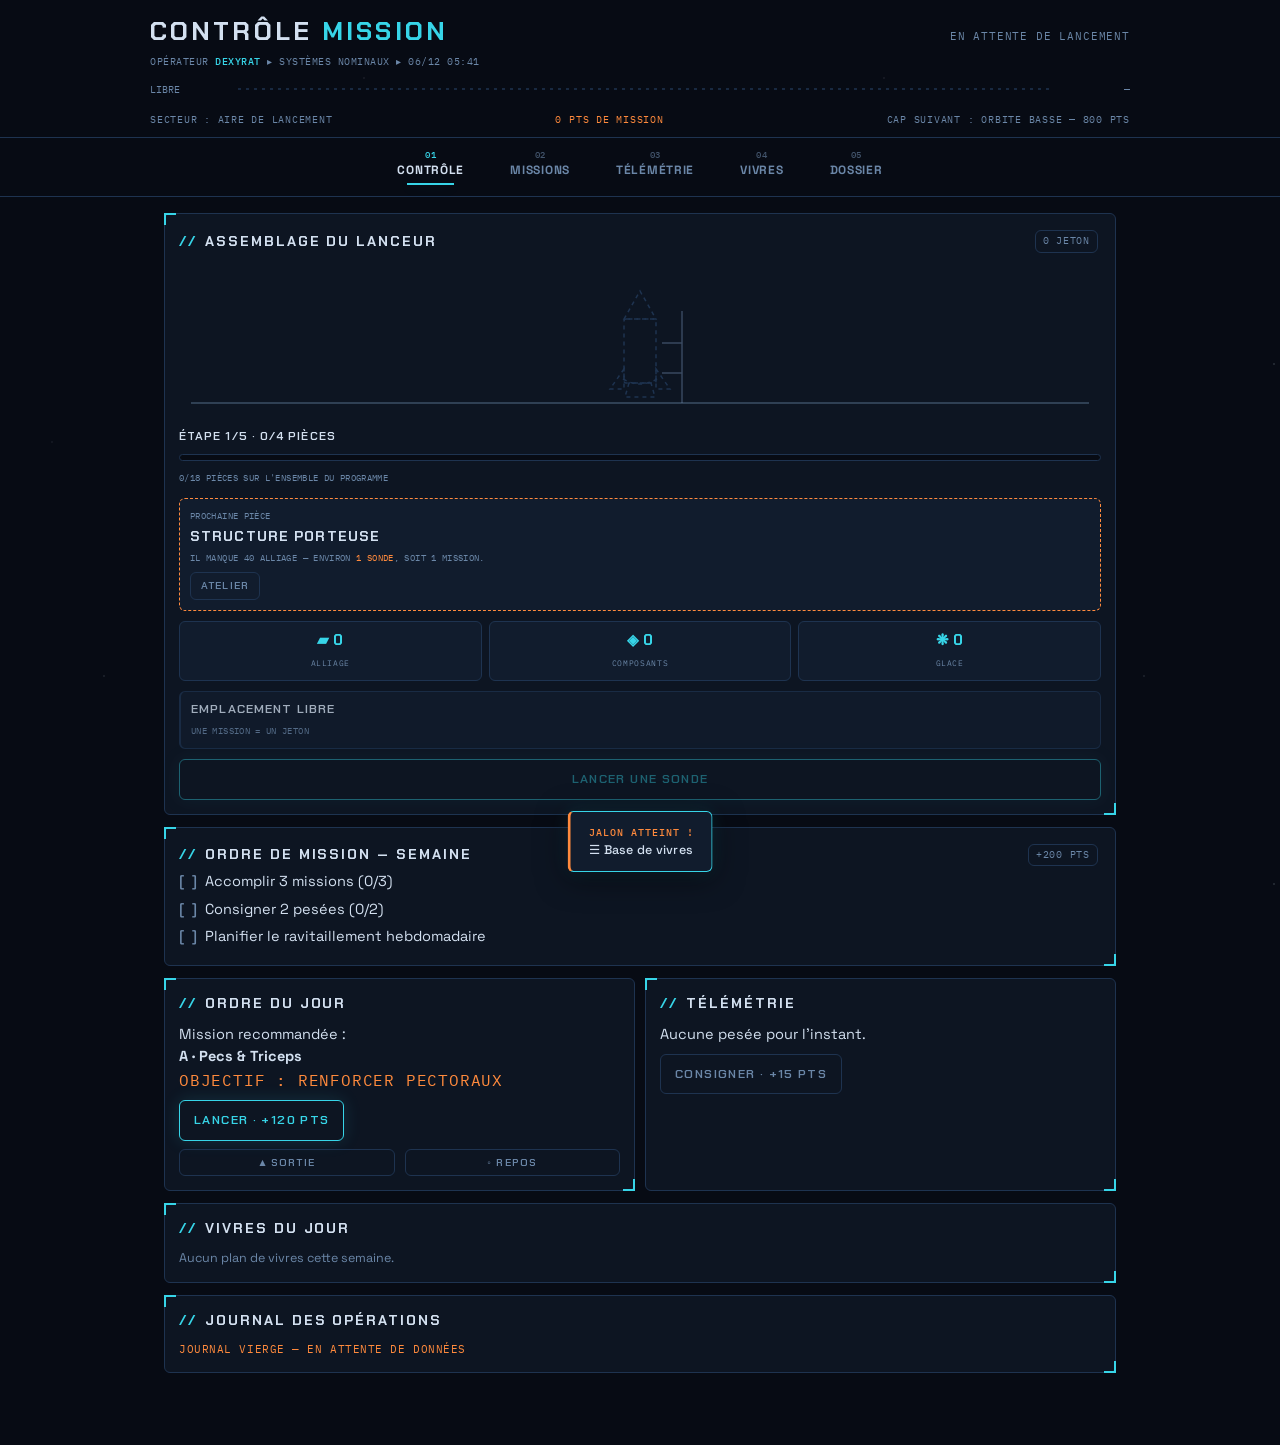
==== index.html @ e6874cfe "Add files via upload" ====
<!DOCTYPE html>
<html lang="fr" data-theme="orbite">
<head>
<meta charset="UTF-8">
<meta name="viewport" content="width=device-width, initial-scale=1.0, viewport-fit=cover">
<meta name="apple-mobile-web-app-capable" content="yes">
<meta name="apple-mobile-web-app-status-bar-style" content="black-translucent">
<title>Contrôle Mission</title>
<link rel="preconnect" href="https://fonts.googleapis.com">
<link rel="preconnect" href="https://fonts.gstatic.com" crossorigin>
<link href="https://fonts.googleapis.com/css2?family=Chakra+Petch:wght@500;600;700&family=Orbitron:wght@500;700;900&family=Barlow+Condensed:wght@500;600;700&family=Space+Grotesk:wght@400;500;700&family=IBM+Plex+Mono:wght@400;500;600&display=swap" rel="stylesheet">
<style>
/* ==========================================================
   SKIN 1 — ORBITE  (sci-fi spatial : bleu nuit / cyan / orange)
   ========================================================== */
:root,[data-theme="orbite"]{
  --bg:#070B14;
  --panel:#0D1522;
  --panel2:#111C2D;
  --ink:#D3E0F0;
  --dim:#6B87A8;
  --line:#1E3350;
  --accent:#37D5E8;
  --accent2:#FF8A3D;
  --danger:#FF5A6E;
  --ok:#37E8A0;
  --r:6px;
  --display:'Chakra Petch',sans-serif;
  --body:'Space Grotesk',system-ui,sans-serif;
  --mono:'IBM Plex Mono',monospace;
  --glow:0 0 18px rgba(55,213,232,.14);
  --tex:radial-gradient(1px 1px at 20% 30%,rgba(211,224,240,.30),transparent),
        radial-gradient(1px 1px at 70% 15%,rgba(211,224,240,.22),transparent),
        radial-gradient(1.4px 1.4px at 45% 70%,rgba(211,224,240,.25),transparent),
        radial-gradient(1px 1px at 85% 60%,rgba(211,224,240,.20),transparent),
        radial-gradient(1px 1px at 10% 85%,rgba(211,224,240,.18),transparent);
  --tex-size:520px 520px;
  --corner:1;
}
/* ==========================================================
   SKIN 2 — APOLLO  (mission control 1969 : gris console / ambre / rouge)
   ========================================================== */
[data-theme="apollo"]{
  --bg:#15181A;
  --panel:#1F2529;
  --panel2:#272F33;
  --ink:#EDE6D6;
  --dim:#93writing;
  --dim:#93998F;
  --line:#3A443F;
  --accent:#FFB020;
  --accent2:#E03C31;
  --danger:#E03C31;
  --ok:#8FC96B;
  --r:2px;
  --display:'Barlow Condensed',sans-serif;
  --body:'IBM Plex Mono',monospace;
  --mono:'IBM Plex Mono',monospace;
  --glow:none;
  --tex:repeating-linear-gradient(to bottom,rgba(0,0,0,.14) 0 1px,transparent 1px 3px);
  --tex-size:auto;
  --corner:0;
}
/* ==========================================================
   SKIN 3 — TACTIQUE  (HUD gaming : noir / violet électrique / or)
   ========================================================== */
[data-theme="tactique"]{
  --bg:#0A0A11;
  --panel:#14141F;
  --panel2:#1B1B2B;
  --ink:#EDEDF7;
  --dim:#7C7C9E;
  --line:#2A2A45;
  --accent:#8B5CFF;
  --accent2:#FFD166;
  --danger:#FF4D6D;
  --ok:#3DDC97;
  --r:0px;
  --display:'Orbitron',sans-serif;
  --body:'Space Grotesk',system-ui,sans-serif;
  --mono:'IBM Plex Mono',monospace;
  --glow:0 0 22px rgba(139,92,255,.20);
  --tex:repeating-linear-gradient(115deg,rgba(139,92,255,.05) 0 1px,transparent 1px 26px);
  --tex-size:auto;
  --corner:2;
}
/* ---------- compat : anciens noms de variables ---------- */
:root{--kraft:var(--bg);--craie:var(--panel);--kraft-deep:var(--line);--foret:var(--panel2);
      --sapin:var(--dim);--signal:var(--accent);--signal-deep:var(--accent2);--topo:var(--line);
      --hand:var(--mono);--shadow:none;}
*{box-sizing:border-box;margin:0;padding:0}
html{-webkit-text-size-adjust:100%;background:var(--bg)}
body{
  font-family:var(--body);font-size:14.5px;color:var(--ink);background:var(--bg);
  background-image:var(--tex);background-size:var(--tex-size);background-attachment:fixed;
  min-height:100vh;line-height:1.5;
  padding-bottom:calc(100px + env(safe-area-inset-bottom));
}
::selection{background:var(--accent);color:var(--bg)}
/* ---------- Header ---------- */
header{
  padding:calc(12px + env(safe-area-inset-top)) calc(16px + env(safe-area-inset-right)) 0 calc(16px + env(safe-area-inset-left));
  border-bottom:1px solid var(--line);
}
.hd-top{display:flex;justify-content:space-between;align-items:baseline;max-width:980px;margin:0 auto;gap:10px;flex-wrap:wrap}
.hd-title{font-family:var(--display);font-weight:700;font-size:clamp(18px,4.4vw,26px);letter-spacing:.12em;text-transform:uppercase;color:var(--ink)}
.hd-title span{color:var(--accent)}
.hd-streak{font-family:var(--mono);font-size:10.5px;letter-spacing:.08em;text-transform:uppercase;color:var(--dim);white-space:nowrap}
.hd-streak b{color:var(--accent2);font-size:13px}
.sysline{max-width:980px;margin:3px auto 0;font-family:var(--mono);font-size:10px;letter-spacing:.05em;text-transform:uppercase;color:var(--dim);line-height:1.5;overflow-wrap:anywhere}
.sysline b{color:var(--accent);font-weight:500}
#ascension{display:block;width:100%;max-width:980px;margin:6px auto 0;height:38px;cursor:pointer}
.hd-alt{max-width:980px;margin:0 auto;display:flex;justify-content:space-between;gap:8px;font-family:var(--mono);font-size:9.5px;letter-spacing:.08em;text-transform:uppercase;color:var(--dim);padding:0 0 10px;flex-wrap:wrap}
.hd-alt span:nth-child(2){color:var(--accent2)}
/* ---------- Navigation ---------- */
nav{
  position:fixed;bottom:0;left:0;right:0;z-index:60;
  background:var(--bg);border-top:1px solid var(--line);
  display:flex;
  padding:7px calc(2px + env(safe-area-inset-right)) calc(7px + env(safe-area-inset-bottom)) calc(2px + env(safe-area-inset-left));
}
nav button{
  flex:1 1 0;min-width:0;
  font-family:var(--body);font-weight:700;font-size:11px;letter-spacing:.03em;text-transform:uppercase;
  background:none;border:none;color:var(--dim);cursor:pointer;
  display:flex;flex-direction:column;align-items:center;gap:2px;padding:4px 2px;
  -webkit-tap-highlight-color:transparent;
}
nav button>span:last-child,nav button{white-space:nowrap}
nav button .ico{font-family:var(--mono);font-weight:500;font-size:8.5px;letter-spacing:.06em;opacity:.6}
nav button.active{color:var(--ink)}
nav button.active .ico{color:var(--accent);opacity:1}
nav button.active::after{content:"";width:70%;height:2px;background:var(--accent);margin-top:3px;box-shadow:var(--glow)}
/* ---------- Layout ---------- */
main{max-width:980px;margin:0 auto;padding:16px calc(14px + env(safe-area-inset-right)) 30px calc(14px + env(safe-area-inset-left))}
section.page{display:none}
section.page.visible{display:block;animation:fadein .16s ease}
@keyframes fadein{from{opacity:0;transform:translateY(3px)}to{opacity:1;transform:none}}
h2{font-family:var(--display);font-weight:700;font-size:15px;text-transform:uppercase;letter-spacing:.14em;color:var(--ink);margin:20px 0 10px}
h2::before{content:"//";color:var(--accent);margin-right:8px}
h2:first-child{margin-top:0}
.card h2,.seance-head h2{font-size:14px}
.hand{font-family:var(--mono);font-size:11px;letter-spacing:.05em;text-transform:uppercase;color:var(--accent2)}
/* ---------- Panneaux ---------- */
.card{
  position:relative;background:var(--panel);border:1px solid var(--line);border-radius:var(--r);
  padding:14px;margin-bottom:12px;
}
.card::before,.card::after{content:"";position:absolute;width:10px;height:10px;pointer-events:none;opacity:var(--corner)}
.card::before{top:-1px;left:-1px;border-top:2px solid var(--accent);border-left:2px solid var(--accent)}
.card::after{bottom:-1px;right:-1px;border-bottom:2px solid var(--accent);border-right:2px solid var(--accent)}
[data-theme="apollo"] .card::before,[data-theme="apollo"] .card::after{display:none}
.row{display:flex;gap:10px;flex-wrap:wrap}
.row>*{flex:1 1 150px;min-width:0}
.grid2{display:grid;grid-template-columns:1fr 1fr;gap:10px}
@media(max-width:520px){.grid2{grid-template-columns:1fr}}
/* ---------- Boutons ---------- */
button.btn{
  font-family:var(--display);font-weight:600;font-size:12.5px;letter-spacing:.11em;text-transform:uppercase;
  background:var(--panel2);color:var(--ink);border:1px solid var(--line);
  border-radius:var(--r);padding:11px 14px;cursor:pointer;transition:all .1s ease;
  white-space:normal;overflow-wrap:anywhere;line-height:1.3;min-width:0;
}
button.btn:active{transform:translateY(1px)}
button.btn.signal{background:transparent;color:var(--accent);border-color:var(--accent);box-shadow:var(--glow)}
button.btn.signal:active{background:var(--accent);color:var(--bg)}
button.btn.ghost{background:transparent;color:var(--dim)}
button.btn.small{padding:6px 10px;font-size:10.5px}
button.btn.danger{background:transparent;color:var(--danger);border-color:var(--danger)}
button.btn:disabled{opacity:.4;cursor:default}
/* ---------- Champs ---------- */
input,select,textarea{
  font-family:var(--body);font-size:14.5px;color:var(--ink);
  background:var(--bg);border:1px solid var(--line);border-radius:var(--r);
  padding:9px 10px;width:100%;caret-color:var(--accent);
}
input::placeholder,textarea::placeholder{color:var(--dim);opacity:.6}
input:focus,select:focus,textarea:focus,button:focus-visible{outline:1.5px solid var(--accent);outline-offset:1px}
select{appearance:none;-webkit-appearance:none}
label.fld{display:block;flex:1 1 152px;min-width:152px;font-family:var(--mono);font-size:10px;text-transform:uppercase;letter-spacing:.1em;color:var(--dim);margin-bottom:10px}
label.fld input,label.fld select{margin-top:4px}
/* ---------- Étiquettes ---------- */
.stamp{display:inline-block;font-family:var(--display);font-weight:600;font-size:10.5px;letter-spacing:.16em;
  color:var(--accent2);border:1px solid var(--accent2);border-radius:var(--r);padding:3px 9px;text-transform:uppercase}
.tag{display:inline-block;font-family:var(--mono);font-size:9.5px;text-transform:uppercase;letter-spacing:.08em;
  color:var(--dim);border:1px solid var(--line);border-radius:var(--r);padding:3px 7px;margin:2px 3px 2px 0;background:transparent;cursor:default}
.tag.on{color:var(--bg);background:var(--accent);border-color:var(--accent)}
/* ---------- Détail d'un exercice ---------- */
.exo-det{padding:8px 0;border-top:1px solid var(--line)}
.exo-det:first-of-type{border-top:none}
.exo-det b{display:block;font-size:13.5px;font-weight:700;overflow-wrap:anywhere}
.exo-det span{display:block;font-family:var(--mono);font-size:10.5px;color:var(--dim);margin-top:2px;overflow-wrap:anywhere}
.exo-det em{font-style:normal;color:var(--accent)}
.card,.card *{max-width:100%}
table.mini{table-layout:fixed;word-break:break-word}
/* ---------- Missions ---------- */
.seance-head{display:flex;justify-content:space-between;align-items:center;gap:8px;flex-wrap:wrap}
.exo{border-top:1px solid var(--line);padding:10px 0}
.exo:first-of-type{border-top:none}
.exo-name{font-weight:700;color:var(--ink)}
.exo-meta{font-family:var(--mono);font-size:10.5px;color:var(--dim);letter-spacing:.03em}
.sets{display:flex;gap:6px;flex-wrap:wrap;margin-top:7px}
.set-chip{
  min-width:44px;text-align:center;font-family:var(--mono);font-weight:600;font-size:12px;
  border:1px solid var(--line);border-radius:var(--r);padding:8px;background:var(--bg);color:var(--dim);cursor:pointer;user-select:none;transition:all .1s ease;
}
.set-chip.done{background:var(--accent);color:var(--bg);border-color:var(--accent);box-shadow:var(--glow)}
.pr-note{font-family:var(--mono);font-size:10px;text-transform:uppercase;color:var(--accent2);letter-spacing:.05em}
details summary{font-family:var(--mono);color:var(--dim);font-size:11px;text-transform:uppercase;letter-spacing:.06em}
/* ---------- Échauffement ---------- */
.echauf{border:1px dashed var(--accent2);border-radius:var(--r);padding:10px;margin-bottom:12px;background:var(--panel2)}
.echauf-head{display:flex;justify-content:space-between;align-items:center;gap:8px;margin-bottom:7px;
  font-family:var(--display);font-weight:600;font-size:12px;text-transform:uppercase;letter-spacing:.1em;color:var(--accent2)}
.echauf-head b{color:var(--ink)}
.echauf-item{display:flex;gap:9px;align-items:flex-start;padding:6px 0;font-size:13px;cursor:pointer;border-top:1px solid var(--line)}
.echauf-item:first-of-type{border-top:none}
.echauf-item.ok{opacity:.55}
.echauf-box{flex:0 0 18px;height:18px;border:1px solid var(--dim);border-radius:2px;display:flex;align-items:center;justify-content:center;
  font-size:11px;color:var(--bg);background:transparent}
.echauf-item.ok .echauf-box{background:var(--accent2);border-color:var(--accent2)}
/* ---------- Aptitude ---------- */
#cotationGrid{display:grid;grid-template-columns:repeat(auto-fill,minmax(230px,1fr));gap:10px;margin-bottom:6px}
.cote{position:relative;border:1px solid var(--line);border-radius:var(--r);background:var(--panel);padding:11px}
.cote.faible{border-color:var(--accent2)}
.cote-head{display:flex;justify-content:space-between;align-items:center;font-weight:700;font-size:13px}
.zcode{font-family:var(--mono);color:var(--dim);font-size:9.5px;letter-spacing:.08em;margin-right:6px}
.cote-grade{font-family:var(--display);font-weight:700;font-size:24px;color:var(--accent);letter-spacing:.04em;text-align:right;line-height:1}
.cote.faible .cote-grade{color:var(--accent2)}
.cote-titre{display:block;font-family:var(--mono);font-size:8px;text-transform:uppercase;letter-spacing:.12em;color:var(--dim)}
.cote-bar{height:7px;border:1px solid var(--line);border-radius:var(--r);background:var(--bg);margin:8px 0 5px;overflow:hidden}
.cote-bar i{display:block;height:100%;background:var(--accent);box-shadow:var(--glow)}
.cote.faible .cote-bar i{background:var(--accent2)}
.cote-meta{font-family:var(--mono);font-size:9px;letter-spacing:.04em;color:var(--dim);text-transform:uppercase}
/* ---------- Insignes ---------- */
.jalons{display:grid;grid-template-columns:repeat(auto-fill,minmax(148px,1fr));gap:10px}
.jalon{border:1px solid var(--line);border-radius:var(--r);background:var(--panel);padding:11px;text-align:center;opacity:.32;position:relative}
.jalon.won{opacity:1;border-color:var(--accent);box-shadow:var(--glow)}
.jalon.won::after{content:"◆";position:absolute;top:5px;right:7px;font-size:8px;color:var(--accent2)}
.jalon .ico{font-family:var(--display);font-size:23px;color:var(--accent)}
.jalon:not(.won) .ico{color:var(--dim)}
.jalon .nm{font-family:var(--display);font-weight:600;text-transform:uppercase;letter-spacing:.08em;font-size:11.5px;margin-top:5px;color:var(--ink)}
.jalon:not(.won) .nm{color:var(--dim)}
.jalon .ds{font-family:var(--mono);font-size:8.5px;text-transform:uppercase;color:var(--dim);margin-top:2px}
/* ---------- Vivres ---------- */
.day-plan{border:1px solid var(--line);border-radius:var(--r);background:var(--panel);margin-bottom:10px;overflow:hidden}
.day-plan h3{font-family:var(--display);font-weight:600;font-size:12.5px;letter-spacing:.14em;background:var(--panel2);color:var(--ink);padding:8px 12px;text-transform:uppercase;display:flex;justify-content:space-between;align-items:center;border-bottom:1px solid var(--line)}
.day-plan h3 small{font-family:var(--mono);font-size:9.5px;letter-spacing:.05em;color:var(--dim)}
.meal-line{display:flex;justify-content:space-between;gap:8px;padding:9px 12px;border-top:1px solid var(--line);font-size:13.5px;align-items:center}
.meal-line:first-of-type{border-top:none}
.meal-line .slot{font-family:var(--mono);font-size:9px;text-transform:uppercase;letter-spacing:.09em;color:var(--dim);min-width:72px}
.meal-line .kx{font-family:var(--mono);font-size:9.5px;color:var(--dim);white-space:nowrap}
ul.courses{list-style:none}
ul.courses li{padding:8px 4px;border-bottom:1px solid var(--line);display:flex;justify-content:space-between;gap:10px}
ul.courses li b{font-family:var(--mono);color:var(--accent)}
/* ---------- Télémétrie ---------- */
#poidsChart{width:100%;height:auto;display:block}
.chart-legend{display:flex;gap:16px;font-family:var(--mono);font-size:9.5px;text-transform:uppercase;color:var(--dim);margin-top:8px}
.chart-legend i{display:inline-block;width:18px;height:3px;vertical-align:middle;margin-right:5px}
/* ---------- Sélecteur de skin ---------- */
.skins{display:grid;grid-template-columns:repeat(3,1fr);gap:8px;margin-bottom:12px}
.skin{border:1px solid var(--line);border-radius:var(--r);padding:9px;cursor:pointer;background:var(--panel);text-align:left}
.skin.on{border-color:var(--accent);box-shadow:var(--glow)}
.skin .sw{display:flex;gap:4px;margin-bottom:6px}
.skin .sw i{width:14px;height:14px;border-radius:2px;display:block;border:1px solid rgba(255,255,255,.14)}
.skin .nm{font-family:var(--display);font-weight:600;font-size:11.5px;letter-spacing:.1em;text-transform:uppercase;color:var(--ink)}
.skin .ds{font-family:var(--mono);font-size:8.5px;color:var(--dim);text-transform:uppercase;letter-spacing:.04em}
/* ---------- Composition ---------- */
.compo{display:grid;grid-template-columns:repeat(3,1fr);gap:8px}
.compo>div{border:1px solid var(--line);border-radius:var(--r);padding:9px 6px;text-align:center;background:var(--panel2)}
.compo b{display:block;font-family:var(--display);font-size:17px;color:var(--accent)}
.compo span{font-family:var(--mono);font-size:8.5px;text-transform:uppercase;letter-spacing:.06em;color:var(--dim)}
.compo i{display:block;font-style:normal;font-family:var(--mono);font-size:9px;margin-top:3px;color:var(--dim)}
.compo i.up{color:var(--ok)}
.compo i.down{color:var(--accent2)}
/* ---------- Sélecteurs guidés (sortie extérieure) ---------- */
.pickrow{display:flex;gap:6px;flex-wrap:wrap}
.pickrow.col{flex-direction:column}
.pick{
  font-family:var(--body);font-size:13px;color:var(--dim);
  background:var(--bg);border:1px solid var(--line);border-radius:var(--r);
  padding:9px 12px;cursor:pointer;text-align:left;transition:all .1s ease;
}
.pick.on{color:var(--bg);background:var(--accent);border-color:var(--accent)}
.pick.wide{width:100%;display:flex;flex-direction:column;gap:1px}
.pick.wide b{font-weight:700;font-size:13.5px}
.pick.wide span{font-size:11px;opacity:.75}
.actpreview{
  margin-top:14px;padding:11px;border:1px dashed var(--accent);border-radius:var(--r);background:var(--panel2);
}
.actpreview b{color:var(--accent2);font-size:15px}
tr.ext td:nth-child(2){color:var(--accent)}
tr.repos{opacity:.72}
tr.repos td:nth-child(2){color:var(--dim)}
/* ---------- Programme spatial ---------- */
#chantier{display:block;width:100%;margin:10px 0 6px}
.sp-etape{margin-bottom:10px}
.sp-etape>span:first-child{font-family:var(--display);font-weight:600;font-size:12px;text-transform:uppercase;letter-spacing:.09em}
.sp-next{border:1px dashed var(--accent2);border-radius:var(--r);padding:10px;margin-bottom:10px;background:var(--panel2)}
.sp-next b{display:block;font-family:var(--display);font-size:14px;text-transform:uppercase;letter-spacing:.08em;margin:3px 0 4px}
.sp-next em{font-style:normal;color:var(--accent2)}
.sp-next .cote-meta{display:block}
.mod-tog{display:flex;justify-content:space-between;align-items:center;gap:10px;padding:10px 0;border-top:1px solid var(--line)}
.mod-tog:first-child{border-top:none}
.mod-tog b{display:block;font-size:13.5px}
.mod-tog span{font-family:var(--mono);font-size:10px;color:var(--dim);text-transform:uppercase}
.sp-res{display:grid;grid-template-columns:repeat(3,1fr);gap:7px;margin:10px 0}
.sp-res>div{border:1px solid var(--line);border-radius:var(--r);padding:7px 4px;text-align:center;background:var(--panel2)}
.sp-res b{display:block;font-family:var(--display);font-size:15px;color:var(--accent)}
.sp-res span{font-family:var(--mono);font-size:8px;text-transform:uppercase;letter-spacing:.08em;color:var(--dim)}
.sp-sondes{display:flex;flex-direction:column;gap:7px}
.sp-slot{border:1px solid var(--line);border-left:2px solid var(--accent);border-radius:var(--r);padding:8px 10px;background:var(--panel2)}
.sp-slot.libre{border-left-color:var(--line);opacity:.75}
.sp-slot.pret{border-left-color:var(--accent2);box-shadow:var(--glow)}
.sp-cible{display:block;font-family:var(--display);font-weight:600;font-size:12.5px;text-transform:uppercase;letter-spacing:.09em}
.sp-slot .cote-bar{margin:6px 0 4px}
.sp-chap{margin-top:12px;padding:10px;border:1px dashed var(--line);border-radius:var(--r)}
.sp-chap b{display:block;font-family:var(--display);font-size:14px;text-transform:uppercase;letter-spacing:.09em;margin:2px 0 5px}
.sp-mod{display:flex;justify-content:space-between;align-items:center;gap:10px;padding:9px 0;border-top:1px solid var(--line)}
.sp-mod.fait{opacity:.6}
.sp-manque{color:var(--danger)}
#dlgAtelier{max-width:560px}
/* ---------- Débriefing ---------- */
.dbg-indice{display:flex;gap:14px;align-items:center;margin-bottom:14px}
.dbg-num{font-family:var(--display);font-weight:700;font-size:40px;color:var(--accent);line-height:1}
.dbg-num small{font-size:14px;color:var(--dim)}
.dbg-lab{font-family:var(--display);font-weight:600;text-transform:uppercase;letter-spacing:.1em;font-size:13px}
.dbg-kpi{display:grid;grid-template-columns:repeat(3,1fr);gap:8px;margin:12px 0}
.dbg-kpi>div{border:1px solid var(--line);border-radius:var(--r);padding:9px;text-align:center;background:var(--panel2)}
.dbg-kpi b{display:block;font-family:var(--display);font-size:17px;color:var(--accent2)}
.dbg-kpi span{font-family:var(--mono);font-size:8.5px;text-transform:uppercase;letter-spacing:.06em;color:var(--dim)}
.dbg-h{font-family:var(--display);font-size:12.5px;text-transform:uppercase;letter-spacing:.12em;color:var(--accent);margin:16px 0 8px}
.dbg-exo{display:grid;grid-template-columns:1fr auto;gap:4px 8px;padding:9px 0;border-top:1px solid var(--line);align-items:center}
.dbg-act{font-family:var(--mono);font-size:9.5px;text-transform:uppercase;letter-spacing:.07em;padding:3px 8px;border-radius:var(--r);border:1px solid var(--line);white-space:nowrap}
.dbg-act.up{color:var(--ok);border-color:var(--ok)}
.dbg-act.down{color:var(--danger);border-color:var(--danger)}
.dbg-act.keep{color:var(--dim)}
.dbg-warn{margin:12px 0;padding:9px;border:1px dashed var(--accent2);border-radius:var(--r);font-size:12.5px;color:var(--accent2)}
.dbg-list{margin:10px 0;padding:9px 11px;border-left:2px solid var(--line);background:var(--panel2);border-radius:var(--r)}
.dbg-list.ok{border-left-color:var(--ok)}
.dbg-list.warn{border-left-color:var(--accent2)}
.dbg-list b{font-family:var(--display);font-size:11.5px;text-transform:uppercase;letter-spacing:.1em}
.dbg-list ul{margin:5px 0 0 16px;font-size:13px}
.dbg-list li{margin-bottom:3px}
#dlgDebrief{max-width:600px}
/* ---------- Divers ---------- */
.muted{color:var(--dim);font-size:12.5px}
.center{text-align:center}
.spacer{height:8px}
table.mini{width:100%;border-collapse:collapse;font-size:13px}
table.mini td,table.mini th{padding:7px 4px;border-bottom:1px solid var(--line);text-align:left}
dialog{
  border:1px solid var(--accent);border-radius:var(--r);background:var(--panel);color:var(--ink);
  max-width:520px;width:calc(100% - 28px);padding:16px;box-shadow:var(--glow);
  max-height:calc(100dvh - env(safe-area-inset-top) - env(safe-area-inset-bottom) - 40px);
  overflow-y:auto;-webkit-overflow-scrolling:touch;
  margin-top:calc(20px + env(safe-area-inset-top));
}
dialog::backdrop{background:rgba(0,0,0,.78)}
dialog h2{font-size:14px}
.toast{
  position:fixed;left:50%;bottom:calc(78px + env(safe-area-inset-bottom));transform:translateX(-50%);
  background:var(--panel2);color:var(--ink);padding:11px 18px;border-radius:var(--r);
  border:1px solid var(--accent);border-left:3px solid var(--accent2);
  font-family:var(--body);font-weight:500;font-size:12.5px;letter-spacing:.02em;z-index:230;
  box-shadow:0 6px 30px rgba(0,0,0,.55),var(--glow);
  opacity:0;transition:opacity .2s ease;pointer-events:none;max-width:90%;text-align:center;
}
.toast.show{opacity:1}
.toast .hand{color:var(--accent2);font-size:10px;letter-spacing:.1em}
@media(max-width:760px){
  input,select,textarea{font-size:16px}
  button.btn{font-size:11.5px;letter-spacing:.05em;padding:11px 10px}
  button.btn.small{font-size:10px;letter-spacing:.03em;padding:7px 8px}
  h2{font-size:14px;letter-spacing:.1em}
  .dbg-kpi{gap:6px}
  .dbg-kpi>div{padding:7px 4px}
  table.mini{font-size:12px}
  table.mini td{padding:6px 3px}
  .skins{gap:6px}
  .skin{padding:7px}
}
@media(max-width:400px){
  nav button{font-size:10px;letter-spacing:0}
  nav button .ico{font-size:8px}
  .row>*{flex:1 1 100%}
  .row>button.btn.small{flex:1 1 auto}
  label.fld{min-width:0}
  .sp-res,.compo{grid-template-columns:1fr 1fr}
  .sp-res>div:last-child,.compo>div:last-child{grid-column:1/-1}
}
@media(prefers-reduced-motion:reduce){*{animation:none!important;transition:none!important}}
@media(min-width:760px){
  body{padding-bottom:30px}
  nav{position:sticky;top:0;bottom:auto;border-top:none;border-bottom:1px solid var(--line);justify-content:center;gap:22px;padding-bottom:7px}
  nav button{flex:0 0 auto;padding:4px 12px;font-size:12px;letter-spacing:.06em}
  .toast{bottom:28px}
}
</style>
</head>
<body>
<header>
  <div class="hd-top">
    <div class="hd-title">Contrôle <span>Mission</span></div>
    <div class="hd-streak" id="hdStreak"></div>
  </div>
  <div class="sysline">Opérateur <b>DEXYRAT</b> ▸ systèmes nominaux ▸ <span id="sysClock"></span></div>
  <svg id="ascension" viewBox="0 0 980 38" preserveAspectRatio="none" aria-label="Sondes en vol" onclick="document.querySelector('[data-page=base]').click();window.scrollTo({top:0,behavior:'smooth'})"></svg>
  <div class="hd-alt"><span id="hdCamp"></span><span id="hdAlt"></span><span id="hdNext"></span></div>
</header>

<nav>
  <button data-page="base" class="active"><span class="ico">01</span>Contrôle</button>
  <button data-page="seances"><span class="ico">02</span>Missions</button>
  <button data-page="poids"><span class="ico">03</span>Télémétrie</button>
  <button data-page="repas" data-mod="vivres"><span class="ico">04</span>Vivres</button>
  <button data-page="carnet"><span class="ico">05</span>Dossier</button>
</nav>

<main>

<!-- ================= CAMP DE BASE ================= -->
<section class="page visible" id="page-base">
  <div class="card" id="carteSpatiale"></div>
  <div class="card" id="baseQuete"></div>
  <div class="grid2">
    <div class="card" id="baseSeance"></div>
    <div class="card" id="basePoids"></div>
  </div>
  <div class="card" id="baseRepas"></div>
  <div class="card" id="baseJournal"></div>
</section>

<!-- ================= SÉANCES ================= -->
<section class="page" id="page-seances">
  <div id="seanceEnCours"></div>
  <h2>Aptitude opérationnelle</h2>
  <p class="muted" style="margin-bottom:8px">Niveaux d'aptitude de E (Novice) à ★SS (Légende). Le niveau monte avec le volume réel (séries cochées × reps × charge), bonus ×1,25 si la zone est retravaillée sous 7 jours.</p>
  <div id="cotationGrid"></div>
  <h2>Ordres de mission</h2>
  <div id="listeSeances"></div>
  <div class="row">
    <button class="btn signal" id="btnSeanceLibre">▶ Mission libre</button>
    <button class="btn ghost" id="btnAddSeance">+ Nouvelle séance</button>
  </div>
  <div class="spacer"></div>
  <div class="row" id="modeProgramme"></div>
  <h2>Bandes élastiques</h2>
  <div class="card flat" id="listeBandes"></div>
  <h2>Récupération</h2>
  <div class="card flat">
    <p class="muted">Courbatures, fatigue, blessure : consigne la journée. Aucun point gagné, mais ta série continue et l'app adapte ses suggestions.</p>
    <div class="spacer"></div>
    <button class="btn ghost" id="btnRepos">◦ Journée de repos</button>
  </div>
  <h2>Sortie extérieure</h2>
  <div class="card flat">
    <p class="muted">Rando, parcours, vélo, escalade… tout effort hors programme se consigne ici en trois taps et crédite tes points et tes aptitudes.</p>
    <div class="spacer"></div>
    <button class="btn signal" id="btnActivite">▲ Consigner une sortie</button>
  </div>
  <h2>Débriefings</h2>
  <div class="card" id="listeAnalyses"></div>
  <h2>Journal des opérations</h2>
  <div class="card" id="histoSeances"></div>
</section>

<!-- ================= POIDS ================= -->
<section class="page" id="page-poids">
  <div class="card">
    <h2>Télémétrie — relevé du jour</h2>
    <div class="row">
      <label class="fld">Poids (kg)<input type="number" step="0.1" min="30" max="250" id="inPoids" inputmode="decimal" placeholder="72.4"></label>
      <label class="fld">Masse grasse % <span class="muted">(optionnel)</span><input type="number" step="0.1" min="3" max="60" id="inMg" inputmode="decimal" placeholder="18.2"></label>
      <label class="fld">Masse musculaire <span class="muted">(optionnel)</span>
        <span style="display:flex;gap:6px;margin-top:4px">
          <input type="number" step="0.1" min="5" max="120" id="inMm" inputmode="decimal" placeholder="41.5" style="flex:1">
          <select id="inMmUnit" style="max-width:76px"><option value="pct">%</option><option value="kg">kg</option></select>
        </span></label>
    </div>
    <button class="btn signal" id="btnAddPoids">Consigner · +15 pts</button>
    <p class="muted" style="margin-top:8px">Astuce : la balance affiche le chiffre, tu le notes ici en 2 tapes. Pour recaler l'historique complet, importe le CSV Withings ci-dessous.</p>
  </div>
  <div class="card">
    <h2>Tendance</h2>
    <svg id="poidsChart" viewBox="0 0 940 320" role="img" aria-label="Courbe de poids"></svg>
    <div class="chart-legend">
      <span><i style="background:var(--kraft-deep)"></i>Pesées brutes</span>
      <span><i style="background:var(--signal)"></i>Tendance 7 jours</span>
    </div>
    <p class="hand" id="poidsVerdict" style="margin-top:6px"></p>
  </div>
  <div class="card">
    <h2>Composition</h2>
    <div id="compoBloc"></div>
  </div>
  <div class="card">
    <h2>Import Withings (CSV)</h2>
    <p class="muted">Dans l'app Withings : Profil → Télécharger mes données, ou export depuis le tableau de bord web. Le fichier <b>weight.csv</b> (ou « poids.csv ») est reconnu automatiquement.</p>
    <div class="spacer"></div>
    <input type="file" id="inCsv" accept=".csv,text/csv">
    <p class="muted" id="csvStatus" style="margin-top:6px"></p>
  </div>
  <div class="card">
    <h2>Dernières pesées</h2>
    <table class="mini" id="tblPoids"></table>
  </div>
</section>

<!-- ================= REPAS ================= -->
<section class="page" id="page-repas">
  <div class="card">
    <h2>Ravitaillement hebdomadaire</h2>
    <p class="muted">Objectif : surplus léger, ≈ <b id="protCible"></b> g de protéines / jour.</p>
    <div class="spacer"></div>
    <div class="row">
      <button class="btn signal" id="btnGenSemaine">Générer la semaine · +60 pts</button>
      <button class="btn ghost" id="btnCourses">Liste de courses</button>
    </div>
    <p class="muted" id="genStatus" style="margin-top:6px"></p>
  </div>
  <div id="planSemaine"></div>
  <h2>Base de recettes</h2>
  <div class="card" id="listeRecettes"></div>
  <button class="btn ghost" id="btnAddRecette">+ Nouvelle recette</button>
</section>

<!-- ================= CARNET ================= -->
<section class="page" id="page-carnet">
  <h2>Insignes</h2>
  <div class="jalons" id="jalonsGrid"></div>
  <h2>Modules de l'application</h2>
  <div class="card">
    <p class="muted">Coupe ce que tu n'utilises pas. Rien n'est effacé : tes données restent et le module se réactive à tout moment.</p>
    <div class="spacer"></div>
    <div id="modulesToggle"></div>
  </div>

  <h2>Intelligence artificielle</h2>
  <div class="card">
    <p class="muted">Optionnel. Active l'analyse approfondie des séances et la génération des menus. Deux options sont entièrement gratuites.</p>
    <div class="spacer"></div>
    <div id="iaConfig"></div>
  </div>

  <h2>Synchronisation iPhone ⇄ PC</h2>
  <div class="card">
    <p class="muted">Relie tes appareils via Supabase. Ces trois réglages restent sur cet appareil et ne sont jamais envoyés en ligne.</p>
    <div class="spacer"></div>
    <label class="fld">URL du projet Supabase<input id="syncUrl" placeholder="https://xxxxx.supabase.co" autocomplete="off"></label>
    <label class="fld">Clé publique « anon »<input id="syncKey" type="password" placeholder="eyJhbGciOi…" autocomplete="off"></label>
    <label class="fld">Identifiant d'espace <span class="muted">(identique sur les deux appareils)</span>
      <input id="syncEspace" placeholder="clique sur Générer" autocomplete="off"></label>
    <div class="row">
      <button class="btn" id="syncSave">Enregistrer</button>
      <button class="btn ghost" id="syncGen">Générer un ID</button>
      <button class="btn signal" id="syncNow">Synchroniser</button>
    </div>
    <p class="muted" id="syncEtat" style="margin-top:8px"></p>
    <div class="spacer"></div>
    <label class="fld" style="margin-bottom:6px">Appairer un second appareil</label>
    <div class="row">
      <button class="btn ghost small" id="syncCopy">Copier le code</button>
    </div>
    <div class="spacer"></div>
    <div class="row">
      <input id="syncPaste" placeholder="Coller le code ici" autocomplete="off" style="flex:2">
      <button class="btn small" id="syncApply">Appliquer</button>
    </div>
  </div>

  <h2>Réglages & archives</h2>
  <div class="card">
    <label class="fld" style="margin-bottom:6px">Habillage de l'interface</label>
    <div class="skins" id="skinPicker"></div>
    <label class="fld">Objectif protéines (g/jour)<input type="number" id="setProt" min="60" max="260"></label>
    <div class="row">
      <label class="fld">Missions / semaine<input type="number" id="setObjS" min="1" max="7"></label>
      <label class="fld">Pesées / semaine<input type="number" id="setObjP" min="1" max="7"></label>
    </div>
    <div class="row">
      <button class="btn" id="btnSaveSettings">Enregistrer</button>
    </div>
    <div class="spacer"></div>
    <div class="row">
      <button class="btn ghost" id="btnExport">Exporter (JSON)</button>
      <button class="btn ghost" id="btnImport">Importer</button>
      <input type="file" id="inImport" accept=".json" style="display:none">
    </div>
    <div class="spacer"></div>
    <button class="btn danger" id="btnReset">Effacer le dossier</button>
  </div>
</section>

</main>

<!-- Dialog séance -->
<dialog id="dlgSeance">
  <h2 id="dlgSeanceTitle">Mission</h2>
  <label class="fld">Nom<input id="dsNom"></label>
  <div id="dsExos"></div>
  <button class="btn ghost small" id="dsAddExo">+ Exercice</button>
  <div class="spacer"></div>
  <div class="row">
    <button class="btn" id="dsSave">Enregistrer</button>
    <button class="btn ghost" id="dsCancel">Annuler</button>
    <button class="btn danger" id="dsDelete">Supprimer</button>
  </div>
</dialog>

<!-- Dialog recette -->
<dialog id="dlgRecette">
  <h2 id="dlgRecetteTitle">Recette</h2>
  <label class="fld">Nom<input id="drNom"></label>
  <div class="row">
    <label class="fld">Type<select id="drType">
      <option value="petitdej">Petit-déj</option>
      <option value="dej">Déjeuner</option>
      <option value="diner">Dîner</option>
      <option value="collation">Collation</option>
    </select></label>
    <label class="fld">Kcal<input type="number" id="drKcal" min="0"></label>
    <label class="fld">Protéines (g)<input type="number" id="drProt" min="0"></label>
  </div>
  <label class="fld">Ingrédients <span class="muted">(un par ligne : « 300 g Poulet »)</span>
    <textarea id="drIng" rows="5"></textarea></label>
  <div class="row">
    <button class="btn" id="drSave">Enregistrer</button>
    <button class="btn ghost" id="drCancel">Annuler</button>
    <button class="btn danger" id="drDelete">Supprimer</button>
  </div>
</dialog>

<!-- Dialog courses -->
<dialog id="dlgCourses">
  <h2>Liste de courses</h2>
  <p class="muted" id="coursesInfo"></p>
  <ul class="courses" id="coursesList"></ul>
  <div class="spacer"></div>
  <div class="row">
    <button class="btn" id="btnCopyCourses">Copier la liste</button>
    <button class="btn ghost" id="btnCloseCourses">Fermer</button>
  </div>
</dialog>

<!-- Dialog activité extérieure -->
<dialog id="dlgActivite">
  <h2>Consigner une sortie</h2>
  <div id="dlgActBody"></div>
  <div class="spacer"></div>
  <div class="row">
    <button class="btn signal" id="actValider">Consigner</button>
    <button class="btn ghost" id="actAnnuler">Annuler</button>
  </div>
</dialog>

<!-- Dialog débriefing -->
<dialog id="dlgDebrief">
  <h2 id="dlgDebriefTitle">Débriefing</h2>
  <div id="dlgDebriefBody"></div>
  <div class="spacer"></div>
  <button class="btn" id="dbgFermer">Fermer</button>
</dialog>

<!-- Dialog lancement de sonde -->
<dialog id="dlgSonde">
  <h2>Lancer une sonde</h2>
  <div id="dlgSondeBody"></div>
  <div class="spacer"></div>
  <button class="btn ghost" id="sondeFermer">Fermer</button>
</dialog>

<!-- Dialog atelier -->
<dialog id="dlgAtelier">
  <h2>Atelier de construction</h2>
  <div id="dlgAtelierBody"></div>
  <div class="spacer"></div>
  <button class="btn ghost" id="atelierFermer">Fermer</button>
</dialog>

<!-- Dialog repos -->
<dialog id="dlgRepos">
  <h2>Journée de repos</h2>
  <div id="dlgReposBody"></div>
  <div class="spacer"></div>
  <div class="row">
    <button class="btn signal" id="reposValider">Consigner</button>
    <button class="btn ghost" id="reposAnnuler">Annuler</button>
  </div>
</dialog>

<!-- Dialog échauffement -->
<dialog id="dlgEchauf">
  <h2>Échauffement</h2>
  <p class="muted">Une ligne par étape. Adapte-le à ce qui te fait du bien.</p>
  <div class="spacer"></div>
  <textarea id="echTexte" rows="9"></textarea>
  <div class="spacer"></div>
  <div class="row">
    <button class="btn signal" onclick="sauverEchauf()">Enregistrer</button>
    <button class="btn ghost" onclick="resetEchauf()">Par défaut</button>
    <button class="btn ghost" onclick="document.getElementById('dlgEchauf').close()">Fermer</button>
  </div>
</dialog>

<!-- Dialog bandes -->
<dialog id="dlgBandes">
  <h2>Résistances des bandes</h2>
  <p class="muted">Une ligne par bande, de la plus souple à la plus dure, au format <b>Nom : résistance en kg</b>. La valeur est souvent imprimée sur la bande ou dans la notice SmartWorkout.</p>
  <div class="spacer"></div>
  <textarea id="bandesTexte" rows="7"></textarea>
  <div class="spacer"></div>
  <div class="row">
    <button class="btn signal" onclick="sauverBandes()">Enregistrer</button>
    <button class="btn ghost" onclick="resetBandes()">Par défaut</button>
    <button class="btn ghost" onclick="document.getElementById('dlgBandes').close()">Fermer</button>
  </div>
</dialog>

<div class="toast" id="toast"></div>
<script>
"use strict";
/* ============ Utilitaires ============ */
const $ = s => document.querySelector(s);
const $$ = s => [...document.querySelectorAll(s)];
const todayKey = (d=new Date()) => d.toISOString().slice(0,10);
const fmtDate = k => { const d=new Date(k+"T12:00:00"); return d.toLocaleDateString("fr-FR",{weekday:"short",day:"numeric",month:"short"}); };
const uid = () => Math.random().toString(36).slice(2,9);
const clone = o => JSON.parse(JSON.stringify(o));
const esc = s => String(s??"").replace(/[&<>"']/g,c=>({"&":"&amp;","<":"&lt;",">":"&gt;",'"':"&quot;","'":"&#39;"}[c]));

function toast(msg, hand){
  const t=$("#toast");
  t.innerHTML = (hand?`<span class="hand">${esc(hand)}</span><br>`:"")+esc(msg);
  t.classList.add("show");
  clearTimeout(t._h); t._h=setTimeout(()=>t.classList.remove("show"),2600);
}

/* ============ État & stockage ============ */
function devId(){
  let d=localStorage.getItem("expedition_dev");
  if(!d){ d="d"+Math.random().toString(36).slice(2,10); localStorage.setItem("expedition_dev",d); }
  return d;
}
const DEFAULTS = {
  altitude: 0,
  alt: {},                     // points par appareil : total = somme (fusion sans perte)
  stamp: 0,                 // XP = mètres gravis
  journal: [],                 // {d, txt, m}
  seances: [],                 // programme : {id, nom, exos:[{id,nom,series,reps,poids}]}
  histoSeances: [],            // {d, seanceId, nom, m, prs:[..]}
  enCours: null,               // {seanceId, sets:{exoId:[bool,..]}, debut}
  prs: {},                     // exoNom -> poids max
  pesees: [],                  // {d, kg, mg}
  analyses: [],                // débriefings de séance
  jeu: null,                   // programme spatial
  echauffement: null,          // liste personnalisable
  bandes: null,                // résistances élastiques
  muscles: {},                 // zone -> {pts, last, n}
  recettes: [],                // {id, nom, type, kcal, prot, ing:[{q,u,n}]}
  semaine: null,               // {debut, jours:[{d, slots:{petitdej,dej,diner,collation}}]}
  jalons: {},                  // id -> dateISO
  quete: null,                 // {semaine, done:{seances,pesees,plan}, reward}
  settings: { prot: 130, apiKey: "", skin: "orbite", iaProvider: "gemini", iaModel: "", objSeances: 3, objPesees: 2, mmUnit: "pct", modules: { vivres: true, spatial: true } },
  activite: {},                // dateKey -> true (pour la streak)
};
let S;
function load(){
  try { S = Object.assign({}, DEFAULTS, JSON.parse(localStorage.getItem("expedition")||"{}")); }
  catch(e){ S = clone(DEFAULTS); }
  S.settings = Object.assign({}, DEFAULTS.settings, S.settings||{});
  if(!S.alt || !Object.keys(S.alt).length) S.alt = (S.altitude>0)?{[devId()]:S.altitude}:{};
  S.altitude = totalAlt();
  if(!S.seances.length && !S.histoSeances.length) seedSeances();
  if(!S.recettes.length) seedRecettes();
  migrateZones();
  if(typeof migrerBandes==="function") migrerBandes();
}
function totalAlt(){ return Object.values(S.alt||{}).reduce((a,b)=>a+(+b||0),0); }
let BOOT=true;
function save(){
  if(!BOOT) S.stamp=Date.now();
  localStorage.setItem("expedition", JSON.stringify(S));
  if(typeof syncPlanifier==="function") syncPlanifier();
}

/* ============ Camps (paliers d'altitude) ============ */
const CAMPS = [
  {alt:0,    nom:"AIRE DE LANCEMENT", code:"T-0"},
  {alt:800,  nom:"ORBITE BASSE",      code:"LEO"},
  {alt:1800, nom:"ORBITE HAUTE",      code:"GEO"},
  {alt:3000, nom:"LUNE",              code:"LUN"},
  {alt:4200, nom:"MARS",              code:"MRS"},
  {alt:5600, nom:"CEINTURE",          code:"AST"},
  {alt:7000, nom:"JUPITER",           code:"JUP"},
  {alt:9000, nom:"ESPACE PROFOND",    code:"∞"},
];
function campActuel(){
  let c=CAMPS[0];
  for(const k of CAMPS) if(S.altitude>=k.alt) c=k;
  return c;
}
function campSuivant(){
  for(const k of CAMPS) if(S.altitude<k.alt) return k;
  return null;
}

/* ============ Gain d'altitude ============ */
function gagner(m, raison){
  const avant = campActuel();
  S.alt[devId()]=(S.alt[devId()]||0)+m;
  S.altitude=totalAlt();
  marquerActivite();
  S.journal.unshift({d:todayKey(), txt:raison, m});
  S.journal = S.journal.slice(0,60);
  const apres = campActuel();
  save();
  if(apres.alt !== avant.alt){
    toast(`Cap atteint : ${apres.nom}`, "Nouveau palier");
  } else {
    toast(`${raison} · +${m} pts`);
  }
  checkJalons();
  renderHeader(); renderBase(); renderCarnet();
}
function marquerActivite(){ S.activite[todayKey()] = true; }

/* ============ Streak : jours d'expédition consécutifs ============ */
function streak(){
  let n=0; const d=new Date();
  if(!S.activite[todayKey(d)]) d.setDate(d.getDate()-1); // la journée en cours ne casse pas la série
  while(S.activite[todayKey(d)]){ n++; d.setDate(d.getDate()-1); }
  return n;
}

/* ============ Quête hebdomadaire ============ */
function semaineKey(d=new Date()){
  const x=new Date(d); const day=(x.getDay()+6)%7; x.setDate(x.getDate()-day);
  return todayKey(x);
}
function queteCourante(){
  const wk = semaineKey();
  if(!S.quete || S.quete.semaine!==wk){
    S.quete = {semaine:wk, seances:0, pesees:0, plan:false, claimed:false};
    save();
  }
  return S.quete;
}
function modActif(id){
  const m=(S.settings&&S.settings.modules)||{};
  return m[id]!==false;
}
function queteObjectifs(){
  const s=S.settings||{};
  return {seances:Math.max(1,+s.objSeances||3), pesees:Math.max(1,+s.objPesees||2), plan:modActif("vivres")?1:0};
}
function queteComplete(q){
  const o=queteObjectifs();
  return q.seances>=o.seances && q.pesees>=o.pesees && (q.plan?1:0)>=o.plan;
}

/* ============ Jalons (achievements) ============ */
function nbMissions(){ return (S.histoSeances||[]).filter(h=>!h.repos).length; }
const JALONS = [
  {id:"depart",   ico:"▲", nom:"Décollage",         ds:"Première mission validée",     test:()=>nbMissions()>=1},
  {id:"s10",      ico:"◈", nom:"10 missions",        ds:"Dix missions au compteur",     test:()=>nbMissions()>=10},
  {id:"s25",      ico:"❖", nom:"25 missions",        ds:"Le rythme est pris",           test:()=>nbMissions()>=25},
  {id:"s50",      ico:"✦", nom:"50 missions",        ds:"Vétéran du terrain",           test:()=>nbMissions()>=50},
  {id:"st7",      ico:"◉", nom:"7 j en service",    ds:"Une semaine sans rompre",      test:()=>streak()>=7},
  {id:"st30",     ico:"◎", nom:"30 j en service",   ds:"Un mois de constance",         test:()=>streak()>=30},
  {id:"pr1",      ico:"↑", nom:"Premier record",     ds:"Un PR consigné",               test:()=>Object.keys(S.prs).length>=1},
  {id:"pr5",      ico:"⇈", nom:"5 records",          ds:"Cinq exercices dépassés",      test:()=>Object.keys(S.prs).length>=5},
  {id:"p7",       ico:"≈", nom:"Télémétrie",        ds:"7 relevés consignés",          test:()=>S.pesees.length>=7},
  {id:"p30",      ico:"∿", nom:"Analyste",          ds:"30 relevés consignés",         test:()=>S.pesees.length>=30},
  {id:"chef",     ico:"▤", nom:"Intendance",        ds:"Première semaine planifiée",   test:()=>!!S.semaine},
  {id:"rec10",    ico:"☰", nom:"Base de vivres",    ds:"10 recettes enregistrées",     test:()=>S.recettes.length>=10},
  {id:"q1",       ico:"★", nom:"Premier ordre",      ds:"Un ordre de mission bouclé",  test:()=>!!S.jalons._q1},
  {id:"ext1",     ico:"⬡", nom:"Grand air",         ds:"Première sortie consignée",   test:()=>S.histoSeances.filter(h=>h.ext).length>=1},
  {id:"ext10",    ico:"⬢", nom:"Baroudeur",         ds:"10 sorties consignées",       test:()=>S.histoSeances.filter(h=>h.ext).length>=10},
  {id:"recup",    ico:"◦", nom:"Écoute du corps",    ds:"Une journée de repos consignée",test:()=>S.histoSeances.some(h=>h.repos)},
  {id:"sp1",      ico:"➤", nom:"Premier lancement",  ds:"Une sonde envoyée",           test:()=>!!(S.jeu&&S.jeu.sondesTotal>=1)},
  {id:"sp2",      ico:"⌬", nom:"Lanceur assemblé",   ds:"Chapitre 1 terminé",          test:()=>!!(S.jeu&&S.jeu.chapitre>=1)},
  {id:"sp3",      ico:"☾", nom:"Base lunaire",       ds:"Chapitre 3 terminé",          test:()=>!!(S.jeu&&S.jeu.chapitre>=3)},
  {id:"sp4",      ico:"♂", nom:"Terraformation",     ds:"Programme spatial accompli",  test:()=>!!(S.jeu&&S.jeu.chapitre>=5)},
  {id:"alp",      ico:"◐", nom:"Orbite haute",      ds:"1 800 pts de mission",          test:()=>S.altitude>=1800},
  {id:"refuge",   ico:"◑", nom:"Alunissage",        ds:"3 000 pts de mission",          test:()=>S.altitude>=3000},
  {id:"sommet",   ico:"✧", nom:"Espace profond",    ds:"9 000 pts de mission",         test:()=>S.altitude>=9000},
];
function checkJalons(){
  let nouveaux=[];
  for(const j of JALONS){
    if(!S.jalons[j.id] && j.test()){ S.jalons[j.id]=todayKey(); nouveaux.push(j); }
  }
  if(nouveaux.length){
    save();
    setTimeout(()=>toast(nouveaux.map(j=>j.ico+" "+j.nom).join(" · "),"Jalon atteint !"),900);
  }
}

/* ============ Header : profil d'ascension ============ */
function renderHeader(){
  const st=streak();
  $("#hdStreak").innerHTML = st>0 ? `<b>${st} J</b> EN SERVICE CONTINU` : `EN ATTENTE DE LANCEMENT`;
  const c=campActuel(), n=campSuivant();
  $("#hdCamp").textContent = "SECTEUR : "+c.nom;
  $("#hdAlt").textContent = Math.round(S.altitude)+" PTS DE MISSION";
  $("#hdNext").textContent = n ? `CAP SUIVANT : ${n.nom} — ${n.alt} PTS` : "ESPACE PROFOND ATTEINT";

  // Sondes en vol : une voie par emplacement
  const host=$("#ascension");
  const W=Math.max(300, Math.round((host&&host.clientWidth)||980));
  const compact=W<620;
  const j=(typeof jeu==="function")?jeu():{sondes:[],tokens:0};
  const slots=(typeof nbSlots==="function")?nbSlots():1;
  const voieH=24, H=14+slots*voieH;
  if(host){ host.setAttribute("viewBox",`0 0 ${W} ${H}`); host.style.height=H+"px"; }
  const xA=compact?58:88, xB=W-(compact?52:76);
  let svg="";
  for(let i=0;i<slots;i++){
    const y=14+i*voieH;
    const s=j.sondes[i];
    if(!s){
      svg+=`<line x1="${xA}" y1="${y}" x2="${xB}" y2="${y}" stroke="var(--line)" stroke-width="1.5" stroke-dasharray="3 5"/>`;
      svg+=`<text x="0" y="${y+3.5}" font-size="${compact?9:10}" fill="var(--dim)" font-family="IBM Plex Mono">LIBRE</text>`;
      svg+=`<text x="${W}" y="${y+3.5}" font-size="${compact?9:10}" fill="var(--dim)" text-anchor="end" font-family="IBM Plex Mono">${j.tokens>0?"PRÊT":"—"}</text>`;
      continue;
    }
    const cible=(typeof CIBLES!=="undefined")?CIBLES.find(x=>x.id===s.cible):null;
    const e=etatSonde(s);
    const nom=(cible?cible.nom:"?").toUpperCase().slice(0,compact?9:14);
    svg+=`<line x1="${xA}" y1="${y}" x2="${xB}" y2="${y}" stroke="var(--line)" stroke-width="1.5" stroke-dasharray="3 5"/>`;
    const xp=xA+(xB-xA)*e.pct;
    svg+=`<line x1="${xA}" y1="${y}" x2="${xp}" y2="${y}" stroke="var(--accent)" stroke-width="2"/>`;
    svg+=`<circle cx="${xB}" cy="${y}" r="3.5" fill="none" stroke="${e.fini?"var(--accent2)":"var(--dim)"}" stroke-width="1.5"/>`;
    svg+=`<g transform="translate(${xp},${y})"><path d="M 0 -5 L 4 4 L 0 1.5 L -4 4 Z" fill="var(--accent2)" transform="rotate(90)"/></g>`;
    svg+=`<text x="0" y="${y+3.5}" font-size="${compact?9:10}" fill="var(--ink)" font-family="IBM Plex Mono">${nom}</text>`;
    svg+=`<text x="${W}" y="${y+3.5}" font-size="${compact?9:10}" fill="${e.fini?"var(--accent2)":"var(--dim)"}" text-anchor="end" font-family="IBM Plex Mono">${e.fini?"RETOUR":fmtDuree(e.reste)}</text>`;
  }
  $("#ascension").innerHTML = svg;
}

let _rsz=null;
window.addEventListener("resize",()=>{ clearTimeout(_rsz); _rsz=setTimeout(()=>{ if(typeof S!=="undefined"&&S){ renderHeader(); if(typeof renderPoidsChart==="function") renderPoidsChart(); if(typeof renderChantier==="function") renderChantier(); } },180); });
window.addEventListener("orientationchange",()=>setTimeout(()=>{ if(typeof S!=="undefined"&&S) renderHeader(); },260));

/* ============ Habillages ============ */
const SKINS=[
  {id:"orbite",  nom:"Orbite",   ds:"Sci-fi spatial",  sw:["#070B14","#37D5E8","#FF8A3D"]},
  {id:"apollo",  nom:"Apollo",   ds:"Contrôle 1969",   sw:["#15181A","#FFB020","#E03C31"]},
  {id:"tactique",nom:"Tactique", ds:"HUD gaming",      sw:["#0A0A11","#8B5CFF","#FFD166"]},
];
function applySkin(id){
  if(!SKINS.some(s=>s.id===id)) id="orbite";
  document.documentElement.dataset.theme=id;
  S.settings.skin=id; save();
  if(typeof renderHeader==="function") renderHeader();
  renderSkinPicker();
}
function renderSkinPicker(){
  const w=$("#skinPicker"); if(!w) return;
  w.innerHTML=SKINS.map(s=>`<button class="skin ${S.settings.skin===s.id?"on":""}" data-skin="${s.id}">
    <span class="sw">${s.sw.map(c=>`<i style="background:${c}"></i>`).join("")}</span>
    <span class="nm">${s.nom}</span><span class="ds">${s.ds}</span></button>`).join("");
  w.querySelectorAll("[data-skin]").forEach(b=>b.onclick=()=>applySkin(b.dataset.skin));
}

/* ============ Navigation ============ */
// Filet de sécurité : <dialog> sur très vieux navigateurs
if(!window.HTMLDialogElement || !HTMLDialogElement.prototype.showModal){
  document.querySelectorAll("dialog").forEach(dl=>{
    dl.showModal=function(){ this.setAttribute("open",""); };
    dl.close=function(){ this.removeAttribute("open"); };
  });
}
$$("nav button").forEach(b=>b.addEventListener("click",()=>{
  $$("nav button").forEach(x=>x.classList.remove("active"));
  b.classList.add("active");
  $$("section.page").forEach(p=>p.classList.remove("visible"));
  $("#page-"+b.dataset.page).classList.add("visible");
  window.scrollTo({top:0});
}));
"use strict";
/* ============ Fournisseurs d'IA ============ */
const IA_FOURNISSEURS=[
  {id:"gemini", nom:"Google Gemini", ds:"Gratuit · sans carte bancaire",
   modele:"gemini-2.5-flash", lien:"aistudio.google.com/apikey",
   note:"Sur l'offre gratuite, Google peut utiliser les données envoyées pour entraîner ses modèles."},
  {id:"openrouter", nom:"OpenRouter", ds:"Gratuit · modèles ouverts",
   modele:"openrouter/free", lien:"openrouter.ai/keys",
   note:"Environ 50 requêtes par jour sans crédit. Le routeur choisit un modèle gratuit disponible."},
  {id:"anthropic", nom:"Anthropic (Claude)", ds:"Payant à l'usage",
   modele:"claude-sonnet-4-6", lien:"console.anthropic.com",
   note:"Quelques centimes par analyse. Crédit initial de 5 $ minimum."},
];
function iaFournisseur(){
  const id=(S.settings&&S.settings.iaProvider)||"gemini";
  return IA_FOURNISSEURS.find(f=>f.id===id)||IA_FOURNISSEURS[0];
}
function iaModele(){
  const m=(S.settings&&S.settings.iaModel||"").trim();
  return m||iaFournisseur().modele;
}
function iaPrete(){ return !!((S.settings&&S.settings.apiKey||"").trim()); }

/* --- appel unifié : renvoie du texte brut --- */
async function appelIA(prompt, maxTokens){
  const f=iaFournisseur(), modele=iaModele();
  const key=(S.settings.apiKey||"").trim();
  const mt=maxTokens||1600;
  if(!key) throw new Error("clé absente");

  if(f.id==="gemini"){
    const url=`https://generativelanguage.googleapis.com/v1beta/models/${encodeURIComponent(modele)}:generateContent`;
    const r=await fetch(url,{method:"POST",
      headers:{"Content-Type":"application/json","x-goog-api-key":key},
      body:JSON.stringify({contents:[{parts:[{text:prompt}]}],
        generationConfig:{maxOutputTokens:mt,temperature:0.7}})});
    if(!r.ok) throw new Error(msgErr("Gemini",r.status));
    const d=await r.json();
    const c=d.candidates&&d.candidates[0];
    return ((c&&c.content&&c.content.parts)||[]).map(x=>x.text||"").join("");
  }

  if(f.id==="openrouter"){
    const r=await fetch("https://openrouter.ai/api/v1/chat/completions",{method:"POST",
      headers:{"Content-Type":"application/json","Authorization":"Bearer "+key},
      body:JSON.stringify({model:modele,max_tokens:mt,messages:[{role:"user",content:prompt}]})});
    if(!r.ok) throw new Error(msgErr("OpenRouter",r.status));
    const d=await r.json();
    return (d.choices&&d.choices[0]&&d.choices[0].message&&d.choices[0].message.content)||"";
  }

  const r=await fetch("https://api.anthropic.com/v1/messages",{method:"POST",
    headers:{"Content-Type":"application/json","x-api-key":key,
      "anthropic-version":"2023-06-01","anthropic-dangerous-direct-browser-access":"true"},
    body:JSON.stringify({model:modele,max_tokens:mt,messages:[{role:"user",content:prompt}]})});
  if(!r.ok) throw new Error(msgErr("Claude",r.status));
  const d=await r.json();
  return (d.content||[]).map(c=>c.text||"").join("");
}
function msgErr(nom,code){
  if(code===401||code===403) return nom+" : clé refusée";
  if(code===429) return nom+" : quota atteint, réessaie plus tard";
  if(code===404) return nom+" : modèle introuvable";
  return nom+" : erreur "+code;
}
/* --- appel attendant du JSON, tolérant aux réponses mal formées --- */
function parseJsonSouple(txt){
  let s=String(txt||"").replace(/```json|```/g,"").trim();
  const a=s.indexOf("{"), b=s.lastIndexOf("}");
  if(a>=0&&b>a) s=s.slice(a,b+1);
  try{ return JSON.parse(s); }catch(e){}
  let r=s.replace(/,\s*([}\]])/g,"$1").replace(/\r/g,"");
  r=r.replace(/"((?:[^"\\]|\\.)*)"/g,function(m,inner){ return '"'+inner.replace(/\n/g,"\\n")+'"'; });
  try{ return JSON.parse(r); }catch(e){}
  throw new Error("format illisible");
}
async function appelIAJson(prompt, maxTokens){
  const txt=await appelIA(prompt,maxTokens);
  try{ return parseJsonSouple(txt); }
  catch(e){
    const rattrapage=await appelIA(
      "Reformate le contenu ci-dessous en JSON STRICTEMENT valide. "+
      "Aucune balise markdown, aucun commentaire, aucun guillemet double a l'interieur des textes, "+
      "aucun retour a la ligne dans les valeurs. Reponds uniquement le JSON.\n\n"+String(txt).slice(0,6000),
      maxTokens);
    return parseJsonSouple(rattrapage);
  }
}

/* ============ Réglages ============ */
function renderIAConfig(){
  const w=$("#iaConfig"); if(!w) return;
  const f=iaFournisseur();
  w.innerHTML=`
  <div class="pickrow col">${IA_FOURNISSEURS.map(x=>
    `<button class="pick wide ${f.id===x.id?"on":""}" data-ia="${x.id}"><b>${x.nom}</b><span>${x.ds}</span></button>`).join("")}</div>
  <p class="cote-meta" style="margin:9px 0">Clé à créer sur <b>${f.lien}</b>. ${f.note}</p>
  <label class="fld">Clé API<input id="setApiKey" type="password" placeholder="colle ta clé ici" autocomplete="off" value="${esc(S.settings.apiKey||"")}"></label>
  <label class="fld">Modèle <span class="muted">(modifiable si le nom change)</span>
    <input id="setModele" placeholder="${esc(f.modele)}" value="${esc(S.settings.iaModel||"")}"></label>
  <div class="row">
    <button class="btn" id="iaSave">Enregistrer</button>
    <button class="btn signal" id="iaTest">Tester la connexion</button>
  </div>
  <p class="muted" id="iaEtat" style="margin-top:8px">${iaPrete()?"Clé enregistrée.":"Aucune clé : le bilan technique des séances reste disponible sans IA."}</p>`;
  w.querySelectorAll("[data-ia]").forEach(b=>b.onclick=()=>{
    S.settings.iaProvider=b.dataset.ia;
    S.settings.iaModel="";
    save(); renderIAConfig();
  });
  $("#iaSave").onclick=()=>{
    S.settings.apiKey=$("#setApiKey").value.trim();
    S.settings.iaModel=$("#setModele").value.trim();
    save(); toast("Réglages IA enregistrés"); renderIAConfig();
  };
  $("#iaTest").onclick=async ()=>{
    S.settings.apiKey=$("#setApiKey").value.trim();
    S.settings.iaModel=$("#setModele").value.trim();
    save();
    const e=$("#iaEtat"); e.textContent="Test en cours…";
    try{
      const t=await appelIA("Réponds exactement : OK",30);
      e.textContent=t.trim()?`Connexion réussie avec ${iaFournisseur().nom} (${iaModele()}).`:"Réponse vide — vérifie le modèle.";
    }catch(err){ e.textContent="Échec — "+err.message; }
  };
}
"use strict";
/* ============ Échauffement ============ */
const ECHAUF_DEFAUT=[
  "Rotations articulaires — chevilles, genoux, hanches, épaules, nuque · 60 s, sans à-coups",
  "Marche sur place, montées de genoux lentes · 90 s, jusqu'à avoir un peu chaud",
  "Cercles de bras, petits puis grands · 45 s",
  "Chat-vache (mobilité du dos, à quatre pattes) · 8 allers-retours lents",
  "Ouverture de hanches : fente basse alternée, sans à-coups · 30 s par côté",
];
// ancienne liste : contenait des exercices en doublon avec la séance
const ECHAUF_V1=[
  "Rotations articulaires — chevilles, genoux, hanches, épaules, nuque · 60 s, sans à-coups",
  "Marche sur place ou pas chassés lents · 90 s, jusqu'à avoir un peu chaud",
  "Cercles de bras + passages de bande au-dessus de la tête · 45 s",
  "Chat-vache (mobilité du dos, à quatre pattes) · 8 allers-retours lents",
  "Squat à vide, descente lente · 10 répétitions",
  "Pompes inclinées mains sur le banc · 8 répétitions faciles",
];
const RETOUR_CALME="Retour au calme : 2 à 3 min de respiration lente et d'étirements doux, sans forcer. Ça ne prévient pas les courbatures, mais ça aide à retrouver de l'amplitude et à redescendre en pression.";

function echList(){
  if(!Array.isArray(S.echauffement)||!S.echauffement.length) S.echauffement=[...ECHAUF_DEFAUT];
  // remplace l'ancienne liste (doublons avec la séance) si elle n'a pas été personnalisée
  if(S.echauffement.length===ECHAUF_V1.length && S.echauffement.every((l,i)=>l===ECHAUF_V1[i]))
    S.echauffement=[...ECHAUF_DEFAUT];
  return S.echauffement;
}
function echEtat(){
  if(!S.enCours) return [];
  const n=echList().length;
  if(!Array.isArray(S.enCours.ech)||S.enCours.ech.length!==n) S.enCours.ech=Array(n).fill(false);
  return S.enCours.ech;
}
function echBloc(){
  const items=echList(), etat=echEtat();
  const faits=etat.filter(Boolean).length;
  return `<div class="echauf">
    <div class="echauf-head">
      <span>Échauffement · ~5 min <b>${faits}/${items.length}</b></span>
      <button class="btn ghost small" onclick="ouvrirEchauf()">Modifier</button>
    </div>
    ${items.map((t,i)=>`<div class="echauf-item ${etat[i]?"ok":""}" data-ech="${i}">
      <span class="echauf-box">${etat[i]?"✓":""}</span><span>${esc(t)}</span></div>`).join("")}
    <div class="cote-meta" style="margin-top:6px">Puis, sur le premier exercice, une série d'approche plus facile : moitié de charge, ou moitié des répétitions au poids du corps. Elle ne compte pas.</div>
  </div>`;
}
function brancherEchauf(w){
  w.querySelectorAll("[data-ech]").forEach(el=>el.onclick=()=>{
    const i=+el.dataset.ech, etat=echEtat();
    etat[i]=!etat[i]; save(); renderEnCours();
  });
}

/* --- éditeur --- */
function ouvrirEchauf(){
  $("#echTexte").value=echList().join("\n");
  $("#dlgEchauf").showModal();
}
function sauverEchauf(){
  const lignes=$("#echTexte").value.split("\n").map(l=>l.trim()).filter(Boolean);
  S.echauffement=lignes.length?lignes:[...ECHAUF_DEFAUT];
  save(); $("#dlgEchauf").close();
  toast("Échauffement mis à jour");
  renderEnCours();
}
function resetEchauf(){
  S.echauffement=[...ECHAUF_DEFAUT];
  $("#echTexte").value=S.echauffement.join("\n");
  save(); toast("Échauffement par défaut restauré");
}
"use strict";
/* ============ Bandes élastiques ============ */
/* Valeurs indicatives à ajuster : la résistance réelle est souvent imprimée sur la bande
   ou indiquée dans la notice SmartWorkout. L'ordre compte, du plus souple au plus dur. */
const BANDES_DEFAUT=[
  {id:"b1", nom:"Très légère", kg:4},
  {id:"b2", nom:"Légère",      kg:7},
  {id:"b3", nom:"Moyenne",     kg:11},
  {id:"b4", nom:"Forte",       kg:16},
  {id:"b5", nom:"Très forte",  kg:23},
];
function bandes(){
  if(!Array.isArray(S.bandes)||!S.bandes.length) S.bandes=JSON.parse(JSON.stringify(BANDES_DEFAUT));
  return S.bandes;
}
function bandeById(id){ return bandes().find(b=>b.id===id)||null; }
function bandeSuivante(id){
  const l=bandes(), i=l.findIndex(b=>b.id===id);
  return (i>=0&&i<l.length-1)?l[i+1]:null;
}
function bandePrecedente(id){
  const l=bandes(), i=l.findIndex(b=>b.id===id);
  return i>0?l[i-1]:null;
}
function libelleBande(id){
  const b=bandeById(id);
  return b?`${b.nom} · ${b.kg} kg`:"bande non choisie";
}
/* applique la bande à un exercice : la résistance équivalente alimente
   le calcul de volume, les records et la progression, comme une charge */
function appliquerBande(exo,id){
  const b=bandeById(id);
  exo.bande=id;
  exo.poids=b?b.kg:0;
}
function selectBande(exo){
  const l=bandes();
  return `<select data-bande="${exo.id}" style="max-width:170px;padding:6px" title="Résistance de la bande">
    <option value="">— bande —</option>
    ${l.map(b=>`<option value="${b.id}" ${exo.bande===b.id?"selected":""}>${esc(b.nom)} · ${b.kg} kg</option>`).join("")}
  </select>`;
}

/* --- éditeur des résistances --- */
function ouvrirBandes(){
  $("#bandesTexte").value=bandes().map(b=>`${b.nom} : ${b.kg}`).join("\n");
  $("#dlgBandes").showModal();
}
function sauverBandes(){
  const lignes=$("#bandesTexte").value.split("\n").map(l=>l.trim()).filter(Boolean);
  const out=[];
  lignes.forEach((l,i)=>{
    const m=l.match(/^(.*?)\s*[:=]\s*([\d.,]+)/);
    if(m){
      const kg=parseFloat(m[2].replace(",","."))||0;
      const anc=bandes()[i];
      out.push({id:(anc&&anc.id)||("b"+uid()), nom:m[1].trim()||("Bande "+(i+1)), kg});
    }
  });
  if(!out.length){ toast("Format : Nom : résistance en kg"); return; }
  S.bandes=out;
  // réaligner la résistance équivalente des exercices concernés
  for(const s of S.seances) for(const e of s.exos){
    if(e.mode==="bande"){ const b=bandeById(e.bande); e.poids=b?b.kg:0; }
  }
  save(); $("#dlgBandes").close();
  toast("Résistances mises à jour");
  renderSeances(); renderBandes();
}
function resetBandes(){
  S.bandes=JSON.parse(JSON.stringify(BANDES_DEFAUT));
  $("#bandesTexte").value=S.bandes.map(b=>`${b.nom} : ${b.kg}`).join("\n");
  save(); toast("Résistances par défaut restaurées");
}
function renderBandes(){
  const w=$("#listeBandes"); if(!w) return;
  w.innerHTML=`<div>${bandes().map(b=>`<span class="tag">${esc(b.nom)} · ${b.kg} kg</span>`).join("")}</div>
    <div class="spacer"></div>
    <button class="btn ghost small" onclick="ouvrirBandes()">Modifier</button>`;
}

/* --- migration : exercices élastiques existants --- */
function migrerBandes(){
  bandes();
  for(const s of (S.seances||[])) for(const e of (s.exos||[])){
    if(e.mode) continue;
    if(/élastique|elastique|bande/i.test(e.nom+" "+(e.note||""))){
      e.mode="bande";
      if(!e.bande){
        const def=/moyenne/i.test(e.note||"")?"b3":"b2";
        appliquerBande(e,def);
      }
    } else e.mode="kg";
  }
}
"use strict";
/* ============ Zones musculaires & cotation alpine ============ */
const ZONES = [
  ["pecs","Pectoraux","PEC"],
  ["dos","Dos","DOS"],
  ["epaules","Épaules","EPA"],
  ["biceps","Biceps","BIC"],
  ["triceps","Triceps","TRI"],
  ["abdos","Abdos","ABD"],
  ["jambes","Jambes & Fessiers","JBS"],
];
const GRADES = [
  {pts:0,   g:"E",  nom:"Novice"},
  {pts:40,  g:"D",  nom:"Apprenti"},
  {pts:100, g:"C",  nom:"Confirmé"},
  {pts:200, g:"B",  nom:"Aguerri"},
  {pts:350, g:"A",  nom:"Élite"},
  {pts:550, g:"S",  nom:"Maître"},
  {pts:800, g:"SS", nom:"Légende"},
];
function gradeDe(pts){
  let cur=GRADES[0], next=null;
  for(let i=0;i<GRADES.length;i++){
    if(pts>=GRADES[i].pts) cur=GRADES[i];
    else { next=GRADES[i]; break; }
  }
  return {cur,next};
}
function inferZones(nom){
  const n=nom.toLowerCase();
  const z=[];
  if(/développé|d[ée]velopp|écart|pompe|dips/.test(n)) z.push("pecs");
  if(/traction|rowing|tirage|dos/.test(n)) z.push("dos");
  if(/épaule|elevation|élévation|lat[ée]rale|militaire|oiseau/.test(n)) z.push("epaules");
  if(/curl|biceps/.test(n)) z.push("biceps");
  if(/triceps|extension.*bande|dips|pompe/.test(n)) z.push("triceps");
  if(/abdo|roue|gainage|crunch|planche/.test(n)) z.push("abdos");
  if(/squat|fente|hip|thrust|fessier|abduction|jambe|mollet|soulevé/.test(n)) z.push("jambes");
  return [...new Set(z)];
}
function migrateZones(){
  for(const s of (S.seances||[])) for(const e of (s.exos||[])){
    if(!e.zones || !e.zones.length) e.zones=inferZones(e.nom);
    if(e.note===undefined) e.note="";
  }
  if(!S.muscles) S.muscles={};
  // Migration ponctuelle : élévations latérales si absentes du programme
  if(!S._migElev){
    const dejaLa=S.seances.some(s=>s.exos.some(e=>/[ée]l[ée]vation/i.test(e.nom)));
    if(!dejaLa){
      const cible=S.seances.find(s=>/pecs/i.test(s.nom))||S.seances[0];
      if(cible) cible.exos.push({id:uid(),nom:"Élévations latérales haltères",series:3,reps:12,poids:4,note:"par haltère",zones:["epaules"]});
    }
    S._migElev=true;
  }
}

/* ============ Programme de départ (haltères, bandes SmartWorkout, banc, roue abdo, poignées pompes, barre de traction — pied fragile : zéro impact)
   Les charges sont des suggestions de départ pour débutant, à ajuster dès la première séance. ============ */
function seedSeances(){
  const ex=(nom,series,reps,poids,note,zones)=>({id:uid(),nom,series,reps,poids,note:note||"",zones});
  S.seances=[
    {id:uid(),nom:"A · Pecs & Triceps",exos:[
      ex("Développé haltères sur banc",4,10,8,"par haltère",["pecs","triceps"]),
      ex("Écartés haltères",3,12,6,"par haltère",["pecs"]),
      ex("Pompes sur poignées",3,12,0,"poids du corps",["pecs","triceps"]),
      ex("Élévations latérales haltères",3,12,4,"par haltère",["epaules"]),
      ex("Extensions triceps bande",3,15,0,"bande moyenne",["triceps"]),
      ex("Roue abdominale",3,8,0,"poids du corps",["abdos"]),
    ]},
    {id:uid(),nom:"B · Dos & Biceps",exos:[
      ex("Tractions (progression)",4,5,0,"négatives ou bande d'assistance",["dos","biceps"]),
      ex("Rowing haltère unilatéral",4,10,10,"par côté",["dos"]),
      ex("Tirage bande assis",3,12,0,"bande forte",["dos"]),
      ex("Curl haltères",3,12,6,"par haltère",["biceps"]),
      ex("Curl marteau",3,10,6,"par haltère",["biceps"]),
    ]},
    {id:uid(),nom:"C · Jambes, Fessiers & Abdos",exos:[
      ex("Squat gobelet",4,12,12,"un haltère tenu devant",["jambes"]),
      ex("Hip thrust sur banc",4,12,14,"haltère sur le bassin",["jambes"]),
      ex("Fentes arrière (sans impact)",3,10,6,"par haltère",["jambes"]),
      ex("Abduction bande",3,15,0,"bande légère",["jambes"]),
      ex("Roue abdominale",3,10,0,"poids du corps",["abdos"]),
      ex("Gainage (secondes)",3,45,0,"poids du corps",["abdos"]),
    ]},
  ];
}

/* ============ Points musculaires ============ */
// pts = séries cochées × reps × charge équivalente / 40, répartis entre les zones de l'exo
// charge équivalente : poids saisi, sinon 8 (poids du corps / bande)
function crediterMuscles(s, setsMap){
  const gains={};
  for(const e of s.exos){
    const done=(setsMap[e.id]||[]).filter(Boolean).length;
    if(!done || !e.zones || !e.zones.length) continue;
    const charge=e.poids>0?e.poids:8;
    const pts=done*e.reps*charge/40;
    for(const z of e.zones) gains[z]=(gains[z]||0)+pts/e.zones.length;
  }
  return appliquerGains(gains);
}
// Applique un dictionnaire {zone: points} avec bonus de régularité
function appliquerGains(gains){
  const auj=todayKey();
  const bonus=[];
  for(const [z,p] of Object.entries(gains)){
    const m=S.muscles[z]??={pts:0,last:null,n:0};
    let pf=p;
    if(m.last){
      const jours=(new Date(auj)-new Date(m.last))/864e5;
      if(jours>=1 && jours<=7){ pf=p*1.25; bonus.push(z); }
    }
    const avant=gradeDe(m.pts).cur.g;
    m.pts=Math.round((m.pts+pf)*10)/10;
    m.last=auj; m.n++;
    const apres=gradeDe(m.pts).cur.g;
    if(apres!==avant){
      const zl=ZONES.find(x=>x[0]===z);
      const gr=GRADES.find(x=>x.g===apres);
      setTimeout(()=>toast(`${zl[1]} passe au niveau ${apres} — ${gr.nom}`,"Aptitude relevée"),2200);
    }
  }
  return bonus;
}
function zoneFaible(){
  let min=null;
  for(const [id] of ZONES){
    const p=S.muscles[id]?.pts||0;
    if(min===null || p<min.p) min={id,p};
  }
  return min?.id;
}

/* ============ Rendu du programme ============ */
function renderSeances(){
  const wrap=$("#listeSeances"); wrap.innerHTML="";
  for(const s of S.seances){
    const card=document.createElement("div"); card.className="card";
    const detail=s.exos.map(e=>{
      const charge=e.mode==="bande"?(e.bande?esc(libelleBande(e.bande)):"élastique"):(e.poids>0?e.poids+" kg":"poids du corps");
      return `<div class="exo-det"><b>${esc(e.nom)}</b>
        <span>${e.series} × ${e.reps} · <em>${charge}</em>${e.note?` · ${esc(e.note)}`:""}</span></div>`;
    }).join("");
    card.innerHTML=`<div class="seance-head">
      <div><b>${esc(s.nom)}</b><div class="muted">${s.exos.length} exercices</div></div>
      <div style="display:flex;gap:6px">
        <button class="btn small signal" data-go="${s.id}">Partir</button>
        <button class="btn small ghost" data-edit="${s.id}">Modifier</button>
      </div></div>
      <details style="margin-top:6px"><summary class="muted" style="cursor:pointer">Détail & charges</summary>
      <div style="margin-top:6px">${detail}</div></details>`;
    wrap.appendChild(card);
  }
  wrap.querySelectorAll("[data-go]").forEach(b=>b.onclick=()=>demarrerSeance(b.dataset.go));
  wrap.querySelectorAll("[data-edit]").forEach(b=>b.onclick=()=>editSeance(b.dataset.edit));
  renderEnCours(); renderHistoSeances(); renderMuscles();
  if(typeof renderAnalyses==="function") renderAnalyses();
  if(typeof renderModeProgramme==="function") renderModeProgramme();
  if(typeof renderBandes==="function") renderBandes();
}

/* ============ Cotation des muscles ============ */
function renderMuscles(){
  const w=$("#cotationGrid"); if(!w) return;
  const faible=zoneFaible();
  const idxOf=g=>GRADES.findIndex(x=>x.g===g.g);
  w.innerHTML=ZONES.map(([id,label,ico])=>{
    const m=S.muscles[id]||{pts:0,last:null,n:0};
    const {cur,next}=gradeDe(m.pts);
    const pct=next?Math.min(100,Math.round((m.pts-cur.pts)/(next.pts-cur.pts)*100)):100;
    const dernier=m.last?fmtDate(m.last):"jamais";
    const ri=idxOf(cur);
    const rc=ri>=5?"var(--signal)":ri>=4?"var(--signal-deep)":ri>=2?"var(--foret)":"var(--sapin)";
    return `<div class="cote ${id===faible?"faible":""}">
      <div class="cote-head"><span><span class="zcode">[${ico}]</span>${label}</span>
        <span class="cote-grade" style="color:${rc}">${cur.g==="SS"?"★":""}${cur.g}<small class="cote-titre">${cur.nom}</small></span></div>
      <div class="cote-bar"><i style="width:${pct}%"></i></div>
      <div class="cote-meta">${next?`${Math.round(m.pts)} / ${next.pts} pts vers niv. ${next.g}`:`${Math.round(m.pts)} pts — niveau max`} · ${m.n} mission${m.n>1?"s":""} · dernier : ${dernier}</div>
      ${id===faible?`<div class="hand" style="font-size:16px">▶ zone prioritaire cette semaine</div>`:""}
    </div>`;
  }).join("");
}

/* ============ Séance en cours ============ */
function demarrerSeance(id){
  if(S.enCours && !confirm("Une mission est déjà en cours. La remplacer ?")) return;
  const s=S.seances.find(x=>x.id===id); if(!s) return;
  S.enCours={seanceId:id, sets:{}, debut:Date.now()};
  for(const e of s.exos) S.enCours.sets[e.id]=Array(e.series).fill(false);
  save(); renderEnCours();
  window.scrollTo({top:0,behavior:"smooth"});
}
function renderEnCours(){
  const w=$("#seanceEnCours");
  if(!S.enCours){ w.innerHTML=""; return; }
  const s=S.enCours.libre || S.seances.find(x=>x.id===S.enCours.seanceId);
  if(!s){ S.enCours=null; save(); w.innerHTML=""; return; }
  const libre=!!S.enCours.libre;
  let html=`<div class="card" style="border-color:var(--signal)">
    <div class="seance-head"><h2 style="margin:0">${esc(s.nom)}</h2><span class="stamp">${libre?"Libre · en cours":"En cours"}</span></div>`;
  html+=(typeof echBloc==="function")?echBloc():"";
  for(const e of s.exos){
    const done=S.enCours.sets[e.id]||[];
    const pr=S.prs[e.nom];
    html+=`<div class="exo">
      <div class="exo-name">${esc(e.nom)}</div>
      <div class="exo-meta">${e.series} × ${e.reps}${e.mode==="bande"?` · élastique`:""}${e.note?` · ${esc(e.note)}`:""}${pr?` · <span class="pr-note">record : ${pr} kg</span>`:""}${e===s.exos[0]?` · <span class="pr-note">approche : ${e.poids>0?Math.max(1,Math.round(e.poids/2))+" kg":"moitié des reps"}, non comptée</span>`:""}</div>
      <div class="sets">${done.map((d,i)=>`<span class="set-chip ${d?"done":""}" data-exo="${e.id}" data-i="${i}">${d?"✓":i+1}</span>`).join("")}
        ${e.mode==="bande"?selectBande(e):`<input type="number" step="0.5" min="0" placeholder="kg" value="${e.poids||""}" data-kg="${e.id}" style="width:74px;padding:6px" title="Charge utilisée (kg)">`}
      </div></div>`;
  }
  html+=`<p class="cote-meta" style="margin-top:10px">${(typeof RETOUR_CALME!=="undefined")?esc(RETOUR_CALME):""}</p>`;
  html+=`<div class="spacer"></div><div class="row">
    <button class="btn signal" id="btnFinish">Valider · +120 pts</button>
    <button class="btn ghost" id="btnAbandon">Abandonner</button></div></div>`;
  w.innerHTML=html;
  if(typeof brancherEchauf==="function") brancherEchauf(w);
  w.querySelectorAll(".set-chip").forEach(c=>c.onclick=()=>{
    const arr=S.enCours.sets[c.dataset.exo]; arr[+c.dataset.i]=!arr[+c.dataset.i]; save(); renderEnCours();
  });
  w.querySelectorAll("[data-kg]").forEach(inp=>inp.onchange=()=>{
    const e=s.exos.find(x=>x.id===inp.dataset.kg); if(!e) return;
    e.poids=parseFloat(inp.value)||0; save();
  });
  w.querySelectorAll("[data-bande]").forEach(sel=>sel.onchange=()=>{
    const e=s.exos.find(x=>x.id===sel.dataset.bande); if(!e) return;
    appliquerBande(e,sel.value); save(); renderEnCours();
  });
  $("#btnFinish").onclick=()=>terminerSeance(s);
  $("#btnAbandon").onclick=()=>{ if(confirm("Abandonner cette mission ?")){ S.enCours=null; save(); renderEnCours(); } };
}
function terminerSeance(s){
  const musclesAvant=JSON.parse(JSON.stringify(S.muscles||{}));
  const echSnapshot={
    total:(typeof echList==="function")?echList().length:0,
    faits:(S.enCours&&Array.isArray(S.enCours.ech))?S.enCours.ech.filter(Boolean).length:0
  };
  let dureeMin=null;
  if(S.enCours&&S.enCours.debut){
    const m=Math.round((Date.now()-S.enCours.debut)/60000);
    if(m>0&&m<=180) dureeMin=m;
  }
  const prs=[];
  for(const e of s.exos){
    if(e.poids>0 && (!S.prs[e.nom] || e.poids>S.prs[e.nom])){ S.prs[e.nom]=e.poids; prs.push(`${e.nom} → ${e.poids} kg`); }
  }
  const setsMap=S.enCours.sets;
  const libre=!!S.enCours.libre;
  const totalSets=Object.values(setsMap).flat().length;
  const doneSets=Object.values(setsMap).flat().filter(Boolean).length;
  const bonus=crediterMuscles(s, setsMap);
  S.histoSeances.unshift({d:todayKey(), nom:s.nom+(libre?" [LIBRE]":""), m:120, prs, sets:`${doneSets}/${totalSets}`});
  S.enCours=null;
  const q=queteCourante(); q.seances++; save();
  const bilan=construireBilan(s,setsMap,dureeMin,libre,musclesAvant,prs);
  bilan.ech=echSnapshot;
  const an=enregistrerAnalyse(bilan);
  gagner(120, `Mission « ${s.nom} » accomplie`);
  gagnerJeton(1,"Mission accomplie");
  setTimeout(()=>{ ouvrirDebrief(an.id); renderAnalyses(); },600);
  if(prs.length) setTimeout(()=>toast(prs.join(" · "),"Nouveau record"),1600);
  if(bonus.length) setTimeout(()=>toast("Bonus régularité ×1,25 : "+bonus.map(z=>ZONES.find(x=>x[0]===z)[1]).join(", ")),3000);
  verifierQuete();
  renderSeances();
}
function renderHistoSeances(){
  const h=$("#histoSeances");
  if(!S.histoSeances.length){ h.innerHTML=`<p class="muted">Aucune mission au journal. Le premier pas est le plus dur, soldat.</p>`; return; }
  h.innerHTML=`<table class="mini">`+S.histoSeances.slice(0,12).map(x=>
    `<tr class="${x.repos?"repos":x.ext?"ext":""}"><td>${fmtDate(x.d)}</td><td><b>${esc(x.nom)}</b>${x.prs&&x.prs.length?` <span class="pr-note">PR !</span>`:""}</td><td class="muted">${esc(x.sets||"")}</td><td class="muted">${x.m>0?"+"+x.m+" pts":"—"}</td></tr>`).join("")+`</table>`;
}

/* ============ Éditeur de séance ============ */
let editingSeanceId=null, modeLibre=false;
function editSeance(id, libre){
  editingSeanceId=id; modeLibre=!!libre;
  const s=id?S.seances.find(x=>x.id===id):null;
  $("#dlgSeanceTitle").textContent=modeLibre?"Mission libre — juste pour aujourd'hui":(s?"Modifier la mission":"Nouvel ordre de mission");
  $("#dsNom").value=s?s.nom:(modeLibre?"Mission libre":"");
  $("#dsSave").textContent=modeLibre?"En avant !":"Enregistrer";
  $("#dsDelete").style.display=s?"":"none";
  renderExoEditor(s?clone(s.exos):[]);
  $("#dlgSeance").showModal();
}
let exoDraft=[];
function renderExoEditor(exos){
  exoDraft=exos;
  const w=$("#dsExos"); w.innerHTML="";
  exoDraft.forEach((e,i)=>{
    const div=document.createElement("div"); div.className="exo";
    div.innerHTML=`<div class="row">
      <input placeholder="Exercice" value="${esc(e.nom)}" data-f="nom" style="flex:3;min-width:150px">
      <input type="number" min="1" placeholder="Séries" value="${e.series}" data-f="series" style="max-width:70px">
      <input type="number" min="1" placeholder="Reps" value="${e.reps}" data-f="reps" style="max-width:70px">
      ${e.mode==="bande"?`<span class="tag on" data-mode="${i}" style="cursor:pointer;align-self:center">élastique</span>`:`<input type="number" min="0" step="0.5" placeholder="kg" value="${e.poids||""}" data-f="poids" style="max-width:70px">`}
      <button class="btn small danger" data-del="${i}">✕</button></div>
      <input placeholder="Note (ex : par haltère, bande forte…)" value="${esc(e.note||"")}" data-f="note" style="margin-top:5px;font-size:13px">
      <div style="margin-top:5px">
        <span class="tag ${e.mode==="bande"?"on":""}" data-basc="${i}" style="cursor:pointer">${e.mode==="bande"?"⇄ passer en kg":"⇄ passer en élastique"}</span>
        ${e.mode==="bande"?selectBande(e):""}
      </div>
      <div style="margin-top:5px">${ZONES.map(([zid,zl])=>`<span class="tag zpick ${(e.zones||[]).includes(zid)?"on":""}" data-z="${zid}" data-i="${i}">${zl}</span>`).join("")}</div>`;
    div.querySelectorAll("[data-f]").forEach(inp=>inp.oninput=()=>{
      const f=inp.dataset.f;
      e[f]=(f==="nom"||f==="note")?inp.value:(f==="poids"?(parseFloat(inp.value)||0):(parseInt(inp.value)||1));
    });
    div.querySelectorAll(".zpick").forEach(t=>t.onclick=()=>{
      e.zones=e.zones||[];
      const z=t.dataset.z;
      if(e.zones.includes(z)) e.zones=e.zones.filter(x=>x!==z);
      else e.zones.push(z);
      t.classList.toggle("on");
    });
    const basc=div.querySelector("[data-basc]");
    if(basc) basc.onclick=()=>{
      if(e.mode==="bande"){ e.mode="kg"; e.bande=null; e.poids=0; }
      else { e.mode="bande"; appliquerBande(e,"b2"); }
      renderExoEditor(exoDraft);
    };
    const selB=div.querySelector("[data-bande]");
    if(selB) selB.onchange=()=>{ appliquerBande(e,selB.value); renderExoEditor(exoDraft); };
    div.querySelector("[data-del]").onclick=()=>{ exoDraft.splice(i,1); renderExoEditor(exoDraft); };
    w.appendChild(div);
  });
}
$("#dsAddExo").onclick=()=>{ exoDraft.push({id:uid(),nom:"",series:3,reps:10,poids:0,note:"",zones:[],mode:"kg"}); renderExoEditor(exoDraft); };
$("#dsSave").onclick=()=>{
  const nom=$("#dsNom").value.trim(); if(!nom){ toast("Donne un nom à la mission"); return; }
  const exos=exoDraft.filter(e=>e.nom.trim()).map(e=>{
    if(!e.zones||!e.zones.length) e.zones=inferZones(e.nom);
    return e;
  });
  if(modeLibre){
    if(!exos.length){ toast("Ajoute au moins un exercice"); return; }
    if(S.enCours && !confirm("Une mission est déjà en cours. La remplacer ?")) return;
    S.enCours={libre:{nom,exos}, sets:{}, debut:Date.now()};
    for(const e of exos) S.enCours.sets[e.id]=Array(e.series).fill(false);
    save(); $("#dlgSeance").close(); renderEnCours();
    window.scrollTo({top:0,behavior:"smooth"});
    return;
  }
  if(editingSeanceId){
    const s=S.seances.find(x=>x.id===editingSeanceId); s.nom=nom; s.exos=exos;
  } else {
    S.seances.push({id:uid(),nom,exos});
  }
  save(); $("#dlgSeance").close(); renderSeances();
};
$("#dsCancel").onclick=()=>$("#dlgSeance").close();
$("#dsDelete").onclick=()=>{
  if(confirm("Retirer cet ordre de mission ?")){
    S.seances=S.seances.filter(x=>x.id!==editingSeanceId);
    save(); $("#dlgSeance").close(); renderSeances();
  }
};
$("#btnAddSeance").onclick=()=>editSeance(null);
$("#btnSeanceLibre").onclick=()=>editSeance(null,true);
$("#btnActivite").onclick=()=>ouvrirActivite();
$("#btnRepos").onclick=()=>ouvrirRepos();
$("#reposAnnuler").onclick=()=>$("#dlgRepos").close();
$("#reposValider").onclick=()=>validerRepos();
function renderModeProgramme(){
  const w=$("#modeProgramme"); if(!w) return;
  w.innerHTML=modeSocle()
    ? `<button class="btn ghost small" onclick="recalibrerSocle()">Recalibrer le volume</button>
       <button class="btn ghost small" onclick="restaurerProgrammeComplet()">Programme A / B / C</button>`
    : `<button class="btn ghost small" onclick="passerEnSeanceUnique()">Mode débutant · séance unique</button>`;
}
"use strict";
/* ============ Séance socle (mode débutant : une seule séance répétée) ============ */
function seanceSocle(){
  const ex=(nom,series,reps,poids,note,zones)=>({id:uid(),nom,series,reps,poids,note:note||"",zones,mode:"kg"});
  const band=(nom,series,reps,bandeId,note,zones)=>{
    const e={id:uid(),nom,series,reps,poids:0,note:note||"",zones,mode:"bande"};
    appliquerBande(e,bandeId);
    return e;
  };
  return {id:uid(),nom:"Séance socle",exos:[
    ex("Squat au poids du corps",3,10,0,"descente lente, talons au sol",["jambes"]),
    ex("Pompes inclinées (mains sur le banc)",3,6,0,"plus le banc est haut, plus c'est facile",["pecs","triceps"]),
    band("Développé debout à l'élastique",3,10,"b2","ancrage dans le dos",["pecs","epaules"]),
    band("Élévations latérales à l'élastique",3,10,"b1","bras presque tendus",["epaules"]),
    ex("Curl haltères",3,10,5,"par haltère",["biceps"]),
    band("Extensions triceps à l'élastique",3,12,"b2","coudes fixes",["triceps"]),
    ex("Gainage (secondes)",3,20,0,"dos droit, fessiers serrés",["abdos"]),
    ex("Crunch",3,10,0,"lent, sans tirer sur la nuque",["abdos"]),
  ]};
}
// remet le volume de départ sans toucher aux charges et bandes déjà choisies
function recalibrerSocle(){
  const s=S.seances.find(x=>x.nom==="Séance socle");
  if(!s){ toast("Aucune séance socle"); return; }
  if(!confirm("Ramener séries et répétitions au volume de départ ?\n\nTes charges et tes bandes sont conservées.")) return;
  const base=seanceSocle();
  for(const e of s.exos){
    const ref=base.exos.find(x=>x.nom===e.nom);
    if(ref){ e.series=ref.series; e.reps=ref.reps; }
    else e.reps=Math.max(5,Math.round(e.reps*0.75));
  }
  save(); renderSeances();
  toast("Volume ramené au niveau débutant");
}
function passerEnSeanceUnique(){
  if(!confirm("Remplacer le programme par une séance socle unique, répétée à chaque fois ?\n\nTes missions déjà accomplies et tes aptitudes sont conservées.")) return;
  S.seances=[seanceSocle()];
  S.enCours=null;
  save(); renderSeances(); renderBase();
  toast("Programme simplifié — une seule séance à répéter","Mode débutant");
}
function restaurerProgrammeComplet(){
  if(!confirm("Revenir au programme en trois séances (A, B, C) ?")) return;
  const socle=S.seances.find(s=>s.nom==="Séance socle");
  seedSeances();
  if(socle) S.seances.push(socle);
  save(); renderSeances(); renderBase();
  toast("Programme A / B / C restauré");
}
function modeSocle(){ return S.seances.length===1 && S.seances[0].nom==="Séance socle"; }

/* ============ Journée de repos / courbatures ============ */
const NIV_REPOS=[
  {id:"legere", nom:"Légères",  ds:"gênantes mais je bouge bien"},
  {id:"moderee",nom:"Modérées", ds:"raide, amplitude réduite"},
  {id:"forte",  nom:"Fortes",   ds:"douloureux au moindre mouvement"},
];
let reposDraft={zones:[],niveau:"moderee",note:""};

function ouvrirRepos(){
  reposDraft={zones:[],niveau:"moderee",note:""};
  renderReposDialog();
  $("#dlgRepos").showModal();
}
function renderReposDialog(){
  const w=$("#dlgReposBody");
  w.innerHTML=`
  <p class="muted">Aucun point gagné — le repos n'est pas une performance. Mais la journée est consignée : ta série de jours en service continue, et l'app en tiendra compte pour te proposer la prochaine séance.</p>
  <label class="fld" style="margin:14px 0 6px">Zones courbaturées <span class="muted">(facultatif)</span></label>
  <div>${ZONES.map(([zid,zl])=>`<span class="tag zrep ${reposDraft.zones.includes(zid)?"on":""}" data-zr="${zid}" style="cursor:pointer">${zl}</span>`).join("")}</div>
  <label class="fld" style="margin:14px 0 6px">Intensité</label>
  <div class="pickrow col">${NIV_REPOS.map(n=>`<button class="pick wide ${reposDraft.niveau===n.id?"on":""}" data-nr="${n.id}"><b>${n.nom}</b><span>${n.ds}</span></button>`).join("")}</div>
  <label class="fld" style="margin:14px 0 6px">Note <span class="muted">(facultatif)</span></label>
  <input id="reposNote" placeholder="ex : suite du parcours du combattant" value="${esc(reposDraft.note)}">`;
  w.querySelectorAll("[data-zr]").forEach(t=>t.onclick=()=>{
    const z=t.dataset.zr;
    reposDraft.zones=reposDraft.zones.includes(z)?reposDraft.zones.filter(x=>x!==z):[...reposDraft.zones,z];
    renderReposDialog();
  });
  w.querySelectorAll("[data-nr]").forEach(b=>b.onclick=()=>{ reposDraft.niveau=b.dataset.nr; renderReposDialog(); });
  $("#reposNote").oninput=()=>{ reposDraft.note=$("#reposNote").value; };
}
function validerRepos(){
  const n=NIV_REPOS.find(x=>x.id===reposDraft.niveau);
  const dejà=S.histoSeances.find(h=>h.d===todayKey()&&h.repos);
  const zl=reposDraft.zones.map(z=>ZONES.find(x=>x[0]===z)[1]);
  const entree={
    d:todayKey(), nom:"◦ Journée de repos", m:0, repos:true,
    sets:(zl.length?zl.join(", "):"récupération")+" · "+n.nom,
    zonesRepos:[...reposDraft.zones], niveau:reposDraft.niveau, note:reposDraft.note||""
  };
  if(dejà) S.histoSeances=S.histoSeances.filter(h=>h!==dejà);
  S.histoSeances.unshift(entree);
  S.journal.unshift({d:todayKey(),txt:"Journée de repos consignée",m:0});
  S.journal=S.journal.slice(0,80);
  marquerActivite();
  save(); checkJalons();
  $("#dlgRepos").close();
  toast(dejà?"Repos du jour mis à jour":"Journée de repos consignée","Récupération");
  renderSeances(); renderBase(); renderHeader(); renderCarnet();
}

/* --- zones encore sensibles (repos consigné récemment) --- */
function zonesSensibles(jours){
  const lim=new Date(); lim.setDate(lim.getDate()-(jours||2));
  const limK=todayKey(lim);
  const out=new Set();
  for(const h of S.histoSeances){
    if(!h.repos || h.d<limK) continue;
    for(const z of (h.zonesRepos||[])) out.add(z);
  }
  return [...out];
}
function reposAujourdhui(){ return S.histoSeances.some(h=>h.d===todayKey()&&h.repos); }
"use strict";
/* ============ Saisie manuelle ============ */
$("#btnAddPoids").onclick=()=>{
  const kg=parseFloat(String($("#inPoids").value).replace(",","."));
  if(!kg || kg<30 || kg>250){ toast("Poids invalide"); return; }
  const mg=parseFloat(String($("#inMg").value).replace(",","."))||null;
  const brut=parseFloat(String($("#inMm").value).replace(",","."))||null;
  const unite=$("#inMmUnit")?$("#inMmUnit").value:"pct";
  if(brut!=null){
    if(unite==="pct"&&(brut<20||brut>70)){ toast("Masse musculaire en % attendue entre 20 et 70"); return; }
    if(unite==="kg"&&(brut<10||brut>120)){ toast("Masse musculaire en kg attendue entre 10 et 120"); return; }
  }
  const {mm,mmp}=normaliseMM(kg,brut,unite);
  if(S.settings){ S.settings.mmUnit=unite; }
  ajouterPesee(todayKey(), kg, mg, true, mm, mmp);
  $("#inPoids").value=""; $("#inMg").value=""; $("#inMm").value="";
};
function normaliseMM(kg, val, unite){
  if(val==null||!kg) return {mm:null,mmp:null};
  if(unite==="kg") return {mm:Math.round(val*10)/10, mmp:Math.round(val/kg*1000)/10};
  return {mm:Math.round(kg*val/100*10)/10, mmp:Math.round(val*10)/10};
}
function ajouterPesee(d, kg, mg, manuel, mm, mmp){
  const ex=S.pesees.find(p=>p.d===d);
  const nouvelle=!ex;
  if(ex){ ex.kg=kg; if(mg!=null) ex.mg=mg; if(mm!=null) ex.mm=mm; if(mmp!=null) ex.mmp=mmp; }
  else S.pesees.push({d,kg,mg,mm:mm==null?null:mm,mmp:mmp==null?null:mmp});
  S.pesees.sort((a,b)=>a.d<b.d?-1:1);
  if(manuel && !nouvelle){ save(); toast("Pesée du jour mise à jour"); renderPoids(); return; }
  if(manuel){
    const q=queteCourante(); q.pesees++; save();
    gagner(15,"Télémétrie transmise");
    verifierQuete();
  } else save();
  renderPoids();
}

/* ============ Import CSV Withings ============ */
$("#inCsv").addEventListener("change", async e=>{
  const f=e.target.files[0]; if(!f) return;
  const txt=await f.text();
  const res=parseWithingsCsv(txt);
  if(!res.length){ $("#csvStatus").textContent="Aucune pesée reconnue dans ce fichier. Vérifie qu'il s'agit bien de l'export poids (weight.csv)."; return; }
  let n=0;
  for(const r of res){
    const ex=S.pesees.find(p=>p.d===r.d);
    if(ex){ ex.kg=r.kg; if(r.mg!=null) ex.mg=r.mg; if(r.mm!=null) ex.mm=r.mm; if(r.mmp!=null) ex.mmp=r.mmp; }
    else { S.pesees.push(r); n++; }
  }
  S.pesees.sort((a,b)=>a.d<b.d?-1:1);
  marquerActivite(); save();
  $("#csvStatus").textContent=`${res.length} pesées lues, ${n} nouvelles ajoutées.`;
  toast(`${res.length} pesées importées`,"Import terminé");
  checkJalons(); renderPoids(); renderHeader(); renderBase();
  e.target.value="";
});
function parseWithingsCsv(txt){
  const sep = txt.split("\n")[0].includes(";") ? ";" : ",";
  const lignes = txt.split(/\r?\n/).filter(l=>l.trim());
  if(lignes.length<2) return [];
  // découpe en respectant les guillemets
  const split = l => {
    const out=[]; let cur="", inQ=false;
    for(const c of l){
      if(c==='"') inQ=!inQ;
      else if(c===sep && !inQ){ out.push(cur); cur=""; }
      else cur+=c;
    }
    out.push(cur); return out.map(x=>x.trim().replace(/^"|"$/g,""));
  };
  const head = split(lignes[0]).map(h=>h.toLowerCase());
  const iDate = head.findIndex(h=>h.includes("date"));
  const iKg   = head.findIndex(h=>(h.includes("poids")||h.includes("weight"))&&!h.includes("fat")&&!h.includes("graisse")&&!h.includes("grasse")&&!h.includes("muscul"));
  const iFat  = head.findIndex(h=>h.includes("fat mass")||h.includes("graisse")||h.includes("grasse"));
  const iFatP = head.findIndex(h=>h.includes("fat ratio")||(h.includes("%")&&(h.includes("graisse")||h.includes("grasse")||h.includes("fat"))));
  const iMus  = head.findIndex(h=>(h.includes("masse musculaire")||h.includes("muscle mass"))&&!h.includes("%"));
  const iMusP = head.findIndex(h=>(h.includes("masse musculaire")||h.includes("muscle mass"))&&h.includes("%"));
  if(iDate<0||iKg<0) return [];
  const out=[];
  for(let i=1;i<lignes.length;i++){
    const c=split(lignes[i]);
    const kg=parseFloat(String(c[iKg]||"").replace(",","."));
    if(!kg||kg<30||kg>250) continue;
    const d=parseDate(c[iDate]); if(!d) continue;
    let mg=null;
    if(iFatP>=0){ const v=parseFloat(String(c[iFatP]).replace(",",".")); if(v>2&&v<70) mg=v; }
    else if(iFat>=0){ const v=parseFloat(String(c[iFat]).replace(",",".")); if(v>1&&v<kg) mg=Math.round(v/kg*1000)/10; }
    let mm=null,mmp=null;
    if(iMus>=0){ const v=parseFloat(String(c[iMus]).replace(",",".")); if(v>5&&v<kg+5){ mm=Math.round(v*10)/10; mmp=Math.round(v/kg*1000)/10; } }
    if(mm==null&&iMusP>=0){ const v=parseFloat(String(c[iMusP]).replace(",",".")); if(v>20&&v<70){ mmp=Math.round(v*10)/10; mm=Math.round(kg*v/100*10)/10; } }
    const ex=out.find(p=>p.d===d);
    if(!ex) out.push({d,kg:Math.round(kg*10)/10,mg,mm,mmp});
  }
  return out;
}
function parseDate(s){
  s=String(s).trim();
  let m=s.match(/^(\d{4})-(\d{2})-(\d{2})/);              // 2026-08-13
  if(m) return `${m[1]}-${m[2]}-${m[3]}`;
  m=s.match(/^(\d{1,2})\/(\d{1,2})\/(\d{4})/);            // 13/08/2026
  if(m) return `${m[3]}-${m[2].padStart(2,"0")}-${m[1].padStart(2,"0")}`;
  const d=new Date(s);
  return isNaN(d)?null:todayKey(d);
}

/* ============ Courbe SVG : brut + tendance 7 j ============ */
function renderPoids(){
  renderPoidsChart(); renderPoidsTable(); renderCompo();
}
function deltaSur(champ,jours){
  const lim=new Date(); lim.setDate(lim.getDate()-(jours||14));
  const limK=todayKey(lim);
  const av=S.pesees.filter(p=>p[champ]!=null&&p.d<limK).pop();
  const ap=S.pesees.filter(p=>p[champ]!=null).pop();
  if(!av||!ap||av===ap) return null;
  return Math.round((ap[champ]-av[champ])*10)/10;
}
function renderCompo(){
  const w=$("#compoBloc"); if(!w) return;
  const der=S.pesees[S.pesees.length-1];
  if(!der){ w.innerHTML=`<p class="muted">Aucune donnée. Ta balance Body Comp donne poids, masse grasse et masse musculaire — saisis-les dans l'unité que la balance affiche, l'app convertit.</p>`; return; }
  const carte=(lab,val,unite,champ,sous)=>{
    if(val==null) return `<div><b>—</b><span>${lab}</span></div>`;
    const d=deltaSur(champ,14);
    const fl=d==null?"":`<i class="${d>0?"up":d<0?"down":""}">${d>0?"+":""}${d} sur 14 j</i>`;
    return `<div><b>${val}${unite}</b><span>${lab}</span>${sous?`<i>${sous}</i>`:""}${fl}</div>`;
  };
  w.innerHTML=`<div class="compo">
    ${carte("Poids",der.kg," kg","kg")}
    ${carte("Masse grasse",der.mg," %","mg")}
    ${carte("Masse musculaire",der.mm," kg","mm",der.mmp!=null?der.mmp+" % du poids":"")}
  </div>
  <p class="muted" style="margin-top:8px">Relevé du ${fmtDate(der.d)}. Le suivi se fait sur les <b>kilos</b> : le pourcentage baisse mécaniquement dès que tu prends du poids, même sans perdre un gramme de muscle. Sur une prise de masse, quelques centaines de grammes de muscle par mois est déjà un bon rythme.</p>`;
}
// moyenne glissante sur 7 jours calendaires — c'est cette courbe qui compte,
// pas les variations quotidiennes dues à l'hydratation
function moyenne7(pesees){
  return pesees.map(p=>{
    const d0=new Date(p.d); const dm=new Date(d0); dm.setDate(dm.getDate()-6);
    const win=pesees.filter(x=>{ const dx=new Date(x.d); return dx>=dm && dx<=d0; });
    return {d:p.d, kg:win.reduce((s,x)=>s+x.kg,0)/win.length};
  });
}
function renderPoidsChart(){
  const host=$("#poidsChart"); if(!host) return;
  const data=S.pesees.slice(-120);
  const W=Math.max(300, Math.round(host.clientWidth||940));
  const compact=W<560;

  if(data.length<2){
    const H=compact?90:110;
    host.setAttribute("viewBox",`0 0 ${W} ${H}`); host.style.height=H+"px";
    host.innerHTML=`<text x="${W/2}" y="${H/2-4}" text-anchor="middle" font-family="IBM Plex Mono" font-size="${compact?11:13}" fill="var(--dim)">DEUX RELEVÉS REQUIS</text>
      <text x="${W/2}" y="${H/2+16}" text-anchor="middle" font-family="IBM Plex Mono" font-size="${compact?11:13}" fill="var(--dim)">POUR TRACER LA TENDANCE</text>`;
    $("#poidsVerdict").textContent=""; return;
  }

  const H=compact?210:280;
  const pl=compact?34:52, pr=12, pt=14, pb=compact?26:32;
  host.setAttribute("viewBox",`0 0 ${W} ${H}`); host.style.height=H+"px";

  const t0=new Date(data[0].d).getTime(), t1=new Date(data[data.length-1].d).getTime();
  const span=Math.max(t1-t0, 864e5);
  const kgs=data.map(p=>p.kg);
  let mn=Math.min(...kgs), mx=Math.max(...kgs);
  const marge=Math.max((mx-mn)*0.15, .8); mn-=marge; mx+=marge;
  const X=d=>pl+(W-pl-pr)*((new Date(d).getTime()-t0)/span);
  const Y=k=>pt+(H-pt-pb)*(1-(k-mn)/(mx-mn));
  const fs=compact?10:12;
  let out="";

  const step=(mx-mn)>6?2:1;
  for(let k=Math.ceil(mn);k<=mx;k+=step){
    out+=`<line x1="${pl}" y1="${Y(k)}" x2="${W-pr}" y2="${Y(k)}" stroke="var(--line)" stroke-width="1"/>
          <text x="${pl-6}" y="${Y(k)+4}" text-anchor="end" font-size="${fs}" fill="var(--dim)" font-family="IBM Plex Mono">${k}</text>`;
  }
  const nDates=compact?3:5;
  for(let i=0;i<nDates;i++){
    const t=t0+span*i/(nDates-1); const dd=new Date(t);
    const anc=i===0?"start":i===nDates-1?"end":"middle";
    out+=`<text x="${pl+(W-pl-pr)*i/(nDates-1)}" y="${H-8}" text-anchor="${anc}" font-size="${fs}" fill="var(--dim)" font-family="IBM Plex Mono">${dd.toLocaleDateString("fr-FR",{day:"numeric",month:"short"})}</text>`;
  }
  out+=`<polyline fill="none" stroke="var(--dim)" stroke-opacity=".55" stroke-width="1.5" points="${data.map(p=>X(p.d)+","+Y(p.kg)).join(" ")}"/>`;
  for(const p of data) out+=`<circle cx="${X(p.d)}" cy="${Y(p.kg)}" r="${compact?2:3}" fill="var(--dim)"/>`;
  const m7=moyenne7(data);
  out+=`<polyline fill="none" stroke="var(--accent)" stroke-width="${compact?2.5:3}" stroke-linecap="round" points="${m7.map(p=>X(p.d)+","+Y(p.kg)).join(" ")}"/>`;
  const last=m7[m7.length-1];
  out+=`<circle cx="${X(last.d)}" cy="${Y(last.kg)}" r="${compact?4:5}" fill="var(--accent)" stroke="var(--bg)" stroke-width="1.5"/>`;
  host.innerHTML=out;

  const j14=m7.filter(p=>new Date(p.d)>=new Date(Date.now()-14*864e5));
  let verdict="";
  if(j14.length>=2){
    const delta=Math.round((j14[j14.length-1].kg-j14[0].kg)*10)/10;
    verdict=Math.abs(delta)<0.2?"Tendance stable sur 2 semaines — cap maintenu."
      :`${delta>0?"+":""}${delta} kg de tendance sur 2 semaines.`;
  }
  $("#poidsVerdict").textContent=verdict;
}
function renderPoidsTable(){
  const t=$("#tblPoids");
  if(!S.pesees.length){ t.innerHTML=`<tr><td class="muted">Aucune pesée.</td></tr>`; return; }
  t.innerHTML=S.pesees.slice(-10).reverse().map(p=>
    `<tr><td>${fmtDate(p.d)}</td><td><b>${p.kg} kg</b></td><td class="muted">${[p.mg!=null?p.mg+" % MG":"",p.mm!=null?p.mm+" kg MM"+(p.mmp!=null?" ("+p.mmp+" %)":""):""].filter(Boolean).join(" · ")}</td>
     <td style="text-align:right"><button class="btn small danger" data-delp="${p.d}">✕</button></td></tr>`).join("");
  t.querySelectorAll("[data-delp]").forEach(b=>b.onclick=()=>{
    S.pesees=S.pesees.filter(p=>p.d!==b.dataset.delp); save(); renderPoids();
  });
}
"use strict";
/* ============ Recettes de départ (surplus léger + protéines) ============ */
function seedRecettes(){
  const R=(nom,type,kcal,prot,ing)=>({id:uid(),nom,type,kcal,prot,ing});
  const I=(q,u,n)=>({q,u,n});
  S.recettes=[
    R("Skyr, flocons d'avoine & banane","petitdej",520,35,[I(200,"g","Skyr"),I(80,"g","Flocons d'avoine"),I(1,"","Banane"),I(20,"g","Amandes"),I(15,"g","Miel")]),
    R("Œufs brouillés, pain complet","petitdej",480,28,[I(3,"","Œufs"),I(80,"g","Pain complet"),I(10,"g","Beurre"),I(1,"","Tomate")]),
    R("Porridge protéiné","petitdej",450,30,[I(70,"g","Flocons d'avoine"),I(30,"g","Whey ou skyr"),I(250,"ml","Lait demi-écrémé"),I(30,"g","Beurre de cacahuète")]),
    R("Poulet rôti, riz & brocolis","dej",650,45,[I(180,"g","Filet de poulet"),I(90,"g","Riz (cru)"),I(200,"g","Brocolis"),I(10,"ml","Huile d'olive")]),
    R("Pâtes au thon & tomates","dej",620,40,[I(100,"g","Pâtes complètes (cru)"),I(140,"g","Thon en boîte"),I(200,"g","Sauce tomate"),I(30,"g","Parmesan")]),
    R("Bœuf haché 5%, patates douces","dej",640,42,[I(150,"g","Bœuf haché 5%"),I(300,"g","Patate douce"),I(150,"g","Haricots verts"),I(10,"ml","Huile d'olive")]),
    R("Wrap poulet crudités","dej",560,38,[I(2,"","Tortillas complètes"),I(140,"g","Filet de poulet"),I(50,"g","Fromage frais"),I(1,"","Avocat"),I(80,"g","Crudités")]),
    R("Saumon, quinoa & courgettes","diner",620,40,[I(160,"g","Pavé de saumon"),I(80,"g","Quinoa (cru)"),I(200,"g","Courgettes"),I(10,"ml","Huile d'olive")]),
    R("Omelette champignons, salade","diner",480,32,[I(3,"","Œufs"),I(150,"g","Champignons"),I(40,"g","Emmental râpé"),I(100,"g","Salade verte"),I(60,"g","Pain complet")]),
    R("Chili con carne express","diner",640,42,[I(150,"g","Bœuf haché 5%"),I(120,"g","Haricots rouges"),I(200,"g","Tomates concassées"),I(70,"g","Riz (cru)"),I(1,"","Oignon")]),
    R("Dahl de lentilles corail","diner",560,26,[I(120,"g","Lentilles corail"),I(200,"ml","Lait de coco léger"),I(200,"g","Tomates concassées"),I(1,"","Oignon"),I(70,"g","Riz (cru)")]),
    R("Fromage blanc & fruits secs","collation",300,20,[I(250,"g","Fromage blanc"),I(30,"g","Noix"),I(20,"g","Raisins secs")]),
    R("Shaker & banane","collation",280,26,[I(30,"g","Whey"),I(250,"ml","Lait demi-écrémé"),I(1,"","Banane")]),
    R("Toast beurre de cacahuète","collation",320,12,[I(60,"g","Pain complet"),I(25,"g","Beurre de cacahuète")]),
  ];
}
const SLOTS=[["petitdej","Petit-déj"],["dej","Déjeuner"],["collation","Collation"],["diner","Dîner"]];
const JOURS=["Lundi","Mardi","Mercredi","Jeudi","Vendredi","Samedi","Dimanche"];

/* ============ Rendu recettes ============ */
function renderRecettes(){
  const w=$("#listeRecettes");
  if(!S.recettes.length){ w.innerHTML=`<p class="muted">Aucune recette.</p>`; return; }
  const parType={};
  for(const r of S.recettes) (parType[r.type]??=[]).push(r);
  w.innerHTML=SLOTS.map(([t,label])=>parType[t]?`<div style="margin-bottom:8px"><span class="tag on">${label}</span> `+
    parType[t].map(r=>`<button class="tag" data-rec="${r.id}" style="cursor:pointer">${esc(r.nom)} · ${r.prot} g</button>`).join(" ")+`</div>`:"").join("");
  w.querySelectorAll("[data-rec]").forEach(b=>b.onclick=()=>editRecette(b.dataset.rec));
}

/* ============ Éditeur recette ============ */
let editingRecId=null;
function editRecette(id){
  editingRecId=id;
  const r=id?S.recettes.find(x=>x.id===id):null;
  $("#dlgRecetteTitle").textContent=r?"Modifier la recette":"Nouvelle recette";
  $("#drNom").value=r?r.nom:"";
  $("#drType").value=r?r.type:"dej";
  $("#drKcal").value=r?r.kcal:"";
  $("#drProt").value=r?r.prot:"";
  $("#drIng").value=r?r.ing.map(i=>`${i.q||""} ${i.u||""} ${i.n}`.trim().replace(/\s+/g," ")).join("\n"):"";
  $("#drDelete").style.display=r?"":"none";
  $("#dlgRecette").showModal();
}
function parseIng(txt){
  return txt.split("\n").map(l=>l.trim()).filter(Boolean).map(l=>{
    const m=l.match(/^([\d.,]+)\s*(g|kg|ml|cl|l|c\.à\.s|c\.à\.c|cs|cc)?\s+(.+)$/i);
    if(m) return {q:parseFloat(m[1].replace(",",".")),u:(m[2]||"").toLowerCase(),n:m[3].trim()};
    return {q:1,u:"",n:l};
  });
}
$("#drSave").onclick=()=>{
  const nom=$("#drNom").value.trim(); if(!nom){ toast("Nom manquant"); return; }
  const data={nom,type:$("#drType").value,kcal:+$("#drKcal").value||0,prot:+$("#drProt").value||0,ing:parseIng($("#drIng").value)};
  if(editingRecId){ Object.assign(S.recettes.find(x=>x.id===editingRecId),data); }
  else S.recettes.push(Object.assign({id:uid()},data));
  save(); $("#dlgRecette").close(); renderRecettes(); checkJalons();
};
$("#drCancel").onclick=()=>$("#dlgRecette").close();
$("#drDelete").onclick=()=>{
  if(confirm("Supprimer cette recette ?")){
    S.recettes=S.recettes.filter(x=>x.id!==editingRecId);
    save(); $("#dlgRecette").close(); renderRecettes();
  }
};
$("#btnAddRecette").onclick=()=>editRecette(null);

/* ============ Génération de la semaine ============ */
$("#btnGenSemaine").onclick=async ()=>{
  const key=iaPrete();
  $("#genStatus").textContent = key ? `Requête ${iaFournisseur().nom} en cours…` : "Composition depuis la base locale…";
  $("#btnGenSemaine").disabled=true;
  try{
    const jours = key ? await genSemaineIA(key) : genSemaineLocale();
    poserSemaine(jours);
    $("#genStatus").textContent = key ? "Semaine générée par l'IA à partir de ta base et de tes objectifs." : "Semaine composée depuis ta base locale. Configure une IA gratuite dans le Dossier pour des propositions inédites.";
  }catch(err){
    console.error(err);
    $("#genStatus").textContent="La génération IA a échoué ("+(err.message||"erreur réseau")+"). Repli sur ta base de recettes.";
    poserSemaine(genSemaineLocale());
  }
  $("#btnGenSemaine").disabled=false;
};
function poserSemaine(jours){
  const premiere = !S.semaine;
  S.semaine={debut:semaineKey(),jours};
  const q=queteCourante(); if(!q.plan){ q.plan=true; }
  save();
  gagner(60,"Plan de vivres établi");
  verifierQuete(); renderSemaine();
}
function genSemaineLocale(){
  const par={}; for(const r of S.recettes) (par[r.type]??=[]).push(r);
  const pick=(t,evite)=>{
    const pool=(par[t]||[]).filter(r=>r.id!==evite);
    if(!pool.length) return par[t]?.[0]||null;
    return pool[Math.floor(Math.random()*pool.length)];
  };
  const jours=[]; const prev={};
  for(let j=0;j<7;j++){
    const slots={};
    for(const [t] of SLOTS){
      const r=pick(t,prev[t]); if(r){ slots[t]=r.id; prev[t]=r.id; }
    }
    jours.push({slots});
  }
  return jours;
}
async function genSemaineIA(key){
  const base=S.recettes.map(x=>({id:x.id,nom:x.nom,type:x.type,kcal:x.kcal,prot:x.prot}));
  const prompt=`Tu es un nutritionniste sportif. Compose un plan de repas de 7 jours (lundi à dimanche) pour un homme en prise de muscle légère : surplus calorique modéré (~2700-2900 kcal/j), objectif ${S.settings.prot} g de protéines/jour, cuisine française simple et économique.
Base de recettes disponible (à privilégier, réutilise leurs "id") : ${JSON.stringify(base)}
Créneaux par jour : petitdej, dej, collation, diner.
Tu peux proposer au maximum 4 nouvelles recettes si la base manque de variété. Chaque nouvelle recette doit avoir : nom, type, kcal, prot, ing (liste de {q, u, n} avec q=quantité numérique, u=unité (g/ml ou vide), n=nom d'ingrédient).
Réponds UNIQUEMENT avec un JSON valide, sans balises markdown, au format :
{"nouvelles":[{...}], "jours":[{"slots":{"petitdej":"id","dej":"id","collation":"id","diner":"id"}}, ... 7 éléments]}
Les valeurs des slots référencent des id de la base OU l'index "n0","n1"… des nouvelles recettes.`;
  const plan=await appelIAJson(prompt,3000);
  const map={};
  (plan.nouvelles||[]).forEach((x,i)=>{
    const rec={id:uid(),nom:x.nom,type:x.type||"dej",kcal:+x.kcal||0,prot:+x.prot||0,
      ing:(x.ing||[]).map(y=>({q:+y.q||1,u:y.u||"",n:String(y.n||"")}))};
    S.recettes.push(rec); map["n"+i]=rec.id;
  });
  const jours=(plan.jours||[]).slice(0,7).map(j=>{
    const slots={};
    for(const [t] of SLOTS){
      let v=j.slots?j.slots[t]:null; if(!v) continue;
      if(map[v]) v=map[v];
      if(S.recettes.find(x=>x.id===v)) slots[t]=v;
    }
    return {slots};
  });
  if(jours.length<7) throw new Error("réponse incomplète");
  save(); renderRecettes();
  return jours;
}
function renderSemaine(){
  const w=$("#planSemaine");
  if(!S.semaine){ w.innerHTML=`<div class="card flat"><p class="hand">Aucun plan de vivres en mémoire — lancer « Générer ma semaine »</p></div>`; return; }
  w.innerHTML=S.semaine.jours.map((j,i)=>{
    let kcal=0,prot=0;
    const lignes=SLOTS.map(([t,label])=>{
      const r=S.recettes.find(x=>x.id===j.slots[t]); if(!r) return "";
      kcal+=r.kcal; prot+=r.prot;
      return `<div class="meal-line"><span class="slot">${label}</span><span style="flex:1">${esc(r.nom)}</span><span class="kx">${r.kcal} kcal · ${r.prot} g</span>
        <button class="btn small ghost" data-swap="${i}:${t}" title="Changer">↻</button></div>`;
    }).join("");
    const okProt=prot>=S.settings.prot;
    return `<div class="day-plan"><h3>${JOURS[i]}<small>${kcal} kcal · <span style="${okProt?"":"color:#F8C9A8"}">${prot} g prot</span></small></h3>${lignes}</div>`;
  }).join("");
  w.querySelectorAll("[data-swap]").forEach(b=>b.onclick=()=>{
    const [i,t]=b.dataset.swap.split(":");
    const j=S.semaine.jours[+i];
    const pool=S.recettes.filter(r=>r.type===t);
    if(pool.length<2) return;
    const cur=pool.findIndex(r=>r.id===j.slots[t]);
    j.slots[t]=pool[(cur+1)%pool.length].id;
    save(); renderSemaine();
  });
}

/* ============ Liste de courses ============ */
$("#btnCourses").onclick=()=>{
  if(!S.semaine){ toast("Génère d'abord ta semaine"); return; }
  const agg={};
  for(const j of S.semaine.jours) for(const [t] of SLOTS){
    const r=S.recettes.find(x=>x.id===j.slots[t]); if(!r) continue;
    for(const i of r.ing){
      const k=(i.n||"").toLowerCase()+"|"+(i.u||"");
      if(!agg[k]) agg[k]={n:i.n,u:i.u,q:0};
      agg[k].q+=(+i.q||0);
    }
  }
  const items=Object.values(agg).sort((a,b)=>a.n.localeCompare(b.n,"fr"));
  $("#coursesInfo").textContent=`${items.length} articles pour 7 jours.`;
  $("#coursesList").innerHTML=items.map(i=>{
    let q=i.q, u=i.u;
    if(u==="g"&&q>=1000){q=Math.round(q/100)/10;u="kg";}
    if(u==="ml"&&q>=1000){q=Math.round(q/100)/10;u="l";}
    return `<li><span>${esc(i.n)}</span><b>${q%1?q.toFixed(1):q} ${u}</b></li>`;
  }).join("");
  $("#dlgCourses").showModal();
  $("#btnCopyCourses").onclick=()=>{
    const txt=items.map(i=>`- ${i.n} : ${i.q}${i.u?" "+i.u:""}`).join("\n");
    navigator.clipboard?.writeText(txt).then(()=>toast("Liste copiée"));
  };
};
$("#btnCloseCourses").onclick=()=>$("#dlgCourses").close();
"use strict";
/* ============ Activités extérieures ============ */
const ACTIVITES=[
  {id:"rando",    nom:"Randonnée",             zones:["jambes","abdos"]},
  {id:"parcours", nom:"Parcours du combattant",zones:["dos","biceps","abdos","jambes","epaules"]},
  {id:"escalade", nom:"Escalade / grimpe",     zones:["dos","biceps","abdos","epaules"]},
  {id:"velo",     nom:"Vélo",                  zones:["jambes"]},
  {id:"natation", nom:"Natation",              zones:["dos","epaules","abdos","jambes"]},
  {id:"marche",   nom:"Marche",                zones:["jambes"]},
  {id:"autre",    nom:"Autre activité",        zones:[]},
];
const INTENSITES=[
  {id:"tranquille",nom:"Tranquille",ds:"je peux discuter sans peine",   mult:1.2},
  {id:"soutenu",   nom:"Soutenu",   ds:"essoufflé mais régulier",       mult:1.8},
  {id:"intense",   nom:"Intense",   ds:"difficile à tenir longtemps",   mult:2.4},
];
const DUREES=[20,30,45,60,90,120,180];

let actDraft={type:"rando",min:60,intensite:"soutenu",zones:null,note:"",d:null};

function ouvrirActivite(){
  actDraft={type:"rando",min:60,intensite:"soutenu",zones:null,note:"",d:todayKey()};
  renderActDialog();
  $("#dlgActivite").showModal();
}
function actPts(){
  const it=INTENSITES.find(x=>x.id===actDraft.intensite);
  return Math.min(300, Math.round(actDraft.min*it.mult));
}
function actZones(){
  if(actDraft.zones && actDraft.zones.length) return actDraft.zones;
  return (ACTIVITES.find(x=>x.id===actDraft.type)||{zones:[]}).zones;
}
function renderActDialog(){
  const w=$("#dlgActBody");
  const zonesActives=actZones();
  w.innerHTML=`
  <label class="fld" style="margin-bottom:6px">1 · Quelle activité ?</label>
  <div class="pickrow">${ACTIVITES.map(a=>`<button class="pick ${actDraft.type===a.id?"on":""}" data-act="${a.id}">${a.nom}</button>`).join("")}</div>

  <label class="fld" style="margin:14px 0 6px">2 · Combien de temps ?</label>
  <div class="pickrow">${DUREES.map(m=>`<button class="pick ${actDraft.min===m?"on":""}" data-min="${m}">${m>=60?(m/60)+" h"+(m%60?" "+(m%60):""):m+" min"}</button>`).join("")}
    <input type="number" min="5" max="600" step="5" value="${actDraft.min}" id="actMinLibre" style="max-width:92px" title="Durée libre (min)"></div>

  <label class="fld" style="margin:14px 0 6px">3 · Quelle intensité ressentie ?</label>
  <div class="pickrow col">${INTENSITES.map(i=>`<button class="pick wide ${actDraft.intensite===i.id?"on":""}" data-int="${i.id}">
      <b>${i.nom}</b><span>${i.ds}</span></button>`).join("")}</div>

  <label class="fld" style="margin:14px 0 6px">4 · Note <span class="muted">(facultatif)</span></label>
  <input id="actNote" placeholder="ex : corde, mur, poutre — moitié du parcours" value="${esc(actDraft.note)}">

  <div class="actpreview">
    <div><b>+${actPts()} pts de mission</b></div>
    <div class="muted">${zonesActives.length?"Zones créditées : "+zonesActives.map(z=>ZONES.find(x=>x[0]===z)[1]).join(", "):"Aucune zone musculaire créditée — choisis-en ci-dessous si tu veux"}</div>
    <div style="margin-top:6px">${ZONES.map(([zid,zl])=>`<span class="tag zact ${zonesActives.includes(zid)?"on":""}" data-za="${zid}" style="cursor:pointer">${zl}</span>`).join("")}</div>
  </div>`;

  w.querySelectorAll("[data-act]").forEach(b=>b.onclick=()=>{ actDraft.type=b.dataset.act; actDraft.zones=null; renderActDialog(); });
  w.querySelectorAll("[data-min]").forEach(b=>b.onclick=()=>{ actDraft.min=+b.dataset.min; renderActDialog(); });
  w.querySelectorAll("[data-int]").forEach(b=>b.onclick=()=>{ actDraft.intensite=b.dataset.int; renderActDialog(); });
  w.querySelectorAll("[data-za]").forEach(t=>t.onclick=()=>{
    const cur=[...actZones()];
    const z=t.dataset.za;
    actDraft.zones = cur.includes(z) ? cur.filter(x=>x!==z) : [...cur,z];
    renderActDialog();
  });
  const libre=$("#actMinLibre");
  libre.onchange=()=>{ const v=parseInt(libre.value)||0; if(v>=5&&v<=600){ actDraft.min=v; renderActDialog(); } };
  $("#actNote").oninput=()=>{ actDraft.note=$("#actNote").value; };
}
$("#actValider").onclick=()=>{
  const a=ACTIVITES.find(x=>x.id===actDraft.type);
  const it=INTENSITES.find(x=>x.id===actDraft.intensite);
  const zones=actZones();
  const pts=actPts();
  // crédit des zones : volume équivalent réparti
  if(zones.length){
    const total=actDraft.min*it.mult/4;
    const gains={};
    for(const z of zones) gains[z]=total/zones.length;
    appliquerGains(gains);
  }
  const nom=a.id==="autre"&&actDraft.note?actDraft.note.slice(0,40):a.nom;
  S.histoSeances.unshift({
    d:todayKey(), nom:"▲ "+nom, m:pts, ext:true,
    sets:`${actDraft.min} min · ${it.nom}`,
    note:actDraft.note||""
  });
  const q=queteCourante(); q.seances++; save();
  $("#dlgActivite").close();
  const an=enregistrerAnalyseSortie(nom,actDraft.min,it.nom,zones,pts);
  gagner(pts, `${nom} consignée`);
  gagnerJeton(1,"Sortie consignée");
  setTimeout(()=>{ ouvrirDebrief(an.id); renderAnalyses(); },600);
  renderSeances();
};
$("#actAnnuler").onclick=()=>$("#dlgActivite").close();
"use strict";
/* ============ Débriefing de mission ============ */

/* --- Bilan technique calculé localement --- */
function construireBilan(s, setsMap, dureeMin, libre, musclesAvant, prs){
  const exos=[]; let vol=0, setsFaits=0, setsPrevus=0;
  const parZone={};
  for(const e of s.exos){
    const arr=setsMap[e.id]||[];
    const done=arr.filter(Boolean).length, prevu=arr.length;
    const charge=+e.poids||0;
    const v=done*e.reps*charge;
    vol+=v; setsFaits+=done; setsPrevus+=prevu;
    const zs=e.zones||[];
    for(const z of zs) parZone[z]=(parZone[z]||0)+(done*e.reps*(charge||8))/zs.length;
    exos.push({nom:e.nom,done,prevu,reps:e.reps,poids:charge,vol:v,zones:zs,
               mode:e.mode||"kg", bande:e.bande||null,
               dejaComplet:exoPrecedentComplet(s.nom,e.nom),
               conseil:conseilExo(done,prevu,charge,e.reps,e,{dejaComplet:exoPrecedentComplet(s.nom,e.nom)})});
  }
  // récupération : jours depuis le dernier travail de chaque zone
  const recup={};
  for(const z of Object.keys(parZone)){
    const last=(musclesAvant[z]||{}).last;
    recup[z]= last ? Math.round((new Date(todayKey())-new Date(last))/864e5) : null;
  }
  return {nom:s.nom, libre:!!libre, duree:dureeMin, vol:Math.round(vol),
          setsFaits, setsPrevus, exos, parZone, recup, prs:prs||[]};
}
// l'exercice a-t-il déjà été bouclé intégralement la fois précédente ?
function exoPrecedentComplet(nomSeance,nomExo){
  const p=(S.analyses||[]).find(a=>!a.ext&&a.nom===nomSeance);
  if(!p||!p.bilan||!p.bilan.exos) return false;
  const x=p.bilan.exos.find(y=>y.nom===nomExo);
  return !!(x&&x.prevu>0&&x.done>=x.prevu);
}
function conseilExo(done,prevu,charge,reps,e,ctx){
  ctx=ctx||{};
  if(prevu===0) return {action:"—",txt:"Aucune série enregistrée."};
  if(done===0) return {action:"Non fait",txt:"Exercice sauté cette fois — à replacer dès la prochaine séance."};
  const taux=done/prevu;
  const bande=(e&&e.mode==="bande");
  // séance ressentie difficile : on ne monte jamais
  if(taux>=1 && ctx.ressenti==="dur")
    return {action:"Consolider",txt:`Séries bouclées mais séance ressentie difficile : refais exactement la même chose la prochaine fois.`};
  // première fois complète : on valide avant de monter
  if(taux>=1 && !ctx.dejaComplet && ctx.ressenti!=="facile")
    return {action:"Consolider",txt:`Première fois où tu boucles tout : refais la même chose la prochaine fois pour confirmer, puis on augmentera.`};
  if(bande){
    const suiv=(typeof bandeSuivante==="function")?bandeSuivante(e.bande):null;
    const prec=(typeof bandePrecedente==="function")?bandePrecedente(e.bande):null;
    if(taux>=1) return suiv
      ? {action:"Augmenter",txt:`Toutes les séries bouclées : passe à la bande ${suiv.nom} (${suiv.kg} kg) la prochaine fois.`}
      : {action:"Augmenter",txt:`Bande la plus dure déjà atteinte : ajoute 2 répétitions (${reps}→${reps+2}) ou éloigne-toi de l'ancrage pour tendre davantage.`};
    if(taux<0.7) return prec
      ? {action:"Alléger",txt:`Moins de 70 % des séries bouclées : redescends à la bande ${prec.nom} (${prec.kg} kg).`}
      : {action:"Alléger",txt:`Trop dur même sur la bande la plus souple : rapproche-toi de l'ancrage pour réduire la tension.`};
    return {action:"Maintenir",txt:`Garde cette bande jusqu'à boucler toutes les séries proprement.`};
  }
  if(taux>=1 && charge>0){
    const pas=charge<10?1:2;
    return {action:"Augmenter",txt:`Toutes les séries bouclées : passe à ${charge+pas} kg la prochaine fois.`};
  }
  if(taux>=1 && charge===0)
    return {action:"Augmenter",txt:`Séries complètes au poids du corps : ajoute 1 à 2 répétitions (${reps}→${reps+2}).`};
  if(taux<0.7)
    return {action:"Alléger",txt:`Moins de 70 % des séries bouclées : la charge est trop lourde, redescends d'un cran.`};
  return {action:"Maintenir",txt:`Séries partiellement bouclées : garde cette charge jusqu'à les finir toutes.`};
}
function indiceSeance(b, precedent){
  let n=(b.setsPrevus? b.setsFaits/b.setsPrevus : 1)*55;
  if(precedent && precedent.vol>0 && b.vol>0){
    const r=b.vol/precedent.vol;
    n+=Math.max(0,Math.min(30,(r-0.9)*100));
  } else n+=18;
  n+=Math.min(15,(b.prs||[]).length*8);
  return Math.max(0,Math.min(100,Math.round(n)));
}
function libelleIndice(i){
  if(i>=92) return "Séance de référence";
  if(i>=78) return "Solide";
  if(i>=60) return "Correct";
  if(i>=40) return "À consolider";
  return "Séance légère";
}

/* --- Enregistrement d'un débriefing --- */
function enregistrerAnalyse(bilan){
  const p=(S.analyses||[]).find(a=>a.nom===bilan.nom && !a.ext);
  const precedent=p?{vol:(p.bilan&&p.bilan.vol)||0,indice:p.indice,d:p.d}:null;
  const an={
    id:uid(), d:todayKey(), ts:Date.now(), nom:bilan.nom, ext:false,
    indice:indiceSeance(bilan,precedent), bilan, precedent,
    ia:null
  };
  S.analyses=[an,...(S.analyses||[])].slice(0,60);
  save();
  return an;
}
function enregistrerAnalyseSortie(nom,min,intensite,zones,pts){
  const an={
    id:uid(), d:todayKey(), ts:Date.now(), nom, ext:true, indice:null,
    bilan:{nom,ext:true,duree:min,intensite,zones,pts,exos:[],parZone:{},recup:{},prs:[]},
    precedent:null, ia:null
  };
  S.analyses=[an,...(S.analyses||[])].slice(0,60);
  save();
  return an;
}

/* --- Rendu du débriefing --- */
function ouvrirDebrief(id){
  const an=(S.analyses||[]).find(a=>a.id===id);
  if(!an) return;
  renderDebrief(an);
  $("#dlgDebrief").showModal();
}
function renderDebrief(an){
  const b=an.bilan;
  let h="";

  if(!an.ext){
    const pct=b.setsPrevus?Math.round(b.setsFaits/b.setsPrevus*100):0;
    h+=`<div class="dbg-indice">
      <div class="dbg-num">${an.indice}<small>/100</small></div>
      <div style="flex:1">
        <div class="dbg-lab">${libelleIndice(an.indice)}</div>
        <div class="cote-bar"><i style="width:${an.indice}%"></i></div>
        <div class="cote-meta">Exécution ${pct} % · ${b.setsFaits}/${b.setsPrevus} séries${b.duree?` · ${b.duree} min`:""}</div>
      </div></div>`;

    h+=`<div class="dbg-kpi">
      <div><b>${b.vol.toLocaleString("fr-FR")}</b><span>kg de charge déplacés</span></div>
      <div><b>${(an.precedent&&an.precedent.vol>0&&b.vol>0)?((b.vol>=an.precedent.vol?"+":"")+Math.round((b.vol/an.precedent.vol-1)*100)+" %"):"—"}</b><span>vs séance précédente</span></div>
      <div><b>${b.prs.length}</b><span>record${b.prs.length>1?"s":""} battu${b.prs.length>1?"s":""}</span></div>
    </div>`;

    if(b.prs.length) h+=`<p class="hand">Records : ${b.prs.map(esc).join(" · ")}</p>`;

    if(b.ech&&b.ech.total){
      const ok=b.ech.faits;
      h+= ok===0
        ? `<p class="dbg-warn">⚠ Échauffement non coché. À froid — surtout le matin — c'est le facteur de risque numéro un pour un débutant. Cinq minutes suffisent.</p>`
        : `<p class="muted">Échauffement : ${ok}/${b.ech.total} étapes${ok===b.ech.total?" — complet ✓":""}.</p>`;
    }
    h+=`<h3 class="dbg-h">Comment as-tu ressenti la séance ?</h3>
      <div class="pickrow">
        ${[["facile","Facile"],["ok","Correcte"],["dur","Difficile"]].map(([id,lab])=>
          `<button class="pick ${an.ressenti===id?"on":""}" onclick="setRessenti('${an.id}','${id}')">${lab}</button>`).join("")}
      </div>
      <p class="cote-meta" style="margin-top:6px">${an.ressenti?"Les consignes ci-dessous en tiennent compte.":"Réponds pour affiner les consignes de progression."}</p>`;
    h+=`<h3 class="dbg-h">Ajustements pour la prochaine fois</h3>`;
    for(const e of b.exos){
      const cons=conseilExo(e.done,e.prevu,e.poids,e.reps,e,{dejaComplet:e.dejaComplet,ressenti:an.ressenti});
      e.conseil=cons;
      const cls=cons.action==="Augmenter"?"up":(cons.action==="Alléger"||cons.action==="Non fait")?"down":"keep";
      h+=`<div class="dbg-exo">
        <div><b>${esc(e.nom)}</b> <span class="cote-meta">${e.done}/${e.prevu} × ${e.reps}${e.mode==="bande"?(e.bande?` · bande ${esc((bandeById(e.bande)||{}).nom||"")}`:" · élastique"):(e.poids?` · ${e.poids} kg`:"")}</span></div>
        <div class="dbg-act ${cls}">${cons.action}</div>
        <div class="muted" style="grid-column:1/-1;font-size:12px">${esc(cons.txt)}</div>
      </div>`;
    }

    const sens=(typeof zonesSensibles==="function")?zonesSensibles(2):[];
    const touchees=sens.filter(z=>Object.keys(b.parZone).includes(z)).map(z=>ZONES.find(x=>x[0]===z)[1]);
    if(touchees.length) h+=`<p class="dbg-warn">⚠ ${touchees.join(", ")} : zone${touchees.length>1?"s":""} signalée${touchees.length>1?"s":""} courbaturée${touchees.length>1?"s":""} ces deux derniers jours. Si la gêne persiste après la séance, allège nettement la prochaine fois.</p>`;
    const rAuj=Object.entries(b.recup).filter(([z,j])=>j===0).map(([z])=>ZONES.find(x=>x[0]===z)[1]);
    const rHier=Object.entries(b.recup).filter(([z,j])=>j===1).map(([z])=>ZONES.find(x=>x[0]===z)[1]);
    if(rAuj.length||rHier.length){
      const parts=[];
      if(rAuj.length) parts.push(`${rAuj.join(", ")} — déjà travaillé${rAuj.length>1?"s":""} aujourd'hui`);
      if(rHier.length) parts.push(`${rHier.join(", ")} — travaillé${rHier.length>1?"s":""} hier`);
      h+=`<p class="dbg-warn">⚠ ${parts.join(" · ")}. Un muscle a besoin d'environ 48 h avant d'être resollicité lourdement : privilégie une autre zone à la prochaine séance.</p>`;
    }

    const zf=zoneFaible();
    if(zf) h+=`<p class="muted">Zone la plus en retard actuellement : <b>${ZONES.find(x=>x[0]===zf)[1]}</b>.</p>`;
  } else {
    h+=`<div class="dbg-kpi">
      <div><b>${b.duree}</b><span>minutes</span></div>
      <div><b>${b.intensite}</b><span>intensité</span></div>
      <div><b>+${b.pts}</b><span>pts de mission</span></div>
    </div>
    <p class="muted">Zones sollicitées : ${(b.zones||[]).map(z=>ZONES.find(x=>x[0]===z)[1]).join(", ")||"—"}.</p>`;
  }

  // bloc IA
  h+=`<h3 class="dbg-h">Analyse approfondie</h3><div id="dbgIA">`;
  if(an.ia){
    h+=renderIA(an.ia);
  } else if(iaPrete()){
    h+=`<p class="muted">Analyse détaillée par IA à partir de ton historique, ton matériel et tes objectifs.</p>
        <button class="btn signal small" onclick="lancerAnalyseIA('${an.id}')">Lancer l'analyse</button>`;
  } else {
    h+=`<p class="muted">Configure une IA gratuite dans l'onglet Dossier pour débloquer l'analyse approfondie : lecture croisée de ton historique, détection de déséquilibres, plan de progression.</p>`;
  }
  h+=`</div>`;
  $("#dlgDebriefBody").innerHTML=h;
  $("#dlgDebriefTitle").textContent=(an.ext?"Débriefing — sortie":"Débriefing — mission")+" · "+fmtDate(an.d);
}
function renderIA(ia){
  let h=`<p>${esc(ia.synthese||"")}</p>`;
  if(ia.points_forts&&ia.points_forts.length)
    h+=`<div class="dbg-list ok"><b>Points forts</b><ul>${ia.points_forts.map(x=>`<li>${esc(x)}</li>`).join("")}</ul></div>`;
  if(ia.a_corriger&&ia.a_corriger.length)
    h+=`<div class="dbg-list warn"><b>À corriger</b><ul>${ia.a_corriger.map(x=>`<li>${esc(x)}</li>`).join("")}</ul></div>`;
  if(ia.ajustements&&ia.ajustements.length)
    h+=`<div class="dbg-list"><b>Ajustements précis</b><ul>${ia.ajustements.map(a=>`<li><b>${esc(a.exo||"")}</b> — ${esc(a.action||"")}${a.raison?` <span class="muted">(${esc(a.raison)})</span>`:""}</li>`).join("")}</ul></div>`;
  if(ia.recuperation) h+=`<p class="muted"><b>Récupération :</b> ${esc(ia.recuperation)}</p>`;
  if(ia.prochaine) h+=`<p class="hand">Prochaine séance : ${esc(ia.prochaine)}</p>`;
  return h;
}

function setRessenti(id,val){
  const an=(S.analyses||[]).find(x=>x.id===id); if(!an) return;
  an.ressenti=val;
  // fige les conseils recalculés pour le tableau de bord
  if(an.bilan&&an.bilan.exos)
    for(const e of an.bilan.exos)
      e.conseil=conseilExo(e.done,e.prevu,e.poids,e.reps,e,{dejaComplet:e.dejaComplet,ressenti:val});
  save(); renderDebrief(an); renderAnalyses();
  if(typeof renderBase==="function") renderBase();
}

/* --- Analyse IA --- */
async function lancerAnalyseIA(id){
  const an=(S.analyses||[]).find(a=>a.id===id); if(!an) return;
  if(!iaPrete()){ toast("Aucune IA configurée (onglet Dossier)"); return; }
  const box=$("#dbgIA"); if(box) box.innerHTML=`<p class="muted">Analyse en cours…</p>`;
  try{
    const histo=(S.analyses||[]).filter(a=>a.nom===an.nom&&a.id!==an.id).slice(0,4)
      .map(a=>({date:a.d,indice:a.indice,volume:a.bilan.vol,execution:`${a.bilan.setsFaits}/${a.bilan.setsPrevus}`}));
    const aptitudes={};
    for(const [zid,zl] of ZONES){
      const m=S.muscles[zid]||{pts:0,n:0,last:null};
      aptitudes[zl]={points:Math.round(m.pts),seances:m.n,dernier:m.last};
    }
    // journées de repos et courbatures des 14 derniers jours
    const lim=new Date(); lim.setDate(lim.getDate()-14);
    const limK=todayKey(lim);
    const repos=(S.histoSeances||[]).filter(h=>h.repos&&h.d>=limK).map(h=>({
      date:h.d, niveau:h.niveau||"",
      zones:(h.zonesRepos||[]).map(z=>(ZONES.find(x=>x[0]===z)||[])[1]).filter(Boolean),
      note:h.note||""
    }));
    const missions14=(S.histoSeances||[]).filter(h=>!h.repos&&h.d>=limK).length;
    const derniere=(S.histoSeances||[]).find(h=>!h.repos);
    const joursDepuis=derniere?Math.round((new Date(todayKey())-new Date(derniere.d))/864e5):null;

    const payload={
      profil:{
        niveau:"grand débutant — premières semaines d'entraînement, aucune base de force",
        anciennete_missions:(typeof nbMissions==="function")?nbMissions():0,
        objectif:"esthétique définie (abdos, biceps, pectoraux, fessiers), pas de volume maximal",
        frequence_visee:`${(S.settings&&S.settings.objSeances)||3} séances par semaine, 30 à 40 min, souvent au réveil`,
        materiel:["haltères","bandes de résistance SmartWorkout","banc","roue abdominale","poignées de pompes","barre de traction"],
        contrainte:"pied fragile : aucun exercice à impact (ni course, ni corde à sauter, ni sauts)"
      },
      charges_utilisees:an.bilan.exos.map(e=>({
        exercice:e.nom, series:`${e.done}/${e.prevu}`, reps:e.reps,
        type:e.mode==="bande"?"élastique":"charge libre",
        bande:e.mode==="bande"?((bandeById(e.bande)||{}).nom||"non choisie"):null,
        resistance_kg:e.poids
      })),
      bandes_disponibles:(typeof bandes==="function")?bandes().map(b=>({nom:b.nom,kg:b.kg})):[],
      echauffement:an.bilan.ech||null,
      recuperation:{
        jours_repos_consignes_14j:repos,
        missions_14j:missions14,
        jours_depuis_derniere_seance:joursDepuis
      },
      seance:an.bilan,
      indice:an.indice,
      ressenti_seance:an.ressenti||"non renseigné",
      historique_meme_seance:histo,
      aptitudes_par_zone:aptitudes,
      records_actuels:S.prs
    };
    const prompt=`Tu es un coach de musculation. Analyse cette séance et réponds en français.

DONNÉES : ${JSON.stringify(payload)}

Contraintes de réponse :
- Il s'agit d'un GRAND DÉBUTANT. Priorité absolue : régularité, technique et plaisir, avant la charge. Ne propose jamais d'ajouter des exercices ou des séries à ce stade.
- Progression très graduelle : au maximum +1 kg sur les petits mouvements (curl, élévations), +2 kg sur les gros, et seulement si toutes les séries ont été bouclées sans difficulté.
- Pour les exercices à l'élastique, la progression se fait en passant à la bande immédiatement supérieure de la liste "bandes_disponibles", ou en ajoutant des répétitions, jamais en kilos. Nomme la bande précise à utiliser.
- Prends en compte les charges réellement utilisées (champ "charges_utilisees") et commente-les concrètement.
- Prends en compte les journées de repos et les courbatures signalées (champ "recuperation") : si des zones étaient douloureuses récemment, recommande explicitement la prudence sur ces zones. Ne culpabilise JAMAIS le repos : c'est une bonne décision d'entraînement.
- Si la reprise suit plusieurs jours d'arrêt, conseille de reprendre à 60-70 % des charges.
- Commente l'échauffement s'il n'a pas été fait.
- Ne propose JAMAIS d'exercice à impact (course, sauts, corde à sauter).
- Utilise uniquement le matériel listé.
- Aucun conseil médical ni nutritionnel chiffré.
- Sois concret et chiffré, mais bienveillant : 3 ajustements maximum.
- Ne propose une augmentation que si l'exercice a été bouclé intégralement ET que le ressenti n'est pas 'dur'. Sinon, recommande de refaire la même chose pour consolider.
- Si le ressenti de séance est 'dur', ne propose AUCUNE augmentation.

Format impératif : réponds UNIQUEMENT avec un JSON valide, sans balises markdown.
N'utilise AUCUN guillemet double à l'intérieur des textes (utilise des apostrophes si besoin).
N'utilise aucun retour à la ligne à l'intérieur des valeurs.
Structure attendue :
{"synthese":"2-3 phrases sur cette séance et la tendance",
 "points_forts":["..."],
 "a_corriger":["..."],
 "ajustements":[{"exo":"nom","action":"quoi faire précisément","raison":"pourquoi"}],
 "recuperation":"une phrase sur le repos avant la prochaine séance",
 "prochaine":"quelle séance viser ensuite et pourquoi"}`;
    an.ia=await appelIAJson(prompt,1600);
    save();
    if(box) box.innerHTML=renderIA(an.ia);
    renderAnalyses();
  }catch(e){
    if(box) box.innerHTML=`<p class="muted">Analyse indisponible : ${esc(e.message)}. Le bilan technique ci-dessus reste valable, et c&rsquo;est lui qui porte les consignes chiffrées.</p>
      <button class="btn ghost small" onclick="lancerAnalyseIA('${id}')">Réessayer</button>`;
  }
}

/* --- Historique des débriefings --- */
function renderAnalyses(){
  const w=$("#listeAnalyses"); if(!w) return;
  const A=S.analyses||[];
  if(!A.length){ w.innerHTML=`<p class="muted">Aucun débriefing pour l'instant. Il s'ouvre automatiquement à la fin de chaque mission.</p>`; return; }
  w.innerHTML=`<table class="mini">`+A.slice(0,20).map(a=>
    `<tr style="cursor:pointer" data-an="${a.id}">
      <td>${fmtDate(a.d)}</td>
      <td><b>${esc(a.nom)}</b>${a.ia?` <span class="pr-note">IA</span>`:""}</td>
      <td class="muted">${a.ext?(a.bilan.duree+" min"):(a.bilan.vol.toLocaleString("fr-FR")+" kg")}</td>
      <td style="text-align:right"><b style="color:var(--accent)">${a.indice!=null?a.indice:"—"}</b></td>
    </tr>`).join("")+`</table>`;
  w.querySelectorAll("[data-an]").forEach(t=>t.onclick=()=>ouvrirDebrief(t.dataset.an));
}
$("#dbgFermer").onclick=()=>$("#dlgDebrief").close();
"use strict";
/* ============ Programme spatial (jeu de progression) ============ */

const RES=[["alliage","Alliage","▰"],["composants","Composants","◈"],["glace","Glace","❋"]];

const CIBLES=[
  {id:"orbite",   nom:"Orbite basse",       h:2,  chap:0, gains:{alliage:[8,14]}},
  {id:"debris",   nom:"Ceinture de débris", h:4,  chap:0, gains:{alliage:[14,22],composants:[6,10]}},
  {id:"asteroide",nom:"Astéroïde 2004-KM",  h:8,  chap:0, gains:{alliage:[30,45],composants:[12,20]}},
  {id:"comete",   nom:"Comète glacée",      h:12, chap:0, gains:{glace:[40,60],composants:[8,14]}},
  {id:"lune",     nom:"Lune",               h:24, chap:2, gains:{alliage:[60,90],composants:[40,60],glace:[20,30]}},
  {id:"mars",     nom:"Mars",               h:36, chap:4, gains:{alliage:[100,140],composants:[80,110],glace:[50,70]}},
];

const CHAPITRES=[
  {id:"lanceur", nom:"Assemblage du lanceur", ds:"Construire le véhicule capable de quitter l'atmosphère.",
   modules:[
     {id:"structure", nom:"Structure porteuse",  cout:{alliage:40}},
     {id:"propulsion",nom:"Moteur principal",    cout:{alliage:60,composants:20}},
     {id:"avionique", nom:"Avionique de vol",    cout:{alliage:30,composants:40}},
     {id:"bouclier",  nom:"Bouclier thermique",  cout:{alliage:70,composants:15}},
   ], gain:"Second emplacement de sonde"},

  {id:"carburant", nom:"Production de carburant", ds:"Transformer la glace en ergols pour viser la Lune.",
   modules:[
     {id:"reservoir",    nom:"Réservoirs cryogéniques", cout:{alliage:50,composants:20}},
     {id:"electrolyseur",nom:"Électrolyseur",           cout:{composants:40,glace:60}},
     {id:"ergols",       nom:"Plein d'ergols",          cout:{glace:80,composants:20}},
   ], gain:"Sonde lunaire débloquée"},

  {id:"lunaire", nom:"Base lunaire", ds:"Installer une présence permanente dans la mer de la Tranquillité.",
   modules:[
     {id:"habitat", nom:"Module d'habitation", cout:{alliage:120,composants:40}},
     {id:"solaire", nom:"Champ photovoltaïque",cout:{alliage:60,composants:80}},
     {id:"foreuse", nom:"Foreuse à régolithe",  cout:{alliage:100,composants:50}},
     {id:"serre",   nom:"Serre hydroponique",   cout:{alliage:80,composants:60,glace:40}},
   ], gain:"Troisième emplacement de sonde"},

  {id:"mars", nom:"Cap sur Mars", ds:"Assembler le vaisseau interplanétaire et franchir le vide.",
   modules:[
     {id:"vaisseau",  nom:"Vaisseau interplanétaire", cout:{alliage:200,composants:120}},
     {id:"reserves",  nom:"Réserves de mission",      cout:{glace:150,composants:60}},
     {id:"atterrisseur",nom:"Module d'atterrissage",  cout:{alliage:180,composants:90}},
   ], gain:"Sonde martienne débloquée"},

  {id:"terra", nom:"Terraformation", ds:"Rendre Mars habitable. L'œuvre d'une vie.",
   modules:[
     {id:"atmo",   nom:"Usine atmosphérique", cout:{alliage:300,composants:200}},
     {id:"eau",    nom:"Réservoirs d'eau",    cout:{glace:250}},
     {id:"dome",   nom:"Dôme végétal",        cout:{alliage:200,composants:150,glace:120}},
     {id:"colonie",nom:"Première colonie",    cout:{alliage:400,composants:300,glace:200}},
   ], gain:"Programme accompli"},
];

const JEU_DEF={gains:{},depenses:{},jetonsG:{},jetonsU:{},sondes:[],recoltees:{},construits:{},chapitre:0,sondesTotal:0};
function jeu(){
  if(!S.jeu) S.jeu=clone(JEU_DEF);
  const j=S.jeu;
  // migration depuis l'ancien modèle (compteurs uniques, non fusionnables)
  if(j.res!==undefined || j.tokens!==undefined){
    const d=devId();
    j.gains=j.gains||{};
    j.gains[d]=Object.assign({alliage:0,composants:0,glace:0}, j.gains[d]||{}, j.res||{});
    j.jetonsG=j.jetonsG||{};
    j.jetonsG[d]=(j.jetonsG[d]||0)+(+j.tokens||0);
    delete j.res; delete j.tokens;
  }
  j.gains=j.gains||{}; j.depenses=j.depenses||{};
  j.jetonsG=j.jetonsG||{}; j.jetonsU=j.jetonsU||{};
  j.recoltees=j.recoltees||{};
  if(!Array.isArray(j.sondes)) j.sondes=[];
  if(!j.construits) j.construits={};
  return j;
}
function sommeMap(map,cle){
  let t=0;
  for(const v of Object.values(map||{})) t+=cle?(+((v||{})[cle])||0):(+v||0);
  return t;
}
function res(r){ const j=jeu(); return Math.round((sommeMap(j.gains,r)-sommeMap(j.depenses,r))*10)/10; }
function tokens(){ const j=jeu(); return Math.max(0, sommeMap(j.jetonsG)-sommeMap(j.jetonsU)); }
function ajouterRes(r,v){ const j=jeu(),d=devId(); j.gains[d]=j.gains[d]||{}; j.gains[d][r]=(j.gains[d][r]||0)+v; }
function depenserRes(r,v){ const j=jeu(),d=devId(); j.depenses[d]=j.depenses[d]||{}; j.depenses[d][r]=(j.depenses[d][r]||0)+v; }
function nbSlots(){ const c=jeu().chapitre; return 1+(c>=1?1:0)+(c>=3?1:0); }
function ciblesDispo(){ return CIBLES.filter(c=>jeu().chapitre>=c.chap); }
function chapitreCourant(){ return CHAPITRES[Math.min(jeu().chapitre,CHAPITRES.length-1)]; }
function programmeFini(){ return jeu().chapitre>=CHAPITRES.length; }

/* --- jetons de lancement : gagnés uniquement par l'effort réel --- */
function gagnerJeton(n,raison){
  if(typeof modActif==="function" && !modActif("spatial")) return;
  const j=jeu(),d=devId();
  const place=Math.max(0, 6-tokens());
  const ajout=Math.min(place, n||1);
  if(ajout<=0){ return; }
  j.jetonsG[d]=(j.jetonsG[d]||0)+ajout;
  save();
  setTimeout(()=>toast(`${ajout>1?ajout+" jetons":"Jeton"} de lancement disponible${ajout>1?"s":""}`,raison||""),3400);
  renderSpatial(); renderHeader();
}

/* --- sondes --- */
function etatSonde(s){
  const fin=s.depart+s.duree;
  const now=Date.now();
  return {fini:now>=fin, reste:Math.max(0,fin-now), pct:Math.max(0,Math.min(1,(now-s.depart)/s.duree))};
}
function fmtDuree(ms){
  const m=Math.round(ms/60000);
  if(m<60) return m+" min";
  const h=Math.floor(m/60), r=m%60;
  return r?`${h} h ${String(r).padStart(2,"0")}`:`${h} h`;
}
function lancerSonde(cibleId){
  const j=jeu();
  const c=CIBLES.find(x=>x.id===cibleId); if(!c) return;
  if(tokens()<1){ toast("Aucun jeton — accomplis une mission"); return; }
  if(j.sondes.length>=nbSlots()){ toast("Tous les emplacements sont occupés"); return; }
  const d=devId();
  j.jetonsU[d]=(j.jetonsU[d]||0)+1;
  j.sondesTotal=(j.sondesTotal||0)+1;
  j.sondes.push({id:uid(),cible:c.id,depart:Date.now(),duree:c.h*3600*1000,par:d});
  save(); checkJalons();
  $("#dlgSonde")&&$("#dlgSonde").close();
  toast(`Sonde en route vers ${c.nom} — retour dans ${c.h} h`,"Lancement");
  renderSpatial(); renderHeader();
}
function recolterSondes(){
  const j=jeu();
  const prets=j.sondes.filter(s=>etatSonde(s).fini);
  if(!prets.length){ toast("Aucune sonde revenue"); return; }
  const total={};
  let decouverte=false;
  for(const s of prets){
    const c=CIBLES.find(x=>x.id===s.cible); if(!c) continue;
    for(const [r,[a,b]] of Object.entries(c.gains)){
      const v=a+Math.floor(Math.random()*(b-a+1));
      total[r]=(total[r]||0)+v;
      ajouterRes(r,v);
    }
    if(Math.random()<0.08){ decouverte=true; ajouterRes("composants",15); total.composants=(total.composants||0)+15; }
  }
  const auj=todayKey();
  for(const s of prets) j.recoltees[s.id]=auj;
  j.sondes=j.sondes.filter(s=>!j.recoltees[s.id]);
  save();
  const txt=Object.entries(total).map(([r,v])=>`+${v} ${RES.find(x=>x[0]===r)[1]}`).join(" · ");
  toast(txt, decouverte?"Récolte + découverte !":"Récolte");
  renderSpatial(); renderHeader(); renderCarnet();
}

/* --- construction --- */
function peutConstruire(m){
  const j=jeu();
  return Object.entries(m.cout).every(([r,v])=>res(r)>=v);
}
function construire(chapId,modId){
  const ch=CHAPITRES.find(c=>c.id===chapId); if(!ch) return;
  const m=ch.modules.find(x=>x.id===modId); if(!m) return;
  const j=jeu();
  if(j.construits[chapId+"/"+modId]){ return; }
  if(!peutConstruire(m)){ toast("Matériaux insuffisants"); return; }
  for(const [r,v] of Object.entries(m.cout)) depenserRes(r,v);
  j.construits[chapId+"/"+modId]=todayKey();
  save();
  toast(m.nom+" assemblé","Construction");
  // chapitre terminé ?
  const fini=ch.modules.every(x=>j.construits[chapId+"/"+x.id]);
  if(fini && CHAPITRES[j.chapitre] && CHAPITRES[j.chapitre].id===chapId){
    j.chapitre++;
    save(); checkJalons();
    setTimeout(()=>toast(`${ch.nom} — terminé. ${ch.gain}.`,"Chapitre accompli"),1200);
  }
  renderAtelier(); renderSpatial(); renderHeader(); renderCarnet();
}

/* ============ Rendu : carte du tableau de bord ============ */
function renderSpatial(){
  const w=$("#carteSpatiale"); if(!w) return;
  if(typeof modActif==="function" && !modActif("spatial")){ w.style.display="none"; return; }
  w.style.display="";
  const j=jeu();
  const slots=nbSlots();
  const prets=j.sondes.filter(s=>etatSonde(s).fini).length;
  const fini=programmeFini();
  const ch=fini?null:chapitreCourant();
  const faits=ch?ch.modules.filter(m=>estConstruit(ch.id,m.id)).length:0;
  const totalMod=CHAPITRES.reduce((a,c)=>a+c.modules.length,0);
  const totalFaits=CHAPITRES.reduce((a,c)=>a+c.modules.filter(m=>estConstruit(c.id,m.id)).length,0);

  let h=`<div class="seance-head"><h2 style="margin:0">${fini?"Programme accompli":esc(ch.nom)}</h2>
    <span class="tag">${tokens()} jeton${tokens()>1?"s":""}</span></div>`;

  // LA SCÈNE : ce que tu construis, visible
  h+=`<svg id="chantier" preserveAspectRatio="none" aria-label="Chantier en cours"></svg>`;

  if(!fini){
    h+=`<div class="sp-etape"><span>Étape ${j.chapitre+1}/${CHAPITRES.length} · ${faits}/${ch.modules.length} pièces</span>
      <div class="cote-bar"><i style="width:${Math.round(totalFaits/totalMod*100)}%"></i></div>
      <span class="cote-meta">${totalFaits}/${totalMod} pièces sur l'ensemble du programme</span></div>`;

    // prochaine pièce, chiffrée en sondes
    const p=prochainePiece();
    if(p){
      const manqueTxt=Object.entries(p.manque).map(([r,v])=>`${v} ${RES.find(x=>x[0]===r)[1].toLowerCase()}`).join(", ");
      const nb=Object.keys(p.manque).length?estimationSondes(p.manque):0;
      h+=`<div class="sp-next">
        <div class="cote-meta">Prochaine pièce</div>
        <b>${esc(p.module.nom)}</b>
        ${Object.keys(p.manque).length
          ? `<span class="cote-meta">Il manque ${manqueTxt} — environ <em>${nb} sonde${nb>1?"s":""}</em>, soit ${nb} mission${nb>1?"s":""}.</span>`
          : `<span class="cote-meta" style="color:var(--accent)">Matériaux réunis — tu peux l'assembler.</span>`}
        <div class="spacer"></div>
        <button class="btn ${Object.keys(p.manque).length?"ghost":"signal"} small" onclick="ouvrirAtelier()">Atelier</button>
      </div>`;
    }
  } else {
    h+=`<p class="hand" style="margin-top:10px">Mars est habitable. Les sondes restent ouvertes, pour le plaisir.</p>`;
  }

  // ressources
  h+=`<div class="sp-res">${RES.map(([id,nom,ic])=>
    `<div><b>${ic} ${Math.round(res(id))}</b><span>${nom}</span></div>`).join("")}</div>`;

  // sondes
  h+=`<div class="sp-sondes">`;
  for(let i=0;i<slots;i++){
    const s=j.sondes[i];
    if(!s){
      h+=`<div class="sp-slot libre"><span class="sp-cible">Emplacement libre</span>
        <span class="cote-meta">${tokens()>0?"prêt au lancement":"une mission = un jeton"}</span></div>`;
    } else {
      const c=CIBLES.find(x=>x.id===s.cible)||{nom:"?"};
      const e=etatSonde(s);
      h+=`<div class="sp-slot ${e.fini?"pret":""}">
        <span class="sp-cible">${esc(c.nom)}</span>
        <div class="cote-bar"><i style="width:${Math.round(e.pct*100)}%"></i></div>
        <span class="cote-meta">${e.fini?"revenue — à récolter":"retour dans "+fmtDuree(e.reste)}</span></div>`;
    }
  }
  h+=`</div>`;
  h+=`<div class="row" style="margin-top:10px">
    ${prets?`<button class="btn signal" onclick="recolterSondes()">Récolter ${prets} sonde${prets>1?"s":""}</button>`:""}
    <button class="btn ${prets?"ghost":"signal"}" onclick="ouvrirSonde()" ${(tokens()<1||j.sondes.length>=slots)?"disabled":""}>Lancer une sonde</button>
  </div>`;

  w.innerHTML=h;
  if(typeof renderChantier==="function") renderChantier();
}

/* ============ Dialogue : lancer une sonde ============ */
function ouvrirSonde(){
  const j=jeu();
  const w=$("#dlgSondeBody");
  w.innerHTML=`<p class="muted">Un jeton par lancement. Tu en gagnes un à chaque mission ou sortie consignée, deux de plus quand l'ordre de mission hebdo est bouclé.</p>
  <div class="spacer"></div>
  ${ciblesDispo().map(c=>{
    const g=Object.entries(c.gains).map(([r,[a,b]])=>`${a}–${b} ${RES.find(x=>x[0]===r)[1]}`).join(" · ");
    return `<button class="pick wide" onclick="lancerSonde('${c.id}')" style="margin-bottom:7px">
      <b>${esc(c.nom)} — ${c.h} h</b><span>${g}</span></button>`;
  }).join("")}
  ${jeu().chapitre<2?`<p class="cote-meta">Lune et Mars se débloquent en avançant dans le programme.</p>`:""}`;
  $("#dlgSonde").showModal();
}

/* ============ Dialogue : atelier ============ */
function ouvrirAtelier(){ renderAtelier(); $("#dlgAtelier").showModal(); }
function renderAtelier(){
  const j=jeu(), w=$("#dlgAtelierBody"); if(!w) return;
  let h=`<div class="sp-res">${RES.map(([id,nom,ic])=>
    `<div><b>${ic} ${Math.round(res(id))}</b><span>${nom}</span></div>`).join("")}</div>`;
  CHAPITRES.forEach((ch,i)=>{
    const verrou=i>j.chapitre;
    const faits=ch.modules.filter(m=>j.construits[ch.id+"/"+m.id]).length;
    h+=`<h3 class="dbg-h" style="opacity:${verrou?.45:1}">${i+1}. ${esc(ch.nom)} ${faits===ch.modules.length?"✓":""}</h3>`;
    if(verrou){ h+=`<p class="cote-meta">Verrouillé — termine le chapitre précédent.</p>`; return; }
    for(const m of ch.modules){
      const fait=!!j.construits[ch.id+"/"+m.id];
      const ok=peutConstruire(m);
      const cout=Object.entries(m.cout).map(([r,v])=>{
        const manque=res(r)<v;
        return `<span class="${manque?"sp-manque":""}">${v} ${RES.find(x=>x[0]===r)[1]}</span>`;
      }).join(" · ");
      h+=`<div class="sp-mod ${fait?"fait":""}">
        <div><b>${esc(m.nom)}</b><div class="cote-meta">${fait?"assemblé le "+fmtDate(j.construits[ch.id+"/"+m.id]):cout}</div></div>
        ${fait?`<span class="stamp">OK</span>`:`<button class="btn small ${ok?"signal":"ghost"}" ${ok?"":"disabled"} onclick="construire('${ch.id}','${m.id}')">Construire</button>`}
      </div>`;
    }
  });
  w.innerHTML=h;
}
$("#sondeFermer").onclick=()=>$("#dlgSonde").close();
$("#atelierFermer").onclick=()=>$("#dlgAtelier").close();
"use strict";
/* ============ Chantier : ce qu'on construit, visible ============ */
function estConstruit(chapId,modId){ return !!jeu().construits[chapId+"/"+modId]; }

/* trait plein + couleur si construit, pointillé atténué sinon */
function pce(ok,extra){
  return ok
    ? `fill="none" stroke="var(--accent)" stroke-width="2" stroke-linejoin="round" ${extra||""}`
    : `fill="none" stroke="var(--line)" stroke-width="1.5" stroke-dasharray="4 4" stroke-linejoin="round" ${extra||""}`;
}
function pceF(ok,couleur){
  return ok
    ? `fill="${couleur||"var(--accent)"}" fill-opacity=".22" stroke="var(--accent)" stroke-width="2"`
    : `fill="none" stroke="var(--line)" stroke-width="1.5" stroke-dasharray="4 4"`;
}

function sceneLanceur(W,H,ok){
  const cx=W/2, sol=H-16;
  let s=`<line x1="12" y1="${sol}" x2="${W-12}" y2="${sol}" stroke="var(--dim)" stroke-opacity=".5" stroke-width="1.5"/>`;
  // tour de lancement (toujours présente)
  s+=`<path d="M ${cx+42} ${sol} L ${cx+42} ${sol-92} M ${cx+42} ${sol-30} L ${cx+22} ${sol-30} M ${cx+42} ${sol-60} L ${cx+22} ${sol-60}" stroke="var(--dim)" stroke-opacity=".45" stroke-width="1.5" fill="none"/>`;
  // corps
  s+=`<rect x="${cx-16}" y="${sol-84}" width="32" height="64" rx="2" ${pceF(ok.structure)}/>`;
  // coiffe / avionique
  s+=`<path d="M ${cx-16} ${sol-84} L ${cx} ${sol-112} L ${cx+16} ${sol-84} Z" ${pceF(ok.avionique)}/>`;
  if(ok.avionique) s+=`<circle cx="${cx}" cy="${sol-92}" r="3.5" fill="var(--accent2)"/>`;
  // ailerons + tuyère
  s+=`<path d="M ${cx-16} ${sol-34} L ${cx-30} ${sol-14} L ${cx-16} ${sol-14} Z" ${pceF(ok.propulsion)}/>`;
  s+=`<path d="M ${cx+16} ${sol-34} L ${cx+30} ${sol-14} L ${cx+16} ${sol-14} Z" ${pceF(ok.propulsion)}/>`;
  s+=`<path d="M ${cx-11} ${sol-20} L ${cx-15} ${sol-6} L ${cx+15} ${sol-6} L ${cx+11} ${sol-20} Z" ${pceF(ok.propulsion)}/>`;
  // bouclier thermique
  s+=`<path d="M ${cx-17} ${sol-24} Q ${cx} ${sol-14} ${cx+17} ${sol-24}" ${pce(ok.bouclier)}/>`;
  return s;
}
function sceneCarburant(W,H,ok){
  const cx=W/2-40, sol=H-16;
  let s=sceneLanceur(W-80,H,{structure:1,avionique:1,propulsion:1,bouclier:1});
  // cuves à droite
  const bx=W-92;
  const cuve=(x,rempli,lab)=>{
    let g=`<rect x="${x}" y="${sol-70}" width="22" height="54" rx="3" ${pceF(rempli)}/>`;
    if(rempli) g+=`<rect x="${x+3}" y="${sol-48}" width="16" height="29" fill="var(--accent2)" fill-opacity=".5"/>`;
    g+=`<text x="${x+11}" y="${sol-4}" font-size="8" fill="${rempli?"var(--accent)":"var(--dim)"}" text-anchor="middle" font-family="IBM Plex Mono">${lab}</text>`;
    return g;
  };
  s+=cuve(bx,ok.reservoir,"CUVE")+cuve(bx+28,ok.electrolyseur,"H2O")+cuve(bx+56,ok.ergols,"ERG");
  return s;
}
function sceneLunaire(W,H,ok){
  const sol=H-22;
  let s=`<path d="M 8 ${sol} Q ${W*0.3} ${sol-12} ${W*0.55} ${sol} T ${W-8} ${sol-4}" stroke="var(--dim)" stroke-opacity=".55" stroke-width="1.5" fill="none"/>`;
  s+=`<circle cx="${W-34}" cy="26" r="11" fill="none" stroke="var(--dim)" stroke-opacity=".4" stroke-width="1.2"/>`;
  // dôme d'habitation
  s+=`<path d="M ${W*0.18-26} ${sol-2} A 26 26 0 0 1 ${W*0.18+26} ${sol-2} Z" ${pceF(ok.habitat)}/>`;
  // panneaux solaires
  const px=W*0.45;
  s+=`<path d="M ${px-30} ${sol-24} L ${px+30} ${sol-34} L ${px+30} ${sol-22} L ${px-30} ${sol-12} Z" ${pceF(ok.solaire)}/>`;
  s+=`<line x1="${px}" y1="${sol-24}" x2="${px}" y2="${sol-2}" ${pce(ok.solaire)}/>`;
  // foreuse
  const fx=W*0.68;
  s+=`<path d="M ${fx-10} ${sol-2} L ${fx-6} ${sol-40} L ${fx+6} ${sol-40} L ${fx+10} ${sol-2} Z" ${pceF(ok.foreuse)}/>`;
  if(ok.foreuse) s+=`<line x1="${fx}" y1="${sol-40}" x2="${fx}" y2="${sol-52}" stroke="var(--accent2)" stroke-width="2"/>`;
  // serre
  const gx=W*0.87;
  s+=`<path d="M ${gx-20} ${sol-2} L ${gx-20} ${sol-20} L ${gx} ${sol-34} L ${gx+20} ${sol-20} L ${gx+20} ${sol-2} Z" ${pceF(ok.serre,"var(--ok)")}/>`;
  if(ok.serre) s+=`<path d="M ${gx-8} ${sol-4} v-8 M ${gx} ${sol-4} v-11 M ${gx+8} ${sol-4} v-8" stroke="var(--ok)" stroke-width="2"/>`;
  return s;
}
function sceneMars(W,H,ok){
  const cy=H/2, cx=W*0.72;
  let s=`<circle cx="${cx}" cy="${cy}" r="${Math.min(38,H/2-8)}" fill="var(--accent2)" fill-opacity=".14" stroke="var(--accent2)" stroke-opacity=".5" stroke-width="1.5"/>`;
  // vaisseau
  const vx=W*0.26;
  s+=`<rect x="${vx-34}" y="${cy-9}" width="68" height="18" rx="9" ${pceF(ok.vaisseau)}/>`;
  s+=`<path d="M ${vx+34} ${cy-9} L ${vx+52} ${cy} L ${vx+34} ${cy+9} Z" ${pceF(ok.vaisseau)}/>`;
  // réserves
  s+=`<circle cx="${vx-16}" cy="${cy-22}" r="8" ${pceF(ok.reserves)}/>`;
  s+=`<circle cx="${vx+4}" cy="${cy-22}" r="8" ${pceF(ok.reserves)}/>`;
  // atterrisseur
  s+=`<path d="M ${vx-8} ${cy+12} L ${vx+8} ${cy+12} L ${vx+14} ${cy+26} L ${vx-14} ${cy+26} Z" ${pceF(ok.atterrisseur)}/>`;
  if(ok.atterrisseur) s+=`<path d="M ${vx-14} ${cy+26} l -6 8 M ${vx+14} ${cy+26} l 6 8" stroke="var(--accent)" stroke-width="2"/>`;
  // trajectoire
  s+=`<path d="M ${vx+54} ${cy} Q ${(vx+cx)/2} ${cy-30} ${cx-40} ${cy-8}" stroke="var(--accent)" stroke-opacity="${ok.vaisseau?".7":".25"}" stroke-width="1.5" stroke-dasharray="5 5" fill="none"/>`;
  return s;
}
function sceneTerra(W,H,ok){
  const cx=W/2, cy=H/2, r=Math.min(46,H/2-6);
  const n=[ok.atmo,ok.eau,ok.dome,ok.colonie].filter(Boolean).length;
  const vert=n/4;
  let s=`<circle cx="${cx}" cy="${cy}" r="${r}" fill="var(--accent2)" fill-opacity="${0.16*(1-vert)+0.02}" stroke="var(--accent2)" stroke-opacity=".45" stroke-width="1.5"/>`;
  if(ok.atmo) s+=`<circle cx="${cx}" cy="${cy}" r="${r+7}" fill="none" stroke="var(--accent)" stroke-opacity=".45" stroke-width="1.5" stroke-dasharray="3 4"/>`;
  if(ok.eau){
    s+=`<path d="M ${cx-r*0.7} ${cy+r*0.35} q ${r*0.35} ${-r*0.3} ${r*0.7} 0 q ${r*0.3} ${r*0.25} ${r*0.6} -0.1" stroke="#4FA8E8" stroke-width="3" fill="none" stroke-opacity=".8"/>`;
  }
  if(ok.dome){
    s+=`<ellipse cx="${cx-r*0.35}" cy="${cy-r*0.3}" rx="${r*0.3}" ry="${r*0.2}" fill="var(--ok)" fill-opacity=".55"/>`;
    s+=`<ellipse cx="${cx+r*0.4}" cy="${cy+r*0.1}" rx="${r*0.26}" ry="${r*0.17}" fill="var(--ok)" fill-opacity=".45"/>`;
  }
  if(ok.colonie){
    s+=`<circle cx="${cx+r*0.15}" cy="${cy-r*0.55}" r="4" fill="var(--accent2)"/>`;
    s+=`<circle cx="${cx-r*0.55}" cy="${cy+r*0.4}" r="3" fill="var(--accent2)"/>`;
    s+=`<text x="${cx}" y="${cy+r+16}" font-size="9" fill="var(--accent)" text-anchor="middle" font-family="IBM Plex Mono">COLONIE ACTIVE</text>`;
  }
  return s;
}

function renderChantier(){
  const host=$("#chantier"); if(!host) return;
  const j=jeu();
  const W=Math.max(280,Math.round(host.clientWidth||600));
  const H=W<420?132:154;
  host.setAttribute("viewBox",`0 0 ${W} ${H}`); host.style.height=H+"px";
  if(programmeFini()){
    host.innerHTML=sceneTerra(W,H,{atmo:1,eau:1,dome:1,colonie:1});
    return;
  }
  const ch=chapitreCourant();
  const ok={};
  for(const m of ch.modules) ok[m.id]=estConstruit(ch.id,m.id);
  const f={lanceur:sceneLanceur,carburant:sceneCarburant,lunaire:sceneLunaire,mars:sceneMars,terra:sceneTerra}[ch.id];
  host.innerHTML=f?f(W,H,ok):"";
}

/* --- prochaine pièce + traduction en missions --- */
function prochainePiece(){
  if(programmeFini()) return null;
  const ch=chapitreCourant(), j=jeu();
  const m=ch.modules.find(x=>!estConstruit(ch.id,x.id));
  if(!m) return null;
  const manque={};
  for(const [r,v] of Object.entries(m.cout)){
    const d=v-res(r);
    if(d>0) manque[r]=d;
  }
  return {chap:ch,module:m,manque};
}
function estimationSondes(manque){
  // rendement moyen par sonde selon les cibles débloquées
  const dispo=ciblesDispo();
  let best=0;
  for(const c of dispo){
    const tot=Object.values(c.gains).reduce((s,[a,b])=>s+(a+b)/2,0);
    if(tot>best) best=tot;
  }
  const total=Object.values(manque).reduce((a,b)=>a+b,0);
  return best>0?Math.max(1,Math.ceil(total/best)):null;
}
"use strict";
/* ============ Synchronisation Supabase ============ */
const SYNC={busy:false,timer:null,dernier:null};

function syncCfg(){ try{ return JSON.parse(localStorage.getItem("expedition_sync")||"{}"); }catch(e){ return {}; } }
function setSyncCfg(c){ localStorage.setItem("expedition_sync",JSON.stringify(c)); }
function syncActif(){ const c=syncCfg(); return !!(c.url&&c.key&&c.espace); }
function syncHeaders(c,extra){
  return Object.assign({apikey:c.key,Authorization:"Bearer "+c.key},extra||{});
}
function nettoieUrl(u){ return String(u||"").trim().replace(/\/+$/,""); }

async function syncPull(){
  const c=syncCfg();
  const url=`${nettoieUrl(c.url)}/rest/v1/carnet_sync?id=eq.${encodeURIComponent(c.espace)}&select=data`;
  const r=await fetch(url,{headers:syncHeaders(c)});
  if(!r.ok) throw new Error("lecture "+r.status);
  const j=await r.json();
  return (j&&j[0]&&j[0].data)?j[0].data:null;
}
async function syncPush(data){
  const c=syncCfg();
  const url=`${nettoieUrl(c.url)}/rest/v1/carnet_sync`;
  const r=await fetch(url,{
    method:"POST",
    headers:syncHeaders(c,{"Content-Type":"application/json",Prefer:"resolution=merge-duplicates,return=minimal"}),
    body:JSON.stringify({id:c.espace,data,updated_at:new Date().toISOString()})
  });
  if(!r.ok) throw new Error("écriture "+r.status);
}

/* --- ce qui ne quitte jamais l'appareil : clé API et séance en cours --- */
function pourEnvoi(st){
  const o=JSON.parse(JSON.stringify(st));
  if(o.settings) o.settings.apiKey="";
  o.enCours=null;
  return o;
}

/* ============ Fusion sans perte ============ */
function fusion(L,R){
  const out=JSON.parse(JSON.stringify(L));
  const distant = (R.stamp||0) > (L.stamp||0);

  // points : compteur par appareil, total = somme (aucune perte croisée)
  out.alt=Object.assign({},R.alt||{});
  for(const [k,v] of Object.entries(L.alt||{})) out.alt[k]=Math.max(v,out.alt[k]||0);

  // journal des opérations
  const kh=x=>`${x.d}|${x.nom}|${x.m}`;
  const mH=new Map();
  for(const x of (R.histoSeances||[])) mH.set(kh(x),x);
  for(const x of (L.histoSeances||[])) mH.set(kh(x),x);
  out.histoSeances=[...mH.values()].sort((a,b)=>a.d<b.d?1:-1).slice(0,400);

  // télémétrie : une pesée par date, on garde la plus complète
  const mP=new Map();
  for(const x of (R.pesees||[])) mP.set(x.d,x);
  for(const x of (L.pesees||[])){
    const e=mP.get(x.d);
    mP.set(x.d,(e&&e.mg!=null&&x.mg==null)?e:x);
  }
  out.pesees=[...mP.values()].sort((a,b)=>a.d<b.d?-1:1);

  // journal de bord
  const kj=x=>`${x.d}|${x.txt}|${x.m}`;
  const mJ=new Map();
  for(const x of (R.journal||[])) mJ.set(kj(x),x);
  for(const x of (L.journal||[])) mJ.set(kj(x),x);
  out.journal=[...mJ.values()].sort((a,b)=>a.d<b.d?1:-1).slice(0,80);

  // série de jours : union
  out.activite=Object.assign({},R.activite||{},L.activite||{});

  // aptitudes : maximum des deux côtés
  out.muscles={};
  for(const z of new Set([...Object.keys(R.muscles||{}),...Object.keys(L.muscles||{})])){
    const a=(R.muscles||{})[z]||{pts:0,n:0,last:null}, b=(L.muscles||{})[z]||{pts:0,n:0,last:null};
    out.muscles[z]={
      pts:Math.max(a.pts||0,b.pts||0),
      n:Math.max(a.n||0,b.n||0),
      last:[a.last,b.last].filter(Boolean).sort().pop()||null
    };
  }
  // records : le plus lourd gagne
  out.prs={};
  for(const k of new Set([...Object.keys(R.prs||{}),...Object.keys(L.prs||{})]))
    out.prs[k]=Math.max((R.prs||{})[k]||0,(L.prs||{})[k]||0);

  // insignes : on garde la date d'obtention la plus ancienne
  out.jalons={};
  for(const k of new Set([...Object.keys(R.jalons||{}),...Object.keys(L.jalons||{})])){
    const v=[(R.jalons||{})[k],(L.jalons||{})[k]].filter(Boolean).sort();
    out.jalons[k]=v[0];
  }
  // débriefings : union par identifiant, l'analyse IA existante l'emporte
  const mA=new Map();
  for(const x of (R.analyses||[])) mA.set(x.id,x);
  for(const x of (L.analyses||[])){
    const e=mA.get(x.id);
    mA.set(x.id, (e&&e.ia&&!x.ia)?e:x);
  }
  out.analyses=[...mA.values()].sort((a,b)=>(b.ts||0)-(a.ts||0)).slice(0,60);

  // recettes : union par identifiant
  const mR=new Map();
  for(const x of (R.recettes||[])) mR.set(x.id,x);
  for(const x of (L.recettes||[])) mR.set(x.id,x);
  out.recettes=[...mR.values()];

  // programme spatial : fusion sans perte, ordre indépendant
  if(R.jeu||L.jeu){
    const A=R.jeu||{}, B=L.jeu||{};
    const maxParCle=(x,y)=>{
      const o=Object.assign({},x||{});
      for(const [k,v] of Object.entries(y||{})){
        if(typeof v==="object"&&v){
          o[k]=Object.assign({},o[k]||{});
          for(const [k2,v2] of Object.entries(v)) o[k][k2]=Math.max(+((o[k]||{})[k2])||0, +v2||0);
        } else o[k]=Math.max(+o[k]||0, +v||0);
      }
      return o;
    };
    const recoltees=Object.assign({},A.recoltees||{},B.recoltees||{});
    const parId=new Map();
    for(const s of (A.sondes||[])) parId.set(s.id,s);
    for(const s of (B.sondes||[])) parId.set(s.id,s);
    out.jeu={
      // compteurs cumulés par appareil : on prend le maximum de chaque compteur
      gains:      maxParCle(A.gains,B.gains),
      depenses:   maxParCle(A.depenses,B.depenses),
      jetonsG:    maxParCle(A.jetonsG,B.jetonsG),
      jetonsU:    maxParCle(A.jetonsU,B.jetonsU),
      // sondes : union des deux appareils, moins celles déjà récoltées
      sondes:     [...parId.values()].filter(s=>!recoltees[s.id]).sort((a,b)=>a.depart-b.depart),
      recoltees:  recoltees,
      construits: Object.assign({},A.construits||{},B.construits||{}),
      chapitre:   Math.max(A.chapitre||0, B.chapitre||0),
      sondesTotal:Math.max(A.sondesTotal||0, B.sondesTotal||0),
    };

    // la limite d'emplacements reste la règle : deux appareils ne peuvent pas
    // faire voler plus de sondes que le programme ne le permet
    const slots=1+(out.jeu.chapitre>=1?1:0)+(out.jeu.chapitre>=3?1:0);
    if(out.jeu.sondes.length>slots){
      const gardees=out.jeu.sondes.slice(0,slots);       // les plus anciennes partent en premier
      const annulees=out.jeu.sondes.slice(slots);
      for(const s of annulees){
        // le jeton est rendu à l'appareil qui l'avait dépensé
        let d=s.par;
        if(!d || !(out.jeu.jetonsU[d]>0))
          d=Object.keys(out.jeu.jetonsU).find(k=>out.jeu.jetonsU[k]>0);
        if(d) out.jeu.jetonsU[d]=Math.max(0,(out.jeu.jetonsU[d]||0)-1);
        out.jeu.recoltees[s.id]="annulee";
        out.jeu.sondesTotal=Math.max(0,(out.jeu.sondesTotal||0)-1);
      }
      out.jeu.sondes=gardees;
      out.jeu._annulees=annulees.length;
    }
  }

  // configuration : la version la plus récemment modifiée l'emporte
  if(distant){
    if(R.seances&&R.seances.length) out.seances=R.seances;
    if(R.semaine) out.semaine=R.semaine;
    out.settings=Object.assign({},L.settings,R.settings||{},{apiKey:(L.settings||{}).apiKey||""});
  }
  // ordre de mission : recalculé depuis les données fusionnées
  const qr=R.quete, ql=L.quete;
  const wk=[qr&&qr.semaine, ql&&ql.semaine].filter(Boolean).sort().pop();
  if(wk){
    const fin=new Date(wk+"T12:00:00"); fin.setDate(fin.getDate()+7);
    const finK=fin.toISOString().slice(0,10);
    const dans=d=>d>=wk&&d<finK;
    out.quete={
      semaine:wk,
      seances:(out.histoSeances||[]).filter(x=>dans(x.d)&&!x.repos).length,
      pesees:(out.pesees||[]).filter(x=>dans(x.d)).length,
      plan:!!((qr&&qr.plan)||(ql&&ql.plan)),
      claimed:!!((qr&&qr.claimed)||(ql&&ql.claimed))
    };
  }

  out.enCours=L.enCours;                       // la séance en cours reste locale
  out.stamp=Math.max(L.stamp||0,R.stamp||0);
  return out;
}

/* ============ Orchestration ============ */
function syncEtat(txt){ const e=$("#syncEtat"); if(e) e.textContent=txt; }
function syncPlanifier(){
  if(!syncActif()) return;
  clearTimeout(SYNC.timer);
  SYNC.timer=setTimeout(()=>syncMaintenant(true),4000);
}
async function syncMaintenant(silencieux){
  if(!syncActif()){ if(!silencieux) toast("Synchro non configurée"); return; }
  if(SYNC.busy) return;
  SYNC.busy=true; syncEtat("Synchronisation en cours…");
  // filet de sécurité local avant toute fusion
  try{ localStorage.setItem("expedition_backup",JSON.stringify(S)); }catch(e){}
  try{
    const distant=await syncPull();
    let annulees=0;
    if(distant){
      S=fusion(S,distant);
      S.altitude=totalAlt();
      if(S.jeu&&S.jeu._annulees){ annulees=S.jeu._annulees; delete S.jeu._annulees; }
      localStorage.setItem("expedition",JSON.stringify(S));
    }
    await syncPush(pourEnvoi(S));
    SYNC.dernier=new Date();
    syncEtat("Synchronisé à "+SYNC.dernier.toLocaleTimeString("fr-FR"));
    rerender();
    if(annulees)
      toast(`${annulees} sonde${annulees>1?"s":""} annulée${annulees>1?"s":""} : un seul vol à la fois selon tes emplacements. Jeton${annulees>1?"s":""} rendu${annulees>1?"s":""}.`,"Emplacements dépassés");
    else if(!silencieux) toast("Synchronisation terminée");
  }catch(e){
    syncEtat("Échec : "+e.message+" — données locales intactes");
    if(!silencieux) toast("Échec de synchro : "+e.message);
  }
  SYNC.busy=false;
}
function rerender(){
  renderHeader(); renderBase(); renderSeances(); renderPoids();
  renderRecettes(); renderSemaine(); renderCarnet(); renderAnalyses(); renderSpatial();
}

/* ============ Code d'appairage ============ */
function codeAppairage(){
  const c=syncCfg();
  if(!c.url||!c.key||!c.espace) return "";
  return btoa(unescape(encodeURIComponent(JSON.stringify({u:c.url,k:c.key,e:c.espace}))));
}
function appliquerCode(code){
  const o=JSON.parse(decodeURIComponent(escape(atob(String(code).trim()))));
  if(!o.u||!o.k||!o.e) throw new Error("code incomplet");
  setSyncCfg({url:o.u,key:o.k,espace:o.e});
  return true;
}

/* ============ Interface (onglet Dossier) ============ */
function renderSync(){
  const c=syncCfg();
  const u=$("#syncUrl"), k=$("#syncKey"), e=$("#syncEspace");
  if(!u) return;
  u.value=c.url||""; k.value=c.key||""; e.value=c.espace||"";
  syncEtat(syncActif()?(SYNC.dernier?"Synchronisé à "+SYNC.dernier.toLocaleTimeString("fr-FR"):"Configuré — prêt à synchroniser"):"Non configuré : les données restent sur cet appareil.");
}
function initSyncUI(){
  if(!$("#syncSave")) return;
  $("#syncSave").onclick=()=>{
    const cfg={url:nettoieUrl($("#syncUrl").value),key:$("#syncKey").value.trim(),espace:$("#syncEspace").value.trim()};
    if(!cfg.url.startsWith("https://")){ toast("L'URL doit commencer par https://"); return; }
    setSyncCfg(cfg); renderSync(); toast("Synchro enregistrée");
    syncMaintenant(false);
  };
  $("#syncGen").onclick=()=>{
    const id=(crypto&&crypto.randomUUID)?crypto.randomUUID():("esp-"+Date.now()+"-"+Math.random().toString(36).slice(2,10));
    $("#syncEspace").value=id; toast("Identifiant généré");
  };
  $("#syncNow").onclick=()=>syncMaintenant(false);
  $("#syncCopy").onclick=()=>{
    const code=codeAppairage();
    if(!code){ toast("Configure d'abord la synchro"); return; }
    if(navigator.clipboard) navigator.clipboard.writeText(code).then(()=>toast("Code copié — colle-le sur l'autre appareil"));
    else { $("#syncPaste").value=code; toast("Code affiché ci-dessous"); }
  };
  $("#syncApply").onclick=()=>{
    try{
      appliquerCode($("#syncPaste").value);
      renderSync(); $("#syncPaste").value="";
      toast("Appareil appairé"); syncMaintenant(false);
    }catch(err){ toast("Code invalide"); }
  };
  // synchro au retour sur l'application
  document.addEventListener("visibilitychange",()=>{
    if(document.visibilityState==="visible") syncMaintenant(true);
  });
  window.addEventListener("online",()=>syncMaintenant(true));
}
"use strict";
/* ============ Quête hebdo : vérification & récompense ============ */
function verifierQuete(){
  const q=queteCourante();
  if(!q.claimed && queteComplete(q)){
    q.claimed=true; S.jalons._q1=S.jalons._q1||todayKey(); save();
    setTimeout(()=>{ gagner(200,"Ordre de mission hebdo accompli"); gagnerJeton(2,"Ordre hebdo bouclé"); },1200);
  }
}

/* ============ Camp de base (dashboard) ============ */
function renderBase(){
  const q=queteCourante(), o=queteObjectifs();
  const item=(ok,txt)=>`<div style="display:flex;gap:8px;align-items:center;padding:3px 0">
    <span style="font-family:var(--body);font-weight:600;color:${ok?"var(--signal)":"var(--dim)"}">[${ok?"■":"&nbsp;&nbsp;"}]</span><span style="${ok?"opacity:.6;text-decoration:line-through":""}">${txt}</span></div>`;
  $("#baseQuete").innerHTML=`<div class="seance-head"><h2 style="margin:0">Ordre de mission — semaine</h2>${q.claimed?`<span class="stamp">Exécuté</span>`:`<span class="tag">+200 pts</span>`}</div>
    ${item(q.seances>=o.seances,`Accomplir ${o.seances} missions (${Math.min(q.seances,o.seances)}/${o.seances})`)}
    ${item(q.pesees>=o.pesees,`Consigner ${o.pesees} pesées (${Math.min(q.pesees,o.pesees)}/${o.pesees})`)}
    ${o.plan?item(!!q.plan,`Planifier le ravitaillement hebdomadaire`):""}`;

  // Séance du jour — priorité à la zone la plus faible
  const dernieres=S.histoSeances.map(h=>h.nom);
  let suggestion=S.seances[0];
  const zf=typeof zoneFaible==="function"?zoneFaible():null;
  const parZone=zf?S.seances.find(s=>s.exos.some(e=>(e.zones||[]).includes(zf))):null;
  if(parZone && parZone.nom!==dernieres[0]) suggestion=parZone;
  else if(S.seances.length && dernieres.length){
    const idx=S.seances.findIndex(s=>s.nom===dernieres[0]);
    suggestion=S.seances[(idx+1)%S.seances.length]||S.seances[0];
  }
  const zfLabel=zf&&suggestion===parZone?ZONES.find(x=>x[0]===zf)[1]:null;
  const dejaAujourdhui=S.histoSeances.some(h=>h.d===todayKey()&&!h.repos);
  const sensibles=(typeof zonesSensibles==="function")?zonesSensibles(2):[];
  const enRepos=(typeof reposAujourdhui==="function")&&reposAujourdhui();
  const btnSortie=`<div class="spacer"></div><div class="row">
    <button class="btn ghost small" onclick="document.querySelector('[data-page=seances]').click();ouvrirActivite()">▲ Sortie</button>
    <button class="btn ghost small" onclick="document.querySelector('[data-page=seances]').click();ouvrirRepos()">◦ Repos</button></div>`;
  const noteSensible=sensibles.length?`<p class="hand" style="font-size:11px">Encore sensible : ${sensibles.map(z=>ZONES.find(x=>x[0]===z)[1]).join(", ")} — allège ou évite ces zones.</p>`:"";

  // Reprise : combien de jours depuis la dernière vraie séance
  const derniere=S.histoSeances.find(h=>!h.repos);
  let joursOff=null;
  if(derniere) joursOff=Math.round((new Date(todayKey())-new Date(derniere.d))/864e5);
  const totalMissions=(typeof nbMissions==="function")?nbMissions():0;
  let noteReprise="";
  if(joursOff!==null&&joursOff>=4)
    noteReprise=`<p class="dbg-warn" style="font-size:12px;margin:8px 0">${joursOff} jours sans séance — reprends à 60-70 % de tes charges et arrête-toi en te disant que tu aurais pu en faire plus.</p>`;
  else if(totalMissions>0&&totalMissions<6)
    noteReprise=`<p class="cote-meta" style="margin:6px 0">Séance ${totalMissions+1} — à ce stade, la régularité et la technique comptent bien plus que la charge.</p>`;

  // Consignes retenues du dernier débriefing
  let consignes="";
  const derAn=(S.analyses||[]).find(a=>!a.ext&&a.bilan&&a.bilan.exos&&a.bilan.exos.length);
  if(derAn){
    const up=derAn.bilan.exos.filter(e=>e.conseil&&e.conseil.action==="Augmenter")
      .map(e=>`${e.nom}${e.poids>0?` → ${e.poids+(e.poids<10?1:2)} kg`:` → ${e.reps+2} reps`}`);
    const down=derAn.bilan.exos.filter(e=>e.conseil&&e.conseil.action==="Alléger").map(e=>`${e.nom} → alléger`);
    const cons=derAn.bilan.exos.filter(e=>e.conseil&&e.conseil.action==="Consolider").map(e=>`${e.nom} → même chose`);
    const tout=[...up,...down,...cons].slice(0,4);
    if(tout.length) consignes=`<div class="cote-meta" style="margin-top:8px">Consignes du dernier débriefing :</div>
      <ul style="margin:4px 0 0 16px;font-size:12.5px">${tout.map(t=>`<li>${esc(t)}</li>`).join("")}</ul>`;
  }
  $("#baseSeance").innerHTML=`<h2>Ordre du jour</h2>`+(
    enRepos?`<p class="hand">Journée de repos consignée. C'est une décision d'entraînement, pas une absence.</p>${noteSensible}`
    :dejaAujourdhui?`<p class="hand">Mission du jour accomplie. Repos, reprise demain.</p>`
    :S.enCours?`<p>Une mission est en cours.</p><button class="btn signal" onclick="document.querySelector('[data-page=seances]').click()">Reprendre</button>`
    :suggestion?`<p>Mission recommandée :</p><p><b>${esc(suggestion.nom)}</b>${zfLabel?`<br><span class="hand" style="font-size:16px">objectif : renforcer ${zfLabel}</span>`:""}</p><div class="spacer"></div>
      <button class="btn signal" onclick="demarrerSeance('${suggestion.id}');document.querySelector('[data-page=seances]').click()">Lancer · +120 pts</button>${noteSensible}${noteReprise}${consignes}`
    :`<p class="muted">Aucune séance au programme.</p>`)+btnSortie;

  // Poids
  const last=S.pesees[S.pesees.length-1];
  const peseAujourdhui=last&&last.d===todayKey();
  $("#basePoids").innerHTML=`<h2>Télémétrie</h2>`+(
    peseAujourdhui?`<p class="hand">${last.kg} kg transmis aujourd'hui ✓</p>`
    :`<p>${last?`Dernière : <b>${last.kg} kg</b> (${fmtDate(last.d)})`:"Aucune pesée pour l'instant."}</p><div class="spacer"></div>
      <button class="btn ghost" onclick="document.querySelector('[data-page=poids]').click()">Consigner · +15 pts</button>`);

  // Repas du jour
  let repasHtml=`<p class="muted">Aucun plan de vivres cette semaine.</p>`;
  if(S.semaine){
    const dow=(new Date().getDay()+6)%7;
    const j=S.semaine.jours[dow];
    if(j){
      repasHtml=SLOTS.map(([t,label])=>{
        const r=S.recettes.find(x=>x.id===j.slots[t]);
        return r?`<div class="meal-line"><span class="slot">${label}</span><span style="flex:1">${esc(r.nom)}</span><span class="kx">${r.prot} g</span></div>`:"";
      }).join("");
    }
  }
  $("#baseRepas").innerHTML=`<h2>Vivres du jour</h2>${repasHtml}`;

  // Journal
  $("#baseJournal").innerHTML=`<h2>Journal des opérations</h2>`+(S.journal.length
    ?`<table class="mini">${S.journal.slice(0,6).map(e=>`<tr><td class="muted">${fmtDate(e.d)}</td><td>${esc(e.txt)}</td><td class="muted">+${e.m} pts</td></tr>`).join("")}</table>`
    :`<p class="hand">Journal vierge — en attente de données</p>`);
}

/* ============ Carnet : jalons + réglages ============ */
function renderCarnet(){
  $("#jalonsGrid").innerHTML=JALONS.map(j=>`<div class="jalon ${S.jalons[j.id]?"won":""}">
    <div class="ico">${j.ico}</div><div class="nm">${j.nom}</div><div class="ds">${S.jalons[j.id]?fmtDate(S.jalons[j.id]):j.ds}</div></div>`).join("");
  renderSkinPicker();
  if(typeof renderModules==="function") renderModules();
  if(typeof renderIAConfig==="function") renderIAConfig();
  $("#setProt").value=S.settings.prot;
  if($("#setObjS")) $("#setObjS").value=S.settings.objSeances||3;
  if($("#setObjP")) $("#setObjP").value=S.settings.objPesees||2;
  if($("#inMmUnit")) $("#inMmUnit").value=S.settings.mmUnit||"pct";
  $("#protCible").textContent=S.settings.prot;
}
$("#btnSaveSettings").onclick=()=>{
  S.settings.prot=Math.max(60,Math.min(260,+$("#setProt").value||130));
  S.settings.objSeances=Math.max(1,Math.min(7,+$("#setObjS").value||3));
  S.settings.objPesees=Math.max(1,Math.min(7,+$("#setObjP").value||2));
  save(); renderBase(); renderCarnet(); toast("Réglages enregistrés");
};
$("#btnExport").onclick=()=>{
  const blob=new Blob([JSON.stringify(S,null,1)],{type:"application/json"});
  const a=document.createElement("a");
  a.href=URL.createObjectURL(blob);
  a.download=`expedition-${todayKey()}.json`;
  a.click(); URL.revokeObjectURL(a.href);
};
$("#btnImport").onclick=()=>$("#inImport").click();
$("#inImport").addEventListener("change",async e=>{
  const f=e.target.files[0]; if(!f) return;
  try{
    const data=JSON.parse(await f.text());
    if(!("altitude" in data)) throw new Error();
    if(!confirm("Remplacer toutes les données actuelles par cette sauvegarde ?")) return;
    S=Object.assign({},DEFAULTS,data); save(); boot();
    toast("Sauvegarde restaurée");
  }catch{ toast("Fichier invalide"); }
  e.target.value="";
});
$("#btnReset").onclick=()=>{
  if(confirm("Tout effacer et repartir de l'aire de lancement ? (pense à exporter avant)")&&confirm("Vraiment sûr ? C'est définitif.")){
    localStorage.removeItem("expedition"); load(); boot();
BOOT=false;   // à partir d'ici, toute écriture horodate vraiment la configuration
  }
};

/* ============ Modules activables ============ */
const MODULES=[
  {id:"vivres",  nom:"Vivres & repas",   ds:"plan de la semaine, liste de courses"},
  {id:"spatial", nom:"Programme spatial",ds:"sondes, chantier, progression"},
];
function renderModules(){
  const w=$("#modulesToggle"); if(!w) return;
  w.innerHTML=MODULES.map(m=>{
    const on=modActif(m.id);
    return `<div class="mod-tog"><div><b>${m.nom}</b><span>${m.ds}</span></div>
      <button class="btn small ${on?"signal":"ghost"}" data-mod-t="${m.id}">${on?"Activé":"Désactivé"}</button></div>`;
  }).join("");
  w.querySelectorAll("[data-mod-t]").forEach(btn=>btn.onclick=()=>{
    const id=btn.dataset.modT;
    S.settings.modules=Object.assign({vivres:true,spatial:true},S.settings.modules||{});
    S.settings.modules[id]=!modActif(id);
    save(); appliquerModules(); renderModules(); renderBase(); renderSpatial();
    toast(`${MODULES.find(x=>x.id===id).nom} ${modActif(id)?"activé":"mis en suspens"}`);
  });
}
function appliquerModules(){
  const nv=document.querySelector('nav [data-mod="vivres"]');
  if(nv){
    nv.style.display=modActif("vivres")?"":"none";
    if(!modActif("vivres")&&nv.classList.contains("active")){
      document.querySelector('nav [data-page="base"]').click();
    }
  }
  const cs=$("#carteSpatiale");
  if(cs) cs.style.display=modActif("spatial")?"":"none";
  const pr=$("#baseRepas");
  if(pr) pr.style.display=modActif("vivres")?"":"none";
}

/* ============ Boot ============ */
function boot(){
  queteCourante();
  applySkin(S.settings.skin||"orbite");
  appliquerModules();
  if(typeof initSyncUI==="function"){ initSyncUI(); renderSync(); if(syncActif()) syncMaintenant(true); }
  renderHeader(); renderBase(); renderSeances(); renderPoids(); renderRecettes(); renderSemaine(); renderCarnet(); renderAnalyses(); renderSpatial(); renderModeProgramme(); renderBandes();
  checkJalons();
}
function tickClock(){
  const el=$("#sysClock"); if(!el) return;
  const d=new Date();
  el.textContent=d.toLocaleDateString("fr-FR",{day:"2-digit",month:"2-digit"})+" "+d.toLocaleTimeString("fr-FR",{hour:"2-digit",minute:"2-digit"});
}
setInterval(tickClock,1000); tickClock();
setInterval(()=>{ if(typeof jeu==="function"&&jeu().sondes.length){ renderHeader(); renderSpatial(); } },30000);
load(); boot();
BOOT=false;   // à partir d'ici, toute écriture horodate vraiment la configuration
</script>
</body></html>
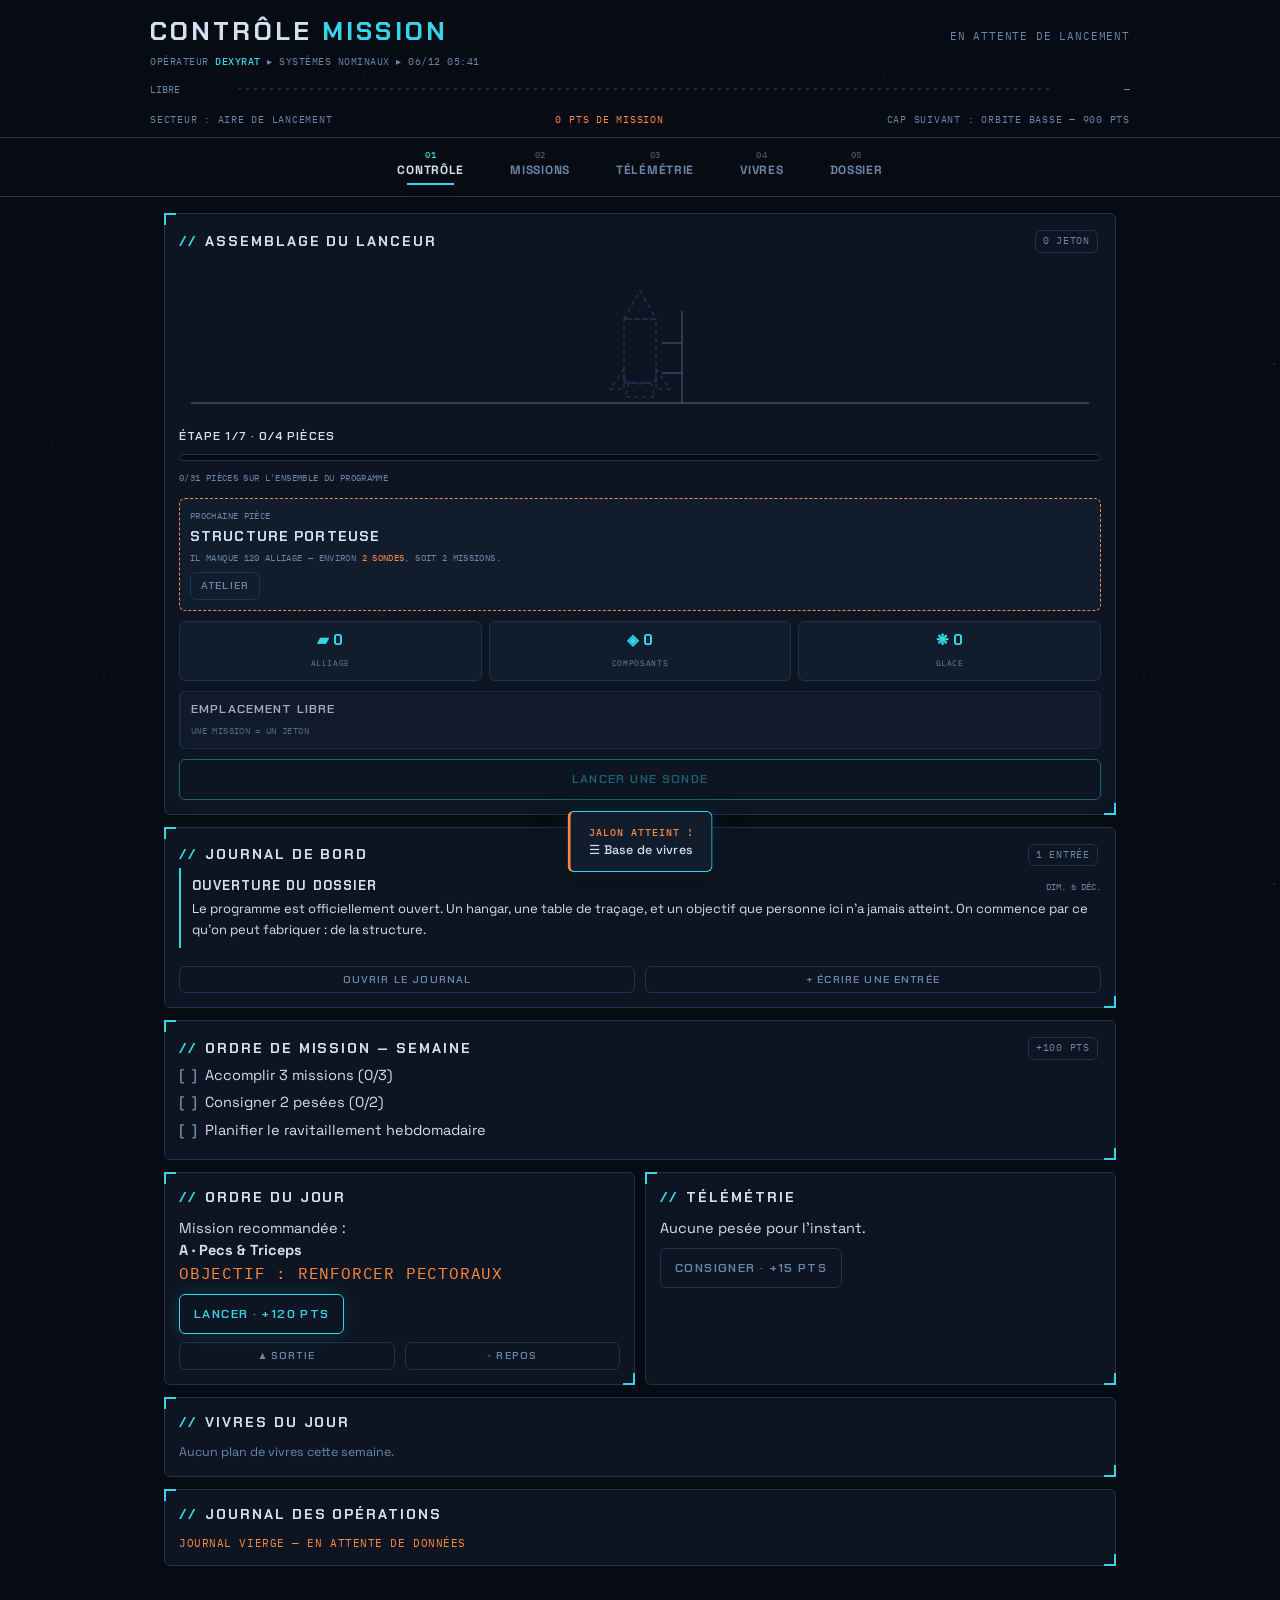
==== commit 8746f528: "v1.0" ====
--- a/index.html
+++ b/index.html
@@ -10,6 +10,11 @@
 <link rel="preconnect" href="https://fonts.gstatic.com" crossorigin>
 <link href="https://fonts.googleapis.com/css2?family=Chakra+Petch:wght@500;600;700&family=Orbitron:wght@500;700;900&family=Barlow+Condensed:wght@500;600;700&family=Space+Grotesk:wght@400;500;700&family=IBM+Plex+Mono:wght@400;500;600&display=swap" rel="stylesheet">
 <style>
+/* ============================================================
+   PALETTES — les 3 habillages. Modifier ici pour changer les couleurs
+   et les polices. Chaque skin redéfinit les mêmes variables.
+   ============================================================ */
+
 /* ==========================================================
    SKIN 1 — ORBITE  (sci-fi spatial : bleu nuit / cyan / orange)
    ========================================================== */
@@ -84,6 +89,10 @@
   --tex-size:auto;
   --corner:2;
 }
+/* ============================================================
+   SOCLE — en-tête, navigation, cartes, boutons, champs.
+   Tout ce qui est commun à toutes les pages.
+   ============================================================ */
 /* ---------- compat : anciens noms de variables ---------- */
 :root{--kraft:var(--bg);--craie:var(--panel);--kraft-deep:var(--line);--foret:var(--panel2);
       --sapin:var(--dim);--signal:var(--accent);--signal-deep:var(--accent2);--topo:var(--line);
@@ -185,6 +194,10 @@
 .tag{display:inline-block;font-family:var(--mono);font-size:9.5px;text-transform:uppercase;letter-spacing:.08em;
   color:var(--dim);border:1px solid var(--line);border-radius:var(--r);padding:3px 7px;margin:2px 3px 2px 0;background:transparent;cursor:default}
 .tag.on{color:var(--bg);background:var(--accent);border-color:var(--accent)}
+/* ============================================================
+   MODULES — styles propres à chaque fonctionnalité :
+   exercices, aptitudes, chantier, journal de bord, débriefing…
+   ============================================================ */
 /* ---------- Détail d'un exercice ---------- */
 .exo-det{padding:8px 0;border-top:1px solid var(--line)}
 .exo-det:first-of-type{border-top:none}
@@ -319,6 +332,14 @@
 .sp-mod.fait{opacity:.6}
 .sp-manque{color:var(--danger)}
 #dlgAtelier{max-width:560px}
+/* ---------- Journal de bord ---------- */
+.lore-e{border-left:2px solid var(--accent);padding:8px 0 8px 11px;margin-bottom:10px}
+.lore-e.perso{border-left-color:var(--accent2);border-left-style:dashed}
+.lore-h{display:flex;justify-content:space-between;align-items:baseline;gap:8px;flex-wrap:wrap}
+.lore-h b{font-family:var(--display);font-size:13px;text-transform:uppercase;letter-spacing:.08em}
+.lore-h span{font-family:var(--mono);font-size:9px;color:var(--dim);text-transform:uppercase;white-space:nowrap}
+.lore-e p{font-size:13px;margin-top:4px;line-height:1.55;overflow-wrap:anywhere}
+#dlgLore{max-width:580px}
 /* ---------- Débriefing ---------- */
 .dbg-indice{display:flex;gap:14px;align-items:center;margin-bottom:14px}
 .dbg-num{font-family:var(--display);font-weight:700;font-size:40px;color:var(--accent);line-height:1}
@@ -367,6 +388,10 @@
 }
 .toast.show{opacity:1}
 .toast .hand{color:var(--accent2);font-size:10px;letter-spacing:.1em}
+/* ============================================================
+   ADAPTATIF — ajustements mobile et bureau.
+   Toujours en dernier : ces règles doivent pouvoir écraser les autres.
+   ============================================================ */
 @media(max-width:760px){
   input,select,textarea{font-size:16px}
   button.btn{font-size:11.5px;letter-spacing:.05em;padding:11px 10px}
@@ -421,6 +446,7 @@
 <!-- ================= CAMP DE BASE ================= -->
 <section class="page visible" id="page-base">
   <div class="card" id="carteSpatiale"></div>
+  <div class="card" id="carteLore"></div>
   <div class="card" id="baseQuete"></div>
   <div class="grid2">
     <div class="card" id="baseSeance"></div>
@@ -477,6 +503,7 @@
           <select id="inMmUnit" style="max-width:76px"><option value="pct">%</option><option value="kg">kg</option></select>
         </span></label>
     </div>
+    <p class="cote-meta" style="margin:-2px 0 8px">Masse musculaire Withings : valeurs typiques 70 à 88 % (elle inclut l'eau corporelle).</p>
     <button class="btn signal" id="btnAddPoids">Consigner · +15 pts</button>
     <p class="muted" style="margin-top:8px">Astuce : la balance affiche le chiffre, tu le notes ici en 2 tapes. Pour recaler l'historique complet, importe le CSV Withings ci-dessous.</p>
   </div>
@@ -716,9 +743,35 @@
   </div>
 </dialog>
 
+<!-- Dialog journal complet -->
+<dialog id="dlgLore">
+  <h2>Journal de bord</h2>
+  <div id="dlgLoreBody"></div>
+  <div class="spacer"></div>
+  <div class="row">
+    <button class="btn signal" onclick="editerEntree(null)">+ Écrire</button>
+    <button class="btn ghost" onclick="document.getElementById('dlgLore').close()">Fermer</button>
+  </div>
+</dialog>
+
+<!-- Dialog entrée -->
+<dialog id="dlgEntree">
+  <h2 id="dlgEntreeTitre">Nouvelle entrée</h2>
+  <label class="fld">Date<input type="date" id="loreDate"></label>
+  <label class="fld">Titre<input id="loreTitre" placeholder="ex : Retour de la sonde 12"></label>
+  <label class="fld">Texte<textarea id="loreTexte" rows="7" placeholder="Ce que tu veux : le récit de la mission, une note personnelle, un souvenir de séance…"></textarea></label>
+  <div class="row">
+    <button class="btn signal" onclick="sauverEntree()">Enregistrer</button>
+    <button class="btn ghost" onclick="document.getElementById('dlgEntree').close()">Annuler</button>
+  </div>
+</dialog>
+
 <div class="toast" id="toast"></div>
 <script>
 "use strict";
+/* ============================================================
+   NOYAU — état, stockage, points, grades, insignes, thèmes, navigation
+   ============================================================ */
 /* ============ Utilitaires ============ */
 const $ = s => document.querySelector(s);
 const $$ = s => [...document.querySelectorAll(s)];
@@ -754,6 +807,7 @@
   analyses: [],                // débriefings de séance
   jeu: null,                   // programme spatial
   echauffement: null,          // liste personnalisable
+  lore: [],                    // journal de bord
   bandes: null,                // résistances élastiques
   muscles: {},                 // zone -> {pts, last, n}
   recettes: [],                // {id, nom, type, kcal, prot, ing:[{q,u,n}]}
@@ -785,14 +839,15 @@
 
 /* ============ Camps (paliers d'altitude) ============ */
 const CAMPS = [
-  {alt:0,    nom:"AIRE DE LANCEMENT", code:"T-0"},
-  {alt:800,  nom:"ORBITE BASSE",      code:"LEO"},
-  {alt:1800, nom:"ORBITE HAUTE",      code:"GEO"},
-  {alt:3000, nom:"LUNE",              code:"LUN"},
-  {alt:4200, nom:"MARS",              code:"MRS"},
-  {alt:5600, nom:"CEINTURE",          code:"AST"},
-  {alt:7000, nom:"JUPITER",           code:"JUP"},
-  {alt:9000, nom:"ESPACE PROFOND",    code:"∞"},
+  {alt:0,     nom:"AIRE DE LANCEMENT", code:"T-0"},
+  {alt:900,   nom:"ORBITE BASSE",      code:"LEO"},
+  {alt:2200,  nom:"ORBITE HAUTE",      code:"GEO"},
+  {alt:4000,  nom:"STATION",           code:"STA"},
+  {alt:6500,  nom:"LUNE",              code:"LUN"},
+  {alt:9500,  nom:"CEINTURE",          code:"AST"},
+  {alt:13000, nom:"MARS",              code:"MRS"},
+  {alt:17000, nom:"JUPITER",           code:"JUP"},
+  {alt:22000, nom:"ESPACE PROFOND",    code:"∞"},
 ];
 function campActuel(){
   let c=CAMPS[0];
@@ -820,6 +875,7 @@
     toast(`${raison} · +${m} pts`);
   }
   checkJalons();
+  if(typeof verifierLore==="function") verifierLore();
   renderHeader(); renderBase(); renderCarnet();
 }
 function marquerActivite(){ S.activite[todayKey()] = true; }
@@ -879,10 +935,10 @@
   {id:"recup",    ico:"◦", nom:"Écoute du corps",    ds:"Une journée de repos consignée",test:()=>S.histoSeances.some(h=>h.repos)},
   {id:"sp1",      ico:"➤", nom:"Premier lancement",  ds:"Une sonde envoyée",           test:()=>!!(S.jeu&&S.jeu.sondesTotal>=1)},
   {id:"sp2",      ico:"⌬", nom:"Lanceur assemblé",   ds:"Chapitre 1 terminé",          test:()=>!!(S.jeu&&S.jeu.chapitre>=1)},
-  {id:"sp3",      ico:"☾", nom:"Base lunaire",       ds:"Chapitre 3 terminé",          test:()=>!!(S.jeu&&S.jeu.chapitre>=3)},
-  {id:"sp4",      ico:"♂", nom:"Terraformation",     ds:"Programme spatial accompli",  test:()=>!!(S.jeu&&S.jeu.chapitre>=5)},
-  {id:"alp",      ico:"◐", nom:"Orbite haute",      ds:"1 800 pts de mission",          test:()=>S.altitude>=1800},
-  {id:"refuge",   ico:"◑", nom:"Alunissage",        ds:"3 000 pts de mission",          test:()=>S.altitude>=3000},
+  {id:"sp3",      ico:"☾", nom:"Base lunaire",       ds:"Chapitre 4 terminé",          test:()=>!!(S.jeu&&S.jeu.chapitre>=4)},
+  {id:"sp4",      ico:"♂", nom:"Terraformation",     ds:"Programme spatial accompli",  test:()=>!!(S.jeu&&S.jeu.chapitre>=7)},
+  {id:"alp",      ico:"◐", nom:"Orbite haute",      ds:"2 200 pts de mission",          test:()=>S.altitude>=2200},
+  {id:"refuge",   ico:"◑", nom:"Alunissage",        ds:"6 500 pts de mission",          test:()=>S.altitude>=6500},
   {id:"sommet",   ico:"✧", nom:"Espace profond",    ds:"9 000 pts de mission",         test:()=>S.altitude>=9000},
 ];
 function checkJalons(){
@@ -979,297 +1035,9 @@
   window.scrollTo({top:0});
 }));
 "use strict";
-/* ============ Fournisseurs d'IA ============ */
-const IA_FOURNISSEURS=[
-  {id:"gemini", nom:"Google Gemini", ds:"Gratuit · sans carte bancaire",
-   modele:"gemini-2.5-flash", lien:"aistudio.google.com/apikey",
-   note:"Sur l'offre gratuite, Google peut utiliser les données envoyées pour entraîner ses modèles."},
-  {id:"openrouter", nom:"OpenRouter", ds:"Gratuit · modèles ouverts",
-   modele:"openrouter/free", lien:"openrouter.ai/keys",
-   note:"Environ 50 requêtes par jour sans crédit. Le routeur choisit un modèle gratuit disponible."},
-  {id:"anthropic", nom:"Anthropic (Claude)", ds:"Payant à l'usage",
-   modele:"claude-sonnet-4-6", lien:"console.anthropic.com",
-   note:"Quelques centimes par analyse. Crédit initial de 5 $ minimum."},
-];
-function iaFournisseur(){
-  const id=(S.settings&&S.settings.iaProvider)||"gemini";
-  return IA_FOURNISSEURS.find(f=>f.id===id)||IA_FOURNISSEURS[0];
-}
-function iaModele(){
-  const m=(S.settings&&S.settings.iaModel||"").trim();
-  return m||iaFournisseur().modele;
-}
-function iaPrete(){ return !!((S.settings&&S.settings.apiKey||"").trim()); }
-
-/* --- appel unifié : renvoie du texte brut --- */
-async function appelIA(prompt, maxTokens){
-  const f=iaFournisseur(), modele=iaModele();
-  const key=(S.settings.apiKey||"").trim();
-  const mt=maxTokens||1600;
-  if(!key) throw new Error("clé absente");
-
-  if(f.id==="gemini"){
-    const url=`https://generativelanguage.googleapis.com/v1beta/models/${encodeURIComponent(modele)}:generateContent`;
-    const r=await fetch(url,{method:"POST",
-      headers:{"Content-Type":"application/json","x-goog-api-key":key},
-      body:JSON.stringify({contents:[{parts:[{text:prompt}]}],
-        generationConfig:{maxOutputTokens:mt,temperature:0.7}})});
-    if(!r.ok) throw new Error(msgErr("Gemini",r.status));
-    const d=await r.json();
-    const c=d.candidates&&d.candidates[0];
-    return ((c&&c.content&&c.content.parts)||[]).map(x=>x.text||"").join("");
-  }
-
-  if(f.id==="openrouter"){
-    const r=await fetch("https://openrouter.ai/api/v1/chat/completions",{method:"POST",
-      headers:{"Content-Type":"application/json","Authorization":"Bearer "+key},
-      body:JSON.stringify({model:modele,max_tokens:mt,messages:[{role:"user",content:prompt}]})});
-    if(!r.ok) throw new Error(msgErr("OpenRouter",r.status));
-    const d=await r.json();
-    return (d.choices&&d.choices[0]&&d.choices[0].message&&d.choices[0].message.content)||"";
-  }
-
-  const r=await fetch("https://api.anthropic.com/v1/messages",{method:"POST",
-    headers:{"Content-Type":"application/json","x-api-key":key,
-      "anthropic-version":"2023-06-01","anthropic-dangerous-direct-browser-access":"true"},
-    body:JSON.stringify({model:modele,max_tokens:mt,messages:[{role:"user",content:prompt}]})});
-  if(!r.ok) throw new Error(msgErr("Claude",r.status));
-  const d=await r.json();
-  return (d.content||[]).map(c=>c.text||"").join("");
-}
-function msgErr(nom,code){
-  if(code===401||code===403) return nom+" : clé refusée";
-  if(code===429) return nom+" : quota atteint, réessaie plus tard";
-  if(code===404) return nom+" : modèle introuvable";
-  return nom+" : erreur "+code;
-}
-/* --- appel attendant du JSON, tolérant aux réponses mal formées --- */
-function parseJsonSouple(txt){
-  let s=String(txt||"").replace(/```json|```/g,"").trim();
-  const a=s.indexOf("{"), b=s.lastIndexOf("}");
-  if(a>=0&&b>a) s=s.slice(a,b+1);
-  try{ return JSON.parse(s); }catch(e){}
-  let r=s.replace(/,\s*([}\]])/g,"$1").replace(/\r/g,"");
-  r=r.replace(/"((?:[^"\\]|\\.)*)"/g,function(m,inner){ return '"'+inner.replace(/\n/g,"\\n")+'"'; });
-  try{ return JSON.parse(r); }catch(e){}
-  throw new Error("format illisible");
-}
-async function appelIAJson(prompt, maxTokens){
-  const txt=await appelIA(prompt,maxTokens);
-  try{ return parseJsonSouple(txt); }
-  catch(e){
-    const rattrapage=await appelIA(
-      "Reformate le contenu ci-dessous en JSON STRICTEMENT valide. "+
-      "Aucune balise markdown, aucun commentaire, aucun guillemet double a l'interieur des textes, "+
-      "aucun retour a la ligne dans les valeurs. Reponds uniquement le JSON.\n\n"+String(txt).slice(0,6000),
-      maxTokens);
-    return parseJsonSouple(rattrapage);
-  }
-}
-
-/* ============ Réglages ============ */
-function renderIAConfig(){
-  const w=$("#iaConfig"); if(!w) return;
-  const f=iaFournisseur();
-  w.innerHTML=`
-  <div class="pickrow col">${IA_FOURNISSEURS.map(x=>
-    `<button class="pick wide ${f.id===x.id?"on":""}" data-ia="${x.id}"><b>${x.nom}</b><span>${x.ds}</span></button>`).join("")}</div>
-  <p class="cote-meta" style="margin:9px 0">Clé à créer sur <b>${f.lien}</b>. ${f.note}</p>
-  <label class="fld">Clé API<input id="setApiKey" type="password" placeholder="colle ta clé ici" autocomplete="off" value="${esc(S.settings.apiKey||"")}"></label>
-  <label class="fld">Modèle <span class="muted">(modifiable si le nom change)</span>
-    <input id="setModele" placeholder="${esc(f.modele)}" value="${esc(S.settings.iaModel||"")}"></label>
-  <div class="row">
-    <button class="btn" id="iaSave">Enregistrer</button>
-    <button class="btn signal" id="iaTest">Tester la connexion</button>
-  </div>
-  <p class="muted" id="iaEtat" style="margin-top:8px">${iaPrete()?"Clé enregistrée.":"Aucune clé : le bilan technique des séances reste disponible sans IA."}</p>`;
-  w.querySelectorAll("[data-ia]").forEach(b=>b.onclick=()=>{
-    S.settings.iaProvider=b.dataset.ia;
-    S.settings.iaModel="";
-    save(); renderIAConfig();
-  });
-  $("#iaSave").onclick=()=>{
-    S.settings.apiKey=$("#setApiKey").value.trim();
-    S.settings.iaModel=$("#setModele").value.trim();
-    save(); toast("Réglages IA enregistrés"); renderIAConfig();
-  };
-  $("#iaTest").onclick=async ()=>{
-    S.settings.apiKey=$("#setApiKey").value.trim();
-    S.settings.iaModel=$("#setModele").value.trim();
-    save();
-    const e=$("#iaEtat"); e.textContent="Test en cours…";
-    try{
-      const t=await appelIA("Réponds exactement : OK",30);
-      e.textContent=t.trim()?`Connexion réussie avec ${iaFournisseur().nom} (${iaModele()}).`:"Réponse vide — vérifie le modèle.";
-    }catch(err){ e.textContent="Échec — "+err.message; }
-  };
-}
-"use strict";
-/* ============ Échauffement ============ */
-const ECHAUF_DEFAUT=[
-  "Rotations articulaires — chevilles, genoux, hanches, épaules, nuque · 60 s, sans à-coups",
-  "Marche sur place, montées de genoux lentes · 90 s, jusqu'à avoir un peu chaud",
-  "Cercles de bras, petits puis grands · 45 s",
-  "Chat-vache (mobilité du dos, à quatre pattes) · 8 allers-retours lents",
-  "Ouverture de hanches : fente basse alternée, sans à-coups · 30 s par côté",
-];
-// ancienne liste : contenait des exercices en doublon avec la séance
-const ECHAUF_V1=[
-  "Rotations articulaires — chevilles, genoux, hanches, épaules, nuque · 60 s, sans à-coups",
-  "Marche sur place ou pas chassés lents · 90 s, jusqu'à avoir un peu chaud",
-  "Cercles de bras + passages de bande au-dessus de la tête · 45 s",
-  "Chat-vache (mobilité du dos, à quatre pattes) · 8 allers-retours lents",
-  "Squat à vide, descente lente · 10 répétitions",
-  "Pompes inclinées mains sur le banc · 8 répétitions faciles",
-];
-const RETOUR_CALME="Retour au calme : 2 à 3 min de respiration lente et d'étirements doux, sans forcer. Ça ne prévient pas les courbatures, mais ça aide à retrouver de l'amplitude et à redescendre en pression.";
-
-function echList(){
-  if(!Array.isArray(S.echauffement)||!S.echauffement.length) S.echauffement=[...ECHAUF_DEFAUT];
-  // remplace l'ancienne liste (doublons avec la séance) si elle n'a pas été personnalisée
-  if(S.echauffement.length===ECHAUF_V1.length && S.echauffement.every((l,i)=>l===ECHAUF_V1[i]))
-    S.echauffement=[...ECHAUF_DEFAUT];
-  return S.echauffement;
-}
-function echEtat(){
-  if(!S.enCours) return [];
-  const n=echList().length;
-  if(!Array.isArray(S.enCours.ech)||S.enCours.ech.length!==n) S.enCours.ech=Array(n).fill(false);
-  return S.enCours.ech;
-}
-function echBloc(){
-  const items=echList(), etat=echEtat();
-  const faits=etat.filter(Boolean).length;
-  return `<div class="echauf">
-    <div class="echauf-head">
-      <span>Échauffement · ~5 min <b>${faits}/${items.length}</b></span>
-      <button class="btn ghost small" onclick="ouvrirEchauf()">Modifier</button>
-    </div>
-    ${items.map((t,i)=>`<div class="echauf-item ${etat[i]?"ok":""}" data-ech="${i}">
-      <span class="echauf-box">${etat[i]?"✓":""}</span><span>${esc(t)}</span></div>`).join("")}
-    <div class="cote-meta" style="margin-top:6px">Puis, sur le premier exercice, une série d'approche plus facile : moitié de charge, ou moitié des répétitions au poids du corps. Elle ne compte pas.</div>
-  </div>`;
-}
-function brancherEchauf(w){
-  w.querySelectorAll("[data-ech]").forEach(el=>el.onclick=()=>{
-    const i=+el.dataset.ech, etat=echEtat();
-    etat[i]=!etat[i]; save(); renderEnCours();
-  });
-}
-
-/* --- éditeur --- */
-function ouvrirEchauf(){
-  $("#echTexte").value=echList().join("\n");
-  $("#dlgEchauf").showModal();
-}
-function sauverEchauf(){
-  const lignes=$("#echTexte").value.split("\n").map(l=>l.trim()).filter(Boolean);
-  S.echauffement=lignes.length?lignes:[...ECHAUF_DEFAUT];
-  save(); $("#dlgEchauf").close();
-  toast("Échauffement mis à jour");
-  renderEnCours();
-}
-function resetEchauf(){
-  S.echauffement=[...ECHAUF_DEFAUT];
-  $("#echTexte").value=S.echauffement.join("\n");
-  save(); toast("Échauffement par défaut restauré");
-}
-"use strict";
-/* ============ Bandes élastiques ============ */
-/* Valeurs indicatives à ajuster : la résistance réelle est souvent imprimée sur la bande
-   ou indiquée dans la notice SmartWorkout. L'ordre compte, du plus souple au plus dur. */
-const BANDES_DEFAUT=[
-  {id:"b1", nom:"Très légère", kg:4},
-  {id:"b2", nom:"Légère",      kg:7},
-  {id:"b3", nom:"Moyenne",     kg:11},
-  {id:"b4", nom:"Forte",       kg:16},
-  {id:"b5", nom:"Très forte",  kg:23},
-];
-function bandes(){
-  if(!Array.isArray(S.bandes)||!S.bandes.length) S.bandes=JSON.parse(JSON.stringify(BANDES_DEFAUT));
-  return S.bandes;
-}
-function bandeById(id){ return bandes().find(b=>b.id===id)||null; }
-function bandeSuivante(id){
-  const l=bandes(), i=l.findIndex(b=>b.id===id);
-  return (i>=0&&i<l.length-1)?l[i+1]:null;
-}
-function bandePrecedente(id){
-  const l=bandes(), i=l.findIndex(b=>b.id===id);
-  return i>0?l[i-1]:null;
-}
-function libelleBande(id){
-  const b=bandeById(id);
-  return b?`${b.nom} · ${b.kg} kg`:"bande non choisie";
-}
-/* applique la bande à un exercice : la résistance équivalente alimente
-   le calcul de volume, les records et la progression, comme une charge */
-function appliquerBande(exo,id){
-  const b=bandeById(id);
-  exo.bande=id;
-  exo.poids=b?b.kg:0;
-}
-function selectBande(exo){
-  const l=bandes();
-  return `<select data-bande="${exo.id}" style="max-width:170px;padding:6px" title="Résistance de la bande">
-    <option value="">— bande —</option>
-    ${l.map(b=>`<option value="${b.id}" ${exo.bande===b.id?"selected":""}>${esc(b.nom)} · ${b.kg} kg</option>`).join("")}
-  </select>`;
-}
-
-/* --- éditeur des résistances --- */
-function ouvrirBandes(){
-  $("#bandesTexte").value=bandes().map(b=>`${b.nom} : ${b.kg}`).join("\n");
-  $("#dlgBandes").showModal();
-}
-function sauverBandes(){
-  const lignes=$("#bandesTexte").value.split("\n").map(l=>l.trim()).filter(Boolean);
-  const out=[];
-  lignes.forEach((l,i)=>{
-    const m=l.match(/^(.*?)\s*[:=]\s*([\d.,]+)/);
-    if(m){
-      const kg=parseFloat(m[2].replace(",","."))||0;
-      const anc=bandes()[i];
-      out.push({id:(anc&&anc.id)||("b"+uid()), nom:m[1].trim()||("Bande "+(i+1)), kg});
-    }
-  });
-  if(!out.length){ toast("Format : Nom : résistance en kg"); return; }
-  S.bandes=out;
-  // réaligner la résistance équivalente des exercices concernés
-  for(const s of S.seances) for(const e of s.exos){
-    if(e.mode==="bande"){ const b=bandeById(e.bande); e.poids=b?b.kg:0; }
-  }
-  save(); $("#dlgBandes").close();
-  toast("Résistances mises à jour");
-  renderSeances(); renderBandes();
-}
-function resetBandes(){
-  S.bandes=JSON.parse(JSON.stringify(BANDES_DEFAUT));
-  $("#bandesTexte").value=S.bandes.map(b=>`${b.nom} : ${b.kg}`).join("\n");
-  save(); toast("Résistances par défaut restaurées");
-}
-function renderBandes(){
-  const w=$("#listeBandes"); if(!w) return;
-  w.innerHTML=`<div>${bandes().map(b=>`<span class="tag">${esc(b.nom)} · ${b.kg} kg</span>`).join("")}</div>
-    <div class="spacer"></div>
-    <button class="btn ghost small" onclick="ouvrirBandes()">Modifier</button>`;
-}
-
-/* --- migration : exercices élastiques existants --- */
-function migrerBandes(){
-  bandes();
-  for(const s of (S.seances||[])) for(const e of (s.exos||[])){
-    if(e.mode) continue;
-    if(/élastique|elastique|bande/i.test(e.nom+" "+(e.note||""))){
-      e.mode="bande";
-      if(!e.bande){
-        const def=/moyenne/i.test(e.note||"")?"b3":"b2";
-        appliquerBande(e,def);
-      }
-    } else e.mode="kg";
-  }
-}
-"use strict";
+/* ============================================================
+   SPORT — programme, séance en cours, zones musculaires, aptitudes
+   ============================================================ */
 /* ============ Zones musculaires & cotation alpine ============ */
 const ZONES = [
   ["pecs","Pectoraux","PEC"],
@@ -1639,6 +1407,180 @@
     : `<button class="btn ghost small" onclick="passerEnSeanceUnique()">Mode débutant · séance unique</button>`;
 }
 "use strict";
+/* ============================================================
+   SPORT — échauffement et retour au calme
+   ============================================================ */
+/* ============ Échauffement ============ */
+const ECHAUF_DEFAUT=[
+  "Rotations articulaires — chevilles, genoux, hanches, épaules, nuque · 60 s, sans à-coups",
+  "Marche sur place, montées de genoux lentes · 90 s, jusqu'à avoir un peu chaud",
+  "Cercles de bras, petits puis grands · 45 s",
+  "Chat-vache (mobilité du dos, à quatre pattes) · 8 allers-retours lents",
+  "Ouverture de hanches : fente basse alternée, sans à-coups · 30 s par côté",
+];
+// ancienne liste : contenait des exercices en doublon avec la séance
+const ECHAUF_V1=[
+  "Rotations articulaires — chevilles, genoux, hanches, épaules, nuque · 60 s, sans à-coups",
+  "Marche sur place ou pas chassés lents · 90 s, jusqu'à avoir un peu chaud",
+  "Cercles de bras + passages de bande au-dessus de la tête · 45 s",
+  "Chat-vache (mobilité du dos, à quatre pattes) · 8 allers-retours lents",
+  "Squat à vide, descente lente · 10 répétitions",
+  "Pompes inclinées mains sur le banc · 8 répétitions faciles",
+];
+const RETOUR_CALME="Retour au calme : 2 à 3 min de respiration lente et d'étirements doux, sans forcer. Ça ne prévient pas les courbatures, mais ça aide à retrouver de l'amplitude et à redescendre en pression.";
+
+function echList(){
+  if(!Array.isArray(S.echauffement)||!S.echauffement.length) S.echauffement=[...ECHAUF_DEFAUT];
+  // remplace l'ancienne liste (doublons avec la séance) si elle n'a pas été personnalisée
+  if(S.echauffement.length===ECHAUF_V1.length && S.echauffement.every((l,i)=>l===ECHAUF_V1[i]))
+    S.echauffement=[...ECHAUF_DEFAUT];
+  return S.echauffement;
+}
+function echEtat(){
+  if(!S.enCours) return [];
+  const n=echList().length;
+  if(!Array.isArray(S.enCours.ech)||S.enCours.ech.length!==n) S.enCours.ech=Array(n).fill(false);
+  return S.enCours.ech;
+}
+function echBloc(){
+  const items=echList(), etat=echEtat();
+  const faits=etat.filter(Boolean).length;
+  return `<div class="echauf">
+    <div class="echauf-head">
+      <span>Échauffement · ~5 min <b>${faits}/${items.length}</b></span>
+      <button class="btn ghost small" onclick="ouvrirEchauf()">Modifier</button>
+    </div>
+    ${items.map((t,i)=>`<div class="echauf-item ${etat[i]?"ok":""}" data-ech="${i}">
+      <span class="echauf-box">${etat[i]?"✓":""}</span><span>${esc(t)}</span></div>`).join("")}
+    <div class="cote-meta" style="margin-top:6px">Puis, sur le premier exercice, une série d'approche plus facile : moitié de charge, ou moitié des répétitions au poids du corps. Elle ne compte pas.</div>
+  </div>`;
+}
+function brancherEchauf(w){
+  w.querySelectorAll("[data-ech]").forEach(el=>el.onclick=()=>{
+    const i=+el.dataset.ech, etat=echEtat();
+    etat[i]=!etat[i]; save(); renderEnCours();
+  });
+}
+
+/* --- éditeur --- */
+function ouvrirEchauf(){
+  $("#echTexte").value=echList().join("\n");
+  $("#dlgEchauf").showModal();
+}
+function sauverEchauf(){
+  const lignes=$("#echTexte").value.split("\n").map(l=>l.trim()).filter(Boolean);
+  S.echauffement=lignes.length?lignes:[...ECHAUF_DEFAUT];
+  save(); $("#dlgEchauf").close();
+  toast("Échauffement mis à jour");
+  renderEnCours();
+}
+function resetEchauf(){
+  S.echauffement=[...ECHAUF_DEFAUT];
+  $("#echTexte").value=S.echauffement.join("\n");
+  save(); toast("Échauffement par défaut restauré");
+}
+"use strict";
+/* ============================================================
+   SPORT — bandes élastiques et résistances
+   ============================================================ */
+/* ============ Bandes élastiques ============ */
+/* Valeurs indicatives à ajuster : la résistance réelle est souvent imprimée sur la bande
+   ou indiquée dans la notice SmartWorkout. L'ordre compte, du plus souple au plus dur. */
+const BANDES_DEFAUT=[
+  {id:"b1", nom:"Très légère", kg:4},
+  {id:"b2", nom:"Légère",      kg:7},
+  {id:"b3", nom:"Moyenne",     kg:11},
+  {id:"b4", nom:"Forte",       kg:16},
+  {id:"b5", nom:"Très forte",  kg:23},
+];
+function bandes(){
+  if(!Array.isArray(S.bandes)||!S.bandes.length) S.bandes=JSON.parse(JSON.stringify(BANDES_DEFAUT));
+  return S.bandes;
+}
+function bandeById(id){ return bandes().find(b=>b.id===id)||null; }
+function bandeSuivante(id){
+  const l=bandes(), i=l.findIndex(b=>b.id===id);
+  return (i>=0&&i<l.length-1)?l[i+1]:null;
+}
+function bandePrecedente(id){
+  const l=bandes(), i=l.findIndex(b=>b.id===id);
+  return i>0?l[i-1]:null;
+}
+function libelleBande(id){
+  const b=bandeById(id);
+  return b?`${b.nom} · ${b.kg} kg`:"bande non choisie";
+}
+/* applique la bande à un exercice : la résistance équivalente alimente
+   le calcul de volume, les records et la progression, comme une charge */
+function appliquerBande(exo,id){
+  const b=bandeById(id);
+  exo.bande=id;
+  exo.poids=b?b.kg:0;
+}
+function selectBande(exo){
+  const l=bandes();
+  return `<select data-bande="${exo.id}" style="max-width:170px;padding:6px" title="Résistance de la bande">
+    <option value="">— bande —</option>
+    ${l.map(b=>`<option value="${b.id}" ${exo.bande===b.id?"selected":""}>${esc(b.nom)} · ${b.kg} kg</option>`).join("")}
+  </select>`;
+}
+
+/* --- éditeur des résistances --- */
+function ouvrirBandes(){
+  $("#bandesTexte").value=bandes().map(b=>`${b.nom} : ${b.kg}`).join("\n");
+  $("#dlgBandes").showModal();
+}
+function sauverBandes(){
+  const lignes=$("#bandesTexte").value.split("\n").map(l=>l.trim()).filter(Boolean);
+  const out=[];
+  lignes.forEach((l,i)=>{
+    const m=l.match(/^(.*?)\s*[:=]\s*([\d.,]+)/);
+    if(m){
+      const kg=parseFloat(m[2].replace(",","."))||0;
+      const anc=bandes()[i];
+      out.push({id:(anc&&anc.id)||("b"+uid()), nom:m[1].trim()||("Bande "+(i+1)), kg});
+    }
+  });
+  if(!out.length){ toast("Format : Nom : résistance en kg"); return; }
+  S.bandes=out;
+  // réaligner la résistance équivalente des exercices concernés
+  for(const s of S.seances) for(const e of s.exos){
+    if(e.mode==="bande"){ const b=bandeById(e.bande); e.poids=b?b.kg:0; }
+  }
+  save(); $("#dlgBandes").close();
+  toast("Résistances mises à jour");
+  renderSeances(); renderBandes();
+}
+function resetBandes(){
+  S.bandes=JSON.parse(JSON.stringify(BANDES_DEFAUT));
+  $("#bandesTexte").value=S.bandes.map(b=>`${b.nom} : ${b.kg}`).join("\n");
+  save(); toast("Résistances par défaut restaurées");
+}
+function renderBandes(){
+  const w=$("#listeBandes"); if(!w) return;
+  w.innerHTML=`<div>${bandes().map(b=>`<span class="tag">${esc(b.nom)} · ${b.kg} kg</span>`).join("")}</div>
+    <div class="spacer"></div>
+    <button class="btn ghost small" onclick="ouvrirBandes()">Modifier</button>`;
+}
+
+/* --- migration : exercices élastiques existants --- */
+function migrerBandes(){
+  bandes();
+  for(const s of (S.seances||[])) for(const e of (s.exos||[])){
+    if(e.mode) continue;
+    if(/élastique|elastique|bande/i.test(e.nom+" "+(e.note||""))){
+      e.mode="bande";
+      if(!e.bande){
+        const def=/moyenne/i.test(e.note||"")?"b3":"b2";
+        appliquerBande(e,def);
+      }
+    } else e.mode="kg";
+  }
+}
+"use strict";
+/* ============================================================
+   SPORT — séance socle débutant et journées de repos
+   ============================================================ */
 /* ============ Séance socle (mode débutant : une seule séance répétée) ============ */
 function seanceSocle(){
   const ex=(nom,series,reps,poids,note,zones)=>({id:uid(),nom,series,reps,poids,note:note||"",zones,mode:"kg"});
@@ -1753,6 +1695,344 @@
 }
 function reposAujourdhui(){ return S.histoSeances.some(h=>h.d===todayKey()&&h.repos); }
 "use strict";
+/* ============================================================
+   SPORT — débriefing, indice de séance, conseils de progression
+   ============================================================ */
+/* ============ Débriefing de mission ============ */
+
+/* --- Bilan technique calculé localement --- */
+function construireBilan(s, setsMap, dureeMin, libre, musclesAvant, prs){
+  const exos=[]; let vol=0, setsFaits=0, setsPrevus=0;
+  const parZone={};
+  for(const e of s.exos){
+    const arr=setsMap[e.id]||[];
+    const done=arr.filter(Boolean).length, prevu=arr.length;
+    const charge=+e.poids||0;
+    const v=done*e.reps*charge;
+    vol+=v; setsFaits+=done; setsPrevus+=prevu;
+    const zs=e.zones||[];
+    for(const z of zs) parZone[z]=(parZone[z]||0)+(done*e.reps*(charge||8))/zs.length;
+    exos.push({nom:e.nom,done,prevu,reps:e.reps,poids:charge,vol:v,zones:zs,
+               mode:e.mode||"kg", bande:e.bande||null,
+               dejaComplet:exoPrecedentComplet(s.nom,e.nom),
+               conseil:conseilExo(done,prevu,charge,e.reps,e,{dejaComplet:exoPrecedentComplet(s.nom,e.nom)})});
+  }
+  // récupération : jours depuis le dernier travail de chaque zone
+  const recup={};
+  for(const z of Object.keys(parZone)){
+    const last=(musclesAvant[z]||{}).last;
+    recup[z]= last ? Math.round((new Date(todayKey())-new Date(last))/864e5) : null;
+  }
+  return {nom:s.nom, libre:!!libre, duree:dureeMin, vol:Math.round(vol),
+          setsFaits, setsPrevus, exos, parZone, recup, prs:prs||[]};
+}
+// l'exercice a-t-il déjà été bouclé intégralement la fois précédente ?
+function exoPrecedentComplet(nomSeance,nomExo){
+  const p=(S.analyses||[]).find(a=>!a.ext&&a.nom===nomSeance);
+  if(!p||!p.bilan||!p.bilan.exos) return false;
+  const x=p.bilan.exos.find(y=>y.nom===nomExo);
+  return !!(x&&x.prevu>0&&x.done>=x.prevu);
+}
+function conseilExo(done,prevu,charge,reps,e,ctx){
+  ctx=ctx||{};
+  if(prevu===0) return {action:"—",txt:"Aucune série enregistrée."};
+  if(done===0) return {action:"Non fait",txt:"Exercice sauté cette fois — à replacer dès la prochaine séance."};
+  const taux=done/prevu;
+  const bande=(e&&e.mode==="bande");
+  // séance ressentie difficile : on ne monte jamais
+  if(taux>=1 && ctx.ressenti==="dur")
+    return {action:"Consolider",txt:`Séries bouclées mais séance ressentie difficile : refais exactement la même chose la prochaine fois.`};
+  // première fois complète : on valide avant de monter
+  if(taux>=1 && !ctx.dejaComplet && ctx.ressenti!=="facile")
+    return {action:"Consolider",txt:`Première fois où tu boucles tout : refais la même chose la prochaine fois pour confirmer, puis on augmentera.`};
+  if(bande){
+    const suiv=(typeof bandeSuivante==="function")?bandeSuivante(e.bande):null;
+    const prec=(typeof bandePrecedente==="function")?bandePrecedente(e.bande):null;
+    if(taux>=1) return suiv
+      ? {action:"Augmenter",txt:`Toutes les séries bouclées : passe à la bande ${suiv.nom} (${suiv.kg} kg) la prochaine fois.`}
+      : {action:"Augmenter",txt:`Bande la plus dure déjà atteinte : ajoute 2 répétitions (${reps}→${reps+2}) ou éloigne-toi de l'ancrage pour tendre davantage.`};
+    if(taux<0.7) return prec
+      ? {action:"Alléger",txt:`Moins de 70 % des séries bouclées : redescends à la bande ${prec.nom} (${prec.kg} kg).`}
+      : {action:"Alléger",txt:`Trop dur même sur la bande la plus souple : rapproche-toi de l'ancrage pour réduire la tension.`};
+    return {action:"Maintenir",txt:`Garde cette bande jusqu'à boucler toutes les séries proprement.`};
+  }
+  if(taux>=1 && charge>0){
+    const pas=charge<10?1:2;
+    return {action:"Augmenter",txt:`Toutes les séries bouclées : passe à ${charge+pas} kg la prochaine fois.`};
+  }
+  if(taux>=1 && charge===0)
+    return {action:"Augmenter",txt:`Séries complètes au poids du corps : ajoute 1 à 2 répétitions (${reps}→${reps+2}).`};
+  if(taux<0.7)
+    return {action:"Alléger",txt:`Moins de 70 % des séries bouclées : la charge est trop lourde, redescends d'un cran.`};
+  return {action:"Maintenir",txt:`Séries partiellement bouclées : garde cette charge jusqu'à les finir toutes.`};
+}
+function indiceSeance(b, precedent){
+  let n=(b.setsPrevus? b.setsFaits/b.setsPrevus : 1)*55;
+  if(precedent && precedent.vol>0 && b.vol>0){
+    const r=b.vol/precedent.vol;
+    n+=Math.max(0,Math.min(30,(r-0.9)*100));
+  } else n+=18;
+  n+=Math.min(15,(b.prs||[]).length*8);
+  return Math.max(0,Math.min(100,Math.round(n)));
+}
+function libelleIndice(i){
+  if(i>=92) return "Séance de référence";
+  if(i>=78) return "Solide";
+  if(i>=60) return "Correct";
+  if(i>=40) return "À consolider";
+  return "Séance légère";
+}
+
+/* --- Enregistrement d'un débriefing --- */
+function enregistrerAnalyse(bilan){
+  const p=(S.analyses||[]).find(a=>a.nom===bilan.nom && !a.ext);
+  const precedent=p?{vol:(p.bilan&&p.bilan.vol)||0,indice:p.indice,d:p.d}:null;
+  const an={
+    id:uid(), d:todayKey(), ts:Date.now(), nom:bilan.nom, ext:false,
+    indice:indiceSeance(bilan,precedent), bilan, precedent,
+    ia:null
+  };
+  S.analyses=[an,...(S.analyses||[])].slice(0,60);
+  save();
+  return an;
+}
+function enregistrerAnalyseSortie(nom,min,intensite,zones,pts){
+  const an={
+    id:uid(), d:todayKey(), ts:Date.now(), nom, ext:true, indice:null,
+    bilan:{nom,ext:true,duree:min,intensite,zones,pts,exos:[],parZone:{},recup:{},prs:[]},
+    precedent:null, ia:null
+  };
+  S.analyses=[an,...(S.analyses||[])].slice(0,60);
+  save();
+  return an;
+}
+
+/* --- Rendu du débriefing --- */
+function ouvrirDebrief(id){
+  const an=(S.analyses||[]).find(a=>a.id===id);
+  if(!an) return;
+  renderDebrief(an);
+  $("#dlgDebrief").showModal();
+}
+function renderDebrief(an){
+  const b=an.bilan;
+  let h="";
+
+  if(!an.ext){
+    const pct=b.setsPrevus?Math.round(b.setsFaits/b.setsPrevus*100):0;
+    h+=`<div class="dbg-indice">
+      <div class="dbg-num">${an.indice}<small>/100</small></div>
+      <div style="flex:1">
+        <div class="dbg-lab">${libelleIndice(an.indice)}</div>
+        <div class="cote-bar"><i style="width:${an.indice}%"></i></div>
+        <div class="cote-meta">Exécution ${pct} % · ${b.setsFaits}/${b.setsPrevus} séries${b.duree?` · ${b.duree} min`:""}</div>
+      </div></div>`;
+
+    h+=`<div class="dbg-kpi">
+      <div><b>${b.vol.toLocaleString("fr-FR")}</b><span>kg de charge déplacés</span></div>
+      <div><b>${(an.precedent&&an.precedent.vol>0&&b.vol>0)?((b.vol>=an.precedent.vol?"+":"")+Math.round((b.vol/an.precedent.vol-1)*100)+" %"):"—"}</b><span>vs séance précédente</span></div>
+      <div><b>${b.prs.length}</b><span>record${b.prs.length>1?"s":""} battu${b.prs.length>1?"s":""}</span></div>
+    </div>`;
+
+    if(b.prs.length) h+=`<p class="hand">Records : ${b.prs.map(esc).join(" · ")}</p>`;
+
+    if(b.ech&&b.ech.total){
+      const ok=b.ech.faits;
+      h+= ok===0
+        ? `<p class="dbg-warn">⚠ Échauffement non coché. À froid — surtout le matin — c'est le facteur de risque numéro un pour un débutant. Cinq minutes suffisent.</p>`
+        : `<p class="muted">Échauffement : ${ok}/${b.ech.total} étapes${ok===b.ech.total?" — complet ✓":""}.</p>`;
+    }
+    h+=`<h3 class="dbg-h">Comment as-tu ressenti la séance ?</h3>
+      <div class="pickrow">
+        ${[["facile","Facile"],["ok","Correcte"],["dur","Difficile"]].map(([id,lab])=>
+          `<button class="pick ${an.ressenti===id?"on":""}" onclick="setRessenti('${an.id}','${id}')">${lab}</button>`).join("")}
+      </div>
+      <p class="cote-meta" style="margin-top:6px">${an.ressenti?"Les consignes ci-dessous en tiennent compte.":"Réponds pour affiner les consignes de progression."}</p>`;
+    h+=`<h3 class="dbg-h">Ajustements pour la prochaine fois</h3>`;
+    for(const e of b.exos){
+      const cons=conseilExo(e.done,e.prevu,e.poids,e.reps,e,{dejaComplet:e.dejaComplet,ressenti:an.ressenti});
+      e.conseil=cons;
+      const cls=cons.action==="Augmenter"?"up":(cons.action==="Alléger"||cons.action==="Non fait")?"down":"keep";
+      h+=`<div class="dbg-exo">
+        <div><b>${esc(e.nom)}</b> <span class="cote-meta">${e.done}/${e.prevu} × ${e.reps}${e.mode==="bande"?(e.bande?` · bande ${esc((bandeById(e.bande)||{}).nom||"")}`:" · élastique"):(e.poids?` · ${e.poids} kg`:"")}</span></div>
+        <div class="dbg-act ${cls}">${cons.action}</div>
+        <div class="muted" style="grid-column:1/-1;font-size:12px">${esc(cons.txt)}</div>
+      </div>`;
+    }
+
+    const sens=(typeof zonesSensibles==="function")?zonesSensibles(2):[];
+    const touchees=sens.filter(z=>Object.keys(b.parZone).includes(z)).map(z=>ZONES.find(x=>x[0]===z)[1]);
+    if(touchees.length) h+=`<p class="dbg-warn">⚠ ${touchees.join(", ")} : zone${touchees.length>1?"s":""} signalée${touchees.length>1?"s":""} courbaturée${touchees.length>1?"s":""} ces deux derniers jours. Si la gêne persiste après la séance, allège nettement la prochaine fois.</p>`;
+    const rAuj=Object.entries(b.recup).filter(([z,j])=>j===0).map(([z])=>ZONES.find(x=>x[0]===z)[1]);
+    const rHier=Object.entries(b.recup).filter(([z,j])=>j===1).map(([z])=>ZONES.find(x=>x[0]===z)[1]);
+    if(rAuj.length||rHier.length){
+      const parts=[];
+      if(rAuj.length) parts.push(`${rAuj.join(", ")} — déjà travaillé${rAuj.length>1?"s":""} aujourd'hui`);
+      if(rHier.length) parts.push(`${rHier.join(", ")} — travaillé${rHier.length>1?"s":""} hier`);
+      h+=`<p class="dbg-warn">⚠ ${parts.join(" · ")}. Un muscle a besoin d'environ 48 h avant d'être resollicité lourdement : privilégie une autre zone à la prochaine séance.</p>`;
+    }
+
+    const zf=zoneFaible();
+    if(zf) h+=`<p class="muted">Zone la plus en retard actuellement : <b>${ZONES.find(x=>x[0]===zf)[1]}</b>.</p>`;
+  } else {
+    h+=`<div class="dbg-kpi">
+      <div><b>${b.duree}</b><span>minutes</span></div>
+      <div><b>${b.intensite}</b><span>intensité</span></div>
+      <div><b>+${b.pts}</b><span>pts de mission</span></div>
+    </div>
+    <p class="muted">Zones sollicitées : ${(b.zones||[]).map(z=>ZONES.find(x=>x[0]===z)[1]).join(", ")||"—"}.</p>`;
+  }
+
+  // bloc IA
+  h+=`<h3 class="dbg-h">Analyse approfondie</h3><div id="dbgIA">`;
+  if(an.ia){
+    h+=renderIA(an.ia);
+  } else if(iaPrete()){
+    h+=`<p class="muted">Analyse détaillée par IA à partir de ton historique, ton matériel et tes objectifs.</p>
+        <button class="btn signal small" onclick="lancerAnalyseIA('${an.id}')">Lancer l'analyse</button>`;
+  } else {
+    h+=`<p class="muted">Configure une IA gratuite dans l'onglet Dossier pour débloquer l'analyse approfondie : lecture croisée de ton historique, détection de déséquilibres, plan de progression.</p>`;
+  }
+  h+=`</div>`;
+  $("#dlgDebriefBody").innerHTML=h;
+  $("#dlgDebriefTitle").textContent=(an.ext?"Débriefing — sortie":"Débriefing — mission")+" · "+fmtDate(an.d);
+}
+function renderIA(ia){
+  let h=`<p>${esc(ia.synthese||"")}</p>`;
+  if(ia.points_forts&&ia.points_forts.length)
+    h+=`<div class="dbg-list ok"><b>Points forts</b><ul>${ia.points_forts.map(x=>`<li>${esc(x)}</li>`).join("")}</ul></div>`;
+  if(ia.a_corriger&&ia.a_corriger.length)
+    h+=`<div class="dbg-list warn"><b>À corriger</b><ul>${ia.a_corriger.map(x=>`<li>${esc(x)}</li>`).join("")}</ul></div>`;
+  if(ia.ajustements&&ia.ajustements.length)
+    h+=`<div class="dbg-list"><b>Ajustements précis</b><ul>${ia.ajustements.map(a=>`<li><b>${esc(a.exo||"")}</b> — ${esc(a.action||"")}${a.raison?` <span class="muted">(${esc(a.raison)})</span>`:""}</li>`).join("")}</ul></div>`;
+  if(ia.recuperation) h+=`<p class="muted"><b>Récupération :</b> ${esc(ia.recuperation)}</p>`;
+  if(ia.prochaine) h+=`<p class="hand">Prochaine séance : ${esc(ia.prochaine)}</p>`;
+  return h;
+}
+
+function setRessenti(id,val){
+  const an=(S.analyses||[]).find(x=>x.id===id); if(!an) return;
+  an.ressenti=val;
+  // fige les conseils recalculés pour le tableau de bord
+  if(an.bilan&&an.bilan.exos)
+    for(const e of an.bilan.exos)
+      e.conseil=conseilExo(e.done,e.prevu,e.poids,e.reps,e,{dejaComplet:e.dejaComplet,ressenti:val});
+  save(); renderDebrief(an); renderAnalyses();
+  if(typeof renderBase==="function") renderBase();
+}
+
+/* --- Analyse IA --- */
+async function lancerAnalyseIA(id){
+  const an=(S.analyses||[]).find(a=>a.id===id); if(!an) return;
+  if(!iaPrete()){ toast("Aucune IA configurée (onglet Dossier)"); return; }
+  const box=$("#dbgIA"); if(box) box.innerHTML=`<p class="muted">Analyse en cours…</p>`;
+  try{
+    const histo=(S.analyses||[]).filter(a=>a.nom===an.nom&&a.id!==an.id).slice(0,4)
+      .map(a=>({date:a.d,indice:a.indice,volume:a.bilan.vol,execution:`${a.bilan.setsFaits}/${a.bilan.setsPrevus}`}));
+    const aptitudes={};
+    for(const [zid,zl] of ZONES){
+      const m=S.muscles[zid]||{pts:0,n:0,last:null};
+      aptitudes[zl]={points:Math.round(m.pts),seances:m.n,dernier:m.last};
+    }
+    // journées de repos et courbatures des 14 derniers jours
+    const lim=new Date(); lim.setDate(lim.getDate()-14);
+    const limK=todayKey(lim);
+    const repos=(S.histoSeances||[]).filter(h=>h.repos&&h.d>=limK).map(h=>({
+      date:h.d, niveau:h.niveau||"",
+      zones:(h.zonesRepos||[]).map(z=>(ZONES.find(x=>x[0]===z)||[])[1]).filter(Boolean),
+      note:h.note||""
+    }));
+    const missions14=(S.histoSeances||[]).filter(h=>!h.repos&&h.d>=limK).length;
+    const derniere=(S.histoSeances||[]).find(h=>!h.repos);
+    const joursDepuis=derniere?Math.round((new Date(todayKey())-new Date(derniere.d))/864e5):null;
+
+    const payload={
+      profil:{
+        niveau:"grand débutant — premières semaines d'entraînement, aucune base de force",
+        anciennete_missions:(typeof nbMissions==="function")?nbMissions():0,
+        objectif:"esthétique définie (abdos, biceps, pectoraux, fessiers), pas de volume maximal",
+        frequence_visee:`${(S.settings&&S.settings.objSeances)||3} séances par semaine, 30 à 40 min, souvent au réveil`,
+        materiel:["haltères","bandes de résistance SmartWorkout","banc","roue abdominale","poignées de pompes","barre de traction"],
+        contrainte:"pied fragile : aucun exercice à impact (ni course, ni corde à sauter, ni sauts)"
+      },
+      charges_utilisees:an.bilan.exos.map(e=>({
+        exercice:e.nom, series:`${e.done}/${e.prevu}`, reps:e.reps,
+        type:e.mode==="bande"?"élastique":"charge libre",
+        bande:e.mode==="bande"?((bandeById(e.bande)||{}).nom||"non choisie"):null,
+        resistance_kg:e.poids
+      })),
+      bandes_disponibles:(typeof bandes==="function")?bandes().map(b=>({nom:b.nom,kg:b.kg})):[],
+      echauffement:an.bilan.ech||null,
+      recuperation:{
+        jours_repos_consignes_14j:repos,
+        missions_14j:missions14,
+        jours_depuis_derniere_seance:joursDepuis
+      },
+      seance:an.bilan,
+      indice:an.indice,
+      ressenti_seance:an.ressenti||"non renseigné",
+      historique_meme_seance:histo,
+      aptitudes_par_zone:aptitudes,
+      records_actuels:S.prs
+    };
+    const prompt=`Tu es un coach de musculation. Analyse cette séance et réponds en français.
+
+DONNÉES : ${JSON.stringify(payload)}
+
+Contraintes de réponse :
+- Il s'agit d'un GRAND DÉBUTANT. Priorité absolue : régularité, technique et plaisir, avant la charge. Ne propose jamais d'ajouter des exercices ou des séries à ce stade.
+- Progression très graduelle : au maximum +1 kg sur les petits mouvements (curl, élévations), +2 kg sur les gros, et seulement si toutes les séries ont été bouclées sans difficulté.
+- Pour les exercices à l'élastique, la progression se fait en passant à la bande immédiatement supérieure de la liste "bandes_disponibles", ou en ajoutant des répétitions, jamais en kilos. Nomme la bande précise à utiliser.
+- Prends en compte les charges réellement utilisées (champ "charges_utilisees") et commente-les concrètement.
+- Prends en compte les journées de repos et les courbatures signalées (champ "recuperation") : si des zones étaient douloureuses récemment, recommande explicitement la prudence sur ces zones. Ne culpabilise JAMAIS le repos : c'est une bonne décision d'entraînement.
+- Si la reprise suit plusieurs jours d'arrêt, conseille de reprendre à 60-70 % des charges.
+- Commente l'échauffement s'il n'a pas été fait.
+- Ne propose JAMAIS d'exercice à impact (course, sauts, corde à sauter).
+- Utilise uniquement le matériel listé.
+- Aucun conseil médical ni nutritionnel chiffré.
+- Sois concret et chiffré, mais bienveillant : 3 ajustements maximum.
+- Ne propose une augmentation que si l'exercice a été bouclé intégralement ET que le ressenti n'est pas 'dur'. Sinon, recommande de refaire la même chose pour consolider.
+- Si le ressenti de séance est 'dur', ne propose AUCUNE augmentation.
+
+Format impératif : réponds UNIQUEMENT avec un JSON valide, sans balises markdown.
+N'utilise AUCUN guillemet double à l'intérieur des textes (utilise des apostrophes si besoin).
+N'utilise aucun retour à la ligne à l'intérieur des valeurs.
+Structure attendue :
+{"synthese":"2-3 phrases sur cette séance et la tendance",
+ "points_forts":["..."],
+ "a_corriger":["..."],
+ "ajustements":[{"exo":"nom","action":"quoi faire précisément","raison":"pourquoi"}],
+ "recuperation":"une phrase sur le repos avant la prochaine séance",
+ "prochaine":"quelle séance viser ensuite et pourquoi"}`;
+    an.ia=await appelIAJson(prompt,1600);
+    save();
+    if(box) box.innerHTML=renderIA(an.ia);
+    renderAnalyses();
+  }catch(e){
+    if(box) box.innerHTML=`<p class="muted">Analyse indisponible : ${esc(e.message)}. Le bilan technique ci-dessus reste valable, et c&rsquo;est lui qui porte les consignes chiffrées.</p>
+      <button class="btn ghost small" onclick="lancerAnalyseIA('${id}')">Réessayer</button>`;
+  }
+}
+
+/* --- Historique des débriefings --- */
+function renderAnalyses(){
+  const w=$("#listeAnalyses"); if(!w) return;
+  const A=S.analyses||[];
+  if(!A.length){ w.innerHTML=`<p class="muted">Aucun débriefing pour l'instant. Il s'ouvre automatiquement à la fin de chaque mission.</p>`; return; }
+  w.innerHTML=`<table class="mini">`+A.slice(0,20).map(a=>
+    `<tr style="cursor:pointer" data-an="${a.id}">
+      <td>${fmtDate(a.d)}</td>
+      <td><b>${esc(a.nom)}</b>${a.ia?` <span class="pr-note">IA</span>`:""}</td>
+      <td class="muted">${a.ext?(a.bilan.duree+" min"):(a.bilan.vol.toLocaleString("fr-FR")+" kg")}</td>
+      <td style="text-align:right"><b style="color:var(--accent)">${a.indice!=null?a.indice:"—"}</b></td>
+    </tr>`).join("")+`</table>`;
+  w.querySelectorAll("[data-an]").forEach(t=>t.onclick=()=>ouvrirDebrief(t.dataset.an));
+}
+$("#dbgFermer").onclick=()=>$("#dlgDebrief").close();
+"use strict";
+/* ============================================================
+   TÉLÉMÉTRIE — pesées, composition, courbe, import CSV Withings
+   ============================================================ */
 /* ============ Saisie manuelle ============ */
 $("#btnAddPoids").onclick=()=>{
   const kg=parseFloat(String($("#inPoids").value).replace(",","."));
@@ -1761,8 +2041,8 @@
   const brut=parseFloat(String($("#inMm").value).replace(",","."))||null;
   const unite=$("#inMmUnit")?$("#inMmUnit").value:"pct";
   if(brut!=null){
-    if(unite==="pct"&&(brut<20||brut>70)){ toast("Masse musculaire en % attendue entre 20 et 70"); return; }
-    if(unite==="kg"&&(brut<10||brut>120)){ toast("Masse musculaire en kg attendue entre 10 et 120"); return; }
+    if(unite==="pct"&&(brut<35||brut>95)){ toast("Masse musculaire en % attendue entre 35 et 95"); return; }
+    if(unite==="kg"&&(brut<10||brut>130)){ toast("Masse musculaire en kg attendue entre 10 et 130"); return; }
   }
   const {mm,mmp}=normaliseMM(kg,brut,unite);
   if(S.settings){ S.settings.mmUnit=unite; }
@@ -1840,8 +2120,8 @@
     if(iFatP>=0){ const v=parseFloat(String(c[iFatP]).replace(",",".")); if(v>2&&v<70) mg=v; }
     else if(iFat>=0){ const v=parseFloat(String(c[iFat]).replace(",",".")); if(v>1&&v<kg) mg=Math.round(v/kg*1000)/10; }
     let mm=null,mmp=null;
-    if(iMus>=0){ const v=parseFloat(String(c[iMus]).replace(",",".")); if(v>5&&v<kg+5){ mm=Math.round(v*10)/10; mmp=Math.round(v/kg*1000)/10; } }
-    if(mm==null&&iMusP>=0){ const v=parseFloat(String(c[iMusP]).replace(",",".")); if(v>20&&v<70){ mmp=Math.round(v*10)/10; mm=Math.round(kg*v/100*10)/10; } }
+    if(iMus>=0){ const v=parseFloat(String(c[iMus]).replace(",",".")); if(v>5&&v<=kg+2){ mm=Math.round(v*10)/10; mmp=Math.round(v/kg*1000)/10; } }
+    if(mm==null&&iMusP>=0){ const v=parseFloat(String(c[iMusP]).replace(",",".")); if(v>35&&v<98){ mmp=Math.round(v*10)/10; mm=Math.round(kg*v/100*10)/10; } }
     const ex=out.find(p=>p.d===d);
     if(!ex) out.push({d,kg:Math.round(kg*10)/10,mg,mm,mmp});
   }
@@ -1884,7 +2164,8 @@
     ${carte("Masse grasse",der.mg," %","mg")}
     ${carte("Masse musculaire",der.mm," kg","mm",der.mmp!=null?der.mmp+" % du poids":"")}
   </div>
-  <p class="muted" style="margin-top:8px">Relevé du ${fmtDate(der.d)}. Le suivi se fait sur les <b>kilos</b> : le pourcentage baisse mécaniquement dès que tu prends du poids, même sans perdre un gramme de muscle. Sur une prise de masse, quelques centaines de grammes de muscle par mois est déjà un bon rythme.</p>`;
+  <p class="muted" style="margin-top:8px">Relevé du ${fmtDate(der.d)}. Le suivi se fait sur les <b>kilos</b> : le pourcentage baisse mécaniquement dès que tu prends du poids, même sans perdre un gramme de muscle.</p>
+  <p class="muted" style="margin-top:6px">À savoir : ce que Withings appelle masse musculaire correspond à la masse non grasse hors os — muscles, organes et <b>toute l'eau du corps</b>. D'où des valeurs élevées (75 à 85 % chez un homme mince) et des écarts d'un jour à l'autre qui reflètent surtout l'hydratation. Ne regarde que la tendance sur plusieurs semaines.</p>`;
 }
 // moyenne glissante sur 7 jours calendaires — c'est cette courbe qui compte,
 // pas les variations quotidiennes dues à l'hydratation
@@ -1962,6 +2243,109 @@
   });
 }
 "use strict";
+/* ============================================================
+   TÉLÉMÉTRIE — sorties extérieures (rando, vélo, parcours…)
+   ============================================================ */
+/* ============ Activités extérieures ============ */
+const ACTIVITES=[
+  {id:"rando",    nom:"Randonnée",             zones:["jambes","abdos"]},
+  {id:"parcours", nom:"Parcours du combattant",zones:["dos","biceps","abdos","jambes","epaules"]},
+  {id:"escalade", nom:"Escalade / grimpe",     zones:["dos","biceps","abdos","epaules"]},
+  {id:"velo",     nom:"Vélo",                  zones:["jambes"]},
+  {id:"natation", nom:"Natation",              zones:["dos","epaules","abdos","jambes"]},
+  {id:"marche",   nom:"Marche",                zones:["jambes"]},
+  {id:"autre",    nom:"Autre activité",        zones:[]},
+];
+const INTENSITES=[
+  {id:"tranquille",nom:"Tranquille",ds:"je peux discuter sans peine",   mult:0.9},
+  {id:"soutenu",   nom:"Soutenu",   ds:"essoufflé mais régulier",       mult:1.3},
+  {id:"intense",   nom:"Intense",   ds:"difficile à tenir longtemps",   mult:1.7},
+];
+const DUREES=[20,30,45,60,90,120,180];
+
+let actDraft={type:"rando",min:60,intensite:"soutenu",zones:null,note:"",d:null};
+
+function ouvrirActivite(){
+  actDraft={type:"rando",min:60,intensite:"soutenu",zones:null,note:"",d:todayKey()};
+  renderActDialog();
+  $("#dlgActivite").showModal();
+}
+function actPts(){
+  const it=INTENSITES.find(x=>x.id===actDraft.intensite);
+  return Math.min(180, Math.round(actDraft.min*it.mult));
+}
+function actZones(){
+  if(actDraft.zones && actDraft.zones.length) return actDraft.zones;
+  return (ACTIVITES.find(x=>x.id===actDraft.type)||{zones:[]}).zones;
+}
+function renderActDialog(){
+  const w=$("#dlgActBody");
+  const zonesActives=actZones();
+  w.innerHTML=`
+  <label class="fld" style="margin-bottom:6px">1 · Quelle activité ?</label>
+  <div class="pickrow">${ACTIVITES.map(a=>`<button class="pick ${actDraft.type===a.id?"on":""}" data-act="${a.id}">${a.nom}</button>`).join("")}</div>
+
+  <label class="fld" style="margin:14px 0 6px">2 · Combien de temps ?</label>
+  <div class="pickrow">${DUREES.map(m=>`<button class="pick ${actDraft.min===m?"on":""}" data-min="${m}">${m>=60?(m/60)+" h"+(m%60?" "+(m%60):""):m+" min"}</button>`).join("")}
+    <input type="number" min="5" max="600" step="5" value="${actDraft.min}" id="actMinLibre" style="max-width:92px" title="Durée libre (min)"></div>
+
+  <label class="fld" style="margin:14px 0 6px">3 · Quelle intensité ressentie ?</label>
+  <div class="pickrow col">${INTENSITES.map(i=>`<button class="pick wide ${actDraft.intensite===i.id?"on":""}" data-int="${i.id}">
+      <b>${i.nom}</b><span>${i.ds}</span></button>`).join("")}</div>
+
+  <label class="fld" style="margin:14px 0 6px">4 · Note <span class="muted">(facultatif)</span></label>
+  <input id="actNote" placeholder="ex : corde, mur, poutre — moitié du parcours" value="${esc(actDraft.note)}">
+
+  <div class="actpreview">
+    <div><b>+${actPts()} pts de mission</b></div>
+    <div class="muted">${zonesActives.length?"Zones créditées : "+zonesActives.map(z=>ZONES.find(x=>x[0]===z)[1]).join(", "):"Aucune zone musculaire créditée — choisis-en ci-dessous si tu veux"}</div>
+    <div style="margin-top:6px">${ZONES.map(([zid,zl])=>`<span class="tag zact ${zonesActives.includes(zid)?"on":""}" data-za="${zid}" style="cursor:pointer">${zl}</span>`).join("")}</div>
+  </div>`;
+
+  w.querySelectorAll("[data-act]").forEach(b=>b.onclick=()=>{ actDraft.type=b.dataset.act; actDraft.zones=null; renderActDialog(); });
+  w.querySelectorAll("[data-min]").forEach(b=>b.onclick=()=>{ actDraft.min=+b.dataset.min; renderActDialog(); });
+  w.querySelectorAll("[data-int]").forEach(b=>b.onclick=()=>{ actDraft.intensite=b.dataset.int; renderActDialog(); });
+  w.querySelectorAll("[data-za]").forEach(t=>t.onclick=()=>{
+    const cur=[...actZones()];
+    const z=t.dataset.za;
+    actDraft.zones = cur.includes(z) ? cur.filter(x=>x!==z) : [...cur,z];
+    renderActDialog();
+  });
+  const libre=$("#actMinLibre");
+  libre.onchange=()=>{ const v=parseInt(libre.value)||0; if(v>=5&&v<=600){ actDraft.min=v; renderActDialog(); } };
+  $("#actNote").oninput=()=>{ actDraft.note=$("#actNote").value; };
+}
+$("#actValider").onclick=()=>{
+  const a=ACTIVITES.find(x=>x.id===actDraft.type);
+  const it=INTENSITES.find(x=>x.id===actDraft.intensite);
+  const zones=actZones();
+  const pts=actPts();
+  // crédit des zones : volume équivalent réparti
+  if(zones.length){
+    const total=actDraft.min*it.mult/4;
+    const gains={};
+    for(const z of zones) gains[z]=total/zones.length;
+    appliquerGains(gains);
+  }
+  const nom=a.id==="autre"&&actDraft.note?actDraft.note.slice(0,40):a.nom;
+  S.histoSeances.unshift({
+    d:todayKey(), nom:"▲ "+nom, m:pts, ext:true,
+    sets:`${actDraft.min} min · ${it.nom}`,
+    note:actDraft.note||""
+  });
+  const q=queteCourante(); q.seances++; save();
+  $("#dlgActivite").close();
+  const an=enregistrerAnalyseSortie(nom,actDraft.min,it.nom,zones,pts);
+  gagner(pts, `${nom} consignée`);
+  gagnerJeton(1,"Sortie consignée");
+  setTimeout(()=>{ ouvrirDebrief(an.id); renderAnalyses(); },600);
+  renderSeances();
+};
+$("#actAnnuler").onclick=()=>$("#dlgActivite").close();
+"use strict";
+/* ============================================================
+   VIVRES — recettes, plan de la semaine, liste de courses
+   ============================================================ */
 /* ============ Recettes de départ (surplus léger + protéines) ============ */
 function seedRecettes(){
   const R=(nom,type,kcal,prot,ing)=>({id:uid(),nom,type,kcal,prot,ing});
@@ -2157,485 +2541,82 @@
 };
 $("#btnCloseCourses").onclick=()=>$("#dlgCourses").close();
 "use strict";
-/* ============ Activités extérieures ============ */
-const ACTIVITES=[
-  {id:"rando",    nom:"Randonnée",             zones:["jambes","abdos"]},
-  {id:"parcours", nom:"Parcours du combattant",zones:["dos","biceps","abdos","jambes","epaules"]},
-  {id:"escalade", nom:"Escalade / grimpe",     zones:["dos","biceps","abdos","epaules"]},
-  {id:"velo",     nom:"Vélo",                  zones:["jambes"]},
-  {id:"natation", nom:"Natation",              zones:["dos","epaules","abdos","jambes"]},
-  {id:"marche",   nom:"Marche",                zones:["jambes"]},
-  {id:"autre",    nom:"Autre activité",        zones:[]},
-];
-const INTENSITES=[
-  {id:"tranquille",nom:"Tranquille",ds:"je peux discuter sans peine",   mult:1.2},
-  {id:"soutenu",   nom:"Soutenu",   ds:"essoufflé mais régulier",       mult:1.8},
-  {id:"intense",   nom:"Intense",   ds:"difficile à tenir longtemps",   mult:2.4},
-];
-const DUREES=[20,30,45,60,90,120,180];
-
-let actDraft={type:"rando",min:60,intensite:"soutenu",zones:null,note:"",d:null};
-
-function ouvrirActivite(){
-  actDraft={type:"rando",min:60,intensite:"soutenu",zones:null,note:"",d:todayKey()};
-  renderActDialog();
-  $("#dlgActivite").showModal();
-}
-function actPts(){
-  const it=INTENSITES.find(x=>x.id===actDraft.intensite);
-  return Math.min(300, Math.round(actDraft.min*it.mult));
-}
-function actZones(){
-  if(actDraft.zones && actDraft.zones.length) return actDraft.zones;
-  return (ACTIVITES.find(x=>x.id===actDraft.type)||{zones:[]}).zones;
-}
-function renderActDialog(){
-  const w=$("#dlgActBody");
-  const zonesActives=actZones();
-  w.innerHTML=`
-  <label class="fld" style="margin-bottom:6px">1 · Quelle activité ?</label>
-  <div class="pickrow">${ACTIVITES.map(a=>`<button class="pick ${actDraft.type===a.id?"on":""}" data-act="${a.id}">${a.nom}</button>`).join("")}</div>
-
-  <label class="fld" style="margin:14px 0 6px">2 · Combien de temps ?</label>
-  <div class="pickrow">${DUREES.map(m=>`<button class="pick ${actDraft.min===m?"on":""}" data-min="${m}">${m>=60?(m/60)+" h"+(m%60?" "+(m%60):""):m+" min"}</button>`).join("")}
-    <input type="number" min="5" max="600" step="5" value="${actDraft.min}" id="actMinLibre" style="max-width:92px" title="Durée libre (min)"></div>
-
-  <label class="fld" style="margin:14px 0 6px">3 · Quelle intensité ressentie ?</label>
-  <div class="pickrow col">${INTENSITES.map(i=>`<button class="pick wide ${actDraft.intensite===i.id?"on":""}" data-int="${i.id}">
-      <b>${i.nom}</b><span>${i.ds}</span></button>`).join("")}</div>
-
-  <label class="fld" style="margin:14px 0 6px">4 · Note <span class="muted">(facultatif)</span></label>
-  <input id="actNote" placeholder="ex : corde, mur, poutre — moitié du parcours" value="${esc(actDraft.note)}">
-
-  <div class="actpreview">
-    <div><b>+${actPts()} pts de mission</b></div>
-    <div class="muted">${zonesActives.length?"Zones créditées : "+zonesActives.map(z=>ZONES.find(x=>x[0]===z)[1]).join(", "):"Aucune zone musculaire créditée — choisis-en ci-dessous si tu veux"}</div>
-    <div style="margin-top:6px">${ZONES.map(([zid,zl])=>`<span class="tag zact ${zonesActives.includes(zid)?"on":""}" data-za="${zid}" style="cursor:pointer">${zl}</span>`).join("")}</div>
-  </div>`;
-
-  w.querySelectorAll("[data-act]").forEach(b=>b.onclick=()=>{ actDraft.type=b.dataset.act; actDraft.zones=null; renderActDialog(); });
-  w.querySelectorAll("[data-min]").forEach(b=>b.onclick=()=>{ actDraft.min=+b.dataset.min; renderActDialog(); });
-  w.querySelectorAll("[data-int]").forEach(b=>b.onclick=()=>{ actDraft.intensite=b.dataset.int; renderActDialog(); });
-  w.querySelectorAll("[data-za]").forEach(t=>t.onclick=()=>{
-    const cur=[...actZones()];
-    const z=t.dataset.za;
-    actDraft.zones = cur.includes(z) ? cur.filter(x=>x!==z) : [...cur,z];
-    renderActDialog();
-  });
-  const libre=$("#actMinLibre");
-  libre.onchange=()=>{ const v=parseInt(libre.value)||0; if(v>=5&&v<=600){ actDraft.min=v; renderActDialog(); } };
-  $("#actNote").oninput=()=>{ actDraft.note=$("#actNote").value; };
-}
-$("#actValider").onclick=()=>{
-  const a=ACTIVITES.find(x=>x.id===actDraft.type);
-  const it=INTENSITES.find(x=>x.id===actDraft.intensite);
-  const zones=actZones();
-  const pts=actPts();
-  // crédit des zones : volume équivalent réparti
-  if(zones.length){
-    const total=actDraft.min*it.mult/4;
-    const gains={};
-    for(const z of zones) gains[z]=total/zones.length;
-    appliquerGains(gains);
-  }
-  const nom=a.id==="autre"&&actDraft.note?actDraft.note.slice(0,40):a.nom;
-  S.histoSeances.unshift({
-    d:todayKey(), nom:"▲ "+nom, m:pts, ext:true,
-    sets:`${actDraft.min} min · ${it.nom}`,
-    note:actDraft.note||""
-  });
-  const q=queteCourante(); q.seances++; save();
-  $("#dlgActivite").close();
-  const an=enregistrerAnalyseSortie(nom,actDraft.min,it.nom,zones,pts);
-  gagner(pts, `${nom} consignée`);
-  gagnerJeton(1,"Sortie consignée");
-  setTimeout(()=>{ ouvrirDebrief(an.id); renderAnalyses(); },600);
-  renderSeances();
-};
-$("#actAnnuler").onclick=()=>$("#dlgActivite").close();
-"use strict";
-/* ============ Débriefing de mission ============ */
-
-/* --- Bilan technique calculé localement --- */
-function construireBilan(s, setsMap, dureeMin, libre, musclesAvant, prs){
-  const exos=[]; let vol=0, setsFaits=0, setsPrevus=0;
-  const parZone={};
-  for(const e of s.exos){
-    const arr=setsMap[e.id]||[];
-    const done=arr.filter(Boolean).length, prevu=arr.length;
-    const charge=+e.poids||0;
-    const v=done*e.reps*charge;
-    vol+=v; setsFaits+=done; setsPrevus+=prevu;
-    const zs=e.zones||[];
-    for(const z of zs) parZone[z]=(parZone[z]||0)+(done*e.reps*(charge||8))/zs.length;
-    exos.push({nom:e.nom,done,prevu,reps:e.reps,poids:charge,vol:v,zones:zs,
-               mode:e.mode||"kg", bande:e.bande||null,
-               dejaComplet:exoPrecedentComplet(s.nom,e.nom),
-               conseil:conseilExo(done,prevu,charge,e.reps,e,{dejaComplet:exoPrecedentComplet(s.nom,e.nom)})});
-  }
-  // récupération : jours depuis le dernier travail de chaque zone
-  const recup={};
-  for(const z of Object.keys(parZone)){
-    const last=(musclesAvant[z]||{}).last;
-    recup[z]= last ? Math.round((new Date(todayKey())-new Date(last))/864e5) : null;
-  }
-  return {nom:s.nom, libre:!!libre, duree:dureeMin, vol:Math.round(vol),
-          setsFaits, setsPrevus, exos, parZone, recup, prs:prs||[]};
-}
-// l'exercice a-t-il déjà été bouclé intégralement la fois précédente ?
-function exoPrecedentComplet(nomSeance,nomExo){
-  const p=(S.analyses||[]).find(a=>!a.ext&&a.nom===nomSeance);
-  if(!p||!p.bilan||!p.bilan.exos) return false;
-  const x=p.bilan.exos.find(y=>y.nom===nomExo);
-  return !!(x&&x.prevu>0&&x.done>=x.prevu);
-}
-function conseilExo(done,prevu,charge,reps,e,ctx){
-  ctx=ctx||{};
-  if(prevu===0) return {action:"—",txt:"Aucune série enregistrée."};
-  if(done===0) return {action:"Non fait",txt:"Exercice sauté cette fois — à replacer dès la prochaine séance."};
-  const taux=done/prevu;
-  const bande=(e&&e.mode==="bande");
-  // séance ressentie difficile : on ne monte jamais
-  if(taux>=1 && ctx.ressenti==="dur")
-    return {action:"Consolider",txt:`Séries bouclées mais séance ressentie difficile : refais exactement la même chose la prochaine fois.`};
-  // première fois complète : on valide avant de monter
-  if(taux>=1 && !ctx.dejaComplet && ctx.ressenti!=="facile")
-    return {action:"Consolider",txt:`Première fois où tu boucles tout : refais la même chose la prochaine fois pour confirmer, puis on augmentera.`};
-  if(bande){
-    const suiv=(typeof bandeSuivante==="function")?bandeSuivante(e.bande):null;
-    const prec=(typeof bandePrecedente==="function")?bandePrecedente(e.bande):null;
-    if(taux>=1) return suiv
-      ? {action:"Augmenter",txt:`Toutes les séries bouclées : passe à la bande ${suiv.nom} (${suiv.kg} kg) la prochaine fois.`}
-      : {action:"Augmenter",txt:`Bande la plus dure déjà atteinte : ajoute 2 répétitions (${reps}→${reps+2}) ou éloigne-toi de l'ancrage pour tendre davantage.`};
-    if(taux<0.7) return prec
-      ? {action:"Alléger",txt:`Moins de 70 % des séries bouclées : redescends à la bande ${prec.nom} (${prec.kg} kg).`}
-      : {action:"Alléger",txt:`Trop dur même sur la bande la plus souple : rapproche-toi de l'ancrage pour réduire la tension.`};
-    return {action:"Maintenir",txt:`Garde cette bande jusqu'à boucler toutes les séries proprement.`};
-  }
-  if(taux>=1 && charge>0){
-    const pas=charge<10?1:2;
-    return {action:"Augmenter",txt:`Toutes les séries bouclées : passe à ${charge+pas} kg la prochaine fois.`};
-  }
-  if(taux>=1 && charge===0)
-    return {action:"Augmenter",txt:`Séries complètes au poids du corps : ajoute 1 à 2 répétitions (${reps}→${reps+2}).`};
-  if(taux<0.7)
-    return {action:"Alléger",txt:`Moins de 70 % des séries bouclées : la charge est trop lourde, redescends d'un cran.`};
-  return {action:"Maintenir",txt:`Séries partiellement bouclées : garde cette charge jusqu'à les finir toutes.`};
-}
-function indiceSeance(b, precedent){
-  let n=(b.setsPrevus? b.setsFaits/b.setsPrevus : 1)*55;
-  if(precedent && precedent.vol>0 && b.vol>0){
-    const r=b.vol/precedent.vol;
-    n+=Math.max(0,Math.min(30,(r-0.9)*100));
-  } else n+=18;
-  n+=Math.min(15,(b.prs||[]).length*8);
-  return Math.max(0,Math.min(100,Math.round(n)));
-}
-function libelleIndice(i){
-  if(i>=92) return "Séance de référence";
-  if(i>=78) return "Solide";
-  if(i>=60) return "Correct";
-  if(i>=40) return "À consolider";
-  return "Séance légère";
-}
-
-/* --- Enregistrement d'un débriefing --- */
-function enregistrerAnalyse(bilan){
-  const p=(S.analyses||[]).find(a=>a.nom===bilan.nom && !a.ext);
-  const precedent=p?{vol:(p.bilan&&p.bilan.vol)||0,indice:p.indice,d:p.d}:null;
-  const an={
-    id:uid(), d:todayKey(), ts:Date.now(), nom:bilan.nom, ext:false,
-    indice:indiceSeance(bilan,precedent), bilan, precedent,
-    ia:null
-  };
-  S.analyses=[an,...(S.analyses||[])].slice(0,60);
-  save();
-  return an;
-}
-function enregistrerAnalyseSortie(nom,min,intensite,zones,pts){
-  const an={
-    id:uid(), d:todayKey(), ts:Date.now(), nom, ext:true, indice:null,
-    bilan:{nom,ext:true,duree:min,intensite,zones,pts,exos:[],parZone:{},recup:{},prs:[]},
-    precedent:null, ia:null
-  };
-  S.analyses=[an,...(S.analyses||[])].slice(0,60);
-  save();
-  return an;
-}
-
-/* --- Rendu du débriefing --- */
-function ouvrirDebrief(id){
-  const an=(S.analyses||[]).find(a=>a.id===id);
-  if(!an) return;
-  renderDebrief(an);
-  $("#dlgDebrief").showModal();
-}
-function renderDebrief(an){
-  const b=an.bilan;
-  let h="";
-
-  if(!an.ext){
-    const pct=b.setsPrevus?Math.round(b.setsFaits/b.setsPrevus*100):0;
-    h+=`<div class="dbg-indice">
-      <div class="dbg-num">${an.indice}<small>/100</small></div>
-      <div style="flex:1">
-        <div class="dbg-lab">${libelleIndice(an.indice)}</div>
-        <div class="cote-bar"><i style="width:${an.indice}%"></i></div>
-        <div class="cote-meta">Exécution ${pct} % · ${b.setsFaits}/${b.setsPrevus} séries${b.duree?` · ${b.duree} min`:""}</div>
-      </div></div>`;
-
-    h+=`<div class="dbg-kpi">
-      <div><b>${b.vol.toLocaleString("fr-FR")}</b><span>kg de charge déplacés</span></div>
-      <div><b>${(an.precedent&&an.precedent.vol>0&&b.vol>0)?((b.vol>=an.precedent.vol?"+":"")+Math.round((b.vol/an.precedent.vol-1)*100)+" %"):"—"}</b><span>vs séance précédente</span></div>
-      <div><b>${b.prs.length}</b><span>record${b.prs.length>1?"s":""} battu${b.prs.length>1?"s":""}</span></div>
-    </div>`;
-
-    if(b.prs.length) h+=`<p class="hand">Records : ${b.prs.map(esc).join(" · ")}</p>`;
-
-    if(b.ech&&b.ech.total){
-      const ok=b.ech.faits;
-      h+= ok===0
-        ? `<p class="dbg-warn">⚠ Échauffement non coché. À froid — surtout le matin — c'est le facteur de risque numéro un pour un débutant. Cinq minutes suffisent.</p>`
-        : `<p class="muted">Échauffement : ${ok}/${b.ech.total} étapes${ok===b.ech.total?" — complet ✓":""}.</p>`;
-    }
-    h+=`<h3 class="dbg-h">Comment as-tu ressenti la séance ?</h3>
-      <div class="pickrow">
-        ${[["facile","Facile"],["ok","Correcte"],["dur","Difficile"]].map(([id,lab])=>
-          `<button class="pick ${an.ressenti===id?"on":""}" onclick="setRessenti('${an.id}','${id}')">${lab}</button>`).join("")}
-      </div>
-      <p class="cote-meta" style="margin-top:6px">${an.ressenti?"Les consignes ci-dessous en tiennent compte.":"Réponds pour affiner les consignes de progression."}</p>`;
-    h+=`<h3 class="dbg-h">Ajustements pour la prochaine fois</h3>`;
-    for(const e of b.exos){
-      const cons=conseilExo(e.done,e.prevu,e.poids,e.reps,e,{dejaComplet:e.dejaComplet,ressenti:an.ressenti});
-      e.conseil=cons;
-      const cls=cons.action==="Augmenter"?"up":(cons.action==="Alléger"||cons.action==="Non fait")?"down":"keep";
-      h+=`<div class="dbg-exo">
-        <div><b>${esc(e.nom)}</b> <span class="cote-meta">${e.done}/${e.prevu} × ${e.reps}${e.mode==="bande"?(e.bande?` · bande ${esc((bandeById(e.bande)||{}).nom||"")}`:" · élastique"):(e.poids?` · ${e.poids} kg`:"")}</span></div>
-        <div class="dbg-act ${cls}">${cons.action}</div>
-        <div class="muted" style="grid-column:1/-1;font-size:12px">${esc(cons.txt)}</div>
-      </div>`;
-    }
-
-    const sens=(typeof zonesSensibles==="function")?zonesSensibles(2):[];
-    const touchees=sens.filter(z=>Object.keys(b.parZone).includes(z)).map(z=>ZONES.find(x=>x[0]===z)[1]);
-    if(touchees.length) h+=`<p class="dbg-warn">⚠ ${touchees.join(", ")} : zone${touchees.length>1?"s":""} signalée${touchees.length>1?"s":""} courbaturée${touchees.length>1?"s":""} ces deux derniers jours. Si la gêne persiste après la séance, allège nettement la prochaine fois.</p>`;
-    const rAuj=Object.entries(b.recup).filter(([z,j])=>j===0).map(([z])=>ZONES.find(x=>x[0]===z)[1]);
-    const rHier=Object.entries(b.recup).filter(([z,j])=>j===1).map(([z])=>ZONES.find(x=>x[0]===z)[1]);
-    if(rAuj.length||rHier.length){
-      const parts=[];
-      if(rAuj.length) parts.push(`${rAuj.join(", ")} — déjà travaillé${rAuj.length>1?"s":""} aujourd'hui`);
-      if(rHier.length) parts.push(`${rHier.join(", ")} — travaillé${rHier.length>1?"s":""} hier`);
-      h+=`<p class="dbg-warn">⚠ ${parts.join(" · ")}. Un muscle a besoin d'environ 48 h avant d'être resollicité lourdement : privilégie une autre zone à la prochaine séance.</p>`;
-    }
-
-    const zf=zoneFaible();
-    if(zf) h+=`<p class="muted">Zone la plus en retard actuellement : <b>${ZONES.find(x=>x[0]===zf)[1]}</b>.</p>`;
-  } else {
-    h+=`<div class="dbg-kpi">
-      <div><b>${b.duree}</b><span>minutes</span></div>
-      <div><b>${b.intensite}</b><span>intensité</span></div>
-      <div><b>+${b.pts}</b><span>pts de mission</span></div>
-    </div>
-    <p class="muted">Zones sollicitées : ${(b.zones||[]).map(z=>ZONES.find(x=>x[0]===z)[1]).join(", ")||"—"}.</p>`;
-  }
-
-  // bloc IA
-  h+=`<h3 class="dbg-h">Analyse approfondie</h3><div id="dbgIA">`;
-  if(an.ia){
-    h+=renderIA(an.ia);
-  } else if(iaPrete()){
-    h+=`<p class="muted">Analyse détaillée par IA à partir de ton historique, ton matériel et tes objectifs.</p>
-        <button class="btn signal small" onclick="lancerAnalyseIA('${an.id}')">Lancer l'analyse</button>`;
-  } else {
-    h+=`<p class="muted">Configure une IA gratuite dans l'onglet Dossier pour débloquer l'analyse approfondie : lecture croisée de ton historique, détection de déséquilibres, plan de progression.</p>`;
-  }
-  h+=`</div>`;
-  $("#dlgDebriefBody").innerHTML=h;
-  $("#dlgDebriefTitle").textContent=(an.ext?"Débriefing — sortie":"Débriefing — mission")+" · "+fmtDate(an.d);
-}
-function renderIA(ia){
-  let h=`<p>${esc(ia.synthese||"")}</p>`;
-  if(ia.points_forts&&ia.points_forts.length)
-    h+=`<div class="dbg-list ok"><b>Points forts</b><ul>${ia.points_forts.map(x=>`<li>${esc(x)}</li>`).join("")}</ul></div>`;
-  if(ia.a_corriger&&ia.a_corriger.length)
-    h+=`<div class="dbg-list warn"><b>À corriger</b><ul>${ia.a_corriger.map(x=>`<li>${esc(x)}</li>`).join("")}</ul></div>`;
-  if(ia.ajustements&&ia.ajustements.length)
-    h+=`<div class="dbg-list"><b>Ajustements précis</b><ul>${ia.ajustements.map(a=>`<li><b>${esc(a.exo||"")}</b> — ${esc(a.action||"")}${a.raison?` <span class="muted">(${esc(a.raison)})</span>`:""}</li>`).join("")}</ul></div>`;
-  if(ia.recuperation) h+=`<p class="muted"><b>Récupération :</b> ${esc(ia.recuperation)}</p>`;
-  if(ia.prochaine) h+=`<p class="hand">Prochaine séance : ${esc(ia.prochaine)}</p>`;
-  return h;
-}
-
-function setRessenti(id,val){
-  const an=(S.analyses||[]).find(x=>x.id===id); if(!an) return;
-  an.ressenti=val;
-  // fige les conseils recalculés pour le tableau de bord
-  if(an.bilan&&an.bilan.exos)
-    for(const e of an.bilan.exos)
-      e.conseil=conseilExo(e.done,e.prevu,e.poids,e.reps,e,{dejaComplet:e.dejaComplet,ressenti:val});
-  save(); renderDebrief(an); renderAnalyses();
-  if(typeof renderBase==="function") renderBase();
-}
-
-/* --- Analyse IA --- */
-async function lancerAnalyseIA(id){
-  const an=(S.analyses||[]).find(a=>a.id===id); if(!an) return;
-  if(!iaPrete()){ toast("Aucune IA configurée (onglet Dossier)"); return; }
-  const box=$("#dbgIA"); if(box) box.innerHTML=`<p class="muted">Analyse en cours…</p>`;
-  try{
-    const histo=(S.analyses||[]).filter(a=>a.nom===an.nom&&a.id!==an.id).slice(0,4)
-      .map(a=>({date:a.d,indice:a.indice,volume:a.bilan.vol,execution:`${a.bilan.setsFaits}/${a.bilan.setsPrevus}`}));
-    const aptitudes={};
-    for(const [zid,zl] of ZONES){
-      const m=S.muscles[zid]||{pts:0,n:0,last:null};
-      aptitudes[zl]={points:Math.round(m.pts),seances:m.n,dernier:m.last};
-    }
-    // journées de repos et courbatures des 14 derniers jours
-    const lim=new Date(); lim.setDate(lim.getDate()-14);
-    const limK=todayKey(lim);
-    const repos=(S.histoSeances||[]).filter(h=>h.repos&&h.d>=limK).map(h=>({
-      date:h.d, niveau:h.niveau||"",
-      zones:(h.zonesRepos||[]).map(z=>(ZONES.find(x=>x[0]===z)||[])[1]).filter(Boolean),
-      note:h.note||""
-    }));
-    const missions14=(S.histoSeances||[]).filter(h=>!h.repos&&h.d>=limK).length;
-    const derniere=(S.histoSeances||[]).find(h=>!h.repos);
-    const joursDepuis=derniere?Math.round((new Date(todayKey())-new Date(derniere.d))/864e5):null;
-
-    const payload={
-      profil:{
-        niveau:"grand débutant — premières semaines d'entraînement, aucune base de force",
-        anciennete_missions:(typeof nbMissions==="function")?nbMissions():0,
-        objectif:"esthétique définie (abdos, biceps, pectoraux, fessiers), pas de volume maximal",
-        frequence_visee:`${(S.settings&&S.settings.objSeances)||3} séances par semaine, 30 à 40 min, souvent au réveil`,
-        materiel:["haltères","bandes de résistance SmartWorkout","banc","roue abdominale","poignées de pompes","barre de traction"],
-        contrainte:"pied fragile : aucun exercice à impact (ni course, ni corde à sauter, ni sauts)"
-      },
-      charges_utilisees:an.bilan.exos.map(e=>({
-        exercice:e.nom, series:`${e.done}/${e.prevu}`, reps:e.reps,
-        type:e.mode==="bande"?"élastique":"charge libre",
-        bande:e.mode==="bande"?((bandeById(e.bande)||{}).nom||"non choisie"):null,
-        resistance_kg:e.poids
-      })),
-      bandes_disponibles:(typeof bandes==="function")?bandes().map(b=>({nom:b.nom,kg:b.kg})):[],
-      echauffement:an.bilan.ech||null,
-      recuperation:{
-        jours_repos_consignes_14j:repos,
-        missions_14j:missions14,
-        jours_depuis_derniere_seance:joursDepuis
-      },
-      seance:an.bilan,
-      indice:an.indice,
-      ressenti_seance:an.ressenti||"non renseigné",
-      historique_meme_seance:histo,
-      aptitudes_par_zone:aptitudes,
-      records_actuels:S.prs
-    };
-    const prompt=`Tu es un coach de musculation. Analyse cette séance et réponds en français.
-
-DONNÉES : ${JSON.stringify(payload)}
-
-Contraintes de réponse :
-- Il s'agit d'un GRAND DÉBUTANT. Priorité absolue : régularité, technique et plaisir, avant la charge. Ne propose jamais d'ajouter des exercices ou des séries à ce stade.
-- Progression très graduelle : au maximum +1 kg sur les petits mouvements (curl, élévations), +2 kg sur les gros, et seulement si toutes les séries ont été bouclées sans difficulté.
-- Pour les exercices à l'élastique, la progression se fait en passant à la bande immédiatement supérieure de la liste "bandes_disponibles", ou en ajoutant des répétitions, jamais en kilos. Nomme la bande précise à utiliser.
-- Prends en compte les charges réellement utilisées (champ "charges_utilisees") et commente-les concrètement.
-- Prends en compte les journées de repos et les courbatures signalées (champ "recuperation") : si des zones étaient douloureuses récemment, recommande explicitement la prudence sur ces zones. Ne culpabilise JAMAIS le repos : c'est une bonne décision d'entraînement.
-- Si la reprise suit plusieurs jours d'arrêt, conseille de reprendre à 60-70 % des charges.
-- Commente l'échauffement s'il n'a pas été fait.
-- Ne propose JAMAIS d'exercice à impact (course, sauts, corde à sauter).
-- Utilise uniquement le matériel listé.
-- Aucun conseil médical ni nutritionnel chiffré.
-- Sois concret et chiffré, mais bienveillant : 3 ajustements maximum.
-- Ne propose une augmentation que si l'exercice a été bouclé intégralement ET que le ressenti n'est pas 'dur'. Sinon, recommande de refaire la même chose pour consolider.
-- Si le ressenti de séance est 'dur', ne propose AUCUNE augmentation.
-
-Format impératif : réponds UNIQUEMENT avec un JSON valide, sans balises markdown.
-N'utilise AUCUN guillemet double à l'intérieur des textes (utilise des apostrophes si besoin).
-N'utilise aucun retour à la ligne à l'intérieur des valeurs.
-Structure attendue :
-{"synthese":"2-3 phrases sur cette séance et la tendance",
- "points_forts":["..."],
- "a_corriger":["..."],
- "ajustements":[{"exo":"nom","action":"quoi faire précisément","raison":"pourquoi"}],
- "recuperation":"une phrase sur le repos avant la prochaine séance",
- "prochaine":"quelle séance viser ensuite et pourquoi"}`;
-    an.ia=await appelIAJson(prompt,1600);
-    save();
-    if(box) box.innerHTML=renderIA(an.ia);
-    renderAnalyses();
-  }catch(e){
-    if(box) box.innerHTML=`<p class="muted">Analyse indisponible : ${esc(e.message)}. Le bilan technique ci-dessus reste valable, et c&rsquo;est lui qui porte les consignes chiffrées.</p>
-      <button class="btn ghost small" onclick="lancerAnalyseIA('${id}')">Réessayer</button>`;
-  }
-}
-
-/* --- Historique des débriefings --- */
-function renderAnalyses(){
-  const w=$("#listeAnalyses"); if(!w) return;
-  const A=S.analyses||[];
-  if(!A.length){ w.innerHTML=`<p class="muted">Aucun débriefing pour l'instant. Il s'ouvre automatiquement à la fin de chaque mission.</p>`; return; }
-  w.innerHTML=`<table class="mini">`+A.slice(0,20).map(a=>
-    `<tr style="cursor:pointer" data-an="${a.id}">
-      <td>${fmtDate(a.d)}</td>
-      <td><b>${esc(a.nom)}</b>${a.ia?` <span class="pr-note">IA</span>`:""}</td>
-      <td class="muted">${a.ext?(a.bilan.duree+" min"):(a.bilan.vol.toLocaleString("fr-FR")+" kg")}</td>
-      <td style="text-align:right"><b style="color:var(--accent)">${a.indice!=null?a.indice:"—"}</b></td>
-    </tr>`).join("")+`</table>`;
-  w.querySelectorAll("[data-an]").forEach(t=>t.onclick=()=>ouvrirDebrief(t.dataset.an));
-}
-$("#dbgFermer").onclick=()=>$("#dlgDebrief").close();
-"use strict";
+/* ============================================================
+   JEU — sondes, ressources, chapitres et construction
+   ============================================================ */
 /* ============ Programme spatial (jeu de progression) ============ */
 
 const RES=[["alliage","Alliage","▰"],["composants","Composants","◈"],["glace","Glace","❋"]];
 
 const CIBLES=[
-  {id:"orbite",   nom:"Orbite basse",       h:2,  chap:0, gains:{alliage:[8,14]}},
-  {id:"debris",   nom:"Ceinture de débris", h:4,  chap:0, gains:{alliage:[14,22],composants:[6,10]}},
-  {id:"asteroide",nom:"Astéroïde 2004-KM",  h:8,  chap:0, gains:{alliage:[30,45],composants:[12,20]}},
-  {id:"comete",   nom:"Comète glacée",      h:12, chap:0, gains:{glace:[40,60],composants:[8,14]}},
-  {id:"lune",     nom:"Lune",               h:24, chap:2, gains:{alliage:[60,90],composants:[40,60],glace:[20,30]}},
-  {id:"mars",     nom:"Mars",               h:36, chap:4, gains:{alliage:[100,140],composants:[80,110],glace:[50,70]}},
+  {id:"orbite",   nom:"Orbite basse",        h:2,  chap:0, gains:{alliage:[8,14]}},
+  {id:"debris",   nom:"Ceinture de débris",  h:4,  chap:0, gains:{alliage:[14,22],composants:[6,10]}},
+  {id:"asteroide",nom:"Astéroïde 2004-KM",   h:8,  chap:0, gains:{alliage:[30,45],composants:[12,20]}},
+  {id:"comete",   nom:"Comète glacée",       h:12, chap:0, gains:{glace:[40,60],composants:[8,14]}},
+  {id:"lune",     nom:"Lune",                h:24, chap:2, gains:{alliage:[60,90],composants:[40,60],glace:[20,30]}},
+  {id:"ceinture", nom:"Ceinture principale", h:30, chap:4, gains:{alliage:[110,150],composants:[60,90],glace:[30,50]}},
+  {id:"mars",     nom:"Mars",                h:36, chap:5, gains:{alliage:[130,180],composants:[100,140],glace:[60,90]}},
+  {id:"jupiter",  nom:"Lunes de Jupiter",    h:48, chap:6, gains:{alliage:[180,240],composants:[150,200],glace:[140,190]}},
 ];
 
 const CHAPITRES=[
   {id:"lanceur", nom:"Assemblage du lanceur", ds:"Construire le véhicule capable de quitter l'atmosphère.",
    modules:[
-     {id:"structure", nom:"Structure porteuse",  cout:{alliage:40}},
-     {id:"propulsion",nom:"Moteur principal",    cout:{alliage:60,composants:20}},
-     {id:"avionique", nom:"Avionique de vol",    cout:{alliage:30,composants:40}},
-     {id:"bouclier",  nom:"Bouclier thermique",  cout:{alliage:70,composants:15}},
+     {id:"structure", nom:"Structure porteuse",   cout:{alliage:120}},
+     {id:"propulsion",nom:"Moteur principal",     cout:{alliage:180,composants:60}},
+     {id:"avionique", nom:"Avionique de vol",     cout:{alliage:90,composants:120}},
+     {id:"bouclier",  nom:"Bouclier thermique",   cout:{alliage:200,composants:45}},
    ], gain:"Second emplacement de sonde"},
 
-  {id:"carburant", nom:"Production de carburant", ds:"Transformer la glace en ergols pour viser la Lune.",
+  {id:"carburant", nom:"Production d'ergols", ds:"Transformer la glace en carburant pour viser la Lune.",
    modules:[
-     {id:"reservoir",    nom:"Réservoirs cryogéniques", cout:{alliage:50,composants:20}},
-     {id:"electrolyseur",nom:"Électrolyseur",           cout:{composants:40,glace:60}},
-     {id:"ergols",       nom:"Plein d'ergols",          cout:{glace:80,composants:20}},
+     {id:"reservoir",    nom:"Réservoirs cryogéniques", cout:{alliage:150,composants:60}},
+     {id:"electrolyseur",nom:"Électrolyseur",           cout:{composants:120,glace:180}},
+     {id:"ergols",       nom:"Plein d'ergols",          cout:{glace:240,composants:60}},
+     {id:"banc",         nom:"Banc d'essai statique",   cout:{alliage:200,composants:80}},
    ], gain:"Sonde lunaire débloquée"},
 
-  {id:"lunaire", nom:"Base lunaire", ds:"Installer une présence permanente dans la mer de la Tranquillité.",
+  {id:"orbite", nom:"Station orbitale", ds:"Un point d'appui permanent au-dessus de la Terre.",
    modules:[
-     {id:"habitat", nom:"Module d'habitation", cout:{alliage:120,composants:40}},
-     {id:"solaire", nom:"Champ photovoltaïque",cout:{alliage:60,composants:80}},
-     {id:"foreuse", nom:"Foreuse à régolithe",  cout:{alliage:100,composants:50}},
-     {id:"serre",   nom:"Serre hydroponique",   cout:{alliage:80,composants:60,glace:40}},
+     {id:"central",  nom:"Module central",     cout:{alliage:300,composants:150}},
+     {id:"panneaux", nom:"Ailes solaires",     cout:{alliage:150,composants:220}},
+     {id:"sas",      nom:"Sas d'amarrage",     cout:{alliage:260,composants:120}},
+     {id:"labo",     nom:"Laboratoire",        cout:{alliage:200,composants:260,glace:60}},
    ], gain:"Troisième emplacement de sonde"},
+
+  {id:"lunaire", nom:"Base lunaire", ds:"Une présence permanente dans la mer de la Tranquillité.",
+   modules:[
+     {id:"habitat", nom:"Module d'habitation",  cout:{alliage:400,composants:160}},
+     {id:"solaire", nom:"Champ photovoltaïque", cout:{alliage:220,composants:300}},
+     {id:"foreuse", nom:"Foreuse à régolithe",  cout:{alliage:350,composants:180}},
+     {id:"serre",   nom:"Serre hydroponique",   cout:{alliage:280,composants:220,glace:150}},
+     {id:"isru",    nom:"Atelier ISRU",         cout:{alliage:300,composants:260}},
+   ], gain:"Sonde vers la ceinture principale"},
 
   {id:"mars", nom:"Cap sur Mars", ds:"Assembler le vaisseau interplanétaire et franchir le vide.",
    modules:[
-     {id:"vaisseau",  nom:"Vaisseau interplanétaire", cout:{alliage:200,composants:120}},
-     {id:"reserves",  nom:"Réserves de mission",      cout:{glace:150,composants:60}},
-     {id:"atterrisseur",nom:"Module d'atterrissage",  cout:{alliage:180,composants:90}},
-   ], gain:"Sonde martienne débloquée"},
+     {id:"vaisseau",    nom:"Vaisseau interplanétaire", cout:{alliage:700,composants:450}},
+     {id:"reserves",    nom:"Réserves de mission",      cout:{glace:500,composants:220}},
+     {id:"atterrisseur",nom:"Module d'atterrissage",    cout:{alliage:620,composants:330}},
+     {id:"blindage",    nom:"Blindage anti-radiations", cout:{alliage:480,composants:280}},
+   ], gain:"Quatrième emplacement · sonde martienne"},
+
+  {id:"martienne", nom:"Base martienne", ds:"Tenir sur place avant de transformer la planète.",
+   modules:[
+     {id:"dome",      nom:"Dôme pressurisé",     cout:{alliage:800,composants:400}},
+     {id:"extracteur",nom:"Extracteur d'eau",    cout:{alliage:600,composants:350,glace:200}},
+     {id:"ferme",     nom:"Ferme martienne",     cout:{alliage:500,composants:450,glace:300}},
+     {id:"centrale",  nom:"Centrale nucléaire",  cout:{alliage:900,composants:600}},
+     {id:"rover",     nom:"Rover d'exploration", cout:{alliage:400,composants:300}},
+   ], gain:"Sonde vers les lunes de Jupiter"},
 
   {id:"terra", nom:"Terraformation", ds:"Rendre Mars habitable. L'œuvre d'une vie.",
    modules:[
-     {id:"atmo",   nom:"Usine atmosphérique", cout:{alliage:300,composants:200}},
-     {id:"eau",    nom:"Réservoirs d'eau",    cout:{glace:250}},
-     {id:"dome",   nom:"Dôme végétal",        cout:{alliage:200,composants:150,glace:120}},
-     {id:"colonie",nom:"Première colonie",    cout:{alliage:400,composants:300,glace:200}},
+     {id:"atmo",    nom:"Usine atmosphérique",   cout:{alliage:1500,composants:1000}},
+     {id:"ocean",   nom:"Mise en eau",           cout:{glace:1200,composants:400}},
+     {id:"forets",  nom:"Premières forêts",      cout:{alliage:900,composants:700,glace:800}},
+     {id:"magneto", nom:"Bouclier magnétique",   cout:{alliage:1800,composants:1400}},
+     {id:"colonie", nom:"Première colonie",      cout:{alliage:2000,composants:1500,glace:1000}},
    ], gain:"Programme accompli"},
 ];
 
@@ -2668,7 +2649,7 @@
 function tokens(){ const j=jeu(); return Math.max(0, sommeMap(j.jetonsG)-sommeMap(j.jetonsU)); }
 function ajouterRes(r,v){ const j=jeu(),d=devId(); j.gains[d]=j.gains[d]||{}; j.gains[d][r]=(j.gains[d][r]||0)+v; }
 function depenserRes(r,v){ const j=jeu(),d=devId(); j.depenses[d]=j.depenses[d]||{}; j.depenses[d][r]=(j.depenses[d][r]||0)+v; }
-function nbSlots(){ const c=jeu().chapitre; return 1+(c>=1?1:0)+(c>=3?1:0); }
+function nbSlots(){ const c=jeu().chapitre; return 1+(c>=1?1:0)+(c>=3?1:0)+(c>=5?1:0); }
 function ciblesDispo(){ return CIBLES.filter(c=>jeu().chapitre>=c.chap); }
 function chapitreCourant(){ return CHAPITRES[Math.min(jeu().chapitre,CHAPITRES.length-1)]; }
 function programmeFini(){ return jeu().chapitre>=CHAPITRES.length; }
@@ -2707,7 +2688,7 @@
   j.jetonsU[d]=(j.jetonsU[d]||0)+1;
   j.sondesTotal=(j.sondesTotal||0)+1;
   j.sondes.push({id:uid(),cible:c.id,depart:Date.now(),duree:c.h*3600*1000,par:d});
-  save(); checkJalons();
+  save(); checkJalons(); if(typeof verifierLore==="function") verifierLore();
   $("#dlgSonde")&&$("#dlgSonde").close();
   toast(`Sonde en route vers ${c.nom} — retour dans ${c.h} h`,"Lancement");
   renderSpatial(); renderHeader();
@@ -2756,6 +2737,7 @@
   if(fini && CHAPITRES[j.chapitre] && CHAPITRES[j.chapitre].id===chapId){
     j.chapitre++;
     save(); checkJalons();
+    if(typeof verifierLore==="function") verifierLore();
     setTimeout(()=>toast(`${ch.nom} — terminé. ${ch.gain}.`,"Chapitre accompli"),1200);
   }
   renderAtelier(); renderSpatial(); renderHeader(); renderCarnet();
@@ -2879,6 +2861,9 @@
 $("#sondeFermer").onclick=()=>$("#dlgSonde").close();
 $("#atelierFermer").onclick=()=>$("#dlgAtelier").close();
 "use strict";
+/* ============================================================
+   JEU — scènes dessinées du chantier, une par chapitre
+   ============================================================ */
 /* ============ Chantier : ce qu'on construit, visible ============ */
 function estConstruit(chapId,modId){ return !!jeu().construits[chapId+"/"+modId]; }
 
@@ -2984,6 +2969,52 @@
   return s;
 }
 
+function sceneOrbite(W,H,ok){
+  const cx=W*0.5, cy=H/2;
+  // Terre en bas
+  let s=`<path d="M -20 ${H+40} A ${W*0.9} ${W*0.9} 0 0 1 ${W+20} ${H+40}" fill="var(--accent2)" fill-opacity=".10" stroke="var(--accent2)" stroke-opacity=".4" stroke-width="1.5"/>`;
+  // module central
+  s+=`<rect x="${cx-30}" y="${cy-11}" width="60" height="22" rx="11" ${pceF(ok.central)}/>`;
+  // ailes solaires
+  s+=`<rect x="${cx-92}" y="${cy-9}" width="52" height="18" ${pceF(ok.panneaux)}/>`;
+  s+=`<rect x="${cx+40}" y="${cy-9}" width="52" height="18" ${pceF(ok.panneaux)}/>`;
+  s+=`<line x1="${cx-40}" y1="${cy}" x2="${cx-30}" y2="${cy}" ${pce(ok.panneaux)}/>`;
+  s+=`<line x1="${cx+30}" y1="${cy}" x2="${cx+40}" y2="${cy}" ${pce(ok.panneaux)}/>`;
+  // sas d'amarrage
+  s+=`<rect x="${cx-9}" y="${cy-30}" width="18" height="19" rx="3" ${pceF(ok.sas)}/>`;
+  if(ok.sas) s+=`<circle cx="${cx}" cy="${cy-34}" r="4" fill="none" stroke="var(--accent2)" stroke-width="2"/>`;
+  // laboratoire
+  s+=`<rect x="${cx-13}" y="${cy+11}" width="26" height="21" rx="4" ${pceF(ok.labo)}/>`;
+  if(ok.labo) s+=`<circle cx="${cx}" cy="${cy+21}" r="4" fill="var(--accent2)" fill-opacity=".7"/>`;
+  return s;
+}
+function sceneMartienne(W,H,ok){
+  const sol=H-20;
+  let s=`<path d="M 6 ${sol} Q ${W*0.35} ${sol-10} ${W*0.6} ${sol} T ${W-6} ${sol-6}" stroke="var(--accent2)" stroke-opacity=".55" stroke-width="1.5" fill="none"/>`;
+  // dôme pressurisé
+  const dx=W*0.2;
+  s+=`<path d="M ${dx-30} ${sol-2} A 30 30 0 0 1 ${dx+30} ${sol-2} Z" ${pceF(ok.dome)}/>`;
+  // extracteur d'eau
+  const ex=W*0.45;
+  s+=`<rect x="${ex-13}" y="${sol-32}" width="26" height="30" rx="3" ${pceF(ok.extracteur)}/>`;
+  if(ok.extracteur) s+=`<path d="M ${ex} ${sol-38} v-8" stroke="#4FA8E8" stroke-width="2.5"/>`;
+  // ferme
+  const fx=W*0.63;
+  s+=`<path d="M ${fx-18} ${sol-2} L ${fx-18} ${sol-18} L ${fx} ${sol-30} L ${fx+18} ${sol-18} L ${fx+18} ${sol-2} Z" ${pceF(ok.ferme,"var(--ok)")}/>`;
+  if(ok.ferme) s+=`<path d="M ${fx-7} ${sol-4} v-7 M ${fx} ${sol-4} v-10 M ${fx+7} ${sol-4} v-7" stroke="var(--ok)" stroke-width="2"/>`;
+  // centrale
+  const nx=W*0.81;
+  s+=`<path d="M ${nx-12} ${sol-2} L ${nx-7} ${sol-26} L ${nx+7} ${sol-26} L ${nx+12} ${sol-2} Z" ${pceF(ok.centrale)}/>`;
+  if(ok.centrale) s+=`<circle cx="${nx}" cy="${sol-34}" r="5" fill="none" stroke="var(--accent2)" stroke-width="2"/>`;
+  // rover
+  const rx=W*0.93;
+  s+=`<rect x="${rx-14}" y="${sol-14}" width="24" height="9" rx="2" ${pceF(ok.rover)}/>`;
+  if(ok.rover){
+    s+=`<circle cx="${rx-9}" cy="${sol-3}" r="3.5" fill="none" stroke="var(--accent)" stroke-width="2"/>`;
+    s+=`<circle cx="${rx+5}" cy="${sol-3}" r="3.5" fill="none" stroke="var(--accent)" stroke-width="2"/>`;
+  }
+  return s;
+}
 function renderChantier(){
   const host=$("#chantier"); if(!host) return;
   const j=jeu();
@@ -2997,7 +3028,7 @@
   const ch=chapitreCourant();
   const ok={};
   for(const m of ch.modules) ok[m.id]=estConstruit(ch.id,m.id);
-  const f={lanceur:sceneLanceur,carburant:sceneCarburant,lunaire:sceneLunaire,mars:sceneMars,terra:sceneTerra}[ch.id];
+  const f={lanceur:sceneLanceur,carburant:sceneCarburant,orbite:sceneOrbite,lunaire:sceneLunaire,mars:sceneMars,martienne:sceneMartienne,terra:sceneTerra}[ch.id];
   host.innerHTML=f?f(W,H,ok):"";
 }
 
@@ -3026,6 +3057,284 @@
   return best>0?Math.max(1,Math.ceil(total/best)):null;
 }
 "use strict";
+/* ============================================================
+   JEU — journal de bord : entrées automatiques et personnelles
+   ============================================================ */
+/* ============ Journal de bord (lore) ============ */
+
+/* Entrées débloquées par la progression. Chaque clé n'apparaît qu'une fois. */
+const LORE_AUTO=[
+  {cle:"init", titre:"Ouverture du dossier",
+   txt:"Le programme est officiellement ouvert. Un hangar, une table de traçage, et un objectif que personne ici n'a jamais atteint. On commence par ce qu'on peut fabriquer : de la structure.",
+   test:()=>true},
+
+  {cle:"sonde1", titre:"Première sonde",
+   txt:"La première sonde a quitté l'aire de lancement ce matin. Trajectoire nominale. On l'a suivie jusqu'à ce qu'elle ne soit plus qu'un point, puis plus rien du tout. Il faut maintenant attendre — c'est la partie qu'on n'avait pas anticipée.",
+   test:()=>(S.jeu&&S.jeu.sondesTotal>=1)},
+
+  {cle:"sonde10", titre:"Routine de vol",
+   txt:"Dixième lancement. Les gestes sont devenus mécaniques, les retours plus réguliers. Ce qui semblait exceptionnel il y a quelques semaines est devenu une habitude de travail.",
+   test:()=>(S.jeu&&S.jeu.sondesTotal>=10)},
+
+  {cle:"ch1", titre:"Le lanceur est debout",
+   txt:"Bouclier posé ce soir. Pour la première fois, la silhouette complète tient debout sur le pas de tir. Quatre pièces, des semaines de récupération de matériaux, et cette chose qui ressemble enfin à une fusée.",
+   test:()=>(S.jeu&&S.jeu.chapitre>=1)},
+
+  {cle:"ch2", titre:"Le plein est fait",
+   txt:"L'électrolyseur tourne depuis trois jours. La glace ramenée par les sondes devient de l'hydrogène et de l'oxygène, et les réservoirs sont pleins. La Lune n'est plus une idée : c'est une distance, et on a de quoi la parcourir.",
+   test:()=>(S.jeu&&S.jeu.chapitre>=2)},
+
+  {cle:"ch3", titre:"Un toit au-dessus de la Terre",
+   txt:"La station est habitable. On y voit la planète tourner par le hublot du laboratoire, et personne ne s'en lasse. C'est le premier endroit du programme qui n'est pas une machine, mais un lieu.",
+   test:()=>(S.jeu&&S.jeu.chapitre>=3)},
+
+  {cle:"ch4", titre:"Poussière grise",
+   txt:"La base lunaire est en service. La foreuse mord le régolithe, la serre a produit ses premières pousses. Dehors, un silence que rien ne remplit. On s'habitue vite au gris.",
+   test:()=>(S.jeu&&S.jeu.chapitre>=4)},
+
+  {cle:"ch5", titre:"Injection trans-martienne",
+   txt:"Le vaisseau a quitté l'orbite. Après la mise à feu, plus rien à faire pendant des mois, sinon vérifier des chiffres qui ne bougent pas. Le vide entre deux planètes est surtout fait d'attente.",
+   test:()=>(S.jeu&&S.jeu.chapitre>=5)},
+
+  {cle:"ch6", titre:"Tenir sur Mars",
+   txt:"Dôme pressurisé, eau extraite, ferme en service. On ne visite plus Mars : on y habite. La centrale tourne, le rover est sorti hier pour la première fois. C'est encore hostile, mais ce n'est plus impossible.",
+   test:()=>(S.jeu&&S.jeu.chapitre>=6)},
+
+  {cle:"ch7", titre:"Une planète respirable",
+   txt:"Le bouclier magnétique est en place, l'atmosphère s'épaissit, les premières forêts tiennent. Personne dans l'équipe ne verra le résultat final. C'était le principe depuis le début.",
+   test:()=>(S.jeu&&S.jeu.chapitre>=7)},
+
+  {cle:"lune", titre:"Première sonde lunaire",
+   txt:"Retour d'échantillons lunaires. La composition confirme ce qu'on espérait : de quoi construire sur place plutôt que tout emporter depuis le sol.",
+   test:()=>(S.jeu&&(S.jeu.construits||{})["carburant/ergols"])},
+
+  {cle:"missions25", titre:"Vingt-cinq séances",
+   txt:"Vingt-cinq séances au journal. Le programme spatial n'avance que parce que quelqu'un, en bas, continue de soulever de la fonte trois fois par semaine. Rien ici n'est gratuit.",
+   test:()=>(typeof nbMissions==="function"&&nbMissions()>=25)},
+];
+
+function lore(){ if(!Array.isArray(S.lore)) S.lore=[]; return S.lore; }
+function verifierLore(){
+  const l=lore();
+  let nouveau=null;
+  for(const e of LORE_AUTO){
+    if(l.some(x=>x.cle===e.cle)) continue;
+    let ok=false; try{ ok=e.test(); }catch(err){}
+    if(!ok) continue;
+    l.unshift({id:uid(),cle:e.cle,d:todayKey(),ts:Date.now(),titre:e.titre,txt:e.txt,auto:true});
+    nouveau=e;
+  }
+  if(nouveau){
+    save();
+    setTimeout(()=>toast(nouveau.titre,"Nouvelle entrée au journal"),2600);
+    renderLore();
+  }
+}
+
+/* --- rendu --- */
+function renderLore(){
+  const w=$("#carteLore"); if(!w) return;
+  if(typeof modActif==="function" && !modActif("spatial")){ w.style.display="none"; return; }
+  w.style.display="";
+  const l=lore();
+  let h=`<div class="seance-head"><h2 style="margin:0">Journal de bord</h2>
+    <span class="tag">${l.length} entrée${l.length>1?"s":""}</span></div>`;
+  if(!l.length){
+    h+=`<p class="muted">Vide pour l'instant. Les entrées apparaissent au fil du programme, et tu peux écrire les tiennes.</p>`;
+  } else {
+    h+=l.slice(0,2).map(e=>entreeHtml(e,true)).join("");
+    if(l.length>2) h+=`<p class="cote-meta">+ ${l.length-2} entrée${l.length-2>1?"s":""} plus ancienne${l.length-2>1?"s":""}</p>`;
+  }
+  h+=`<div class="spacer"></div><div class="row">
+    <button class="btn ghost small" onclick="ouvrirLore()">Ouvrir le journal</button>
+    <button class="btn ghost small" onclick="editerEntree(null)">+ Écrire une entrée</button></div>`;
+  w.innerHTML=h;
+}
+function entreeHtml(e,court){
+  return `<div class="lore-e ${e.auto?"auto":"perso"}">
+    <div class="lore-h"><b>${esc(e.titre)}</b><span>${fmtDate(e.d)}${e.auto?"":" · personnel"}</span></div>
+    <p>${esc(court&&e.txt.length>190?e.txt.slice(0,190)+"…":e.txt)}</p>
+    ${e.auto?"":`<div class="row" style="margin-top:6px">
+      <button class="btn ghost small" onclick="editerEntree('${e.id}')">Modifier</button>
+      <button class="btn danger small" onclick="supprimerEntree('${e.id}')">Supprimer</button></div>`}
+  </div>`;
+}
+function ouvrirLore(){
+  const l=lore();
+  $("#dlgLoreBody").innerHTML = l.length
+    ? l.map(e=>entreeHtml(e,false)).join("")
+    : `<p class="muted">Aucune entrée.</p>`;
+  $("#dlgLore").showModal();
+}
+
+/* --- entrées personnelles --- */
+let loreEnCours=null;
+function editerEntree(id){
+  loreEnCours=id;
+  const e=id?lore().find(x=>x.id===id):null;
+  $("#dlgEntreeTitre").textContent=e?"Modifier l'entrée":"Nouvelle entrée";
+  $("#loreTitre").value=e?e.titre:"";
+  $("#loreTexte").value=e?e.txt:"";
+  $("#loreDate").value=e?e.d:todayKey();
+  $("#dlgEntree").showModal();
+}
+function sauverEntree(){
+  const t=$("#loreTitre").value.trim(), x=$("#loreTexte").value.trim();
+  if(!t&&!x){ toast("Entrée vide"); return; }
+  const d=$("#loreDate").value||todayKey();
+  const l=lore();
+  if(loreEnCours){
+    const e=l.find(y=>y.id===loreEnCours);
+    if(e){ e.titre=t||"Sans titre"; e.txt=x; e.d=d; }
+  } else {
+    l.unshift({id:uid(),d,ts:Date.now(),titre:t||"Sans titre",txt:x,auto:false});
+  }
+  l.sort((a,b)=>a.d<b.d?1:a.d>b.d?-1:(b.ts||0)-(a.ts||0));
+  save(); $("#dlgEntree").close();
+  toast(loreEnCours?"Entrée modifiée":"Entrée ajoutée");
+  renderLore();
+  if($("#dlgLore").hasAttribute("open")) ouvrirLore();
+}
+function supprimerEntree(id){
+  const e=lore().find(x=>x.id===id); if(!e) return;
+  if(!confirm(`Supprimer « ${e.titre} » ?`)) return;
+  S.lore=lore().filter(x=>x.id!==id);
+  save(); renderLore();
+  if($("#dlgLore").hasAttribute("open")) ouvrirLore();
+}
+"use strict";
+/* ============================================================
+   SERVICE — fournisseurs d'IA (Gemini, OpenRouter, Anthropic)
+   ============================================================ */
+/* ============ Fournisseurs d'IA ============ */
+const IA_FOURNISSEURS=[
+  {id:"gemini", nom:"Google Gemini", ds:"Gratuit · sans carte bancaire",
+   modele:"gemini-2.5-flash", lien:"aistudio.google.com/apikey",
+   note:"Sur l'offre gratuite, Google peut utiliser les données envoyées pour entraîner ses modèles."},
+  {id:"openrouter", nom:"OpenRouter", ds:"Gratuit · modèles ouverts",
+   modele:"openrouter/free", lien:"openrouter.ai/keys",
+   note:"Environ 50 requêtes par jour sans crédit. Le routeur choisit un modèle gratuit disponible."},
+  {id:"anthropic", nom:"Anthropic (Claude)", ds:"Payant à l'usage",
+   modele:"claude-sonnet-4-6", lien:"console.anthropic.com",
+   note:"Quelques centimes par analyse. Crédit initial de 5 $ minimum."},
+];
+function iaFournisseur(){
+  const id=(S.settings&&S.settings.iaProvider)||"gemini";
+  return IA_FOURNISSEURS.find(f=>f.id===id)||IA_FOURNISSEURS[0];
+}
+function iaModele(){
+  const m=(S.settings&&S.settings.iaModel||"").trim();
+  return m||iaFournisseur().modele;
+}
+function iaPrete(){ return !!((S.settings&&S.settings.apiKey||"").trim()); }
+
+/* --- appel unifié : renvoie du texte brut --- */
+async function appelIA(prompt, maxTokens){
+  const f=iaFournisseur(), modele=iaModele();
+  const key=(S.settings.apiKey||"").trim();
+  const mt=maxTokens||1600;
+  if(!key) throw new Error("clé absente");
+
+  if(f.id==="gemini"){
+    const url=`https://generativelanguage.googleapis.com/v1beta/models/${encodeURIComponent(modele)}:generateContent`;
+    const r=await fetch(url,{method:"POST",
+      headers:{"Content-Type":"application/json","x-goog-api-key":key},
+      body:JSON.stringify({contents:[{parts:[{text:prompt}]}],
+        generationConfig:{maxOutputTokens:mt,temperature:0.7}})});
+    if(!r.ok) throw new Error(msgErr("Gemini",r.status));
+    const d=await r.json();
+    const c=d.candidates&&d.candidates[0];
+    return ((c&&c.content&&c.content.parts)||[]).map(x=>x.text||"").join("");
+  }
+
+  if(f.id==="openrouter"){
+    const r=await fetch("https://openrouter.ai/api/v1/chat/completions",{method:"POST",
+      headers:{"Content-Type":"application/json","Authorization":"Bearer "+key},
+      body:JSON.stringify({model:modele,max_tokens:mt,messages:[{role:"user",content:prompt}]})});
+    if(!r.ok) throw new Error(msgErr("OpenRouter",r.status));
+    const d=await r.json();
+    return (d.choices&&d.choices[0]&&d.choices[0].message&&d.choices[0].message.content)||"";
+  }
+
+  const r=await fetch("https://api.anthropic.com/v1/messages",{method:"POST",
+    headers:{"Content-Type":"application/json","x-api-key":key,
+      "anthropic-version":"2023-06-01","anthropic-dangerous-direct-browser-access":"true"},
+    body:JSON.stringify({model:modele,max_tokens:mt,messages:[{role:"user",content:prompt}]})});
+  if(!r.ok) throw new Error(msgErr("Claude",r.status));
+  const d=await r.json();
+  return (d.content||[]).map(c=>c.text||"").join("");
+}
+function msgErr(nom,code){
+  if(code===401||code===403) return nom+" : clé refusée";
+  if(code===429) return nom+" : quota atteint, réessaie plus tard";
+  if(code===404) return nom+" : modèle introuvable";
+  return nom+" : erreur "+code;
+}
+/* --- appel attendant du JSON, tolérant aux réponses mal formées --- */
+function parseJsonSouple(txt){
+  let s=String(txt||"").replace(/```json|```/g,"").trim();
+  const a=s.indexOf("{"), b=s.lastIndexOf("}");
+  if(a>=0&&b>a) s=s.slice(a,b+1);
+  try{ return JSON.parse(s); }catch(e){}
+  let r=s.replace(/,\s*([}\]])/g,"$1").replace(/\r/g,"");
+  r=r.replace(/"((?:[^"\\]|\\.)*)"/g,function(m,inner){ return '"'+inner.replace(/\n/g,"\\n")+'"'; });
+  try{ return JSON.parse(r); }catch(e){}
+  throw new Error("format illisible");
+}
+async function appelIAJson(prompt, maxTokens){
+  const txt=await appelIA(prompt,maxTokens);
+  try{ return parseJsonSouple(txt); }
+  catch(e){
+    const rattrapage=await appelIA(
+      "Reformate le contenu ci-dessous en JSON STRICTEMENT valide. "+
+      "Aucune balise markdown, aucun commentaire, aucun guillemet double a l'interieur des textes, "+
+      "aucun retour a la ligne dans les valeurs. Reponds uniquement le JSON.\n\n"+String(txt).slice(0,6000),
+      maxTokens);
+    return parseJsonSouple(rattrapage);
+  }
+}
+
+/* ============ Réglages ============ */
+function renderIAConfig(){
+  const w=$("#iaConfig"); if(!w) return;
+  const f=iaFournisseur();
+  w.innerHTML=`
+  <div class="pickrow col">${IA_FOURNISSEURS.map(x=>
+    `<button class="pick wide ${f.id===x.id?"on":""}" data-ia="${x.id}"><b>${x.nom}</b><span>${x.ds}</span></button>`).join("")}</div>
+  <p class="cote-meta" style="margin:9px 0">Clé à créer sur <b>${f.lien}</b>. ${f.note}</p>
+  <label class="fld">Clé API<input id="setApiKey" type="password" placeholder="colle ta clé ici" autocomplete="off" value="${esc(S.settings.apiKey||"")}"></label>
+  <label class="fld">Modèle <span class="muted">(modifiable si le nom change)</span>
+    <input id="setModele" placeholder="${esc(f.modele)}" value="${esc(S.settings.iaModel||"")}"></label>
+  <div class="row">
+    <button class="btn" id="iaSave">Enregistrer</button>
+    <button class="btn signal" id="iaTest">Tester la connexion</button>
+  </div>
+  <p class="muted" id="iaEtat" style="margin-top:8px">${iaPrete()?"Clé enregistrée.":"Aucune clé : le bilan technique des séances reste disponible sans IA."}</p>`;
+  w.querySelectorAll("[data-ia]").forEach(b=>b.onclick=()=>{
+    S.settings.iaProvider=b.dataset.ia;
+    S.settings.iaModel="";
+    save(); renderIAConfig();
+  });
+  $("#iaSave").onclick=()=>{
+    S.settings.apiKey=$("#setApiKey").value.trim();
+    S.settings.iaModel=$("#setModele").value.trim();
+    save(); toast("Réglages IA enregistrés"); renderIAConfig();
+  };
+  $("#iaTest").onclick=async ()=>{
+    S.settings.apiKey=$("#setApiKey").value.trim();
+    S.settings.iaModel=$("#setModele").value.trim();
+    save();
+    const e=$("#iaEtat"); e.textContent="Test en cours…";
+    try{
+      const t=await appelIA("Réponds exactement : OK",30);
+      e.textContent=t.trim()?`Connexion réussie avec ${iaFournisseur().nom} (${iaModele()}).`:"Réponse vide — vérifie le modèle.";
+    }catch(err){ e.textContent="Échec — "+err.message; }
+  };
+}
+"use strict";
+/* ============================================================
+   SERVICE — synchronisation Supabase et fusion sans perte
+   ============================================================ */
 /* ============ Synchronisation Supabase ============ */
 const SYNC={busy:false,timer:null,dernier:null};
 
@@ -3128,6 +3437,15 @@
     mA.set(x.id, (e&&e.ia&&!x.ia)?e:x);
   }
   out.analyses=[...mA.values()].sort((a,b)=>(b.ts||0)-(a.ts||0)).slice(0,60);
+
+  // journal de bord : union par identifiant, la version la plus récemment modifiée gagne
+  const mL=new Map();
+  for(const x of (R.lore||[])) mL.set(x.id,x);
+  for(const x of (L.lore||[])){
+    const e=mL.get(x.id);
+    mL.set(x.id,(e&&(e.ts||0)>(x.ts||0))?e:x);
+  }
+  out.lore=[...mL.values()].sort((a,b)=>a.d<b.d?1:a.d>b.d?-1:(b.ts||0)-(a.ts||0)).slice(0,300);
 
   // recettes : union par identifiant
   const mR=new Map();
@@ -3250,7 +3568,7 @@
 }
 function rerender(){
   renderHeader(); renderBase(); renderSeances(); renderPoids();
-  renderRecettes(); renderSemaine(); renderCarnet(); renderAnalyses(); renderSpatial();
+  renderRecettes(); renderSemaine(); renderCarnet(); renderAnalyses(); renderSpatial(); if(typeof renderLore==="function") renderLore();
 }
 
 /* ============ Code d'appairage ============ */
@@ -3307,12 +3625,15 @@
   window.addEventListener("online",()=>syncMaintenant(true));
 }
 "use strict";
+/* ============================================================
+   DÉMARRAGE — tableau de bord, réglages, modules, lancement
+   ============================================================ */
 /* ============ Quête hebdo : vérification & récompense ============ */
 function verifierQuete(){
   const q=queteCourante();
   if(!q.claimed && queteComplete(q)){
     q.claimed=true; S.jalons._q1=S.jalons._q1||todayKey(); save();
-    setTimeout(()=>{ gagner(200,"Ordre de mission hebdo accompli"); gagnerJeton(2,"Ordre hebdo bouclé"); },1200);
+    setTimeout(()=>{ gagner(100,"Ordre de mission hebdo accompli"); gagnerJeton(1,"Ordre hebdo bouclé"); },1200);
   }
 }
 
@@ -3321,7 +3642,7 @@
   const q=queteCourante(), o=queteObjectifs();
   const item=(ok,txt)=>`<div style="display:flex;gap:8px;align-items:center;padding:3px 0">
     <span style="font-family:var(--body);font-weight:600;color:${ok?"var(--signal)":"var(--dim)"}">[${ok?"■":"&nbsp;&nbsp;"}]</span><span style="${ok?"opacity:.6;text-decoration:line-through":""}">${txt}</span></div>`;
-  $("#baseQuete").innerHTML=`<div class="seance-head"><h2 style="margin:0">Ordre de mission — semaine</h2>${q.claimed?`<span class="stamp">Exécuté</span>`:`<span class="tag">+200 pts</span>`}</div>
+  $("#baseQuete").innerHTML=`<div class="seance-head"><h2 style="margin:0">Ordre de mission — semaine</h2>${q.claimed?`<span class="stamp">Exécuté</span>`:`<span class="tag">+100 pts</span>`}</div>
     ${item(q.seances>=o.seances,`Accomplir ${o.seances} missions (${Math.min(q.seances,o.seances)}/${o.seances})`)}
     ${item(q.pesees>=o.pesees,`Consigner ${o.pesees} pesées (${Math.min(q.pesees,o.pesees)}/${o.pesees})`)}
     ${o.plan?item(!!q.plan,`Planifier le ravitaillement hebdomadaire`):""}`;
@@ -3368,13 +3689,43 @@
     if(tout.length) consignes=`<div class="cote-meta" style="margin-top:8px">Consignes du dernier débriefing :</div>
       <ul style="margin:4px 0 0 16px;font-size:12.5px">${tout.map(t=>`<li>${esc(t)}</li>`).join("")}</ul>`;
   }
-  $("#baseSeance").innerHTML=`<h2>Ordre du jour</h2>`+(
-    enRepos?`<p class="hand">Journée de repos consignée. C'est une décision d'entraînement, pas une absence.</p>${noteSensible}`
-    :dejaAujourdhui?`<p class="hand">Mission du jour accomplie. Repos, reprise demain.</p>`
-    :S.enCours?`<p>Une mission est en cours.</p><button class="btn signal" onclick="document.querySelector('[data-page=seances]').click()">Reprendre</button>`
-    :suggestion?`<p>Mission recommandée :</p><p><b>${esc(suggestion.nom)}</b>${zfLabel?`<br><span class="hand" style="font-size:16px">objectif : renforcer ${zfLabel}</span>`:""}</p><div class="spacer"></div>
-      <button class="btn signal" onclick="demarrerSeance('${suggestion.id}');document.querySelector('[data-page=seances]').click()">Lancer · +120 pts</button>${noteSensible}${noteReprise}${consignes}`
-    :`<p class="muted">Aucune séance au programme.</p>`)+btnSortie;
+  // espacement recommandé entre deux séances complètes (48 h à 3 séances/semaine)
+  const espacement=Math.max(1,Math.floor(7/((S.settings&&S.settings.objSeances)||3)));
+  const quotaAtteint=q.seances>=o.seances;
+  const enRecup=(joursOff!==null && joursOff>0 && joursOff<espacement);
+
+  const blocLancer=(cls,txt)=>suggestion
+    ? `<button class="btn ${cls}" onclick="demarrerSeance('${suggestion.id}');document.querySelector('[data-page=seances]').click()">${txt}</button>`
+    : "";
+
+  let corps;
+  if(enRepos){
+    corps=`<p class="hand">Journée de repos consignée. C'est une décision d'entraînement, pas une absence.</p>${noteSensible}`;
+  } else if(dejaAujourdhui){
+    corps=`<p class="hand">Mission du jour accomplie.</p>
+      <p class="muted">Le muscle se répare et se renforce maintenant, pas pendant la séance. Prochaine séance conseillée dans ${espacement} jour${espacement>1?"s":""}.</p>`;
+  } else if(S.enCours){
+    corps=`<p>Une mission est en cours.</p><button class="btn signal" onclick="document.querySelector('[data-page=seances]').click()">Reprendre</button>`;
+  } else if(enRecup){
+    corps=`<p class="hand">Journée de récupération</p>
+      <p class="muted">Séance faite ${joursOff===1?"hier":"il y a "+joursOff+" jours"}. Un groupe musculaire a besoin d'environ 48 h pour se reconstruire — c'est là que la progression se fait. ${quotaAtteint?"Ton objectif de la semaine est déjà atteint.":"Prochaine séance conseillée demain."}</p>
+      ${noteSensible}
+      <div class="spacer"></div>
+      <p class="cote-meta">Envie de bouger sans forcer ? Une marche ou une sortie compte aussi.</p>
+      <div class="spacer"></div>
+      <details><summary class="muted" style="cursor:pointer;font-size:12px">Je me sens frais, lancer quand même</summary>
+        <div class="spacer"></div>
+        ${blocLancer("ghost small","Lancer malgré tout · +120 pts")}
+        <p class="cote-meta" style="margin-top:6px">Possible ponctuellement, mais pas deux jours de suite en routine.</p>
+      </details>`;
+  } else if(suggestion){
+    corps=`<p>Mission recommandée :</p><p><b>${esc(suggestion.nom)}</b>${zfLabel?`<br><span class="hand" style="font-size:16px">objectif : renforcer ${zfLabel}</span>`:""}</p>
+      <div class="spacer"></div>
+      ${blocLancer("signal","Lancer · +120 pts")}${noteSensible}${noteReprise}${consignes}`;
+  } else {
+    corps=`<p class="muted">Aucune séance au programme.</p>`;
+  }
+  $("#baseSeance").innerHTML=`<h2>Ordre du jour</h2>`+corps+btnSortie;
 
   // Poids
   const last=S.pesees[S.pesees.length-1];
@@ -3479,6 +3830,8 @@
   }
   const cs=$("#carteSpatiale");
   if(cs) cs.style.display=modActif("spatial")?"":"none";
+  const cl=$("#carteLore");
+  if(cl) cl.style.display=modActif("spatial")?"":"none";
   const pr=$("#baseRepas");
   if(pr) pr.style.display=modActif("vivres")?"":"none";
 }
@@ -3490,6 +3843,8 @@
   appliquerModules();
   if(typeof initSyncUI==="function"){ initSyncUI(); renderSync(); if(syncActif()) syncMaintenant(true); }
   renderHeader(); renderBase(); renderSeances(); renderPoids(); renderRecettes(); renderSemaine(); renderCarnet(); renderAnalyses(); renderSpatial(); renderModeProgramme(); renderBandes();
+  if(typeof verifierLore==="function") verifierLore();
+  if(typeof renderLore==="function") renderLore();
   checkJalons();
 }
 function tickClock(){
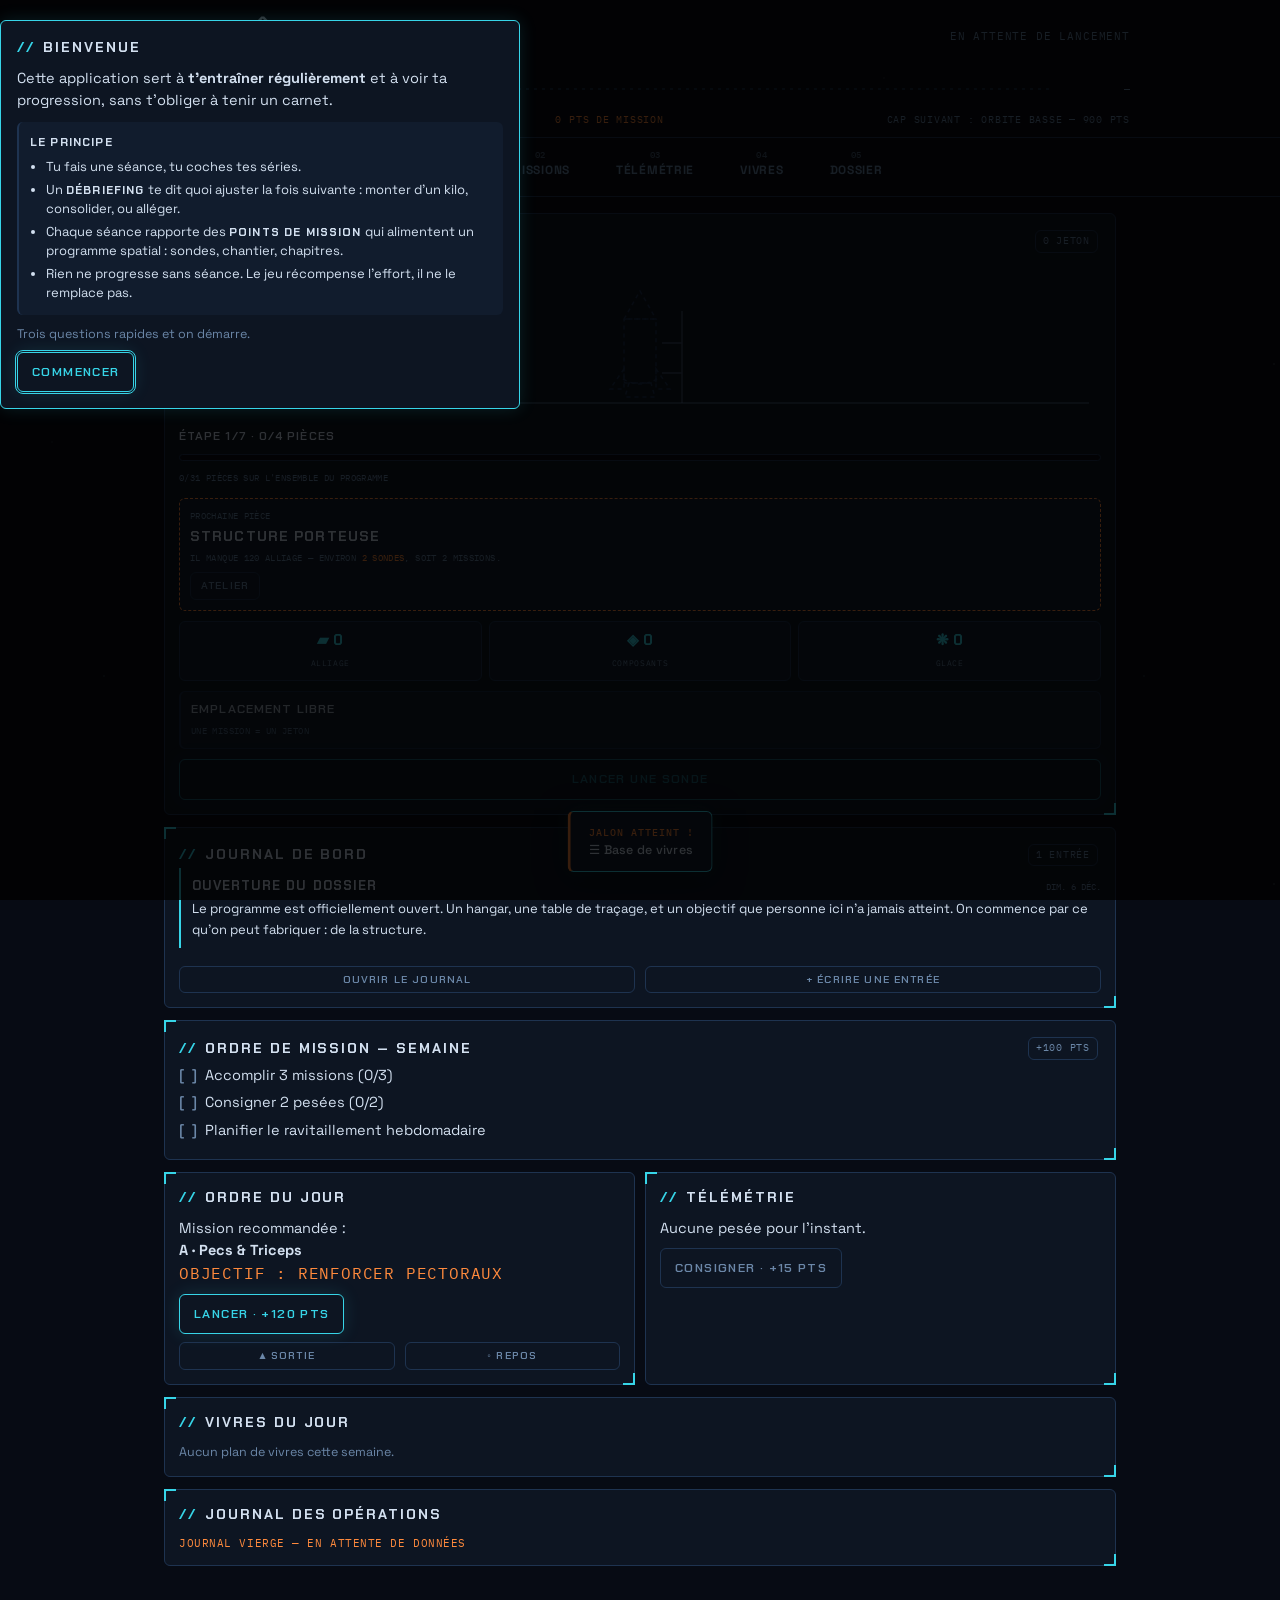
==== commit 7e7999ef: "V1.03" ====
--- a/index.html
+++ b/index.html
@@ -388,6 +388,13 @@
 }
 .toast.show{opacity:1}
 .toast .hand{color:var(--accent2);font-size:10px;letter-spacing:.1em}
+
+/* ---------- Aide ---------- */
+details summary b{font-family:var(--display);font-size:12.5px;text-transform:uppercase;letter-spacing:.08em;color:var(--ink)}
+details summary{padding:9px 0;border-top:1px solid var(--line)}
+.card details:first-of-type summary{border-top:none}
+p.aide{font-size:13px;line-height:1.6;color:var(--dim);padding:0 0 10px 2px;overflow-wrap:anywhere}
+p.aide b{color:var(--ink);font-weight:600}
 /* ============================================================
    ADAPTATIF — ajustements mobile et bureau.
    Toujours en dernier : ces règles doivent pouvoir écraser les autres.
@@ -428,7 +435,7 @@
     <div class="hd-title">Contrôle <span>Mission</span></div>
     <div class="hd-streak" id="hdStreak"></div>
   </div>
-  <div class="sysline">Opérateur <b>DEXYRAT</b> ▸ systèmes nominaux ▸ <span id="sysClock"></span></div>
+  <div class="sysline">Opérateur <b id="sysNom">—</b> ▸ systèmes nominaux ▸ <span id="sysClock"></span></div>
   <svg id="ascension" viewBox="0 0 980 38" preserveAspectRatio="none" aria-label="Sondes en vol" onclick="document.querySelector('[data-page=base]').click();window.scrollTo({top:0,behavior:'smooth'})"></svg>
   <div class="hd-alt"><span id="hdCamp"></span><span id="hdAlt"></span><span id="hdNext"></span></div>
 </header>
@@ -460,7 +467,7 @@
 <section class="page" id="page-seances">
   <div id="seanceEnCours"></div>
   <h2>Aptitude opérationnelle</h2>
-  <p class="muted" style="margin-bottom:8px">Niveaux d'aptitude de E (Novice) à ★SS (Légende). Le niveau monte avec le volume réel (séries cochées × reps × charge), bonus ×1,25 si la zone est retravaillée sous 7 jours.</p>
+  <p class="muted" style="margin-bottom:8px">Niveaux de E (Novice) à SS (Légende). Le niveau reflète ta <b>meilleure séance</b> sur la zone, pas le total accumulé : refaire la même séance le maintient, la dépasser le fait monter.</p>
   <div id="cotationGrid"></div>
   <h2>Ordres de mission</h2>
   <div id="listeSeances"></div>
@@ -555,6 +562,39 @@
 <section class="page" id="page-carnet">
   <h2>Insignes</h2>
   <div class="jalons" id="jalonsGrid"></div>
+  <h2>Comment ça marche</h2>
+  <div class="card">
+    <details><summary><b>Le principe général</b></summary>
+      <p class="aide">Tu fais une séance et tu coches tes séries. L'application en tire deux choses : des <b>consignes de progression</b> pour la fois suivante, et des <b>points de mission</b> qui alimentent un programme spatial. Rien n'avance sans séance — le jeu récompense l'effort, il ne le remplace jamais.</p></details>
+
+    <details><summary><b>Missions et séance en cours</b></summary>
+      <p class="aide">Le programme contient une ou plusieurs séances. « Partir » lance la séance : tu coches chaque série au fur et à mesure, tu ajustes la charge ou la bande si besoin. Une <b>mission libre</b> permet de composer une séance improvisée sans toucher au programme. Le mode <b>débutant</b> réduit tout à une seule séance répétée, ce qui est le meilleur choix les premiers mois.</p></details>
+
+    <details><summary><b>Le débriefing</b></summary>
+      <p class="aide">Il s'ouvre dès que tu valides une séance. Il calcule un <b>indice sur 100</b> (exécution des séries, progression du volume, records), et surtout donne un <b>ajustement par exercice</b> : augmenter, consolider, alléger. Il te demande aussi comment tu as ressenti la séance — si tu réponds « difficile », aucune augmentation ne sera proposée, même avec toutes les séries bouclées.</p></details>
+
+    <details><summary><b>Aptitude opérationnelle (rangs E → SS)</b></summary>
+      <p class="aide">Chaque zone musculaire a un rang qui reflète ta <b>meilleure séance</b> sur cette zone. Répéter la même séance maintient le rang ; le dépasser le fait monter. La zone la plus en retard est encadrée : c'est celle à privilégier.</p></details>
+
+    <details><summary><b>Points, secteurs et récupération</b></summary>
+      <p class="aide">Une mission vaut 120 points, une pesée 15, l'ordre de mission hebdomadaire 100. Les points font progresser ton <b>secteur</b>, de l'aire de lancement à l'espace profond. Après une séance, l'application recommande une journée de <b>récupération</b> : le muscle se reconstruit pendant le repos, pas pendant l'effort. Tu peux consigner un jour de repos — aucun point, mais ta série continue et les zones courbaturées sont prises en compte.</p></details>
+
+    <details><summary><b>Télémétrie</b></summary>
+      <p class="aide">Poids, masse grasse et masse musculaire, saisis à la main ou importés depuis un export CSV. La courbe affiche les pesées brutes en discret et la <b>tendance sur 7 jours</b> en couleur : c'est elle qui compte, les variations quotidiennes venant surtout de l'hydratation.</p></details>
+
+    <details><summary><b>Programme spatial</b></summary>
+      <p class="aide">Chaque mission donne un <b>jeton de lancement</b>. Un jeton envoie une sonde vers une cible ; elle voyage en temps réel et rapporte des matériaux à son retour. Ces matériaux servent à construire les pièces du programme, chapitre après chapitre, du lanceur jusqu'à la terraformation. Le <b>journal de bord</b> se remplit au fil des étapes, et tu peux y écrire tes propres entrées.</p></details>
+
+    <details><summary><b>Synchronisation et IA</b></summary>
+      <p class="aide">La synchronisation relie plusieurs appareils via un compte Supabase gratuit ; sans elle, tout reste sur l'appareil. L'IA est optionnelle et ajoute une analyse rédigée par-dessus le bilan technique — deux fournisseurs sont gratuits. Sans IA, les consignes chiffrées restent disponibles : c'est le bilan technique qui les porte.</p></details>
+
+    <details><summary><b>Où sont mes données ?</b></summary>
+      <p class="aide">Dans le navigateur de cet appareil, sous ce profil. Elles ne partent nulle part tant que la synchronisation n'est pas configurée. Pense à faire un <b>export JSON</b> de temps en temps : c'est ta seule sauvegarde vraiment indépendante.</p></details>
+  </div>
+
+  <h2>Profil</h2>
+  <div class="card" id="carteProfil"></div>
+
   <h2>Modules de l'application</h2>
   <div class="card">
     <p class="muted">Coupe ce que tu n'utilises pas. Rien n'est effacé : tes données restent et le module se réactive à tout moment.</p>
@@ -766,6 +806,14 @@
   </div>
 </dialog>
 
+<!-- Dialog bienvenue -->
+<dialog id="dlgBienvenue">
+  <h2>Bienvenue</h2>
+  <div id="dlgBienvenueBody"></div>
+  <div class="spacer"></div>
+  <button class="btn signal" id="bvSuivant" onclick="bienvenueSuivant()">Commencer</button>
+</dialog>
+
 <div class="toast" id="toast"></div>
 <script>
 "use strict";
@@ -789,6 +837,21 @@
 }
 
 /* ============ État & stockage ============ */
+/* ============ Profils ============
+   Chaque profil a son propre espace de stockage. Le premier garde la clé
+   historique "expedition" : les données existantes ne bougent pas. */
+function profilActif(){ return localStorage.getItem("expedition_actif")||"p1"; }
+function cleData(p){ p=p||profilActif(); return p==="p1"?"expedition":"expedition:"+p; }
+function cleSync(p){ p=p||profilActif(); return p==="p1"?"expedition_sync":"expedition_sync:"+p; }
+function listeProfils(){
+  try{
+    const l=JSON.parse(localStorage.getItem("expedition_profils")||"null");
+    if(Array.isArray(l)&&l.length) return l;
+  }catch(e){}
+  return [{id:"p1",nom:""}];
+}
+function setProfils(l){ localStorage.setItem("expedition_profils",JSON.stringify(l)); }
+
 function devId(){
   let d=localStorage.getItem("expedition_dev");
   if(!d){ d="d"+Math.random().toString(36).slice(2,10); localStorage.setItem("expedition_dev",d); }
@@ -814,12 +877,13 @@
   semaine: null,               // {debut, jours:[{d, slots:{petitdej,dej,diner,collation}}]}
   jalons: {},                  // id -> dateISO
   quete: null,                 // {semaine, done:{seances,pesees,plan}, reward}
+  profil: { nom:"", niveau:"debutant", objectif:"", materiel:"", contrainte:"" },
   settings: { prot: 130, apiKey: "", skin: "orbite", iaProvider: "gemini", iaModel: "", objSeances: 3, objPesees: 2, mmUnit: "pct", modules: { vivres: true, spatial: true } },
   activite: {},                // dateKey -> true (pour la streak)
 };
 let S;
 function load(){
-  try { S = Object.assign({}, DEFAULTS, JSON.parse(localStorage.getItem("expedition")||"{}")); }
+  try { S = Object.assign({}, DEFAULTS, JSON.parse(localStorage.getItem(cleData())||"{}")); }
   catch(e){ S = clone(DEFAULTS); }
   S.settings = Object.assign({}, DEFAULTS.settings, S.settings||{});
   if(!S.alt || !Object.keys(S.alt).length) S.alt = (S.altitude>0)?{[devId()]:S.altitude}:{};
@@ -828,12 +892,49 @@
   if(!S.recettes.length) seedRecettes();
   migrateZones();
   if(typeof migrerBandes==="function") migrerBandes();
+  migrerRecords();
+  migrerProfil();
+}
+// Le rang d'aptitude reposait autrefois sur le volume cumulé, ce qui le faisait
+// monter même sans progresser. On reconstruit la meilleure séance par zone à
+// partir des débriefings enregistrés ; à défaut, la prochaine séance fera foi.
+// Les anciennes sauvegardes n'avaient pas de profil : on y remet le contexte
+// qui était jusqu'ici codé en dur dans l'application.
+function migrerProfil(){
+  S.profil=Object.assign({nom:"",niveau:"debutant",objectif:"",materiel:"",contrainte:""},S.profil||{});
+  if(S._migProfil) return;
+  const dejaUtilisee=(S.histoSeances&&S.histoSeances.length)||S.altitude>0;
+  if(dejaUtilisee && !S.profil.nom){
+    S.profil={
+      nom:"Dexyrat", niveau:"debutant",
+      objectif:"Esthétique définie : abdos, biceps, pectoraux, fessiers",
+      materiel:"Haltères, bandes de résistance SmartWorkout, banc, roue abdominale, poignées de pompes, barre de traction",
+      contrainte:"Pied fragile : aucun exercice à impact (course, sauts, corde à sauter)"
+    };
+  }
+  S._migProfil=true;
+}
+function migrerRecords(){
+  if(S._migRec) return;
+  const best={};
+  for(const a of (S.analyses||[])){
+    const pz=(a.bilan&&a.bilan.parZone)||null;
+    if(!pz) continue;
+    for(const [z,v] of Object.entries(pz)){
+      const s=v/10;
+      if(!best[z]||s>best[z]) best[z]=s;
+    }
+  }
+  for(const [z,m] of Object.entries(S.muscles||{})){
+    if(m.record===undefined) m.record=Math.round((best[z]||0)*10)/10;
+  }
+  S._migRec=true;
 }
 function totalAlt(){ return Object.values(S.alt||{}).reduce((a,b)=>a+(+b||0),0); }
 let BOOT=true;
 function save(){
   if(!BOOT) S.stamp=Date.now();
-  localStorage.setItem("expedition", JSON.stringify(S));
+  localStorage.setItem(cleData(), JSON.stringify(S));
   if(typeof syncPlanifier==="function") syncPlanifier();
 }
 
@@ -1048,22 +1149,44 @@
   ["abdos","Abdos","ABD"],
   ["jambes","Jambes & Fessiers","JBS"],
 ];
+/* Le rang d'une zone reflète ta MEILLEURE séance sur cette zone, pas le total
+   accumulé : répéter la même séance maintient le rang, le dépasser le fait monter.
+   Score d'une séance pour une zone = Σ (séries faites × reps × charge) / 10,
+   réparti entre les zones travaillées par l'exercice. */
 const GRADES = [
   {pts:0,   g:"E",  nom:"Novice"},
-  {pts:40,  g:"D",  nom:"Apprenti"},
-  {pts:100, g:"C",  nom:"Confirmé"},
-  {pts:200, g:"B",  nom:"Aguerri"},
-  {pts:350, g:"A",  nom:"Élite"},
-  {pts:550, g:"S",  nom:"Maître"},
-  {pts:800, g:"SS", nom:"Légende"},
+  {pts:25,  g:"D",  nom:"Apprenti"},
+  {pts:45,  g:"C",  nom:"Confirmé"},
+  {pts:75,  g:"B",  nom:"Aguerri"},
+  {pts:115, g:"A",  nom:"Élite"},
+  {pts:165, g:"S",  nom:"Maître"},
+  {pts:230, g:"SS", nom:"Légende"},
 ];
-function gradeDe(pts){
+function gradeDe(score){
   let cur=GRADES[0], next=null;
   for(let i=0;i<GRADES.length;i++){
-    if(pts>=GRADES[i].pts) cur=GRADES[i];
+    if(score>=GRADES[i].pts) cur=GRADES[i];
     else { next=GRADES[i]; break; }
   }
   return {cur,next};
+}
+// Les exercices tenus en secondes (gainage) ne peuvent pas compter comme des
+// répétitions : 30 secondes de gainage ≈ 7 à 8 répétitions en charge de travail.
+function equivReps(e){
+  const sec=/seconde|gainage|planche|isom/i.test((e.nom||"")+" "+(e.note||""));
+  return sec ? (e.reps||0)/4 : (e.reps||0);
+}
+// score par zone pour une séance donnée
+function scoreZones(s, setsMap){
+  const z={};
+  for(const e of s.exos){
+    const done=(setsMap[e.id]||[]).filter(Boolean).length;
+    if(!done || !e.zones || !e.zones.length) continue;
+    const charge=e.poids>0?e.poids:8;          // poids du corps : équivalent forfaitaire
+    const v=done*equivReps(e)*charge/10;
+    for(const zone of e.zones) z[zone]=(z[zone]||0)+v/e.zones.length;
+  }
+  return z;
 }
 function inferZones(nom){
   const n=nom.toLowerCase();
@@ -1129,16 +1252,31 @@
 // pts = séries cochées × reps × charge équivalente / 40, répartis entre les zones de l'exo
 // charge équivalente : poids saisi, sinon 8 (poids du corps / bande)
 function crediterMuscles(s, setsMap){
-  const gains={};
-  for(const e of s.exos){
-    const done=(setsMap[e.id]||[]).filter(Boolean).length;
-    if(!done || !e.zones || !e.zones.length) continue;
-    const charge=e.poids>0?e.poids:8;
-    const pts=done*e.reps*charge/40;
-    for(const z of e.zones) gains[z]=(gains[z]||0)+pts/e.zones.length;
-  }
-  return appliquerGains(gains);
-}
+  const scores=scoreZones(s,setsMap);
+  const auj=todayKey();
+  const bonus=[];
+  for(const [z,v] of Object.entries(scores)){
+    const m=S.muscles[z]??={pts:0,last:null,n:0,record:0};
+    if(m.record===undefined) m.record=0;
+    const avant=gradeDe(m.record).cur.g;
+    if(v>m.record) m.record=Math.round(v*10)/10;   // seul un dépassement fait monter le rang
+    m.pts=Math.round((m.pts+v)*10)/10;             // volume cumulé, conservé à titre indicatif
+    if(m.last){
+      const jours=(new Date(auj)-new Date(m.last))/864e5;
+      if(jours>=1 && jours<=7) bonus.push(z);      // régularité : signalée, sans gonfler le rang
+    }
+    m.last=auj; m.n++;
+    const apres=gradeDe(m.record).cur.g;
+    if(apres!==avant){
+      const zl=ZONES.find(x=>x[0]===z);
+      const gr=GRADES.find(x=>x.g===apres);
+      setTimeout(()=>toast(`${zl[1]} passe au niveau ${apres} — ${gr.nom}`,"Aptitude relevée"),2200);
+    }
+  }
+  save();
+  return bonus;
+}
+
 // Applique un dictionnaire {zone: points} avec bonus de régularité
 function appliquerGains(gains){
   const auj=todayKey();
@@ -1165,7 +1303,7 @@
 function zoneFaible(){
   let min=null;
   for(const [id] of ZONES){
-    const p=S.muscles[id]?.pts||0;
+    const p=S.muscles[id]?.record||0;
     if(min===null || p<min.p) min={id,p};
   }
   return min?.id;
@@ -1205,9 +1343,10 @@
   const faible=zoneFaible();
   const idxOf=g=>GRADES.findIndex(x=>x.g===g.g);
   w.innerHTML=ZONES.map(([id,label,ico])=>{
-    const m=S.muscles[id]||{pts:0,last:null,n:0};
-    const {cur,next}=gradeDe(m.pts);
-    const pct=next?Math.min(100,Math.round((m.pts-cur.pts)/(next.pts-cur.pts)*100)):100;
+    const m=S.muscles[id]||{pts:0,last:null,n:0,record:0};
+    const rec=m.record||0;
+    const {cur,next}=gradeDe(rec);
+    const pct=next?Math.min(100,Math.round((rec-cur.pts)/(next.pts-cur.pts)*100)):100;
     const dernier=m.last?fmtDate(m.last):"jamais";
     const ri=idxOf(cur);
     const rc=ri>=5?"var(--signal)":ri>=4?"var(--signal-deep)":ri>=2?"var(--foret)":"var(--sapin)";
@@ -1215,7 +1354,7 @@
       <div class="cote-head"><span><span class="zcode">[${ico}]</span>${label}</span>
         <span class="cote-grade" style="color:${rc}">${cur.g==="SS"?"★":""}${cur.g}<small class="cote-titre">${cur.nom}</small></span></div>
       <div class="cote-bar"><i style="width:${pct}%"></i></div>
-      <div class="cote-meta">${next?`${Math.round(m.pts)} / ${next.pts} pts vers niv. ${next.g}`:`${Math.round(m.pts)} pts — niveau max`} · ${m.n} mission${m.n>1?"s":""} · dernier : ${dernier}</div>
+      <div class="cote-meta">${next?`meilleure séance ${Math.round(rec)} · ${next.pts} pour le niv. ${next.g}`:`meilleure séance ${Math.round(rec)} — niveau max`} · ${m.n} mission${m.n>1?"s":""} · dernier : ${dernier}</div>
       ${id===faible?`<div class="hand" style="font-size:16px">▶ zone prioritaire cette semaine</div>`:""}
     </div>`;
   }).join("");
@@ -1708,10 +1847,11 @@
     const arr=setsMap[e.id]||[];
     const done=arr.filter(Boolean).length, prevu=arr.length;
     const charge=+e.poids||0;
-    const v=done*e.reps*charge;
+    const rr=(typeof equivReps==="function")?equivReps(e):e.reps;
+    const v=done*rr*charge;
     vol+=v; setsFaits+=done; setsPrevus+=prevu;
     const zs=e.zones||[];
-    for(const z of zs) parZone[z]=(parZone[z]||0)+(done*e.reps*(charge||8))/zs.length;
+    for(const z of zs) parZone[z]=(parZone[z]||0)+(done*rr*(charge||8))/zs.length;
     exos.push({nom:e.nom,done,prevu,reps:e.reps,poids:charge,vol:v,zones:zs,
                mode:e.mode||"kg", bande:e.bande||null,
                dejaComplet:exoPrecedentComplet(s.nom,e.nom),
@@ -1926,6 +2066,7 @@
   const an=(S.analyses||[]).find(a=>a.id===id); if(!an) return;
   if(!iaPrete()){ toast("Aucune IA configurée (onglet Dossier)"); return; }
   const box=$("#dbgIA"); if(box) box.innerHTML=`<p class="muted">Analyse en cours…</p>`;
+  if(typeof iaProgres!=="undefined") iaProgres=t=>{ if(box) box.innerHTML=`<p class="muted">${esc(t)}</p>`; };
   try{
     const histo=(S.analyses||[]).filter(a=>a.nom===an.nom&&a.id!==an.id).slice(0,4)
       .map(a=>({date:a.d,indice:a.indice,volume:a.bilan.vol,execution:`${a.bilan.setsFaits}/${a.bilan.setsPrevus}`}));
@@ -1947,14 +2088,7 @@
     const joursDepuis=derniere?Math.round((new Date(todayKey())-new Date(derniere.d))/864e5):null;
 
     const payload={
-      profil:{
-        niveau:"grand débutant — premières semaines d'entraînement, aucune base de force",
-        anciennete_missions:(typeof nbMissions==="function")?nbMissions():0,
-        objectif:"esthétique définie (abdos, biceps, pectoraux, fessiers), pas de volume maximal",
-        frequence_visee:`${(S.settings&&S.settings.objSeances)||3} séances par semaine, 30 à 40 min, souvent au réveil`,
-        materiel:["haltères","bandes de résistance SmartWorkout","banc","roue abdominale","poignées de pompes","barre de traction"],
-        contrainte:"pied fragile : aucun exercice à impact (ni course, ni corde à sauter, ni sauts)"
-      },
+      profil:(typeof profilPourIA==="function")?profilPourIA():{niveau:"débutant"},
       charges_utilisees:an.bilan.exos.map(e=>({
         exercice:e.nom, series:`${e.done}/${e.prevu}`, reps:e.reps,
         type:e.mode==="bande"?"élastique":"charge libre",
@@ -1980,15 +2114,15 @@
 DONNÉES : ${JSON.stringify(payload)}
 
 Contraintes de réponse :
-- Il s'agit d'un GRAND DÉBUTANT. Priorité absolue : régularité, technique et plaisir, avant la charge. Ne propose jamais d'ajouter des exercices ou des séries à ce stade.
+- Adapte-toi au niveau indiqué dans "profil". Si c'est un grand débutant : priorité absolue à la régularité, la technique et le plaisir, avant la charge, et n'ajoute jamais d'exercices ni de séries.
+- Respecte strictement la contrainte ou blessure indiquée dans "profil" : ne propose aucun mouvement qui la solliciterait.
+- N'utilise que le matériel listé dans "profil".
 - Progression très graduelle : au maximum +1 kg sur les petits mouvements (curl, élévations), +2 kg sur les gros, et seulement si toutes les séries ont été bouclées sans difficulté.
 - Pour les exercices à l'élastique, la progression se fait en passant à la bande immédiatement supérieure de la liste "bandes_disponibles", ou en ajoutant des répétitions, jamais en kilos. Nomme la bande précise à utiliser.
 - Prends en compte les charges réellement utilisées (champ "charges_utilisees") et commente-les concrètement.
 - Prends en compte les journées de repos et les courbatures signalées (champ "recuperation") : si des zones étaient douloureuses récemment, recommande explicitement la prudence sur ces zones. Ne culpabilise JAMAIS le repos : c'est une bonne décision d'entraînement.
 - Si la reprise suit plusieurs jours d'arrêt, conseille de reprendre à 60-70 % des charges.
 - Commente l'échauffement s'il n'a pas été fait.
-- Ne propose JAMAIS d'exercice à impact (course, sauts, corde à sauter).
-- Utilise uniquement le matériel listé.
 - Aucun conseil médical ni nutritionnel chiffré.
 - Sois concret et chiffré, mais bienveillant : 3 ajustements maximum.
 - Ne propose une augmentation que si l'exercice a été bouclé intégralement ET que le ressenti n'est pas 'dur'. Sinon, recommande de refaire la même chose pour consolider.
@@ -2005,10 +2139,12 @@
  "recuperation":"une phrase sur le repos avant la prochaine séance",
  "prochaine":"quelle séance viser ensuite et pourquoi"}`;
     an.ia=await appelIAJson(prompt,1600);
+    if(typeof iaProgres!=="undefined") iaProgres=null;
     save();
     if(box) box.innerHTML=renderIA(an.ia);
     renderAnalyses();
   }catch(e){
+    if(typeof iaProgres!=="undefined") iaProgres=null;
     if(box) box.innerHTML=`<p class="muted">Analyse indisponible : ${esc(e.message)}. Le bilan technique ci-dessus reste valable, et c&rsquo;est lui qui porte les consignes chiffrées.</p>
       <button class="btn ghost small" onclick="lancerAnalyseIA('${id}')">Réessayer</button>`;
   }
@@ -2461,7 +2597,7 @@
 }
 async function genSemaineIA(key){
   const base=S.recettes.map(x=>({id:x.id,nom:x.nom,type:x.type,kcal:x.kcal,prot:x.prot}));
-  const prompt=`Tu es un nutritionniste sportif. Compose un plan de repas de 7 jours (lundi à dimanche) pour un homme en prise de muscle légère : surplus calorique modéré (~2700-2900 kcal/j), objectif ${S.settings.prot} g de protéines/jour, cuisine française simple et économique.
+  const prompt=`Tu es un nutritionniste sportif. Compose un plan de repas de 7 jours (lundi à dimanche) adapté à ce profil : ${JSON.stringify((typeof profilPourIA==="function")?profilPourIA():{})}. Objectif ${S.settings.prot} g de protéines/jour, cuisine française simple et économique.
 Base de recettes disponible (à privilégier, réutilise leurs "id") : ${JSON.stringify(base)}
 Créneaux par jour : petitdej, dej, collation, diner.
 Tu peux proposer au maximum 4 nouvelles recettes si la base manque de variété. Chaque nouvelle recette doit avoir : nom, type, kcal, prot, ing (liste de {q, u, n} avec q=quantité numérique, u=unité (g/ml ou vide), n=nom d'ingrédient).
@@ -3218,6 +3354,12 @@
    modele:"claude-sonnet-4-6", lien:"console.anthropic.com",
    note:"Quelques centimes par analyse. Crédit initial de 5 $ minimum."},
 ];
+// modèles de repli tentés si le modèle principal est saturé ou introuvable
+const IA_SECOURS={
+  gemini:["gemini-2.5-flash","gemini-2.5-flash-lite","gemini-2.0-flash"],
+  openrouter:["openrouter/free"],
+  anthropic:["claude-sonnet-4-6"],
+};
 function iaFournisseur(){
   const id=(S.settings&&S.settings.iaProvider)||"gemini";
   return IA_FOURNISSEURS.find(f=>f.id===id)||IA_FOURNISSEURS[0];
@@ -3229,45 +3371,90 @@
 function iaPrete(){ return !!((S.settings&&S.settings.apiKey||"").trim()); }
 
 /* --- appel unifié : renvoie du texte brut --- */
+const IA_ATTENTES=[1500,4000,9000];          // attente croissante entre deux essais
+const IA_REPRENDRE=[429,500,502,503,504];    // codes qui méritent un nouvel essai
+let iaProgres=null;                          // callback facultatif pour informer l'utilisateur
+const iaPause=ms=>new Promise(r=>setTimeout(r,ms));
+
+function requeteIA(f, modele, prompt, mt, key){
+  if(f.id==="gemini") return {
+    url:`https://generativelanguage.googleapis.com/v1beta/models/${encodeURIComponent(modele)}:generateContent`,
+    opts:{method:"POST",headers:{"Content-Type":"application/json","x-goog-api-key":key},
+      body:JSON.stringify({contents:[{parts:[{text:prompt}]}],generationConfig:{maxOutputTokens:mt,temperature:0.7}})},
+    lire:d=>{ const c=d.candidates&&d.candidates[0];
+      return ((c&&c.content&&c.content.parts)||[]).map(x=>x.text||"").join(""); }
+  };
+  if(f.id==="openrouter") return {
+    url:"https://openrouter.ai/api/v1/chat/completions",
+    opts:{method:"POST",headers:{"Content-Type":"application/json","Authorization":"Bearer "+key},
+      body:JSON.stringify({model:modele,max_tokens:mt,messages:[{role:"user",content:prompt}]})},
+    lire:d=>(d.choices&&d.choices[0]&&d.choices[0].message&&d.choices[0].message.content)||""
+  };
+  return {
+    url:"https://api.anthropic.com/v1/messages",
+    opts:{method:"POST",headers:{"Content-Type":"application/json","x-api-key":key,
+      "anthropic-version":"2023-06-01","anthropic-dangerous-direct-browser-access":"true"},
+      body:JSON.stringify({model:modele,max_tokens:mt,messages:[{role:"user",content:prompt}]})},
+    lire:d=>(d.content||[]).map(c=>c.text||"").join("")
+  };
+}
+
+// un modèle, avec reprises automatiques si le service est saturé
+async function essayerModele(f, modele, prompt, mt, key){
+  const q=requeteIA(f,modele,prompt,mt,key);
+  let statut=0;
+  for(let i=0;i<=IA_ATTENTES.length;i++){
+    let r=null;
+    try{ r=await fetch(q.url,q.opts); }
+    catch(e){ statut=0; }
+    if(r){
+      if(r.ok) return q.lire(await r.json());
+      statut=r.status;
+      if(!IA_REPRENDRE.includes(statut)) break;   // erreur définitive : inutile d'insister
+    }
+    if(i===IA_ATTENTES.length) break;
+    let attente=IA_ATTENTES[i];
+    const ra=r&&r.headers?parseInt(r.headers.get("retry-after")||"",10):NaN;
+    if(ra>0) attente=ra*1000;
+    attente+=Math.round(Math.random()*700);      // décalage aléatoire : évite que tout le monde réessaie en même temps
+    if(iaProgres) iaProgres(`${f.nom} saturé — nouvel essai dans ${Math.round(attente/1000)} s…`);
+    await iaPause(attente);
+  }
+  const e=new Error(msgErr(f.nom,statut));
+  e.statut=statut;
+  throw e;
+}
+
 async function appelIA(prompt, maxTokens){
   const f=iaFournisseur(), modele=iaModele();
   const key=(S.settings.apiKey||"").trim();
   const mt=maxTokens||1600;
   if(!key) throw new Error("clé absente");
-
-  if(f.id==="gemini"){
-    const url=`https://generativelanguage.googleapis.com/v1beta/models/${encodeURIComponent(modele)}:generateContent`;
-    const r=await fetch(url,{method:"POST",
-      headers:{"Content-Type":"application/json","x-goog-api-key":key},
-      body:JSON.stringify({contents:[{parts:[{text:prompt}]}],
-        generationConfig:{maxOutputTokens:mt,temperature:0.7}})});
-    if(!r.ok) throw new Error(msgErr("Gemini",r.status));
-    const d=await r.json();
-    const c=d.candidates&&d.candidates[0];
-    return ((c&&c.content&&c.content.parts)||[]).map(x=>x.text||"").join("");
-  }
-
-  if(f.id==="openrouter"){
-    const r=await fetch("https://openrouter.ai/api/v1/chat/completions",{method:"POST",
-      headers:{"Content-Type":"application/json","Authorization":"Bearer "+key},
-      body:JSON.stringify({model:modele,max_tokens:mt,messages:[{role:"user",content:prompt}]})});
-    if(!r.ok) throw new Error(msgErr("OpenRouter",r.status));
-    const d=await r.json();
-    return (d.choices&&d.choices[0]&&d.choices[0].message&&d.choices[0].message.content)||"";
-  }
-
-  const r=await fetch("https://api.anthropic.com/v1/messages",{method:"POST",
-    headers:{"Content-Type":"application/json","x-api-key":key,
-      "anthropic-version":"2023-06-01","anthropic-dangerous-direct-browser-access":"true"},
-    body:JSON.stringify({model:modele,max_tokens:mt,messages:[{role:"user",content:prompt}]})});
-  if(!r.ok) throw new Error(msgErr("Claude",r.status));
-  const d=await r.json();
-  return (d.content||[]).map(c=>c.text||"").join("");
+  try{
+    return await essayerModele(f,modele,prompt,mt,key);
+  }catch(e){
+    // saturation persistante ou modèle inconnu : on tente un modèle de repli
+    if(e.statut===503||e.statut===404||e.statut===500){
+      const secours=(IA_SECOURS[f.id]||[]).filter(m=>m!==modele);
+      for(const m of secours){
+        if(iaProgres) iaProgres(`Bascule sur le modèle de secours ${m}…`);
+        try{
+          const t=await essayerModele(f,m,prompt,mt,key);
+          if(iaProgres) iaProgres(`Réponse obtenue avec ${m}.`);
+          return t;
+        }catch(e2){ /* on passe au suivant */ }
+      }
+    }
+    throw e;
+  }
 }
 function msgErr(nom,code){
+  if(!code)          return nom+" : pas de réponse (réseau ou navigateur)";
   if(code===401||code===403) return nom+" : clé refusée";
-  if(code===429) return nom+" : quota atteint, réessaie plus tard";
-  if(code===404) return nom+" : modèle introuvable";
+  if(code===429)     return nom+" : quota atteint, réessaie dans quelques minutes";
+  if(code===404)     return nom+" : modèle introuvable — vérifie son nom dans le Dossier";
+  if(code===503)     return nom+" : modèle saturé côté serveur. Rien à voir avec ta clé — réessaie dans un instant";
+  if(code>=500)      return nom+" : panne temporaire du service ("+code+")";
   return nom+" : erreur "+code;
 }
 /* --- appel attendant du JSON, tolérant aux réponses mal formées --- */
@@ -3307,7 +3494,8 @@
     <input id="setModele" placeholder="${esc(f.modele)}" value="${esc(S.settings.iaModel||"")}"></label>
   <div class="row">
     <button class="btn" id="iaSave">Enregistrer</button>
-    <button class="btn signal" id="iaTest">Tester la connexion</button>
+    <button class="btn signal" id="iaTest">Tester</button>
+    ${f.id==="gemini"?`<button class="btn ghost" id="iaListe">Modèles disponibles</button>`:""}
   </div>
   <p class="muted" id="iaEtat" style="margin-top:8px">${iaPrete()?"Clé enregistrée.":"Aucune clé : le bilan technique des séances reste disponible sans IA."}</p>`;
   w.querySelectorAll("[data-ia]").forEach(b=>b.onclick=()=>{
@@ -3320,15 +3508,36 @@
     S.settings.iaModel=$("#setModele").value.trim();
     save(); toast("Réglages IA enregistrés"); renderIAConfig();
   };
+  if($("#iaListe")) $("#iaListe").onclick=async ()=>{
+    const e=$("#iaEtat");
+    const key=$("#setApiKey").value.trim();
+    if(!key){ e.textContent="Renseigne d'abord ta clé."; return; }
+    e.textContent="Interrogation de Google…";
+    try{
+      const r=await fetch("https://generativelanguage.googleapis.com/v1beta/models",{headers:{"x-goog-api-key":key}});
+      if(!r.ok) throw new Error(msgErr("Gemini",r.status));
+      const d=await r.json();
+      const noms=(d.models||[])
+        .filter(m=>(m.supportedGenerationMethods||[]).includes("generateContent"))
+        .map(m=>String(m.name||"").replace("models/",""))
+        .filter(n=>/flash|lite/i.test(n))
+        .slice(0,10);
+      e.innerHTML=noms.length
+        ? "Modèles utilisables : "+noms.map(n=>`<b>${esc(n)}</b>`).join(", ")+". Copie celui que tu veux dans le champ Modèle."
+        : "Aucun modèle listé.";
+    }catch(err){ e.textContent="Échec — "+err.message; }
+  };
   $("#iaTest").onclick=async ()=>{
     S.settings.apiKey=$("#setApiKey").value.trim();
     S.settings.iaModel=$("#setModele").value.trim();
     save();
     const e=$("#iaEtat"); e.textContent="Test en cours…";
+    iaProgres=t=>{ e.textContent=t; };
     try{
       const t=await appelIA("Réponds exactement : OK",30);
       e.textContent=t.trim()?`Connexion réussie avec ${iaFournisseur().nom} (${iaModele()}).`:"Réponse vide — vérifie le modèle.";
     }catch(err){ e.textContent="Échec — "+err.message; }
+    iaProgres=null;
   };
 }
 "use strict";
@@ -3338,8 +3547,8 @@
 /* ============ Synchronisation Supabase ============ */
 const SYNC={busy:false,timer:null,dernier:null};
 
-function syncCfg(){ try{ return JSON.parse(localStorage.getItem("expedition_sync")||"{}"); }catch(e){ return {}; } }
-function setSyncCfg(c){ localStorage.setItem("expedition_sync",JSON.stringify(c)); }
+function syncCfg(){ try{ return JSON.parse(localStorage.getItem(cleSync())||"{}"); }catch(e){ return {}; } }
+function setSyncCfg(c){ localStorage.setItem(cleSync(),JSON.stringify(c)); }
 function syncActif(){ const c=syncCfg(); return !!(c.url&&c.key&&c.espace); }
 function syncHeaders(c,extra){
   return Object.assign({apikey:c.key,Authorization:"Bearer "+c.key},extra||{});
@@ -3414,6 +3623,7 @@
     const a=(R.muscles||{})[z]||{pts:0,n:0,last:null}, b=(L.muscles||{})[z]||{pts:0,n:0,last:null};
     out.muscles[z]={
       pts:Math.max(a.pts||0,b.pts||0),
+      record:Math.max(a.record||0,b.record||0),
       n:Math.max(a.n||0,b.n||0),
       last:[a.last,b.last].filter(Boolean).sort().pop()||null
     };
@@ -3526,6 +3736,7 @@
     };
   }
 
+  out.profil=L.profil||R.profil;
   out.enCours=L.enCours;                       // la séance en cours reste locale
   out.stamp=Math.max(L.stamp||0,R.stamp||0);
   return out;
@@ -3543,7 +3754,7 @@
   if(SYNC.busy) return;
   SYNC.busy=true; syncEtat("Synchronisation en cours…");
   // filet de sécurité local avant toute fusion
-  try{ localStorage.setItem("expedition_backup",JSON.stringify(S)); }catch(e){}
+  try{ localStorage.setItem("expedition_backup:"+profilActif(),JSON.stringify(S)); }catch(e){}
   try{
     const distant=await syncPull();
     let annulees=0;
@@ -3551,7 +3762,7 @@
       S=fusion(S,distant);
       S.altitude=totalAlt();
       if(S.jeu&&S.jeu._annulees){ annulees=S.jeu._annulees; delete S.jeu._annulees; }
-      localStorage.setItem("expedition",JSON.stringify(S));
+      localStorage.setItem(cleData(),JSON.stringify(S));
     }
     await syncPush(pourEnvoi(S));
     SYNC.dernier=new Date();
@@ -3626,6 +3837,188 @@
 }
 "use strict";
 /* ============================================================
+   PROFILS — plusieurs personnes sur le même appareil, fiche
+   personnelle utilisée par l'application et par l'IA
+   ============================================================ */
+
+const NIVEAUX=[
+  {id:"debutant",     nom:"Débutant",     ds:"je commence ou je reprends après une longue pause"},
+  {id:"intermediaire",nom:"Intermédiaire",ds:"je m'entraîne régulièrement depuis plusieurs mois"},
+  {id:"confirme",     nom:"Confirmé",     ds:"plusieurs années de pratique"},
+];
+function nomNiveau(id){ const n=NIVEAUX.find(x=>x.id===id); return n?n.nom:"Débutant"; }
+function nomProfil(){ return (S.profil&&S.profil.nom)||"—"; }
+
+/* --- description envoyée à l'IA : plus rien n'est codé en dur --- */
+function profilPourIA(){
+  const p=S.profil||{};
+  const n=NIVEAUX.find(x=>x.id===p.niveau)||NIVEAUX[0];
+  return {
+    niveau: p.niveau==="debutant"
+      ? "grand débutant — premières semaines d'entraînement, aucune base de force"
+      : n.nom+" — "+n.ds,
+    anciennete_missions:(typeof nbMissions==="function")?nbMissions():0,
+    objectif: p.objectif || "non précisé",
+    frequence_visee: `${(S.settings&&S.settings.objSeances)||3} séances par semaine`,
+    materiel: p.materiel || "non précisé",
+    contrainte: p.contrainte || "aucune contrainte signalée",
+  };
+}
+
+/* ============ Changement de profil ============ */
+function basculerProfil(id){
+  if(id===profilActif()) return;
+  localStorage.setItem("expedition_actif",id);
+  location.reload();
+}
+function creerProfil(nom){
+  const l=listeProfils();
+  const id="p"+Math.random().toString(36).slice(2,8);
+  l.push({id,nom:nom||"Nouveau profil"});
+  setProfils(l);
+  localStorage.setItem("expedition_actif",id);
+  location.reload();
+}
+function supprimerProfil(id){
+  const l=listeProfils();
+  if(l.length<2){ toast("Il faut au moins un profil"); return; }
+  const p=l.find(x=>x.id===id); if(!p) return;
+  if(!confirm(`Supprimer le profil « ${p.nom||id} » et toutes ses données ?\n\nCette action est définitive.`)) return;
+  localStorage.removeItem(cleData(id));
+  localStorage.removeItem(cleSync(id));
+  localStorage.removeItem("expedition_backup:"+id);
+  const reste=l.filter(x=>x.id!==id);
+  setProfils(reste);
+  if(profilActif()===id) localStorage.setItem("expedition_actif",reste[0].id);
+  location.reload();
+}
+function majNomProfil(nom){
+  const l=listeProfils(), id=profilActif();
+  const p=l.find(x=>x.id===id);
+  if(p){ p.nom=nom; setProfils(l); }
+}
+
+/* ============ Fiche et sélecteur (onglet Dossier) ============ */
+function renderProfil(){
+  const w=$("#carteProfil"); if(!w) return;
+  const p=S.profil||{};
+  const l=listeProfils(), actif=profilActif();
+  w.innerHTML=`
+  <label class="fld">Nom ou pseudo<input id="pfNom" value="${esc(p.nom||"")}" placeholder="ton prénom"></label>
+  <label class="fld" style="margin-bottom:6px">Niveau</label>
+  <div class="pickrow col">${NIVEAUX.map(n=>
+    `<button class="pick wide ${p.niveau===n.id?"on":""}" data-niv="${n.id}"><b>${n.nom}</b><span>${n.ds}</span></button>`).join("")}</div>
+  <div class="spacer"></div>
+  <label class="fld">Objectif<input id="pfObj" value="${esc(p.objectif||"")}" placeholder="ex : prendre du muscle, perdre du gras, être plus endurant"></label>
+  <label class="fld">Matériel disponible<input id="pfMat" value="${esc(p.materiel||"")}" placeholder="ex : haltères, élastiques, banc, barre de traction"></label>
+  <label class="fld">Contrainte ou blessure <span class="muted">(important)</span>
+    <input id="pfCon" value="${esc(p.contrainte||"")}" placeholder="ex : genou fragile, pas de sauts"></label>
+  <div class="row"><button class="btn" id="pfSave">Enregistrer</button></div>
+  <p class="cote-meta" style="margin-top:8px">Ces informations restent sur ton appareil. Elles servent à personnaliser les conseils et sont transmises à l'IA si tu l'actives.</p>
+
+  <h3 class="dbg-h" style="margin-top:18px">Profils sur cet appareil</h3>
+  <p class="muted">Chaque profil a ses propres séances, sa télémétrie et sa synchronisation. Pratique pour faire essayer l'application à quelqu'un sans mélanger vos données.</p>
+  <div class="spacer"></div>
+  ${l.map(x=>`<div class="mod-tog">
+      <div><b>${esc(x.nom||"Sans nom")}${x.id===actif?" · actif":""}</b><span>${x.id===actif?"profil en cours":"basculer pour l'utiliser"}</span></div>
+      <div style="display:flex;gap:6px">
+        ${x.id===actif?"":`<button class="btn small" data-bascule="${x.id}">Ouvrir</button>`}
+        ${l.length>1?`<button class="btn small danger" data-suppr="${x.id}">✕</button>`:""}
+      </div></div>`).join("")}
+  <div class="spacer"></div>
+  <button class="btn ghost small" id="pfNew">+ Nouveau profil</button>`;
+
+  w.querySelectorAll("[data-niv]").forEach(b=>b.onclick=()=>{
+    S.profil.niveau=b.dataset.niv; save(); renderProfil();
+  });
+  $("#pfSave").onclick=()=>{
+    S.profil.nom=$("#pfNom").value.trim();
+    S.profil.objectif=$("#pfObj").value.trim();
+    S.profil.materiel=$("#pfMat").value.trim();
+    S.profil.contrainte=$("#pfCon").value.trim();
+    majNomProfil(S.profil.nom);
+    save(); majEnteteProfil(); renderProfil();
+    toast("Profil enregistré");
+  };
+  w.querySelectorAll("[data-bascule]").forEach(b=>b.onclick=()=>basculerProfil(b.dataset.bascule));
+  w.querySelectorAll("[data-suppr]").forEach(b=>b.onclick=()=>supprimerProfil(b.dataset.suppr));
+  $("#pfNew").onclick=()=>{
+    const n=prompt("Nom du nouveau profil ?");
+    if(n!==null) creerProfil(n.trim());
+  };
+}
+function majEnteteProfil(){
+  const e=$("#sysNom");
+  if(e) e.textContent=(S.profil&&S.profil.nom)?S.profil.nom.toUpperCase():"INVITÉ";
+}
+
+/* ============ Accueil au premier lancement ============ */
+let bienvenueEtape=0;
+function besoinBienvenue(){
+  return !(S.profil&&S.profil.nom) && !(S.histoSeances&&S.histoSeances.length);
+}
+function ouvrirBienvenue(){
+  bienvenueEtape=0;
+  renderBienvenue();
+  $("#dlgBienvenue").showModal();
+}
+function renderBienvenue(){
+  const w=$("#dlgBienvenueBody");
+  const p=S.profil||{};
+  if(bienvenueEtape===0){
+    w.innerHTML=`
+      <p>Cette application sert à <b>t'entraîner régulièrement</b> et à voir ta progression, sans t'obliger à tenir un carnet.</p>
+      <div class="dbg-list"><b>Le principe</b><ul>
+        <li>Tu fais une séance, tu coches tes séries.</li>
+        <li>Un <b>débriefing</b> te dit quoi ajuster la fois suivante : monter d'un kilo, consolider, ou alléger.</li>
+        <li>Chaque séance rapporte des <b>points de mission</b> qui alimentent un programme spatial : sondes, chantier, chapitres.</li>
+        <li>Rien ne progresse sans séance. Le jeu récompense l'effort, il ne le remplace pas.</li>
+      </ul></div>
+      <p class="muted">Trois questions rapides et on démarre.</p>`;
+    $("#bvSuivant").textContent="Commencer";
+  } else if(bienvenueEtape===1){
+    w.innerHTML=`
+      <label class="fld">Comment veux-tu qu'on t'appelle ?<input id="bvNom" value="${esc(p.nom||"")}" placeholder="prénom ou pseudo"></label>
+      <label class="fld" style="margin:14px 0 6px">Ton niveau</label>
+      <div class="pickrow col">${NIVEAUX.map(n=>
+        `<button class="pick wide ${p.niveau===n.id?"on":""}" data-bvniv="${n.id}"><b>${n.nom}</b><span>${n.ds}</span></button>`).join("")}</div>`;
+    w.querySelectorAll("[data-bvniv]").forEach(b=>b.onclick=()=>{
+      S.profil.nom=$("#bvNom").value.trim();
+      S.profil.niveau=b.dataset.bvniv;
+      renderBienvenue();
+    });
+    $("#bvSuivant").textContent="Suivant";
+  } else {
+    w.innerHTML=`
+      <label class="fld">Ton objectif<input id="bvObj" value="${esc(p.objectif||"")}" placeholder="ex : prendre du muscle, me remettre en forme"></label>
+      <label class="fld">Matériel dont tu disposes<input id="bvMat" value="${esc(p.materiel||"")}" placeholder="ex : haltères, élastiques, banc — ou rien du tout"></label>
+      <label class="fld">Une blessure ou une contrainte ? <span class="muted">(facultatif mais utile)</span>
+        <input id="bvCon" value="${esc(p.contrainte||"")}" placeholder="ex : genou fragile, pas de sauts"></label>
+      <p class="cote-meta">Tout est modifiable plus tard dans l'onglet Dossier.</p>`;
+    $("#bvSuivant").textContent="C'est parti";
+  }
+}
+function bienvenueSuivant(){
+  if(bienvenueEtape===1){
+    const n=$("#bvNom"); if(n) S.profil.nom=n.value.trim();
+  }
+  if(bienvenueEtape===2){
+    const o=$("#bvObj"), m=$("#bvMat"), c=$("#bvCon");
+    if(o) S.profil.objectif=o.value.trim();
+    if(m) S.profil.materiel=m.value.trim();
+    if(c) S.profil.contrainte=c.value.trim();
+    if(!S.profil.nom) S.profil.nom="Opérateur";
+    majNomProfil(S.profil.nom);
+    save(); majEnteteProfil(); renderProfil(); renderBase();
+    $("#dlgBienvenue").close();
+    toast("Bienvenue "+S.profil.nom+" — commence par une mission","Profil créé");
+    return;
+  }
+  bienvenueEtape++;
+  renderBienvenue();
+}
+"use strict";
+/* ============================================================
    DÉMARRAGE — tableau de bord, réglages, modules, lancement
    ============================================================ */
 /* ============ Quête hebdo : vérification & récompense ============ */
@@ -3762,6 +4155,8 @@
   renderSkinPicker();
   if(typeof renderModules==="function") renderModules();
   if(typeof renderIAConfig==="function") renderIAConfig();
+  if(typeof renderProfil==="function") renderProfil();
+  if(typeof majEnteteProfil==="function") majEnteteProfil();
   $("#setProt").value=S.settings.prot;
   if($("#setObjS")) $("#setObjS").value=S.settings.objSeances||3;
   if($("#setObjP")) $("#setObjP").value=S.settings.objPesees||2;
@@ -3795,7 +4190,8 @@
 });
 $("#btnReset").onclick=()=>{
   if(confirm("Tout effacer et repartir de l'aire de lancement ? (pense à exporter avant)")&&confirm("Vraiment sûr ? C'est définitif.")){
-    localStorage.removeItem("expedition"); load(); boot();
+    localStorage.removeItem(cleData()); load(); boot();
+if(typeof besoinBienvenue==="function" && besoinBienvenue()) setTimeout(ouvrirBienvenue,400);
 BOOT=false;   // à partir d'ici, toute écriture horodate vraiment la configuration
   }
 };
@@ -3855,6 +4251,7 @@
 setInterval(tickClock,1000); tickClock();
 setInterval(()=>{ if(typeof jeu==="function"&&jeu().sondes.length){ renderHeader(); renderSpatial(); } },30000);
 load(); boot();
+if(typeof besoinBienvenue==="function" && besoinBienvenue()) setTimeout(ouvrirBienvenue,400);
 BOOT=false;   // à partir d'ici, toute écriture horodate vraiment la configuration
 </script>
 </body></html>
